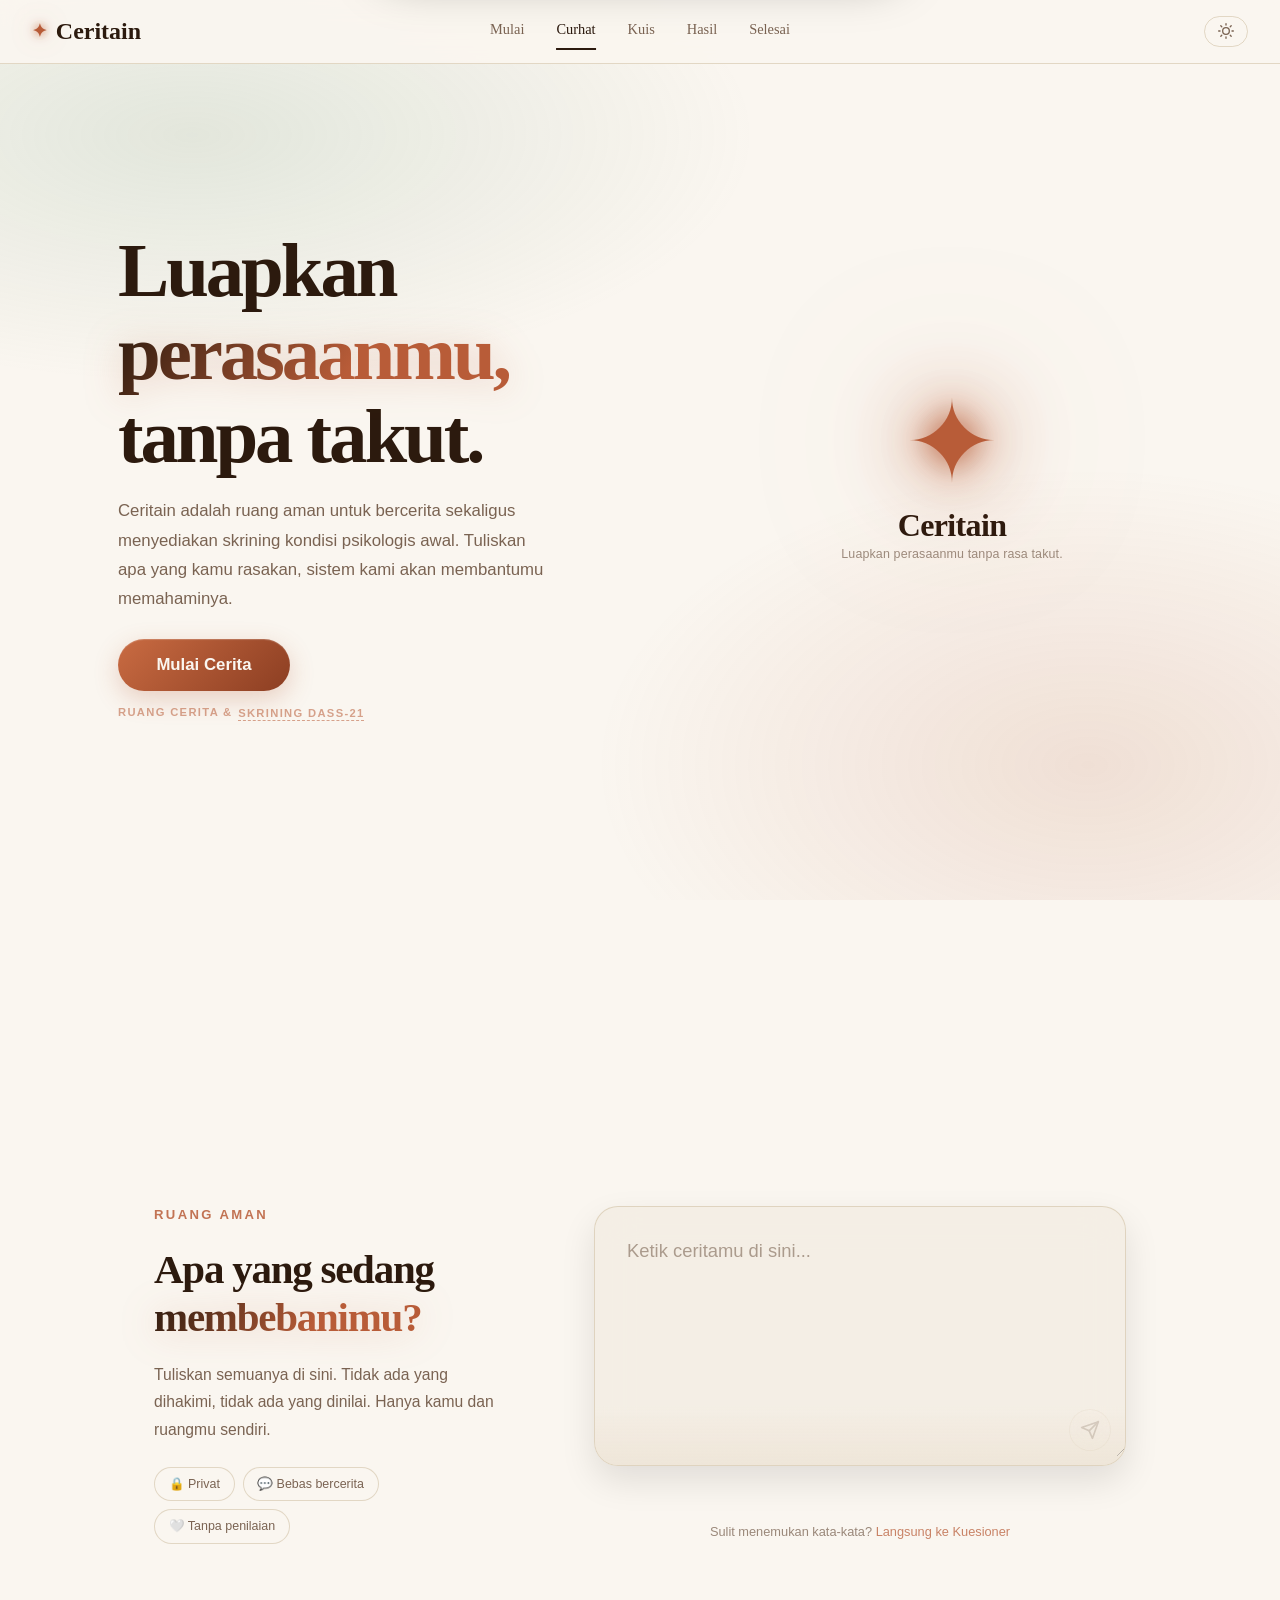
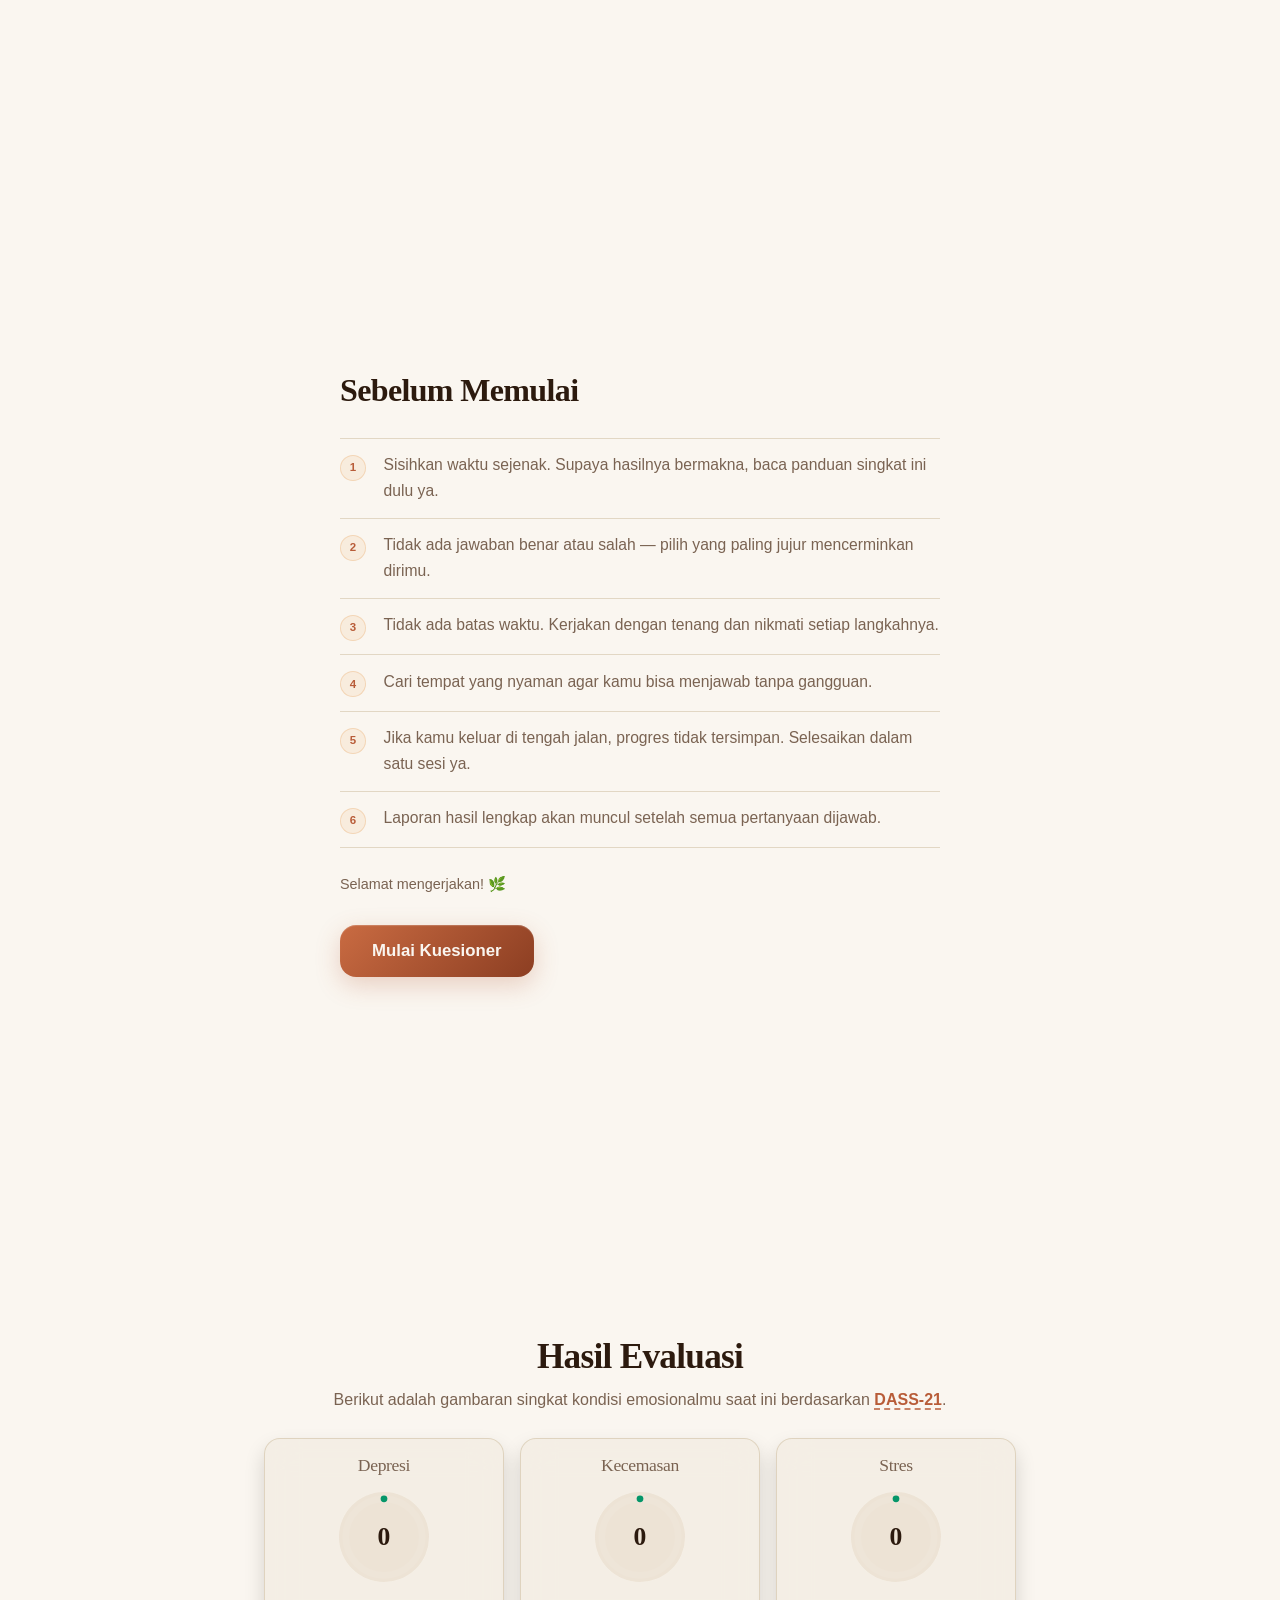
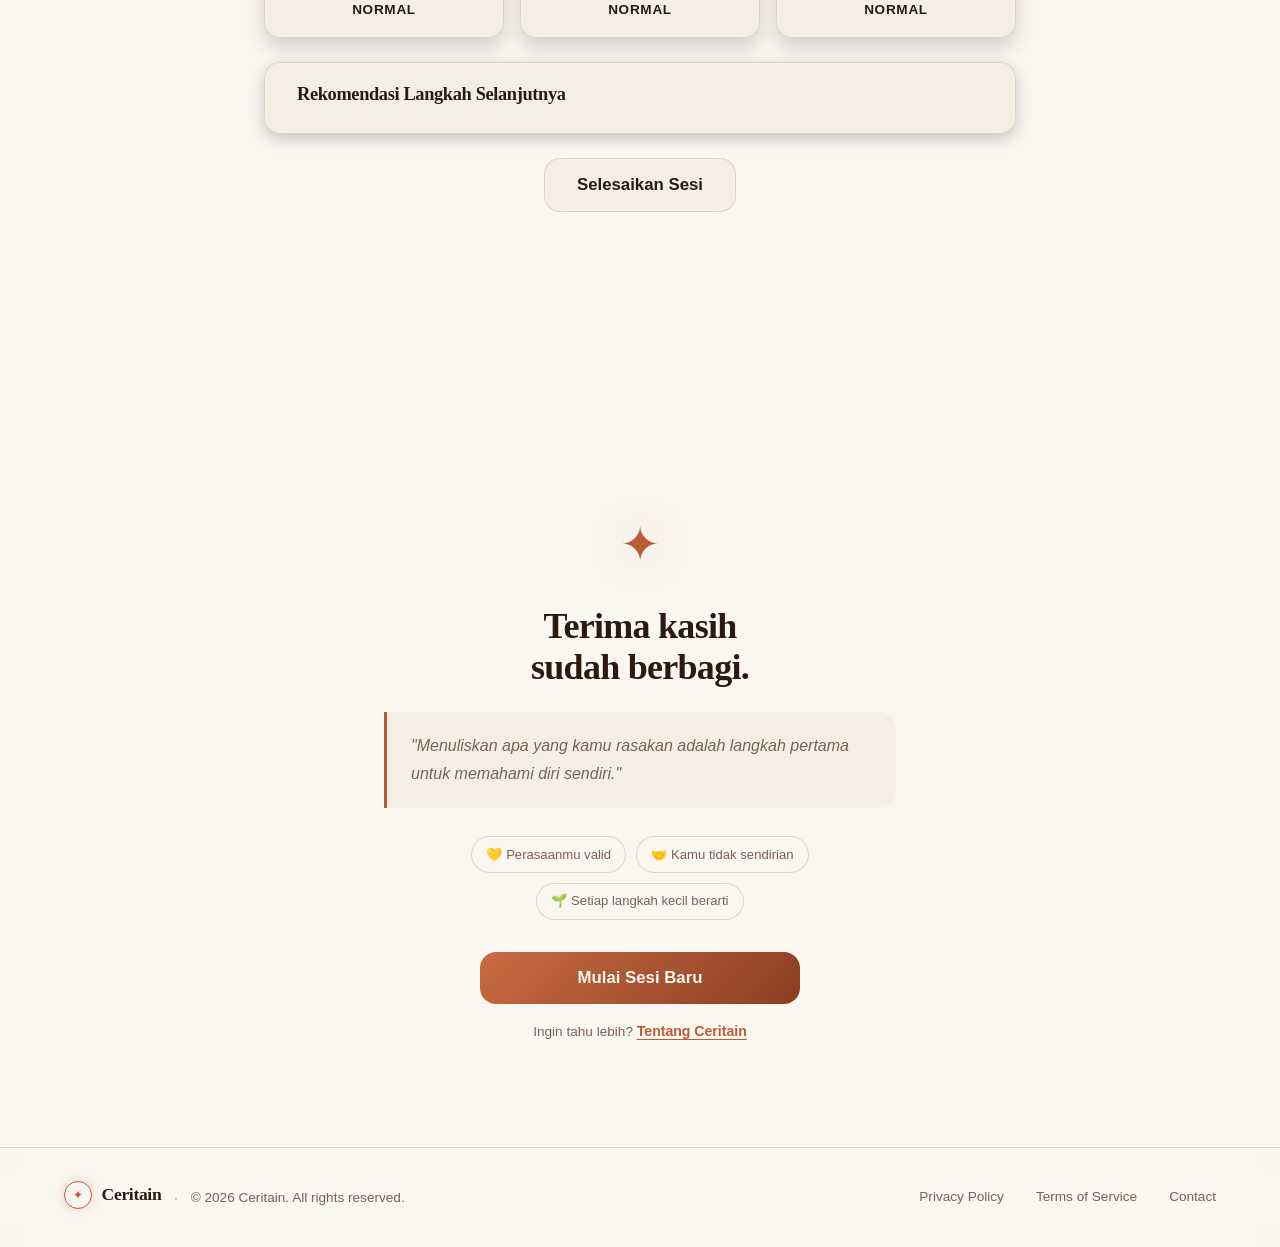
==== index.html @ c04e97e8 "Add files via upload" ====
<!DOCTYPE html>
<html lang="id">
<head>
    <meta charset="UTF-8">
    <meta name="viewport" content="width=device-width, initial-scale=1.0">
    <title>Ceritain - Ruang Cerita & Skrining DASS-21</title>
    <meta name="description" content="Ceritain adalah ruang aman untuk bercerita sekaligus menyediakan skrining kondisi psikologis awal berbasis kuesioner DASS-21.">
    <link href="https://fonts.googleapis.com/css2?family=Inter:wght@300;400;500;600;700&display=swap" rel="stylesheet">
    <link href="https://unpkg.com/aos@2.3.1/dist/aos.css" rel="stylesheet">
    <link rel="stylesheet" href="styles.css">
    <!-- Anti-flash: apply saved theme synchronously sebelum paint -->
    <script>
        (function(){
            try {
                var t = localStorage.getItem('ceritain-theme');
                if (t === 'dark') {
                    document.documentElement.setAttribute('data-theme','dark');
                }
                // Default: tidak perlu set apapun, :root sudah light
            } catch(e){}
        })();
    </script>
</head>
<body>

    <header id="top-nav" class="top-nav">
        <!-- Logo: klik buka dropdown menu -->
        <button id="btn-logo-menu" class="logo-text logo-btn" aria-label="Buka menu" aria-expanded="false">
            <span class="nav-logo-icon">
                <span class="nav-logo-star">✦</span>
            </span>
            Ceritain
        </button>

        <!-- Desktop nav (tengah) -->
        <nav class="main-nav" id="main-nav" style="display: flex; align-items: center;">
            <a href="#home" class="nav-link active">Mulai</a>
            <a href="#storytelling" class="nav-link">Curhat</a>
            <a href="#survey" class="nav-link">Kuis</a>
            <a href="#result" class="nav-link">Hasil</a>
            <a href="#thankyou-section" class="nav-link">Selesai</a>
        </nav>

        <!-- Kanan: theme toggle + back -->
        <div class="nav-right">
            <button id="btn-theme-toggle" class="btn-icon" style="display: flex; align-items: center;">
                <svg id="theme-icon-light" xmlns="http://www.w3.org/2000/svg" width="16" height="16" viewBox="0 0 24 24" fill="none" stroke="currentColor" stroke-width="2" stroke-linecap="round" stroke-linejoin="round" style="display:none;"><circle cx="12" cy="12" r="5"></circle><line x1="12" y1="1" x2="12" y2="3"></line><line x1="12" y1="21" x2="12" y2="23"></line><line x1="4.22" y1="4.22" x2="5.64" y2="5.64"></line><line x1="18.36" y1="18.36" x2="19.78" y2="19.78"></line><line x1="1" y1="12" x2="3" y2="12"></line><line x1="21" y1="12" x2="23" y2="12"></line><line x1="4.22" y1="19.78" x2="5.64" y2="18.36"></line><line x1="18.36" y1="5.64" x2="19.78" y2="4.22"></line></svg>
                <svg id="theme-icon-dark" xmlns="http://www.w3.org/2000/svg" width="16" height="16" viewBox="0 0 24 24" fill="none" stroke="currentColor" stroke-width="2" stroke-linecap="round" stroke-linejoin="round"><path d="M21 12.79A9 9 0 1 1 11.21 3 7 7 0 0 0 21 12.79z"></path></svg>
            </button>
            <button id="btn-back" class="btn-icon" style="display: none;">
                <svg xmlns="http://www.w3.org/2000/svg" width="18" height="18" viewBox="0 0 24 24" fill="none" stroke="currentColor" stroke-width="2" stroke-linecap="round" stroke-linejoin="round">
                    <line x1="19" y1="12" x2="5" y2="12"></line>
                    <polyline points="12 19 5 12 12 5"></polyline>
                </svg>
                Kembali
            </button>
        </div>
    </header>

    <!-- Dropdown Menu (triggered by logo click) -->
    <div id="dropdown-menu" class="dropdown-menu" role="dialog" aria-label="Menu navigasi">
        <div class="dropdown-menu-inner">
            <!-- Header: logo kiri, X kanan -->
            <div class="dropdown-header">
                <button class="logo-text logo-btn dropdown-logo" onclick="closeDropdownMenu()">
                    <span class="nav-logo-icon"><span class="nav-logo-star">✦</span></span>
                    Ceritain
                </button>
                <button id="btn-close-dropdown" class="btn-close-dropdown" aria-label="Tutup menu">
                    <svg xmlns="http://www.w3.org/2000/svg" width="20" height="20" viewBox="0 0 24 24" fill="none" stroke="currentColor" stroke-width="2.5" stroke-linecap="round" stroke-linejoin="round"><line x1="18" y1="6" x2="6" y2="18"></line><line x1="6" y1="6" x2="18" y2="18"></line></svg>
                </button>
            </div>

            <!-- Nav links besar -->
            <nav class="dropdown-nav">
                <a href="#home" class="dropdown-nav-link" onclick="closeDropdownMenu()">Mulai</a>
                <a href="#storytelling" class="dropdown-nav-link" onclick="closeDropdownMenu()">Curhat</a>
                <a href="#survey" class="dropdown-nav-link" onclick="closeDropdownMenu()">Kuis</a>
                <a href="#result" class="dropdown-nav-link" onclick="closeDropdownMenu()">Hasil</a>
                <a href="#thankyou-section" class="dropdown-nav-link" onclick="closeDropdownMenu()">Selesai</a>
            </nav>

            <!-- Divider -->
            <div class="dropdown-divider"></div>

            <!-- Footer link: Tentang Ceritain -->
            <div class="dropdown-footer">
                <span class="dropdown-footer-label">Ingin tahu lebih?</span>
                <button class="dropdown-about-btn" id="btn-open-about" onclick="closeDropdownMenu(); openAboutModal()">Tentang Ceritain</button>
            </div>
        </div>
    </div>
    <!-- Dropdown Backdrop -->
    <div id="dropdown-backdrop" class="dropdown-backdrop" onclick="closeDropdownMenu()"></div>

    <!-- Modal: Tentang Ceritain -->
    <div id="about-modal-overlay" class="about-modal-overlay">
        <div class="about-modal-box">
            <button class="btn-close-modal" onclick="closeAboutModal()" title="Tutup">&times;</button>
            <div class="about-modal-logo">
                <span style="font-size:2rem; color: var(--accent-color);">✦</span>
                <span class="about-modal-brand">Ceritain</span>
            </div>
            <p class="about-modal-desc">
                <strong>Ceritain</strong> adalah ruang aman digital untuk mengekspresikan perasaan tanpa rasa takut dihakimi. Kami percaya bahwa menuliskan apa yang kamu rasakan adalah langkah pertama menuju pemahaman diri yang lebih baik.
            </p>
            <div class="about-modal-divider"></div>
            <h4 class="about-modal-subtitle">Apa itu DASS-21?</h4>
            <p class="about-modal-desc">
                DASS-21 (<em>Skala Depresi, Kecemasan, dan Stres</em>) adalah kuesioner psikologis terstandarisasi yang terdiri dari 21 pertanyaan untuk mengukur tingkat <strong>depresi</strong>, <strong>kecemasan</strong>, dan <strong>stres</strong> seseorang. Hasilnya bersifat indikatif — bukan diagnosis klinis.
            </p>
            <p class="about-modal-note">
                ⚠️ Jika kamu merasa membutuhkan bantuan lebih lanjut, kami sangat menyarankan untuk berkonsultasi dengan tenaga profesional kesehatan jiwa.
            </p>
        </div>
    </div>

    <!-- 1. Hero Section -->
    <section id="home" class="screen hero-screen">
        <!-- Left: Text Content -->
        <div class="hero-left" data-aos="fade-right" data-aos-duration="900">
            <h1 class="hero-title">
                Luapkan<br>
                <span class="hero-accent">perasaanmu,</span><br>
                tanpa takut.
            </h1>
            <p class="hero-desc">
                Ceritain adalah ruang aman untuk bercerita sekaligus menyediakan skrining kondisi psikologis awal. Tuliskan apa yang kamu rasakan, sistem kami akan membantumu memahaminya.
            </p>
            <div class="hero-cta-group" data-aos="fade-up" data-aos-delay="300">
                <button id="btn-mulai" class="btn primary btn-hero">
                    Mulai Cerita
                </button>
                <p class="hero-eyebrow hero-eyebrow-below">Ruang Cerita &amp; <button class="dass-inline-link" onclick="openAboutModal()">Skrining DASS-21</button></p>
            </div>
        </div>

        <!-- Right: Decorative Visual -->
        <div class="hero-right" data-aos="fade-left" data-aos-duration="900" data-aos-delay="200">
            <div class="hero-visual-stack">
                <div class="hero-star-wrap">
                    <span class="hero-star-icon">✦</span>
                </div>
                <div class="hero-visual-caption">
                    <span class="hero-visual-brand">Ceritain</span>
                    <span class="hero-visual-tagline">Luapkan perasaanmu tanpa rasa takut.</span>
                </div>
            </div>
        </div>
    </section>

    <!-- 2. Storytelling Section -->
    <section id="storytelling" class="screen">
        <div class="story-split">
            <!-- Kiri: info -->
            <div class="story-left" data-aos="fade-right" data-aos-duration="800">
                <p class="hero-eyebrow">Ruang Aman</p>
                <h2 class="story-heading">Apa yang sedang<br><span class="hero-accent">membebanimu?</span></h2>
                <p class="story-body-text">Tuliskan semuanya di sini. Tidak ada yang dihakimi, tidak ada yang dinilai. Hanya kamu dan ruangmu sendiri.</p>
                <div class="story-info-pills">
                    <span class="story-pill">🔒 Privat</span>
                    <span class="story-pill">💬 Bebas bercerita</span>
                    <span class="story-pill">🤍 Tanpa penilaian</span>
                </div>
            </div>
            <!-- Kanan: textarea -->
            <div class="story-right" data-aos="fade-left" data-aos-duration="800" data-aos-delay="150">
                <div class="textarea-wrapper">
                    <textarea id="story-input" placeholder="Ketik ceritamu di sini..."></textarea>
                    <button id="btn-selesai-cerita" class="btn-send" disabled title="Kirim cerita">
                        <svg xmlns="http://www.w3.org/2000/svg" width="20" height="20" viewBox="0 0 24 24" fill="none" stroke="currentColor" stroke-width="2" stroke-linecap="round" stroke-linejoin="round">
                            <line x1="22" y1="2" x2="11" y2="13"></line>
                            <polygon points="22 2 15 22 11 13 2 9 22 2"></polygon>
                        </svg>
                    </button>
                </div>
                <p class="skip-hint">
                    Sulit menemukan kata-kata? <a href="#survey" id="link-skip-to-quiz" class="skip-link">Langsung ke Kuesioner</a>
                </p>
            </div>
        </div>
    </section>

    <!-- 3. DASS-21 Section -->
    <section id="survey" class="screen">
        <div class="container dass-content">

            <!-- Panduan: tampil sebelum kuis dimulai -->
            <div id="quiz-guide" class="quiz-guide">
                <h2 class="quiz-guide-title" data-aos="fade-up">Sebelum Memulai</h2>
                <ol class="quiz-guide-list" data-aos="fade-up" data-aos-delay="100">
                    <li>Sisihkan waktu sejenak. Supaya hasilnya bermakna, baca panduan singkat ini dulu ya.</li>
                    <li>Tidak ada jawaban benar atau salah — pilih yang paling jujur mencerminkan dirimu.</li>
                    <li>Tidak ada batas waktu. Kerjakan dengan tenang dan nikmati setiap langkahnya.</li>
                    <li>Cari tempat yang nyaman agar kamu bisa menjawab tanpa gangguan.</li>
                    <li>Jika kamu keluar di tengah jalan, progres tidak tersimpan. Selesaikan dalam satu sesi ya.</li>
                    <li>Laporan hasil lengkap akan muncul setelah semua pertanyaan dijawab.</li>
                </ol>
                <p class="quiz-guide-closing" data-aos="fade-up" data-aos-delay="200">Selamat mengerjakan! 🌿</p>
                <div class="quiz-guide-action" data-aos="fade-up" data-aos-delay="300">
                    <button id="btn-mulai-kuis" class="btn primary">Mulai Kuesioner</button>
                </div>
            </div>

            <!-- Kuis: tersembunyi dulu -->
            <div id="quiz-questions" style="display:none; width:100%;">
                <div class="progress-container">
                    <div class="progress-info">
                        <span>Pertanyaan <span id="current-q">1</span>/21</span>
                    </div>
                    <div class="progress-bar-bg">
                        <div id="progress-bar-fill" class="progress-bar-fill"></div>
                    </div>
                </div>
                
                <div class="question-container">
                    <!-- Nomor soal dekoratif -->
                    <span class="question-number-deco" id="question-number-deco">01</span>
                    <h2 id="dass-question-text" class="question-text">Loading question...</h2>
                    <div class="answers-container">
                        <button class="btn-answer" data-value="0">Tidak pernah sama sekali</button>
                        <button class="btn-answer" data-value="1">Kadang-kadang</button>
                        <button class="btn-answer" data-value="2">Sering</button>
                        <button class="btn-answer" data-value="3">Sangat sering</button>
                    </div>
                </div>

                <!-- Navigasi Back / Next -->
                <div class="quiz-nav">
                    <button id="btn-quiz-back" class="btn-quiz-nav btn-quiz-back" disabled>
                        <svg xmlns="http://www.w3.org/2000/svg" width="16" height="16" viewBox="0 0 24 24" fill="none" stroke="currentColor" stroke-width="2.5" stroke-linecap="round" stroke-linejoin="round"><line x1="19" y1="12" x2="5" y2="12"></line><polyline points="12 19 5 12 12 5"></polyline></svg>
                        Kembali
                    </button>
                    <button id="btn-quiz-next" class="btn-quiz-nav btn-quiz-next" disabled>
                        Lanjut
                        <svg xmlns="http://www.w3.org/2000/svg" width="16" height="16" viewBox="0 0 24 24" fill="none" stroke="currentColor" stroke-width="2.5" stroke-linecap="round" stroke-linejoin="round"><line x1="5" y1="12" x2="19" y2="12"></line><polyline points="12 5 19 12 12 19"></polyline></svg>
                    </button>
                </div>
            </div>

        </div>
    </section>

    <!-- 4. Result Section -->
    <section id="result" class="screen">
        <div class="container result-content">
            <h2 data-aos="fade-up">Hasil Evaluasi</h2>
            <p class="subtitle" data-aos="fade-up" data-aos-delay="100">Berikut adalah gambaran singkat kondisi emosionalmu saat ini berdasarkan <button class="dass-inline-link" onclick="openAboutModal()">DASS-21</button>.</p>
            
            <div class="cards-container" data-aos="fade-up" data-aos-delay="200">
                <div class="result-card" id="card-depression">
                    <h3>Depresi</h3>
                    <div class="score-circle">
                        <svg class="score-ring" viewBox="0 0 80 80"><circle class="score-ring-bg" cx="40" cy="40" r="34"/><circle class="score-ring-fill" id="ring-depression" cx="40" cy="40" r="34"/></svg>
                        <span class="score-value" id="score-depression">0</span>
                    </div>
                    <p class="severity" id="severity-depression">Normal</p>
                </div>
                
                <div class="result-card" id="card-anxiety">
                    <h3>Kecemasan</h3>
                    <div class="score-circle">
                        <svg class="score-ring" viewBox="0 0 80 80"><circle class="score-ring-bg" cx="40" cy="40" r="34"/><circle class="score-ring-fill" id="ring-anxiety" cx="40" cy="40" r="34"/></svg>
                        <span class="score-value" id="score-anxiety">0</span>
                    </div>
                    <p class="severity" id="severity-anxiety">Normal</p>
                </div>
                
                <div class="result-card" id="card-stress">
                    <h3>Stres</h3>
                    <div class="score-circle">
                        <svg class="score-ring" viewBox="0 0 80 80"><circle class="score-ring-bg" cx="40" cy="40" r="34"/><circle class="score-ring-fill" id="ring-stress" cx="40" cy="40" r="34"/></svg>
                        <span class="score-value" id="score-stress">0</span>
                    </div>
                    <p class="severity" id="severity-stress">Normal</p>
                </div>
            </div>
            
            <div class="recommendation-container" data-aos="fade-up" data-aos-delay="300">
                <h3>Rekomendasi Langkah Selanjutnya</h3>
                <ul id="recommendation-list" class="recommendation-list">
                    <!-- Injected via JS -->
                </ul>
            </div>

            <div class="actions center" data-aos="zoom-in" data-aos-delay="400">
                <button id="btn-ulangi" class="btn secondary">Selesaikan Sesi</button>
            </div>
        </div>
    </section>

    <!-- General Thank You / Supportive Section -->
    <section id="thankyou-section" class="screen">
        <div class="container thankyou-content">
            <!-- Ikon dekoratif -->
            <div class="thankyou-icon" data-aos="zoom-in">✦</div>

            <h2 data-aos="fade-up">Terima kasih<br>sudah berbagi.</h2>

            <div class="thankyou-quotes" data-aos="fade-up" data-aos-delay="150">
                <p class="thankyou-quote">
                    "Menuliskan apa yang kamu rasakan adalah langkah pertama untuk memahami diri sendiri."
                </p>
            </div>

            <div class="thankyou-pills" data-aos="fade-up" data-aos-delay="250">
                <span class="thankyou-pill">💛 Perasaanmu valid</span>
                <span class="thankyou-pill">🤝 Kamu tidak sendirian</span>
                <span class="thankyou-pill">🌱 Setiap langkah kecil berarti</span>
            </div>

            <div class="thankyou-actions" data-aos="fade-up" data-aos-delay="350">
                <button id="btn-kembali-mulai" class="btn primary">Mulai Sesi Baru</button>
                <p class="thankyou-more-hint">
                    Ingin tahu lebih? <button class="dropdown-about-btn" onclick="openAboutModal()">Tentang Ceritain</button>
                </p>
            </div>
        </div>
    </section>

    <!-- Analysis Result Modal -->
    <div id="analysis-modal-overlay" class="analysis-modal-overlay">
        <div id="analysis-result" class="result-box">
            <button id="btn-close-analysis" class="btn-close-modal" title="Tutup">&times;</button>
            <p id="analysis-message"></p>
            <button id="btn-lanjut-kuis" class="btn primary" style="display: none;">Mulai Tes Kuesioner</button>
        </div>
    </div>

    <!-- Footer -->
    <footer class="site-footer">
        <div class="footer-inner">
            <div class="footer-left">
                <div class="footer-brand">
                    <span class="footer-logo-icon">
                        <span class="footer-logo-star">✦</span>
                    </span>
                    <span class="footer-logo">Ceritain</span>
                </div>
                <span class="footer-copy">© 2026 Ceritain. All rights reserved.</span>
            </div>
            <nav class="footer-nav">
                <a href="#" class="footer-link">Privacy Policy</a>
                <a href="#" class="footer-link">Terms of Service</a>
                <a href="#" class="footer-link">Contact</a>
            </nav>
        </div>
    </footer>

    <!-- Scripts: AOS, GSAP, and Custom App Logic -->
    <script src="https://unpkg.com/aos@2.3.1/dist/aos.js"></script>
    <script src="https://cdnjs.cloudflare.com/ajax/libs/gsap/3.12.2/gsap.min.js"></script>
    <script src="app.js"></script>
</body>
</html>
---- styles.css ----
/* =========================================================================
   Base Layout & CSS Variables 
   ========================================================================= */
:root {
    /* ━━━━━━━━━━━━━━━━━━━━━━━━━━━━━━━━━━━━━━━━━━━━━━━━━━━━━━━━━━━━━━━━━━
       LIGHT THEME (Default)
    ━━━━━━━━━━━━━━━━━━━━━━━━━━━━━━━━━━━━━━━━━━━━━━━━━━━━━━━━━━━━━━━━━━━━ */

    --bg-main: #FAF6F0;
    --bg-surface: #F3EDE3cc;
    --bg-surface-solid: #EDE3D5;
    --border-glass: #C9B89880;
    --border-glass-hover: #A8906880;

    --text-primary: #2C1A0E;
    --text-secondary: #7A6352;

    --accent-color: #B85C38;
    --accent-glow: #B85C3840;
    --accent-hover: #D4724E;

    --btn-grad-start: #C96B42;
    --btn-grad-end: #8C3E22;
    --btn-text: #FAF6F0;

    --blob-1-color: #7FA68830;
    --blob-2-color: #B85C3825;

    --heading-grad-start: #2C1A0E;
    --heading-grad-end: #B85C38;

    --progress-grad-start: #7FA688;
    --progress-grad-end: #B85C38;

    --nav-bg: #FAF6F0F0;

    --font-heading: 'Playfair Display', serif;
    --font-body: 'DM Sans', sans-serif;

    --border-radius-sm: 8px;
    --border-radius-md: 16px;
    --border-radius-lg: 24px;

    --color-normal: #059669;
    --color-ringan: #2563EB;
    --color-sedang: #D97706;
    --color-berat: #EA580C;
    --color-sangatberat: #DC2626;
}

[data-theme="dark"] {
    /* ━━━━━━━━━━━━━━━━━━━━━━━━━━━━━━━━━━━━━━━━━━━━━━━━━━━━━━━━━━━━━━━━━━
       DARK THEME
    ━━━━━━━━━━━━━━━━━━━━━━━━━━━━━━━━━━━━━━━━━━━━━━━━━━━━━━━━━━━━━━━━━━━━ */

    --bg-main: #0D1B2A;
    --bg-surface: #112236cc;
    --bg-surface-solid: #1A3044;
    --border-glass: #2E5F7E50;
    --border-glass-hover: #4A8FAD70;

    --text-primary: #F0EDE6;
    --text-secondary: #8BA8BE;

    --accent-color: #E8A45A;
    --accent-glow: #E8A45A40;
    --accent-hover: #F2BC7A;

    --btn-grad-start: #E8A45A;
    --btn-grad-end: #C97D35;
    --btn-text: #0D1B2A;

    --blob-1-color: #1B6CA830;
    --blob-2-color: #E8A45A20;

    --heading-grad-start: #F0EDE6;
    --heading-grad-end: #E8A45A;

    --progress-grad-start: #2E8FAD;
    --progress-grad-end: #E8A45A;

    --nav-bg: #0D1B2Ae8;

    --color-normal: #34D399;
    --color-ringan: #60A5FA;
    --color-sedang: #FBBF24;
    --color-berat: #FB923C;
    --color-sangatberat: #F87171;
}

* {
    box-sizing: border-box;
    margin: 0;
    padding: 0;
}

html {
    margin: 0;
    padding: 0;
    background-color: var(--bg-main);
    scroll-behavior: smooth;
}

body {
    margin: 0;
    padding: 0;
    background-color: var(--bg-main);
    color: var(--text-primary);
    font-family: var(--font-body);
    line-height: 1.7;
    font-size: 16px;
    min-height: 100vh;
    display: flex;
    flex-direction: column;
    overflow-x: hidden;
    position: relative;
    -webkit-font-smoothing: antialiased;
    transition: background-color 0.5s ease, color 0.5s ease;
}

body::before {
    content: '';
    position: fixed;
    inset: 0;
    background:
        radial-gradient(ellipse 80% 50% at 15% 15%, var(--blob-1-color) 0%, transparent 55%),
        radial-gradient(ellipse 70% 60% at 85% 85%, var(--blob-2-color) 0%, transparent 55%);
    pointer-events: none;
    z-index: 0;
    transition: opacity 0.5s ease;
}

.container {
    max-width: 800px;
    margin: 0 auto;
    padding: 1.5rem;
    width: 100%;
}

h1, h2, h3 {
    font-family: var(--font-heading);
    font-weight: 700;
    line-height: 1.2;
    margin-bottom: 0.75rem;
    color: var(--text-primary);
    margin-top: 0;
    letter-spacing: -0.02em;
}

.subtitle {
    font-size: 1rem;
    color: var(--text-secondary);
    margin-bottom: 1.5rem;
    font-weight: 300;
}

/* =========================================================================
   Buttons & Inputs
   ========================================================================= */
.btn {
    display: inline-flex;
    align-items: center;
    justify-content: center;
    padding: 1rem 2rem;
    font-size: 1.05rem;
    font-weight: 600;
    font-family: var(--font-body);
    border-radius: var(--border-radius-md);
    border: none;
    cursor: pointer;
    transition: all 0.4s cubic-bezier(0.16, 1, 0.3, 1);
    text-decoration: none;
    backdrop-filter: blur(10px);
}

.btn:disabled {
    opacity: 0.4;
    cursor: not-allowed;
    transform: translateY(0) !important;
    box-shadow: none !important;
}

.btn.primary {
    background: linear-gradient(135deg, var(--btn-grad-start) 0%, var(--btn-grad-end) 100%);
    color: var(--btn-text);
    box-shadow: 0 8px 25px var(--accent-glow), inset 0 1px 1px rgba(255,255,255,0.2);
}

.btn.primary:not(:disabled):hover {
    transform: translateY(-3px);
    box-shadow: 0 12px 30px var(--accent-glow), inset 0 1px 1px rgba(255,255,255,0.3);
    filter: brightness(1.1);
}

.btn.primary:not(:disabled):active {
    transform: translateY(-1px);
    box-shadow: 0 5px 15px var(--accent-glow);
}

.btn.secondary {
    background-color: var(--bg-surface);
    color: var(--text-primary);
    border: 1px solid var(--border-glass);
}

.btn.secondary:not(:disabled):hover {
    background-color: rgba(255, 255, 255, 0.05);
    border-color: var(--border-glass-hover);
    transform: translateY(-2px);
    box-shadow: 0 8px 20px rgba(0, 0, 0, 0.3);
}

.btn-icon {
    display: inline-flex;
    align-items: center;
    gap: 0.4rem;
    background: transparent;
    backdrop-filter: none;
    border: 1px solid var(--border-glass);
    color: var(--text-secondary);
    font-family: var(--font-body);
    font-size: 0.8rem;
    font-weight: 500;
    cursor: pointer;
    padding: 0.4rem 0.8rem;
    border-radius: 30px;
    transition: all 0.3s ease;
}

.btn-icon:hover {
    color: var(--text-primary);
    background: rgba(255, 255, 255, 0.08);
    border-color: var(--border-glass-hover);
    transform: translateY(-1px);
}

/* =========================================================================
   Top Navigation
   ========================================================================= */
.top-nav {
    position: fixed;
    top: 0;
    left: 0;
    width: 100%;
    padding: 1rem 2rem;
    z-index: 100;
    display: flex;
    align-items: center;
    justify-content: space-between;
    transition: background-color 0.3s ease, padding 0.35s cubic-bezier(0.16, 1, 0.3, 1), box-shadow 0.3s ease;
    background: var(--nav-bg);
    backdrop-filter: blur(12px);
    border-bottom: 1px solid var(--border-glass);
}

/* Shrink navbar saat scroll */
.top-nav.scrolled {
    padding: 0.45rem 2rem;
    box-shadow: 0 4px 24px rgba(0, 0, 0, 0.18);
}

.top-nav.hidden {
    opacity: 0;
    pointer-events: none;
    transform: translateY(-15px);
}

.main-nav {
    display: flex;
    gap: 2rem;
    align-items: center;
    position: absolute;
    left: 50%;
    transform: translateX(-50%);
}

.nav-link {
    color: var(--text-secondary);
    text-decoration: none;
    font-weight: 500;
    font-size: 0.9rem;
    transition: color 0.3s ease;
    padding-bottom: 4px;
    position: relative;
    font-family: var(--font-heading);
}

.nav-link:hover {
    color: var(--text-primary);
}

.nav-link::after {
    content: '';
    position: absolute;
    bottom: -4px;
    left: 0;
    width: 0%;
    height: 2px;
    background-color: var(--text-primary);
    transition: width 0.3s ease;
}

.nav-link.active {
    color: var(--text-primary);
}

.nav-link.active::after {
    width: 100%;
}

/* =========================================================================
   SPA Screen Management
   ========================================================================= */
.screen {
    position: relative;
    width: 100%;
    min-height: 100vh;
    display: flex;
    flex-direction: column;
    justify-content: center;
    visibility: visible;
    opacity: 1;
    pointer-events: auto;
    z-index: 1;
    margin: 0;
    padding: 80px 1rem 2rem 1rem;
}

/* Section non-hero tidak perlu scroll-margin karena padding sudah handle navbar */
.screen:not(.hero-screen) {
    scroll-margin-top: 0;
}

/* =========================================================================
   Animations
   ========================================================================= */
.fade-in {
    opacity: 0;
    animation: fadeIn 1s cubic-bezier(0.16, 1, 0.3, 1) forwards;
}

.fade-in-up {
    opacity: 0;
    transform: translateY(30px);
    animation: fadeInUp 1s cubic-bezier(0.16, 1, 0.3, 1) forwards;
}

.delay-1 { animation-delay: 0.15s; }
.delay-2 { animation-delay: 0.3s; }
.delay-3 { animation-delay: 0.45s; }

@keyframes fadeIn {
    to { opacity: 1; }
}

@keyframes fadeInUp {
    to { 
        opacity: 1; 
        transform: translateY(0); 
    }
}

.background-decor {
    position: absolute;
    border-radius: 50%;
    filter: blur(120px);
    z-index: -1;
    opacity: 0.35;
    pointer-events: none;
    animation: float 12s ease-in-out infinite alternate;
}

.blob-1 {
    width: 500px;
    height: 500px;
    background: radial-gradient(circle, var(--blob-1-color) 0%, transparent 70%);
    top: -150px;
    left: -150px;
}

.blob-2 {
    width: 600px;
    height: 600px;
    background: radial-gradient(circle, var(--blob-2-color) 0%, transparent 70%);
    bottom: -100px;
    right: -200px;
    animation-delay: -5s;
}

@keyframes float {
    0% { transform: translateY(0) scale(1); }
    100% { transform: translateY(-40px) scale(1.1); }
}

/* =========================================================================
   Hero Section — Split Layout (Desktop)
   ========================================================================= */
.hero-screen {
    display: flex;
    flex-direction: row;
    align-items: center;
    justify-content: center;
    gap: 4rem;
    padding: 100px 5vw 3rem;
    overflow: hidden;
    min-height: unset;
    height: 100svh;
}

.hero-left {
    flex: 1 1 0;
    max-width: 560px;
    display: flex;
    flex-direction: column;
    align-items: flex-start;
    gap: 1.1rem;
}

.hero-eyebrow {
    font-size: 0.82rem;
    font-weight: 600;
    letter-spacing: 0.18em;
    text-transform: uppercase;
    color: var(--accent-color);
    opacity: 0.85;
    margin: 0;
}

/* Eyebrow dipindah ke bawah button */
.hero-eyebrow-below {
    margin-top: 0;
    letter-spacing: 0.12em;
    opacity: 0.55;
    font-size: 0.7rem;
    display: flex;
    align-items: center;
    gap: 0.35rem;
    flex-wrap: wrap;
}

/* Wrapper button + teks di desktop */
.hero-cta-group {
    display: flex;
    flex-direction: column;
    align-items: flex-start;
    gap: 0.75rem;
    margin-top: 0.25rem;
}

.hero-below-btn {
    display: flex;
    flex-direction: column;
    align-items: flex-start;
    gap: 0.6rem;
    margin-top: 0.25rem;
}

.hero-below-divider {
    display: block;
    width: 2rem;
    height: 1px;
    background: var(--accent-color);
    opacity: 0.4;
    border-radius: 999px;
}

/* Tombol inline DASS-21 yang bisa diklik */
.dass-inline-link {
    font-family: var(--font-body);
    font-size: inherit;
    font-weight: 700;
    letter-spacing: inherit;
    text-transform: inherit;
    color: var(--accent-color);
    background: none;
    border: none;
    padding: 0;
    cursor: pointer;
    text-decoration: underline;
    text-underline-offset: 3px;
    text-decoration-style: dashed;
    text-decoration-color: var(--accent-color);
    opacity: 1;
    transition: opacity 0.2s ease;
}

.dass-inline-link:hover {
    opacity: 0.75;
}

.hero-title {
    font-family: var(--font-heading);
    font-size: clamp(3.2rem, 6vw, 5.5rem);
    font-weight: 800;
    line-height: 1.08;
    letter-spacing: -0.04em;
    color: var(--text-primary);
    margin: 0;
}

.hero-accent {
    background: linear-gradient(120deg, var(--heading-grad-start) 0%, var(--heading-grad-end) 60%);
    background-clip: text;
    -webkit-background-clip: text;
    -webkit-text-fill-color: transparent;
    filter: drop-shadow(0 2px 18px var(--accent-glow));
}

.hero-desc {
    font-size: 1.05rem;
    color: var(--text-secondary);
    line-height: 1.75;
    max-width: 440px;
    margin: 0;
    font-weight: 300;
}

.btn-hero {
    border-radius: 999px;
    padding: 1rem 2.4rem;
    font-size: 1.05rem;
    display: inline-flex;
    align-items: center;
    gap: 0.4rem;
    margin-top: 0.25rem;
}

.btn-hero:not(:disabled):hover {
    transform: translateY(-3px) scale(1.04);
    box-shadow: 0 14px 35px var(--accent-glow);
}

.hero-right {
    flex: 0 0 420px;
    display: flex;
    align-items: center;
    justify-content: center;
}

/* ── Hero Visual Stack ── */
.hero-visual-stack {
    display: flex;
    flex-direction: column;
    align-items: center;
    gap: 0.6rem;
}

.hero-star-wrap {
    display: flex;
    align-items: center;
    justify-content: center;
}

.hero-star-icon {
    font-size: 7rem;
    line-height: 1;
    color: var(--accent-color);
    filter:
        drop-shadow(0 0 16px var(--accent-color))
        drop-shadow(0 0 40px var(--accent-color))
        drop-shadow(0 0 80px var(--accent-glow));
    animation: star-shimmer 2.5s ease-in-out infinite;
    display: block;
    will-change: transform;
    cursor: none;
}

@keyframes star-shimmer {
    0%, 100% {
        filter:
            drop-shadow(0 0 14px var(--accent-color))
            drop-shadow(0 0 35px var(--accent-color))
            drop-shadow(0 0 70px var(--accent-glow));
        transform: scale(1);
    }
    50% {
        filter:
            drop-shadow(0 0 28px var(--accent-color))
            drop-shadow(0 0 65px var(--accent-color))
            drop-shadow(0 0 120px var(--accent-glow));
        transform: scale(1.1);
    }
}

.hero-visual-caption {
    display: flex;
    flex-direction: column;
    align-items: center;
    gap: 0.2rem;
    width: 100%;
}

.hero-visual-brand {
    font-family: var(--font-heading);
    font-size: 2rem;
    font-weight: 700;
    color: var(--text-primary);
    letter-spacing: -0.02em;
    line-height: 1;
    text-align: center;
    white-space: nowrap;
}

.hero-visual-tagline {
    font-size: 0.78rem;
    color: var(--text-secondary);
    font-weight: 300;
    letter-spacing: 0.01em;
    opacity: 0.72;
    text-align: center;
    white-space: nowrap;
}

/* Orb compatibility */
.hero-orb-wrap { position: relative; width: 380px; height: 380px; }
.hero-orb { position: absolute; border-radius: 50%; filter: blur(55px); opacity: 0.75; pointer-events: none; }
.orb-1 { width: 260px; height: 260px; background: radial-gradient(circle, var(--blob-1-color) 0%, transparent 70%); top: 20px; left: 30px; }
.orb-2 { width: 220px; height: 220px; background: radial-gradient(circle, var(--blob-2-color) 0%, transparent 70%); bottom: 30px; right: 10px; opacity: 0.85; }
.orb-3 { width: 160px; height: 160px; background: radial-gradient(circle, var(--accent-color) 0%, transparent 70%); top: 50%; left: 50%; transform: translate(-50%, -50%); opacity: 0.3; filter: blur(40px); }
.hero-orb-ring { position: absolute; top: 50%; left: 50%; transform: translate(-50%, -50%); width: 240px; height: 240px; border-radius: 50%; border: 1.5px solid var(--border-glass-hover); box-shadow: 0 0 30px var(--accent-glow), inset 0 0 30px var(--accent-glow); pointer-events: none; animation: spin-slow 18s linear infinite; }
.hero-orb-label { position: absolute; top: 50%; left: 50%; transform: translate(-50%, -50%); display: flex; flex-direction: column; align-items: center; gap: 0.3rem; user-select: none; }
.orb-icon { font-size: 1.8rem; color: var(--accent-color); filter: drop-shadow(0 0 8px var(--accent-glow)); animation: pulse-icon 3s ease-in-out infinite; }
.orb-word { font-family: var(--font-heading); font-size: 1.6rem; font-weight: 700; color: var(--text-primary); letter-spacing: -0.02em; opacity: 0.9; }
@keyframes spin-slow { to { transform: translate(-50%, -50%) rotate(360deg); } }
@keyframes pulse-icon { 0%, 100% { opacity: 0.7; transform: scale(1); } 50% { opacity: 1; transform: scale(1.15); } }

/* =========================================================================
   Story Section
   ========================================================================= */
/* =========================================================================
   Story Section — Split Layout Desktop
   ========================================================================= */
.story-split {
    display: flex;
    flex-direction: row;
    align-items: center;
    gap: 5rem;
    width: 100%;
    max-width: 1100px;
    margin: 0 auto;
    padding: 0 5vw;
}

.story-left {
    flex: 0 0 360px;
    display: flex;
    flex-direction: column;
    gap: 1.25rem;
}

.story-heading {
    font-family: var(--font-heading);
    font-size: clamp(2rem, 3.2vw, 2.8rem);
    font-weight: 700;
    line-height: 1.15;
    letter-spacing: -0.03em;
    margin: 0;
    color: var(--text-primary);
}

.story-body-text {
    font-size: 0.98rem;
    color: var(--text-secondary);
    line-height: 1.75;
    font-weight: 300;
    margin: 0;
}

.story-info-pills {
    display: flex;
    flex-wrap: wrap;
    gap: 0.5rem;
    margin-top: 0.25rem;
}

.story-pill {
    font-size: 0.78rem;
    font-weight: 500;
    padding: 0.35rem 0.85rem;
    border-radius: 999px;
    background: rgba(255,255,255,0.04);
    border: 1px solid var(--border-glass);
    color: var(--text-secondary);
    white-space: nowrap;
}

.story-right {
    flex: 1 1 0;
    display: flex;
    flex-direction: column;
    gap: 0.75rem;
}

/* Legacy fallback */
.story-content {
    display: flex;
    flex-direction: column;
    align-items: center;
    justify-content: center;
    text-align: center;
}

.story-content h2 {
    font-size: 2.25rem;
    letter-spacing: -0.02em;
    margin-bottom: 0.4rem;
}

.story-content .subtitle {
    font-size: 1.1rem;
    color: var(--text-secondary);
    margin-bottom: 0.75rem;
}

.story-wrapper {
    position: relative;
    display: flex;
    align-items: center;
    justify-content: center;
    width: 100%;
    max-width: 1200px;
    margin: 0 auto;
    min-height: auto;
}

.skip-hint {
    font-size: 0.8rem;
    color: var(--text-secondary);
    margin-top: 0.75rem;
    margin-bottom: 0;
    font-weight: 300;
    line-height: 1.5;
    opacity: 0.75;
    text-align: center;
}

.skip-link {
    color: var(--accent-color);
    text-decoration: none;
    font-weight: 500;
    position: relative;
    padding-bottom: 1px;
    transition: color 0.3s ease, opacity 0.3s ease;
}

.skip-link::after {
    content: '';
    position: absolute;
    bottom: -1px;
    left: 0;
    width: 0%;
    height: 1px;
    background-color: var(--accent-color);
    transition: width 0.3s ease;
}

.skip-link:hover { color: var(--accent-hover); opacity: 1; }
.skip-link:hover::after { width: 100%; }

.input-box {
    width: 100%;
    max-width: 650px;
    display: flex;
    flex-direction: column;
    z-index: 2;
    transform-origin: center;
    box-sizing: border-box;
}

.textarea-wrapper {
    width: 100%;
    margin: 0 0 2rem 0;
    position: relative;
    border-radius: var(--border-radius-lg);
    background: var(--bg-surface);
    backdrop-filter: blur(20px);
    border: 1px solid var(--border-glass);
    box-shadow: 0 15px 35px rgba(0,0,0,0.1);
    overflow: hidden;
    transition: all 0.3s ease;
}

.textarea-wrapper:focus-within {
    box-shadow: 0 20px 40px rgba(0,0,0,0.15), 0 0 0 4px rgba(99, 102, 241, 0.1);
    transform: translateY(-2px);
}

.textarea-wrapper::after {
    content: '';
    position: absolute;
    bottom: 0;
    left: 0;
    width: 100%;
    height: 60px;
    background: linear-gradient(to top, var(--bg-surface-solid) 0%, transparent 100%);
    pointer-events: none;
    opacity: 0.8;
}

textarea {
    width: 100%;
    height: 35vh;
    min-height: 180px;
    max-height: 250px;
    padding: 1.75rem 2rem 4rem 2rem;
    background-color: transparent;
    border: none;
    color: var(--text-primary);
    font-family: var(--font-body);
    font-size: 1.15rem;
    resize: vertical;
    outline: none;
    line-height: 1.7;
    transition: background-color 0.3s ease;
}

textarea::placeholder {
    color: var(--text-secondary);
    opacity: 0.6;
    font-weight: 400;
}

.btn-send {
    position: absolute;
    bottom: 14px;
    right: 14px;
    width: 42px;
    height: 42px;
    border-radius: 50%;
    border: 1px solid var(--border-glass);
    background: rgba(255, 255, 255, 0.06);
    backdrop-filter: blur(10px);
    color: var(--accent-color);
    display: flex;
    align-items: center;
    justify-content: center;
    cursor: pointer;
    transition: all 0.3s cubic-bezier(0.16, 1, 0.3, 1);
    box-shadow: 0 0 10px var(--accent-glow);
    z-index: 10;
    padding: 0;
}

.btn-send:disabled { opacity: 0.25; cursor: not-allowed; box-shadow: none; color: var(--text-secondary); }
.btn-send:not(:disabled):hover { background: var(--accent-color); color: var(--btn-text); box-shadow: 0 0 20px var(--accent-glow), 0 4px 15px rgba(0,0,0,0.3); transform: scale(1.1) translateY(-1px); border-color: transparent; }
.btn-send:not(:disabled):active { transform: scale(0.97); }

#analysis-result .btn { min-width: 250px; padding: 1.1rem 2.5rem; font-size: 1.1rem; font-weight: 600; margin-top: 1.5rem; }

/* =========================================================================
   Analysis Modal
   ========================================================================= */
.analysis-modal-overlay {
    position: fixed;
    inset: 0;
    background: rgba(0, 0, 0, 0.65);
    backdrop-filter: blur(12px);
    display: flex;
    align-items: center;
    justify-content: center;
    z-index: 150;
    opacity: 0;
    visibility: hidden;
    transition: opacity 0.35s ease, visibility 0.35s ease;
    padding: 1.5rem;
}

.analysis-modal-overlay.show { opacity: 1; visibility: visible; }

#analysis-result.result-box {
    position: relative;
    width: 100%;
    max-width: 520px;
    padding: 2.5rem 2.5rem 2rem;
    background: var(--bg-surface-solid);
    backdrop-filter: blur(20px);
    border: 1px solid var(--border-glass-hover);
    border-radius: var(--border-radius-lg);
    box-shadow: 0 25px 60px rgba(0,0,0,0.5), inset 0 1px 1px rgba(255,255,255,0.08);
    text-align: center;
    display: flex;
    flex-direction: column;
    align-items: center;
    gap: 1.25rem;
    transform: scale(0.92) translateY(20px);
    transition: transform 0.4s cubic-bezier(0.16, 1, 0.3, 1);
}

.analysis-modal-overlay.show #analysis-result.result-box { transform: scale(1) translateY(0); }

.btn-close-modal {
    position: absolute;
    top: 1rem;
    right: 1rem;
    width: 32px;
    height: 32px;
    border-radius: 50%;
    border: 1px solid var(--border-glass);
    background: transparent;
    color: var(--text-secondary);
    font-size: 1.25rem;
    line-height: 1;
    cursor: pointer;
    display: flex;
    align-items: center;
    justify-content: center;
    transition: all 0.2s ease;
    padding: 0;
}

.btn-close-modal:hover { background: rgba(255,255,255,0.1); color: var(--text-primary); border-color: var(--border-glass-hover); }

.analysis-stats { display: none; }

#keyword-tags { display: flex; flex-wrap: wrap; gap: 0.5rem; }

.keyword-tag {
    background: rgba(255, 255, 255, 0.05);
    border: 1px solid var(--border-glass);
    padding: 0.4rem 0.8rem;
    border-radius: 20px;
    font-size: 0.85rem;
    color: var(--text-primary);
    display: inline-flex;
    align-items: center;
    transition: all 0.3s ease;
}

.keyword-tag:hover { background: rgba(255, 255, 255, 0.1); transform: translateY(-2px); border-color: var(--text-primary); }

/* =========================================================================
   General Modal
   ========================================================================= */
.modal-overlay {
    position: fixed;
    top: 0; left: 0;
    width: 100%; height: 100%;
    background: rgba(0, 0, 0, 0.85);
    backdrop-filter: blur(16px);
    display: flex;
    justify-content: center;
    align-items: center;
    z-index: 200;
    opacity: 0;
    visibility: hidden;
    transition: opacity 0.5s ease, visibility 0.5s ease;
}

.modal-overlay.show { opacity: 1; visibility: visible; }

.modal-content {
    background: var(--bg-surface-solid);
    padding: 3rem;
    border-radius: var(--border-radius-lg);
    max-width: 550px;
    width: 90%;
    text-align: center;
    border: 1px solid var(--border-glass-hover);
    box-shadow: 0 30px 60px rgba(0, 0, 0, 0.6), inset 0 1px 1px rgba(255,255,255,0.1);
    transform: scale(0.95) translateY(20px);
    transition: transform 0.5s cubic-bezier(0.16, 1, 0.3, 1);
}

.modal-overlay.show .modal-content { transform: scale(1) translateY(0); }

.modal-content h3 {
    font-size: 1.75rem;
    margin-bottom: 1.5rem;
    background: linear-gradient(90deg, var(--heading-grad-start), var(--heading-grad-end));
    background-clip: text;
    -webkit-background-clip: text;
    -webkit-text-fill-color: transparent;
}

.modal-content p { color: var(--text-secondary); margin-bottom: 1rem; font-size: 1.1rem; line-height: 1.7; }
.modal-actions { display: flex; gap: 1.25rem; justify-content: center; flex-wrap: wrap; margin-top: 2.5rem; }

/* =========================================================================
   Quiz Guide (panduan sebelum kuis)
   ========================================================================= */
.quiz-guide {
    width: 100%;
    max-width: 600px;
    margin: 0 auto;
    display: flex;
    flex-direction: column;
    gap: 0;
}

.quiz-guide-title {
    font-size: 2rem;
    font-weight: 700;
    margin-bottom: 1.75rem;
    letter-spacing: -0.02em;
}

.quiz-guide-list {
    list-style: none;
    counter-reset: guide-counter;
    display: flex;
    flex-direction: column;
    gap: 0;
    padding: 0;
    margin: 0 0 1.5rem 0;
}

.quiz-guide-list li {
    counter-increment: guide-counter;
    display: flex;
    align-items: flex-start;
    gap: 1.1rem;
    padding: 0.85rem 0;
    border-bottom: 1px solid var(--border-glass);
    font-size: 0.98rem;
    color: var(--text-secondary);
    line-height: 1.65;
}

.quiz-guide-list li:first-child { border-top: 1px solid var(--border-glass); }

.quiz-guide-list li::before {
    content: counter(guide-counter);
    flex-shrink: 0;
    width: 24px;
    height: 24px;
    background: rgba(232, 164, 90, 0.12);
    border: 1px solid rgba(232, 164, 90, 0.3);
    border-radius: 50%;
    display: flex;
    align-items: center;
    justify-content: center;
    font-size: 0.72rem;
    font-weight: 700;
    color: var(--accent-color);
    margin-top: 0.15rem;
}

.quiz-guide-closing {
    font-size: 0.9rem;
    color: var(--text-secondary);
    margin: 0 0 1.75rem 0;
    font-weight: 300;
}

.quiz-guide-action {
    display: flex;
    align-items: center;
}

/* =========================================================================
   DASS-21
   ========================================================================= */
.dass-content { max-width: 800px; }

.progress-container { margin-bottom: 4rem; }

.progress-info {
    display: flex;
    justify-content: space-between;
    align-items: center;
    font-size: 1rem;
    color: var(--text-secondary);
    margin-bottom: 1rem;
    font-weight: 500;
}

.progress-info span:first-child { letter-spacing: 0.05em; text-transform: uppercase; font-size: 0.85rem; }

.progress-bar-bg {
    height: 8px;
    background-color: rgba(255,255,255,0.05);
    border-radius: 8px;
    overflow: hidden;
    box-shadow: inset 0 1px 3px rgba(0,0,0,0.3);
}

.progress-bar-fill {
    height: 100%;
    background: linear-gradient(90deg, var(--progress-grad-start), var(--progress-grad-end));
    width: 0%;
    transition: width 0.6s cubic-bezier(0.22, 1, 0.36, 1);
    border-radius: 8px;
    box-shadow: 0 0 10px var(--accent-glow);
}

.question-container {
    background: var(--bg-surface);
    backdrop-filter: blur(12px);
    padding: 2.5rem 2rem 2rem;
    border-radius: var(--border-radius-lg);
    border: 1px solid var(--border-glass);
    box-shadow: 0 10px 30px rgba(0, 0, 0, 0.2);
    transition: opacity 0.4s ease, transform 0.4s cubic-bezier(0.16, 1, 0.3, 1);
    position: relative;
    overflow: hidden;
}

/* Nomor soal dekoratif di pojok kanan atas */
.question-number-deco {
    position: absolute;
    top: -0.5rem;
    right: 1.25rem;
    font-family: var(--font-heading);
    font-size: 5.5rem;
    font-weight: 800;
    color: var(--accent-color);
    opacity: 0.07;
    line-height: 1;
    pointer-events: none;
    letter-spacing: -0.04em;
    user-select: none;
    transition: opacity 0.3s ease;
}

.question-text {
    font-size: 1.5rem;
    font-weight: 600;
    margin-bottom: 2rem;
    line-height: 1.4;
    text-align: center;
    letter-spacing: -0.01em;
}

.answers-container { display: flex; flex-direction: column; gap: 0.75rem; }

.btn-answer {
    background-color: var(--bg-surface);
    border: 1px solid var(--border-glass);
    color: var(--text-primary);
    padding: 1rem 1.5rem;
    font-size: 1rem;
    border-radius: var(--border-radius-md);
    cursor: pointer;
    transition: all 0.3s ease;
    text-align: left;
    display: flex;
    align-items: center;
    font-family: var(--font-body);
}

.btn-answer:hover { background-color: var(--bg-surface-solid); border-color: var(--border-glass-hover); transform: translateX(8px); box-shadow: 0 5px 15px rgba(0,0,0,0.1); }
.btn-answer:active { transform: translateX(4px); background-color: var(--border-glass); }

/* Jawaban terpilih */
.btn-answer.selected {
    background-color: var(--bg-surface-solid);
    border-color: var(--accent-color);
    color: var(--text-primary);
    box-shadow: 0 0 0 1px var(--accent-color), 0 4px 14px var(--accent-glow);
    transform: none;
}

/* Quiz navigasi Back / Next */
.quiz-nav {
    display: flex;
    align-items: center;
    justify-content: space-between;
    margin-top: 1.25rem;
    gap: 0.75rem;
}

.btn-quiz-nav {
    display: inline-flex;
    align-items: center;
    gap: 0.45rem;
    padding: 0.65rem 1.4rem;
    font-size: 0.9rem;
    font-family: var(--font-body);
    font-weight: 500;
    border-radius: 999px;
    border: 1px solid var(--border-glass);
    background: transparent;
    color: var(--text-secondary);
    cursor: pointer;
    transition: all 0.3s ease;
}

.btn-quiz-nav:not(:disabled):hover {
    background: rgba(255,255,255,0.06);
    border-color: var(--border-glass-hover);
    color: var(--text-primary);
    transform: translateY(-1px);
}

.btn-quiz-nav:disabled {
    opacity: 0.3;
    cursor: not-allowed;
}

.btn-quiz-next:not(:disabled) {
    background: linear-gradient(135deg, var(--btn-grad-start), var(--btn-grad-end));
    border-color: transparent;
    color: var(--btn-text);
    font-weight: 600;
    box-shadow: 0 4px 16px var(--accent-glow);
}

.btn-quiz-next:not(:disabled):hover {
    filter: brightness(1.08);
    transform: translateY(-2px);
    box-shadow: 0 8px 22px var(--accent-glow);
    color: var(--btn-text);
}

/* =========================================================================
   Result Section
   ========================================================================= */
.result-content h2 { font-size: 2.2rem; text-align: center; margin-bottom: 0.5rem; }
.result-content .subtitle { text-align: center; font-size: 1rem; margin-bottom: 1.5rem; }

.cards-container {
    display: grid;
    grid-template-columns: repeat(auto-fit, minmax(150px, 1fr));
    gap: 1rem;
    margin-bottom: 1.5rem;
}

.result-card {
    background: var(--bg-surface);
    backdrop-filter: blur(16px);
    padding: 1rem;
    border-radius: var(--border-radius-md);
    border: 1px solid var(--border-glass);
    text-align: center;
    position: relative;
    overflow: hidden;
    box-shadow: 0 10px 20px rgba(0,0,0,0.15);
    transition: transform 0.3s ease, box-shadow 0.3s ease;
}

.result-card:hover { transform: translateY(-5px); box-shadow: 0 15px 30px rgba(0,0,0,0.3); border-color: var(--border-glass-hover); }
.result-card h3 { font-size: 1.1rem; color: var(--text-secondary); font-weight: 500; margin-bottom: 0.5rem; }

.score-circle {
    width: 90px;
    height: 90px;
    border-radius: 50%;
    background: var(--bg-surface-solid);
    display: flex;
    align-items: center;
    justify-content: center;
    margin: 1rem auto;
    border: none;
    position: relative;
    transition: box-shadow 0.5s ease;
}

.score-ring {
    position: absolute;
    inset: 0;
    width: 100%;
    height: 100%;
    transform: rotate(-90deg);
}

.score-ring-bg {
    fill: none;
    stroke: rgba(255,255,255,0.06);
    stroke-width: 6;
}

.score-ring-fill {
    fill: none;
    stroke: var(--color-normal);
    stroke-width: 6;
    stroke-linecap: round;
    stroke-dasharray: 0 213.6;
    transition: stroke-dasharray 0.9s cubic-bezier(0.16, 1, 0.3, 1), stroke 0.5s ease;
}

.score-value {
    font-size: 1.6rem;
    font-weight: 700;
    font-family: var(--font-heading);
    color: var(--text-primary);
    position: relative;
    z-index: 1;
}
.severity { font-weight: 700; letter-spacing: 0.05em; text-transform: uppercase; font-size: 0.85rem; margin-top: 0.5rem; }

.recommendation-container {
    background: var(--bg-surface);
    backdrop-filter: blur(12px);
    padding: 1.25rem 2rem;
    border-radius: var(--border-radius-md);
    border: 1px solid var(--border-glass);
    margin-bottom: 1.5rem;
    box-shadow: 0 5px 15px rgba(0,0,0,0.2);
}

.recommendation-container h3 { margin-bottom: 0.5rem; font-size: 1.15rem; color: var(--text-primary); }

.recommendation-list {
    list-style-position: inside;
    color: var(--text-secondary);
    display: flex;
    flex-direction: column;
    gap: 0.75rem;
}

.recommendation-list li {
    line-height: 1.5;
    background: var(--border-glass);
    padding: 1rem;
    border-radius: var(--border-radius-md);
    border-left: 4px solid var(--accent-color);
    font-size: 0.95rem;
}

.recommendation-list li b { color: var(--text-primary); }

.center { text-align: center; }
.center-content { text-align: center; display: flex; flex-direction: column; align-items: center; justify-content: center; }

#thankyou-section {
    min-height: unset;
    padding-bottom: 5rem;
}

#thankyou-section h2 { font-size: 2.25rem; margin-bottom: 1.5rem; color: var(--text-primary); letter-spacing: -0.02em; line-height: 1.15; }

.thankyou-content {
    display: flex;
    flex-direction: column;
    align-items: center;
    text-align: center;
    gap: 0;
    max-width: 560px;
}

.thankyou-icon {
    font-size: 3rem;
    color: var(--accent-color);
    filter: drop-shadow(0 0 18px var(--accent-glow));
    margin-bottom: 1.25rem;
    animation: star-shimmer 3s ease-in-out infinite;
}

.thankyou-quotes {
    margin-bottom: 1.75rem;
    padding: 1.25rem 1.5rem;
    border-left: 3px solid var(--accent-color);
    background: var(--bg-surface);
    border-radius: 0 var(--border-radius-md) var(--border-radius-md) 0;
    text-align: left;
    width: 100%;
}

.thankyou-quote {
    font-size: 1rem;
    color: var(--text-secondary);
    font-style: italic;
    line-height: 1.75;
    margin: 0;
    font-weight: 300;
}

.thankyou-pills {
    display: flex;
    flex-wrap: wrap;
    gap: 0.6rem;
    justify-content: center;
    margin-bottom: 2rem;
}

.thankyou-pill {
    font-size: 0.82rem;
    font-weight: 500;
    padding: 0.4rem 0.9rem;
    border-radius: 999px;
    background: rgba(255,255,255,0.05);
    border: 1px solid var(--border-glass);
    color: var(--text-secondary);
    white-space: nowrap;
}

.thankyou-actions {
    display: flex;
    flex-direction: column;
    align-items: center;
    gap: 0;
    width: 100%;
}

.thankyou-actions .btn { width: 100%; max-width: 320px; justify-content: center; }

/* =========================================================================
   Thank You — more hint
   ========================================================================= */
.thankyou-more-hint {
    margin-top: 1rem;
    font-size: 0.85rem;
    color: var(--text-secondary);
    font-weight: 300;
    text-align: center;
}

/* =========================================================================
   Footer
   ========================================================================= */
.site-footer {
    position: relative;
    z-index: 10;
    width: 100%;
    background: var(--nav-bg);
    backdrop-filter: blur(12px);
    -webkit-backdrop-filter: blur(12px);
    border-top: 1px solid var(--border-glass);
    margin-top: auto;
    flex-shrink: 0;
}

.footer-inner {
    display: flex;
    align-items: center;
    justify-content: space-between;
    padding: 2rem 4rem;
    max-width: 1400px;
    margin: 0 auto;
    width: 100%;
    box-sizing: border-box;
}

.footer-left { display: flex; align-items: center; gap: 0.75rem; }
.footer-logo { font-family: var(--font-heading); font-weight: 700; font-size: 1.1rem; color: var(--text-primary); letter-spacing: -0.02em; }
.footer-copy { color: var(--text-secondary); font-size: 0.85rem; font-weight: 400; }
.footer-left::after { content: '·'; color: var(--border-glass-hover); font-size: 1.2rem; line-height: 1; order: 1; }
.footer-logo { order: 0; }
.footer-left::after { order: 1; }
.footer-copy { order: 2; }
.footer-nav { display: flex; align-items: center; gap: 2rem; }

.footer-link {
    color: var(--text-secondary);
    text-decoration: none;
    font-size: 0.85rem;
    font-weight: 500;
    font-family: var(--font-body);
    transition: color 0.3s ease, opacity 0.3s ease;
    position: relative;
    padding-bottom: 2px;
}

.footer-link::after { content: ''; position: absolute; bottom: -2px; left: 0; width: 0%; height: 1px; background-color: var(--accent-color); transition: width 0.3s ease; }
.footer-link:hover { color: var(--text-primary); }
.footer-link:hover::after { width: 100%; }

/* =========================================================================
   Logo Icon
   ========================================================================= */
.logo-text {
    font-family: var(--font-heading);
    font-weight: 700;
    font-size: 1.5rem;
    color: var(--text-primary);
    cursor: pointer;
    display: flex;
    align-items: center;
    gap: 0.55rem;
    user-select: none;
}

/* Logo sebagai button (trigger menu) */
.logo-btn {
    background: none;
    border: none;
    padding: 0;
    font-family: var(--font-heading);
    font-weight: 700;
    font-size: 1.5rem;
    color: var(--text-primary);
    cursor: pointer;
    display: flex;
    align-items: center;
    gap: 0.55rem;
    user-select: none;
    transition: opacity 0.2s ease;
}
.logo-btn:hover { opacity: 0.8; }

.nav-right {
    display: flex;
    align-items: center;
    gap: 0.75rem;
    margin-left: auto;
}

.nav-logo-icon { display: flex; align-items: center; justify-content: center; flex-shrink: 0; transition: transform 0.3s ease, filter 0.3s ease; }
.logo-btn:hover .nav-logo-icon { transform: rotate(20deg) scale(1.15); }
.nav-logo-star { font-size: 1.1rem; color: var(--accent-color); line-height: 1; display: flex; filter: drop-shadow(0 0 5px var(--accent-color)) drop-shadow(0 0 12px var(--accent-glow)); }

.footer-brand { display: flex; align-items: center; gap: 0.6rem; margin-bottom: 0.3rem; }
.footer-logo-icon { width: 28px; height: 28px; border-radius: 50%; border: 1.5px solid var(--accent-color); display: flex; align-items: center; justify-content: center; box-shadow: 0 0 8px var(--accent-glow); flex-shrink: 0; }
.footer-logo-star { font-size: 0.75rem; color: var(--accent-color); line-height: 1; filter: drop-shadow(0 0 3px var(--accent-glow)); }

/* =========================================================================
   Dropdown Menu (triggered by logo)
   ========================================================================= */
.dropdown-menu {
    position: fixed;
    top: 0;
    left: 0;
    right: 0;
    z-index: 180;
    transform: translateY(-110%);
    transition: transform 0.45s cubic-bezier(0.16, 1, 0.3, 1);
    pointer-events: none;
}

.dropdown-menu.is-open {
    transform: translateY(0);
    pointer-events: auto;
}

.dropdown-menu-inner {
    background: var(--bg-surface-solid);
    border-bottom: 1px solid var(--border-glass);
    border-radius: 0 0 var(--border-radius-lg) var(--border-radius-lg);
    backdrop-filter: blur(24px);
    -webkit-backdrop-filter: blur(24px);
    padding: 1.5rem 2rem 2rem;
    box-shadow: 0 20px 50px rgba(0,0,0,0.35);
    max-width: 520px;
    margin: 0 auto;
}

/* Di mobile: full-width tanpa max-width */
@media (max-width: 768px) {
    .dropdown-menu-inner {
        max-width: 100%;
        border-radius: 0 0 20px 20px;
        padding: 1.25rem 1.5rem 1.75rem;
    }
}

.dropdown-header {
    display: flex;
    align-items: center;
    justify-content: space-between;
    margin-bottom: 1.75rem;
}

.dropdown-logo {
    font-size: 1.2rem;
}

.btn-close-dropdown {
    width: 36px;
    height: 36px;
    border-radius: 50%;
    border: 1px solid var(--border-glass);
    background: transparent;
    color: var(--text-secondary);
    cursor: pointer;
    display: flex;
    align-items: center;
    justify-content: center;
    transition: all 0.2s ease;
    flex-shrink: 0;
    padding: 0;
}
.btn-close-dropdown:hover {
    background: rgba(255,255,255,0.08);
    color: var(--text-primary);
    border-color: var(--border-glass-hover);
}

.dropdown-nav {
    display: flex;
    flex-direction: column;
    gap: 0;
    counter-reset: nav-counter;
}

.dropdown-nav-link {
    display: flex;
    align-items: center;
    gap: 1rem;
    font-family: var(--font-body);
    font-size: 1.05rem;
    font-weight: 500;
    color: var(--text-secondary);
    text-decoration: none;
    padding: 0.75rem 0;
    letter-spacing: 0.01em;
    line-height: 1.2;
    transition: color 0.2s ease, padding-left 0.25s ease;
    border: none;
    background: none;
    border-bottom: 1px solid var(--border-glass);
    counter-increment: nav-counter;
    position: relative;
}

.dropdown-nav-link:last-child {
    border-bottom: none;
}

.dropdown-nav-link::before {
    content: counter(nav-counter, decimal-leading-zero);
    font-size: 0.68rem;
    font-weight: 600;
    color: var(--accent-color);
    opacity: 0.6;
    letter-spacing: 0.05em;
    flex-shrink: 0;
    width: 22px;
    transition: opacity 0.2s ease;
}

.dropdown-nav-link:hover {
    color: var(--text-primary);
    padding-left: 0.35rem;
}

.dropdown-nav-link:hover::before {
    opacity: 1;
}

.dropdown-divider {
    height: 1px;
    background: rgba(255,255,255,0.03);
    margin: 1.5rem 0 1.25rem;
    position: relative;
}

[data-theme="light"] .dropdown-divider {
    background: rgba(0,0,0,0.12);
}

.dropdown-footer {
    display: flex;
    align-items: center;
    gap: 0.5rem;
    flex-wrap: wrap;
}

.dropdown-footer-label {
    font-size: 0.88rem;
    color: var(--text-secondary);
    font-weight: 300;
}

.dropdown-about-btn {
    background: none;
    border: none;
    padding: 0;
    font-size: 0.88rem;
    font-family: var(--font-body);
    font-weight: 600;
    color: var(--accent-color);
    cursor: pointer;
    text-decoration: underline;
    text-underline-offset: 3px;
    transition: color 0.2s ease;
}
.dropdown-about-btn:hover { color: var(--accent-hover); }

.dropdown-backdrop {
    position: fixed;
    inset: 0;
    background: rgba(0,0,0,0.5);
    backdrop-filter: blur(4px);
    z-index: 179;
    opacity: 0;
    visibility: hidden;
    transition: opacity 0.35s ease, visibility 0.35s ease;
}
.dropdown-backdrop.is-open { opacity: 1; visibility: visible; }

/* =========================================================================
   About Modal
   ========================================================================= */
.about-modal-overlay {
    position: fixed;
    inset: 0;
    background: rgba(0,0,0,0.65);
    backdrop-filter: blur(12px);
    display: flex;
    align-items: center;
    justify-content: center;
    z-index: 210;
    opacity: 0;
    visibility: hidden;
    transition: opacity 0.35s ease, visibility 0.35s ease;
    padding: 1.5rem;
}
.about-modal-overlay.show { opacity: 1; visibility: visible; }

.about-modal-box {
    position: relative;
    width: 100%;
    max-width: 480px;
    background: var(--bg-surface-solid);
    border: 1px solid var(--border-glass-hover);
    border-radius: var(--border-radius-lg);
    padding: 2.5rem 2rem 2rem;
    box-shadow: 0 25px 60px rgba(0,0,0,0.5);
    transform: scale(0.93) translateY(16px);
    transition: transform 0.4s cubic-bezier(0.16, 1, 0.3, 1);
}
.about-modal-overlay.show .about-modal-box { transform: scale(1) translateY(0); }

.about-modal-logo {
    display: flex;
    align-items: center;
    gap: 0.6rem;
    margin-bottom: 1.25rem;
}
.about-modal-brand {
    font-family: var(--font-heading);
    font-size: 1.5rem;
    font-weight: 700;
    color: var(--text-primary);
}

.about-modal-subtitle {
    font-size: 1rem;
    font-weight: 600;
    color: var(--text-primary);
    margin-bottom: 0.6rem;
    margin-top: 0;
}

.about-modal-desc {
    font-size: 0.9rem;
    color: var(--text-secondary);
    line-height: 1.75;
    margin-bottom: 0.9rem;
}
.about-modal-desc strong { color: var(--text-primary); font-weight: 600; }
.about-modal-desc em { color: var(--accent-color); font-style: normal; }

.about-modal-divider {
    height: 1px;
    background: var(--border-glass);
    margin: 1.1rem 0;
}

.about-modal-note {
    font-size: 0.8rem;
    color: var(--text-secondary);
    line-height: 1.65;
    background: rgba(255,255,255,0.03);
    border: 1px solid var(--border-glass);
    border-radius: 10px;
    padding: 0.75rem 1rem;
    margin: 0;
}

@media (max-width: 768px) {
    .about-modal-box {
        padding: 2rem 1.5rem 1.75rem;
    }
    .about-modal-overlay {
        align-items: flex-end;
        padding: 0;
    }
    .about-modal-box {
        max-width: 100%;
        border-radius: var(--border-radius-lg) var(--border-radius-lg) 0 0;
        padding-bottom: calc(1.75rem + env(safe-area-inset-bottom, 0px));
    }
}
.btn-hamburger {
    display: none;
    flex-direction: column;
    justify-content: center;
    align-items: center;
    gap: 5px;
    width: 38px;
    height: 38px;
    background: rgba(30, 41, 59, 0.3);
    backdrop-filter: blur(12px);
    border: 1px solid var(--border-glass);
    border-radius: 10px;
    cursor: pointer;
    padding: 0;
    transition: all 0.3s ease;
    flex-shrink: 0;
}

.btn-hamburger:hover { background: rgba(255, 255, 255, 0.1); border-color: var(--border-glass-hover); }

.hamburger-bar {
    display: block;
    width: 18px;
    height: 2px;
    background: var(--text-secondary);
    border-radius: 2px;
    transition: all 0.35s cubic-bezier(0.16, 1, 0.3, 1);
    transform-origin: center;
}

.btn-hamburger.is-open .hamburger-bar:nth-child(1) { transform: translateY(7px) rotate(45deg); }
.btn-hamburger.is-open .hamburger-bar:nth-child(2) { opacity: 0; transform: scaleX(0); }
.btn-hamburger.is-open .hamburger-bar:nth-child(3) { transform: translateY(-7px) rotate(-45deg); }

.mobile-menu {
    position: fixed;
    top: 0;
    right: -100%;
    width: min(85vw, 320px);
    height: 100vh;
    height: 100dvh;
    background: var(--bg-surface-solid);
    backdrop-filter: blur(24px);
    -webkit-backdrop-filter: blur(24px);
    border-left: 1px solid var(--border-glass);
    z-index: 200;
    display: flex;
    flex-direction: column;
    padding: 0;
    transition: right 0.4s cubic-bezier(0.16, 1, 0.3, 1);
    box-shadow: -20px 0 60px rgba(0,0,0,0.4);
}

.mobile-menu.is-open { right: 0; }

.mobile-menu-backdrop {
    position: fixed;
    inset: 0;
    background: rgba(0, 0, 0, 0.6);
    backdrop-filter: blur(4px);
    z-index: 199;
    opacity: 0;
    visibility: hidden;
    transition: opacity 0.4s ease, visibility 0.4s ease;
}

.mobile-menu-backdrop.is-open { opacity: 1; visibility: visible; }

.mobile-menu-header {
    display: flex;
    align-items: center;
    justify-content: space-between;
    padding: 1.25rem 1.5rem;
    border-bottom: 1px solid var(--border-glass);
    flex-shrink: 0;
}

.btn-close-menu {
    display: flex;
    align-items: center;
    justify-content: center;
    width: 36px;
    height: 36px;
    border-radius: 50%;
    border: 1px solid var(--border-glass);
    background: transparent;
    color: var(--text-secondary);
    cursor: pointer;
    transition: all 0.25s ease;
    flex-shrink: 0;
    padding: 0;
}

.btn-close-menu:hover { background: rgba(255,255,255,0.1); color: var(--text-primary); border-color: var(--border-glass-hover); }

.mobile-nav { display: flex; flex-direction: column; padding: 1rem 0; flex: 1; overflow-y: auto; }

.mobile-nav-link {
    display: flex;
    align-items: center;
    gap: 1rem;
    padding: 1rem 1.5rem;
    color: var(--text-secondary);
    text-decoration: none;
    font-family: var(--font-heading);
    font-size: 1.1rem;
    font-weight: 500;
    border-left: 3px solid transparent;
    transition: all 0.25s ease;
}

.mobile-nav-link:hover,
.mobile-nav-link.active {
    color: var(--text-primary);
    background: rgba(255,255,255,0.04);
    border-left-color: var(--accent-color);
}

.mobile-nav-icon { font-size: 1.2rem; width: 28px; text-align: center; flex-shrink: 0; }

/* =========================================================================
   MOBILE RESPONSIVE (≤ 768px)
   — Full rombak: justified text, font proporsional, layout rapi
   ========================================================================= */
@media (max-width: 768px) {

    /* ━━━━━━━━━━━━━━━━━━━━━━━━━━━━━━━━
       NAVBAR
    ━━━━━━━━━━━━━━━━━━━━━━━━━━━━━━━━ */
    #main-nav { display: none !important; }

    #top-nav .logo-text,
    #top-nav .logo-btn { font-size: 1rem; }

    /* Hamburger sudah tidak dipakai */
    .btn-hamburger { display: none !important; }

    body { padding-bottom: env(safe-area-inset-bottom, 0px); }

    /* ━━━━━━━━━━━━━━━━━━━━━━━━━━━━━━━━
       GLOBAL SCREEN & CONTAINER
    ━━━━━━━━━━━━━━━━━━━━━━━━━━━━━━━━ */
    .container {
        padding: 0 1.25rem;
        width: 100%;
    }

    .screen {
        min-height: 100svh;
        justify-content: flex-start;
        padding: 72px 1.25rem 2.5rem;
        scroll-margin-top: 0;
    }

    /* ━━━━━━━━━━━━━━━━━━━━━━━━━━━━━━━━━━━━━━━━━
       HERO SECTION — Mobile
       Teks bebas di atas, button menempel bawah
    ━━━━━━━━━━━━━━━━━━━━━━━━━━━━━━━━━━━━━━━━━ */
    .hero-screen {
        flex-direction: column;
        align-items: flex-start;
        justify-content: flex-start;
        gap: 0;
        height: 100svh;
        min-height: unset;
        padding: 0 1.5rem 0;
        position: relative;
    }

    /* Sembunyikan panel kanan (bintang besar) */
    .hero-right { display: none; }
    .hero-visual-caption { display: none; }

    /* Hero left: konten teks bebas, mengisi sisa ruang */
    .hero-left {
        order: 1;
        width: 100%;
        max-width: 100%;
        align-items: flex-start;
        gap: 0;
        text-align: left;
        background: none;
        border: none;
        border-radius: 0;
        padding: 0;
        box-shadow: none;
        position: static;
        overflow: visible;
        flex: 1;
        display: flex;
        flex-direction: column;
        justify-content: center;
        padding-top: 72px;
        padding-bottom: 120px; /* ruang untuk button di bawah */
    }

    .hero-left::before { display: none; }
    .hero-left::after  { display: none; }

    .hero-eyebrow {
        font-size: 0.65rem;
        letter-spacing: 0.18em;
        text-align: left;
        margin-bottom: 1.1rem;
        background: none;
        border: none;
        padding: 0;
        border-radius: 0;
        display: block;
    }

    .hero-title {
        font-size: 2.75rem;
        line-height: 1.07;
        letter-spacing: -0.03em;
        text-align: left;
        margin-bottom: 0.85rem;
    }

    .hero-desc {
        font-size: 0.88rem;
        line-height: 1.7;
        text-align: left;
        max-width: 100%;
        color: var(--text-secondary);
        margin-bottom: 0;
    }

    /* Wrapper button+teks fixed di bawah layar */
    .hero-cta-group {
        position: fixed;
        bottom: env(safe-area-inset-bottom, 0px);
        left: 0;
        right: 0;
        z-index: 50;
        display: flex;
        flex-direction: column;
        align-items: center;
        gap: 0;
        padding: 2rem 1.5rem 1rem;
        background: none;
    }

    .hero-left .btn-hero {
        position: static;
        width: 100%;
        margin: 0;
        padding: 1rem 1.5rem;
        font-size: 1rem;
        border-radius: 999px;
        justify-content: center;
        box-shadow: 0 8px 28px var(--accent-glow), 0 4px 12px rgba(0,0,0,0.25);
    }

    .hero-eyebrow-below {
        justify-content: center;
        font-size: 0.62rem;
        opacity: 0.4;
        letter-spacing: 0.13em;
        margin-top: 0.55rem;
    }

    .hero-below-btn { display: none; }
    .hero-below-divider { display: none; }

    /* ━━━━━━━━━━━━━━━━━━━━━━━━━━━━━━━━
       STORY / CURHAT SECTION
    ━━━━━━━━━━━━━━━━━━━━━━━━━━━━━━━━ */
    .story-split {
        flex-direction: column;
        gap: 1.5rem;
        padding: 0;
        align-items: flex-start;
    }

    .story-left {
        flex: none;
        width: 100%;
        gap: 0.6rem;
    }

    .story-right {
        width: 100%;
    }

    .story-heading {
        font-size: 1.55rem;
        line-height: 1.2;
    }

    .story-body-text { font-size: 0.875rem; }
    .story-info-pills { margin-top: 0; }
    .story-pill { font-size: 0.74rem; }

    .story-content {
        align-items: flex-start;
        text-align: left;
        gap: 0;
        justify-content: center;
        padding-top: 0;
    }

    .story-content h2 {
        font-size: 1.55rem;
        line-height: 1.2;
        text-align: left;
        margin-bottom: 0.3rem;
    }

    .story-content .subtitle {
        font-size: 0.875rem;
        text-align: left;
        margin-bottom: 0.9rem;
        line-height: 1.6;
    }

    #storytelling.screen {
        justify-content: flex-start;
        padding-bottom: 2rem;
    }

    .story-wrapper {
        flex-direction: column;
        align-items: flex-start;
        min-height: auto;
        width: 100%;
    }

    .input-box {
        max-width: 100%;
        width: 100%;
    }

    .textarea-wrapper {
        margin: 0 0 0.75rem 0;
        border-radius: var(--border-radius-md);
    }

    textarea {
        height: 32vh;
        min-height: 160px;
        max-height: 260px;
        font-size: 0.95rem;
        padding: 1.1rem 1.1rem 3.5rem 1.1rem;
        line-height: 1.65;
    }

    .btn-send { width: 38px; height: 38px; bottom: 10px; right: 10px; }

    .skip-hint {
        font-size: 0.775rem;
        text-align: left;
        margin-top: 0.5rem;
        padding: 0.65rem 0.9rem;
        line-height: 1.6;
        background: rgba(255,255,255,0.03);
        border: 1px solid var(--border-glass);
        border-radius: 10px;
    }

    /* ━━━━━━━━━━━━━━━━━━━━━━━━━━━━━━━━
       DASS-21 QUIZ
    ━━━━━━━━━━━━━━━━━━━━━━━━━━━━━━━━ */
    .quiz-guide-title { font-size: 1.55rem; margin-bottom: 1.25rem; }
    .quiz-guide-list li { font-size: 0.875rem; padding: 0.75rem 0; gap: 0.9rem; }
    .quiz-guide-closing { font-size: 0.85rem; margin-bottom: 1.25rem; }
    .quiz-guide-action .btn { width: 100%; justify-content: center; }
    .dass-content { max-width: 100%; width: 100%; }

    #survey.screen {
        justify-content: flex-start;
        padding-bottom: 2rem;
    }

    .progress-container { margin-bottom: 1.25rem; }

    .question-number-deco { font-size: 4rem; top: -0.25rem; right: 1rem; }

    .quiz-nav { margin-top: 1rem; }
    .btn-quiz-nav { padding: 0.6rem 1.1rem; font-size: 0.84rem; }

    .progress-info {
        font-size: 0.78rem;
        margin-bottom: 0.5rem;
    }

    .question-container {
        padding: 1.4rem 1.25rem 1.35rem;
        border-radius: var(--border-radius-md);
    }

    .question-text {
        font-size: 1rem;
        line-height: 1.55;
        margin-bottom: 1.35rem;
        text-align: left;
        letter-spacing: 0;
    }

    .answers-container { gap: 0.5rem; }

    .btn-answer {
        font-size: 0.875rem;
        padding: 0.85rem 1rem;
        min-height: 50px;
        border-radius: 10px;
        border-left: 3px solid transparent;
        text-align: left;
    }

    .btn-answer:active {
        transform: scale(0.98);
        background-color: var(--bg-surface-solid);
        border-left-color: var(--accent-color);
    }

    .btn-answer:hover {
        transform: none;
        background-color: var(--bg-surface-solid);
        border-color: var(--border-glass-hover);
        box-shadow: none;
    }

    /* ━━━━━━━━━━━━━━━━━━━━━━━━━━━━━━━━
       RESULT SECTION
    ━━━━━━━━━━━━━━━━━━━━━━━━━━━━━━━━ */
    .result-content h2 {
        font-size: 1.55rem;
        text-align: left;
        margin-bottom: 0.4rem;
    }

    .result-content .subtitle {
        font-size: 0.875rem;
        text-align: left;
        line-height: 1.6;
        margin-bottom: 1.1rem;
    }

    .cards-container {
        grid-template-columns: 1fr;
        gap: 0.55rem;
        margin-bottom: 1rem;
    }

    /* Card horizontal: circle kiri, teks kanan */
    .result-card {
        display: grid;
        grid-template-columns: 56px 1fr;
        grid-template-rows: auto auto;
        align-items: center;
        column-gap: 1rem;
        padding: 1rem 1.1rem;
        text-align: left;
        border-radius: 12px;
    }

    .result-card h3 {
        grid-column: 2;
        grid-row: 1;
        font-size: 0.82rem;
        margin-bottom: 0.1rem;
        color: var(--text-secondary);
        font-weight: 500;
    }

    .score-circle {
        grid-column: 1;
        grid-row: 1 / 3;
        width: 58px;
        height: 58px;
        margin: 0;
    }

    .score-value { font-size: 1.1rem; }

    .severity {
        grid-column: 2;
        grid-row: 2;
        font-size: 0.7rem;
        margin-top: 0;
        letter-spacing: 0.06em;
    }

    .recommendation-container {
        padding: 1.1rem;
        border-radius: 12px;
        margin-bottom: 1rem;
    }

    .recommendation-container h3 {
        font-size: 0.95rem;
        margin-bottom: 0.6rem;
    }

    .recommendation-list { gap: 0.5rem; }

    .recommendation-list li {
        font-size: 0.85rem;
        padding: 0.8rem 0.9rem;
        border-radius: 8px;
        line-height: 1.6;
        text-align: left;
    }

    /* ━━━━━━━━━━━━━━━━━━━━━━━━━━━━━━━━
       THANK-YOU SECTION
    ━━━━━━━━━━━━━━━━━━━━━━━━━━━━━━━━ */
    #thankyou-section {
        justify-content: center;
    }

    #thankyou-section h2 {
        font-size: 1.7rem;
        margin-bottom: 1rem;
        line-height: 1.15;
        text-align: left;
    }

    .thankyou-content { align-items: flex-start; text-align: left; }
    .thankyou-icon { font-size: 2.2rem; margin-bottom: 1rem; align-self: flex-start; }
    .thankyou-quotes { margin-bottom: 1.25rem; }
    .thankyou-quote { font-size: 0.9rem; }
    .thankyou-pills { justify-content: flex-start; margin-bottom: 1.5rem; gap: 0.5rem; }
    .thankyou-pill { font-size: 0.78rem; }
    .thankyou-actions .btn { max-width: 100%; }

    /* ━━━━━━━━━━━━━━━━━━━━━━━━━━━━━━━━
       ANALYSIS MODAL (slide from bottom)
    ━━━━━━━━━━━━━━━━━━━━━━━━━━━━━━━━ */
    .analysis-modal-overlay {
        padding: 0;
        align-items: flex-end;
    }

    #analysis-result.result-box {
        max-width: 100%;
        width: 100%;
        border-radius: var(--border-radius-lg) var(--border-radius-lg) 0 0;
        padding: 2rem 1.5rem 2.5rem;
        text-align: left;
    }

    #analysis-result p {
        text-align: justify;
        -webkit-hyphens: auto;
        hyphens: auto;
        font-size: 0.92rem;
    }

    /* ━━━━━━━━━━━━━━━━━━━━━━━━━━━━━━━━
       GENERAL UI
    ━━━━━━━━━━━━━━━━━━━━━━━━━━━━━━━━ */
    .blob-1, .blob-2 { opacity: 0.1; }

    .btn {
        padding: 0.85rem 1.5rem;
        font-size: 0.92rem;
    }

    .btn-icon {
        font-size: 0.72rem;
        padding: 0.3rem 0.6rem;
        gap: 0.3rem;
    }

    .modal-content {
        padding: 2rem 1.25rem;
        width: 95%;
        border-radius: var(--border-radius-lg);
    }

    .modal-content p {
        font-size: 0.95rem;
        text-align: justify;
        -webkit-hyphens: auto;
        hyphens: auto;
    }

    /* ━━━━━━━━━━━━━━━━━━━━━━━━━━━━━━━━
       FOOTER
    ━━━━━━━━━━━━━━━━━━━━━━━━━━━━━━━━ */
    .footer-inner {
        flex-direction: column;
        align-items: center;
        gap: 1rem;
        padding: 1.5rem 1.25rem;
        text-align: center;
    }

    .footer-left {
        flex-direction: column;
        align-items: center;
        gap: 0.2rem;
    }

    .footer-left::after { display: none; }

    .footer-nav {
        gap: 0.75rem;
        flex-wrap: wrap;
        justify-content: center;
    }

    .footer-link { font-size: 0.8rem; }
}

/* ━━━━━━━━━━━━━━━━━━━━━━━━━━━━━━━━━━━━━━━━━━━━━
   Extra-small phones (≤ 390px)
━━━━━━━━━━━━━━━━━━━━━━━━━━━━━━━━━━━━━━━━━━━━━ */
@media (max-width: 390px) {
    .hero-title      { font-size: 2.2rem; }
    .hero-desc       { font-size: 0.84rem; }
    .hero-eyebrow    { font-size: 0.6rem; }
    .question-text   { font-size: 0.94rem; }
    .btn-answer      { font-size: 0.84rem; padding: 0.8rem 0.9rem; min-height: 46px; }
    textarea         { height: 28vh; min-height: 140px; }
    #top-nav .logo-text { font-size: 0.92rem; }
    .story-content h2,
    .result-content h2,
    #thankyou-section h2 { font-size: 1.4rem; }
}.hero-screen::after { display: none; }
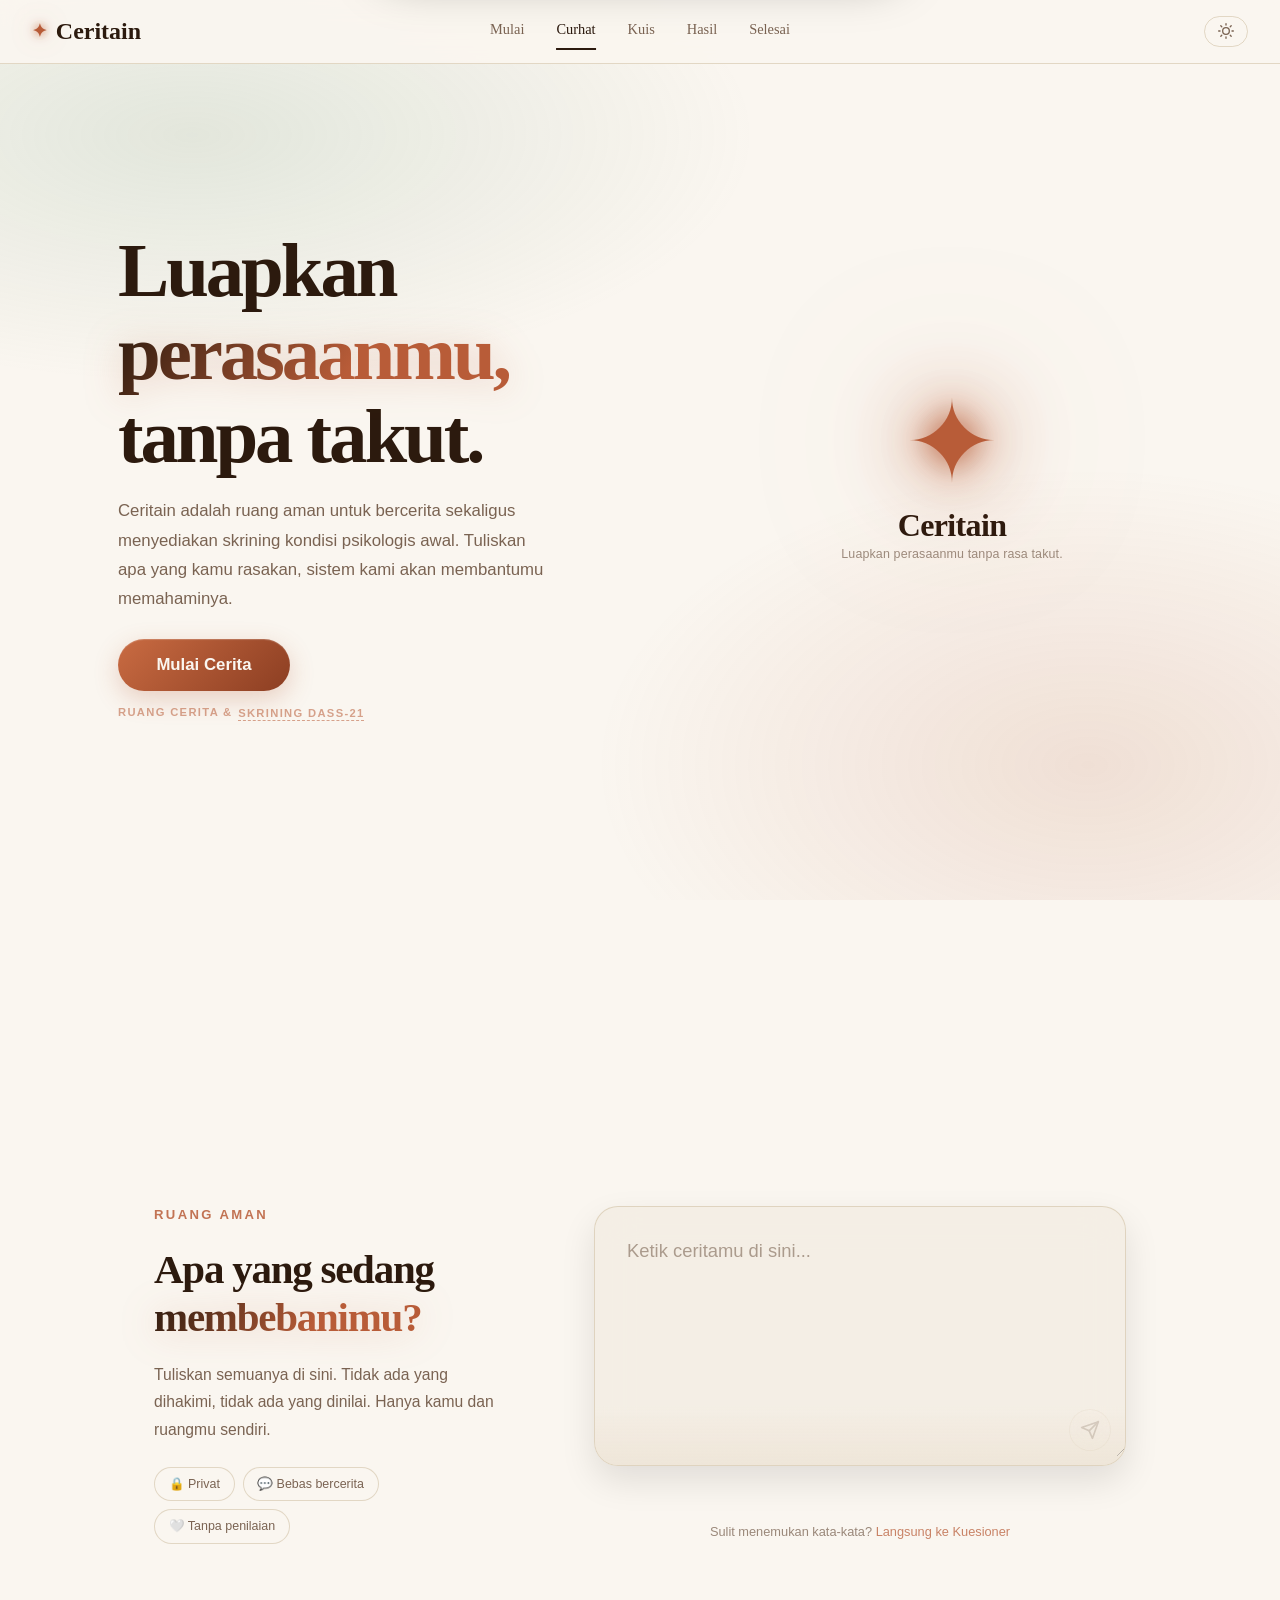
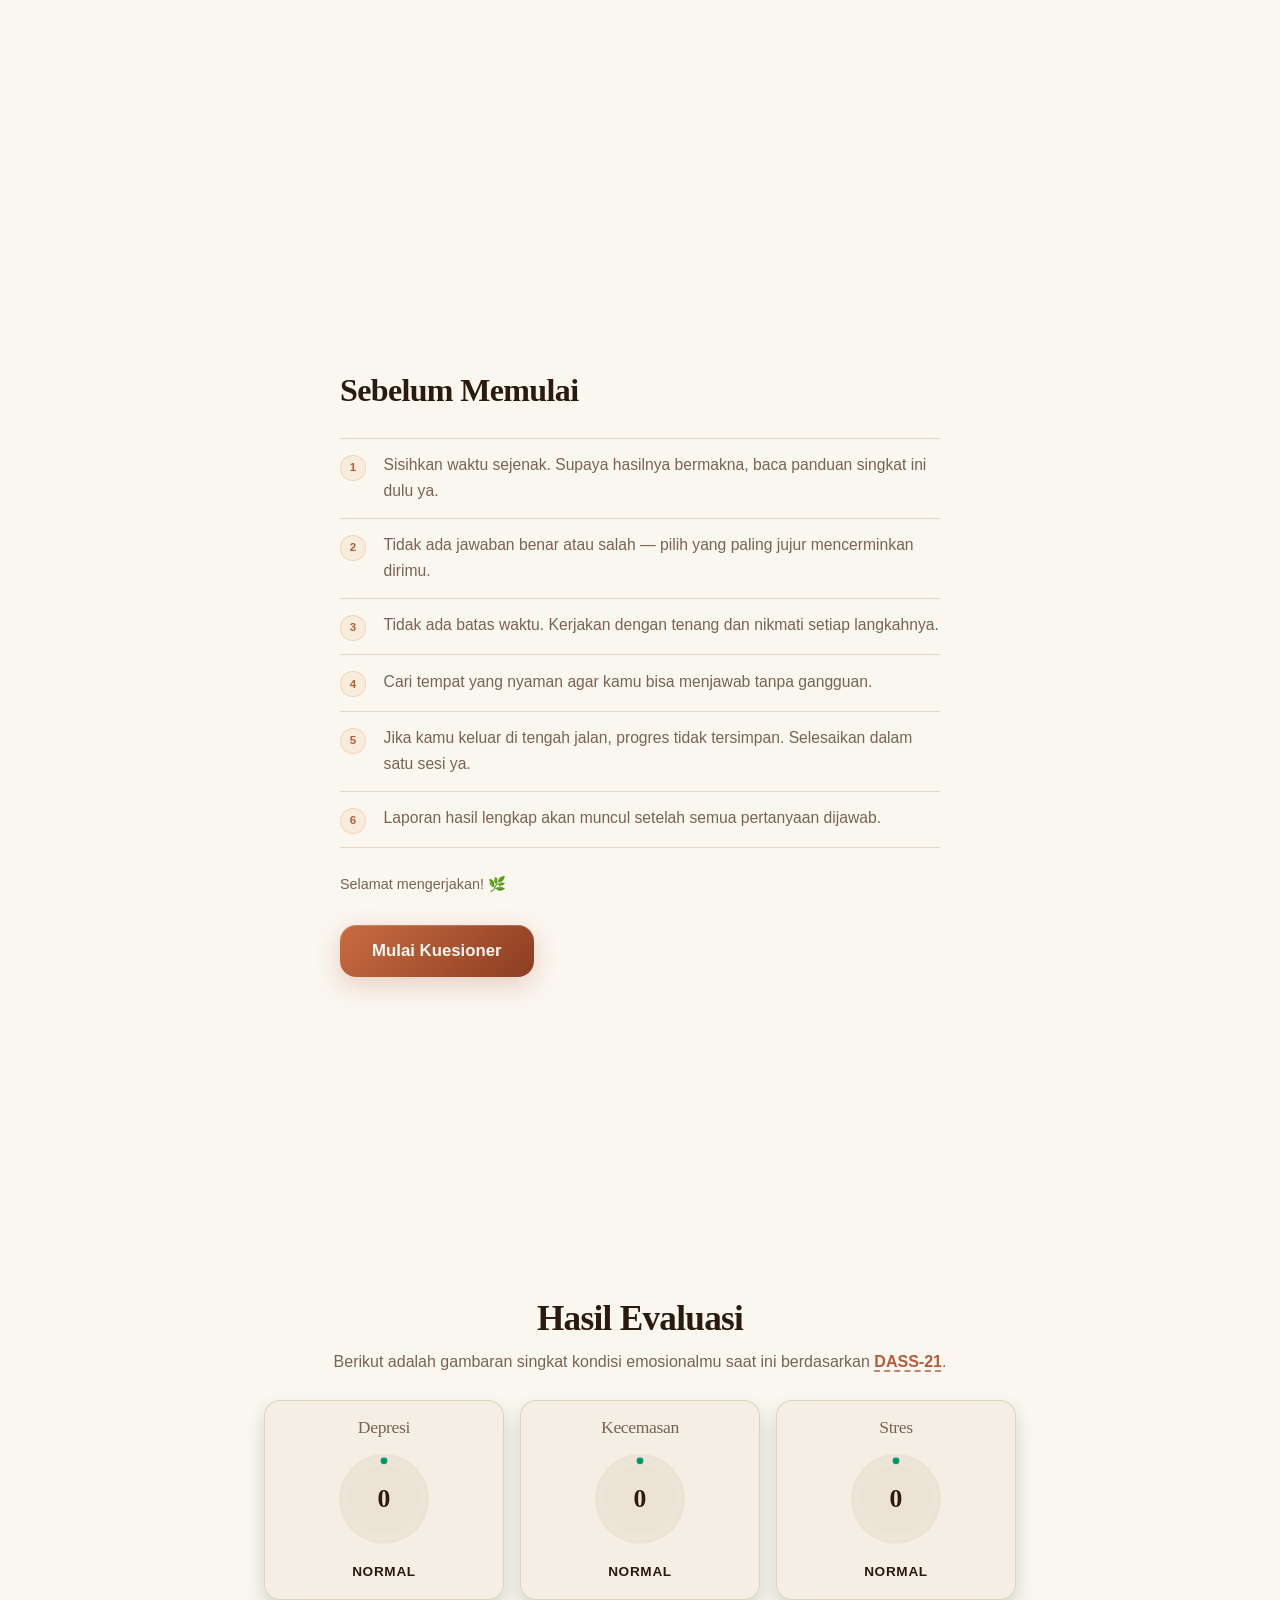
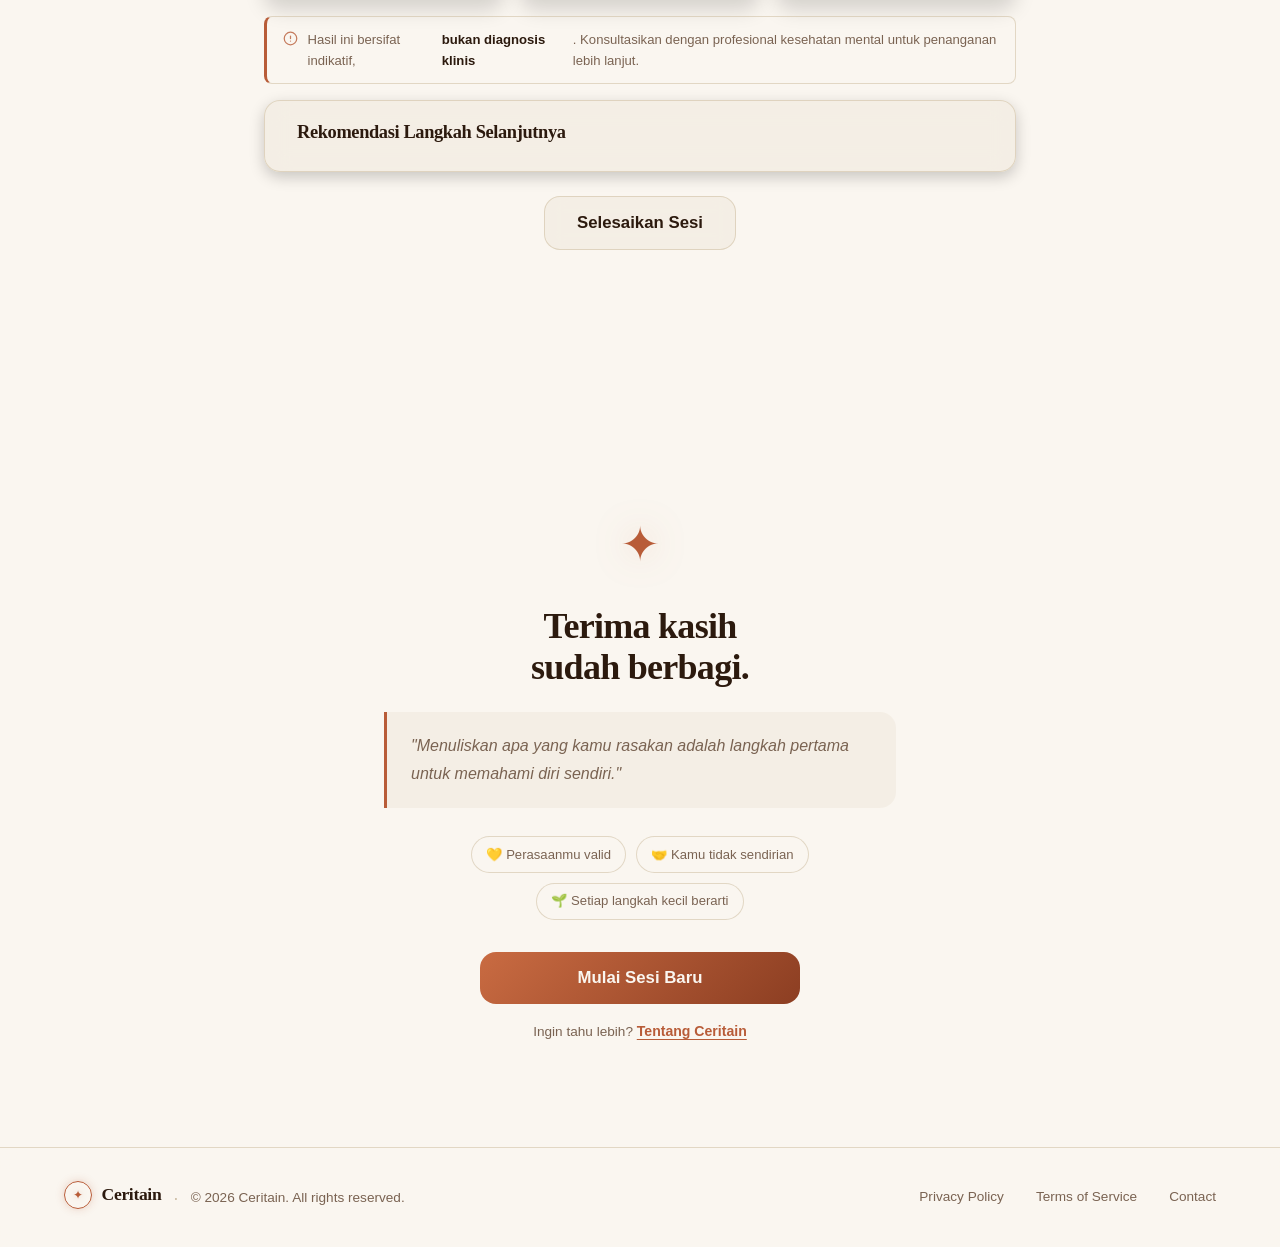
==== commit 10ffd8df: "Add files via upload" ====
--- a/index.html
+++ b/index.html
@@ -3,11 +3,49 @@
 <head>
     <meta charset="UTF-8">
     <meta name="viewport" content="width=device-width, initial-scale=1.0">
-    <title>Ceritain - Ruang Cerita & Skrining DASS-21</title>
-    <meta name="description" content="Ceritain adalah ruang aman untuk bercerita sekaligus menyediakan skrining kondisi psikologis awal berbasis kuesioner DASS-21.">
+    <title>Ceritain — Apakah kamu sedang stres tanpa sadar?</title>
+
+    <!-- Primary Meta -->
+    <meta name="title" content="Ceritain — Apakah kamu sedang stres tanpa sadar?">
+    <meta name="description" content="Skrining stres, kecemasan & depresi gratis lewat DASS-21. Mulai dengan bercerita.">
+    <meta name="keywords" content="skrining mental health, DASS-21, stres, kecemasan, depresi, kesehatan mental, Indonesia">
+    <meta name="author" content="Ceritain">
+    <meta name="robots" content="index, follow">
+
+    <!-- Open Graph / Facebook -->
+    <meta property="og:type" content="website">
+    <meta property="og:url" content="https://ceritain-eight.vercel.app/">
+    <meta property="og:title" content="Ceritain — Apakah kamu sedang stres tanpa sadar?">
+    <meta property="og:description" content="Skrining stres, kecemasan & depresi gratis lewat DASS-21. Mulai dengan bercerita.">
+    <meta property="og:image" content="https://ceritain-eight.vercel.app/og-image.png">
+    <meta property="og:image:width" content="1200">
+    <meta property="og:image:height" content="630">
+    <meta property="og:image:alt" content="Ceritain — Skrining Psikologis Gratis">
+    <meta property="og:site_name" content="Ceritain">
+    <meta property="og:locale" content="id_ID">
+
+    <!-- Twitter Card -->
+    <meta name="twitter:card" content="summary_large_image">
+    <meta name="twitter:url" content="https://ceritain-eight.vercel.app/">
+    <meta name="twitter:title" content="Ceritain — Apakah kamu sedang stres tanpa sadar?">
+    <meta name="twitter:description" content="Skrining stres, kecemasan & depresi gratis lewat DASS-21. Mulai dengan bercerita.">
+    <meta name="twitter:image" content="https://ceritain-eight.vercel.app/og-image.png">
+
+    <!-- Canonical -->
+    <link rel="canonical" href="https://ceritain-eight.vercel.app/">
+
+    <!-- Favicon -->
+    <link rel="icon" type="image/svg+xml" href="data:image/svg+xml,<svg xmlns='http://www.w3.org/2000/svg' viewBox='0 0 100 100'><text y='.9em' font-size='90'>✦</text></svg>">
+    <link rel="apple-touch-icon" href="data:image/svg+xml,<svg xmlns='http://www.w3.org/2000/svg' viewBox='0 0 100 100'><text y='.9em' font-size='90'>✦</text></svg>">
+
+    <!-- Preconnect for Google Fonts -->
+    <link rel="preconnect" href="https://fonts.googleapis.com">
+    <link rel="preconnect" href="https://fonts.gstatic.com" crossorigin>
     <link href="https://fonts.googleapis.com/css2?family=Inter:wght@300;400;500;600;700&display=swap" rel="stylesheet">
+
     <link href="https://unpkg.com/aos@2.3.1/dist/aos.css" rel="stylesheet">
     <link rel="stylesheet" href="styles.css">
+
     <!-- Anti-flash: apply saved theme synchronously sebelum paint -->
     <script>
         (function(){
@@ -16,7 +54,6 @@
                 if (t === 'dark') {
                     document.documentElement.setAttribute('data-theme','dark');
                 }
-                // Default: tidak perlu set apapun, :root sudah light
             } catch(e){}
         })();
     </script>
@@ -24,7 +61,6 @@
 <body>
 
     <header id="top-nav" class="top-nav">
-        <!-- Logo: klik buka dropdown menu -->
         <button id="btn-logo-menu" class="logo-text logo-btn" aria-label="Buka menu" aria-expanded="false">
             <span class="nav-logo-icon">
                 <span class="nav-logo-star">✦</span>
@@ -32,7 +68,6 @@
             Ceritain
         </button>
 
-        <!-- Desktop nav (tengah) -->
         <nav class="main-nav" id="main-nav" style="display: flex; align-items: center;">
             <a href="#home" class="nav-link active">Mulai</a>
             <a href="#storytelling" class="nav-link">Curhat</a>
@@ -41,13 +76,12 @@
             <a href="#thankyou-section" class="nav-link">Selesai</a>
         </nav>
 
-        <!-- Kanan: theme toggle + back -->
         <div class="nav-right">
-            <button id="btn-theme-toggle" class="btn-icon" style="display: flex; align-items: center;">
+            <button id="btn-theme-toggle" class="btn-icon" style="display: flex; align-items: center;" aria-label="Toggle tema">
                 <svg id="theme-icon-light" xmlns="http://www.w3.org/2000/svg" width="16" height="16" viewBox="0 0 24 24" fill="none" stroke="currentColor" stroke-width="2" stroke-linecap="round" stroke-linejoin="round" style="display:none;"><circle cx="12" cy="12" r="5"></circle><line x1="12" y1="1" x2="12" y2="3"></line><line x1="12" y1="21" x2="12" y2="23"></line><line x1="4.22" y1="4.22" x2="5.64" y2="5.64"></line><line x1="18.36" y1="18.36" x2="19.78" y2="19.78"></line><line x1="1" y1="12" x2="3" y2="12"></line><line x1="21" y1="12" x2="23" y2="12"></line><line x1="4.22" y1="19.78" x2="5.64" y2="18.36"></line><line x1="18.36" y1="5.64" x2="19.78" y2="4.22"></line></svg>
                 <svg id="theme-icon-dark" xmlns="http://www.w3.org/2000/svg" width="16" height="16" viewBox="0 0 24 24" fill="none" stroke="currentColor" stroke-width="2" stroke-linecap="round" stroke-linejoin="round"><path d="M21 12.79A9 9 0 1 1 11.21 3 7 7 0 0 0 21 12.79z"></path></svg>
             </button>
-            <button id="btn-back" class="btn-icon" style="display: none;">
+            <button id="btn-back" class="btn-icon" style="display: none;" aria-label="Kembali">
                 <svg xmlns="http://www.w3.org/2000/svg" width="18" height="18" viewBox="0 0 24 24" fill="none" stroke="currentColor" stroke-width="2" stroke-linecap="round" stroke-linejoin="round">
                     <line x1="19" y1="12" x2="5" y2="12"></line>
                     <polyline points="12 19 5 12 12 5"></polyline>
@@ -57,10 +91,9 @@
         </div>
     </header>
 
-    <!-- Dropdown Menu (triggered by logo click) -->
+    <!-- Dropdown Menu -->
     <div id="dropdown-menu" class="dropdown-menu" role="dialog" aria-label="Menu navigasi">
         <div class="dropdown-menu-inner">
-            <!-- Header: logo kiri, X kanan -->
             <div class="dropdown-header">
                 <button class="logo-text logo-btn dropdown-logo" onclick="closeDropdownMenu()">
                     <span class="nav-logo-icon"><span class="nav-logo-star">✦</span></span>
@@ -71,7 +104,6 @@
                 </button>
             </div>
 
-            <!-- Nav links besar -->
             <nav class="dropdown-nav">
                 <a href="#home" class="dropdown-nav-link" onclick="closeDropdownMenu()">Mulai</a>
                 <a href="#storytelling" class="dropdown-nav-link" onclick="closeDropdownMenu()">Curhat</a>
@@ -80,23 +112,20 @@
                 <a href="#thankyou-section" class="dropdown-nav-link" onclick="closeDropdownMenu()">Selesai</a>
             </nav>
 
-            <!-- Divider -->
             <div class="dropdown-divider"></div>
 
-            <!-- Footer link: Tentang Ceritain -->
             <div class="dropdown-footer">
                 <span class="dropdown-footer-label">Ingin tahu lebih?</span>
                 <button class="dropdown-about-btn" id="btn-open-about" onclick="closeDropdownMenu(); openAboutModal()">Tentang Ceritain</button>
             </div>
         </div>
     </div>
-    <!-- Dropdown Backdrop -->
     <div id="dropdown-backdrop" class="dropdown-backdrop" onclick="closeDropdownMenu()"></div>
 
     <!-- Modal: Tentang Ceritain -->
-    <div id="about-modal-overlay" class="about-modal-overlay">
+    <div id="about-modal-overlay" class="about-modal-overlay" role="dialog" aria-modal="true" aria-label="Tentang Ceritain">
         <div class="about-modal-box">
-            <button class="btn-close-modal" onclick="closeAboutModal()" title="Tutup">&times;</button>
+            <button class="btn-close-modal" onclick="closeAboutModal()" title="Tutup" aria-label="Tutup modal">&times;</button>
             <div class="about-modal-logo">
                 <span style="font-size:2rem; color: var(--accent-color);">✦</span>
                 <span class="about-modal-brand">Ceritain</span>
@@ -117,7 +146,6 @@
 
     <!-- 1. Hero Section -->
     <section id="home" class="screen hero-screen">
-        <!-- Left: Text Content -->
         <div class="hero-left" data-aos="fade-right" data-aos-duration="900">
             <h1 class="hero-title">
                 Luapkan<br>
@@ -135,7 +163,6 @@
             </div>
         </div>
 
-        <!-- Right: Decorative Visual -->
         <div class="hero-right" data-aos="fade-left" data-aos-duration="900" data-aos-delay="200">
             <div class="hero-visual-stack">
                 <div class="hero-star-wrap">
@@ -152,7 +179,6 @@
     <!-- 2. Storytelling Section -->
     <section id="storytelling" class="screen">
         <div class="story-split">
-            <!-- Kiri: info -->
             <div class="story-left" data-aos="fade-right" data-aos-duration="800">
                 <p class="hero-eyebrow">Ruang Aman</p>
                 <h2 class="story-heading">Apa yang sedang<br><span class="hero-accent">membebanimu?</span></h2>
@@ -163,11 +189,10 @@
                     <span class="story-pill">🤍 Tanpa penilaian</span>
                 </div>
             </div>
-            <!-- Kanan: textarea -->
             <div class="story-right" data-aos="fade-left" data-aos-duration="800" data-aos-delay="150">
                 <div class="textarea-wrapper">
-                    <textarea id="story-input" placeholder="Ketik ceritamu di sini..."></textarea>
-                    <button id="btn-selesai-cerita" class="btn-send" disabled title="Kirim cerita">
+                    <textarea id="story-input" placeholder="Ketik ceritamu di sini..." aria-label="Ceritakan perasaanmu"></textarea>
+                    <button id="btn-selesai-cerita" class="btn-send" disabled title="Kirim cerita" aria-label="Kirim cerita">
                         <svg xmlns="http://www.w3.org/2000/svg" width="20" height="20" viewBox="0 0 24 24" fill="none" stroke="currentColor" stroke-width="2" stroke-linecap="round" stroke-linejoin="round">
                             <line x1="22" y1="2" x2="11" y2="13"></line>
                             <polygon points="22 2 15 22 11 13 2 9 22 2"></polygon>
@@ -185,7 +210,7 @@
     <section id="survey" class="screen">
         <div class="container dass-content">
 
-            <!-- Panduan: tampil sebelum kuis dimulai -->
+            <!-- Panduan -->
             <div id="quiz-guide" class="quiz-guide">
                 <h2 class="quiz-guide-title" data-aos="fade-up">Sebelum Memulai</h2>
                 <ol class="quiz-guide-list" data-aos="fade-up" data-aos-delay="100">
@@ -202,22 +227,21 @@
                 </div>
             </div>
 
-            <!-- Kuis: tersembunyi dulu -->
+            <!-- Kuis -->
             <div id="quiz-questions" style="display:none; width:100%;">
                 <div class="progress-container">
                     <div class="progress-info">
                         <span>Pertanyaan <span id="current-q">1</span>/21</span>
                     </div>
-                    <div class="progress-bar-bg">
+                    <div class="progress-bar-bg" role="progressbar" aria-valuemin="0" aria-valuemax="100" aria-valuenow="0">
                         <div id="progress-bar-fill" class="progress-bar-fill"></div>
                     </div>
                 </div>
                 
                 <div class="question-container">
-                    <!-- Nomor soal dekoratif -->
-                    <span class="question-number-deco" id="question-number-deco">01</span>
+                    <span class="question-number-deco" id="question-number-deco" aria-hidden="true">01</span>
                     <h2 id="dass-question-text" class="question-text">Loading question...</h2>
-                    <div class="answers-container">
+                    <div class="answers-container" role="group" aria-label="Pilih jawaban">
                         <button class="btn-answer" data-value="0">Tidak pernah sama sekali</button>
                         <button class="btn-answer" data-value="1">Kadang-kadang</button>
                         <button class="btn-answer" data-value="2">Sering</button>
@@ -225,13 +249,12 @@
                     </div>
                 </div>
 
-                <!-- Navigasi Back / Next -->
                 <div class="quiz-nav">
-                    <button id="btn-quiz-back" class="btn-quiz-nav btn-quiz-back" disabled>
+                    <button id="btn-quiz-back" class="btn-quiz-nav btn-quiz-back" disabled aria-label="Soal sebelumnya">
                         <svg xmlns="http://www.w3.org/2000/svg" width="16" height="16" viewBox="0 0 24 24" fill="none" stroke="currentColor" stroke-width="2.5" stroke-linecap="round" stroke-linejoin="round"><line x1="19" y1="12" x2="5" y2="12"></line><polyline points="12 19 5 12 12 5"></polyline></svg>
                         Kembali
                     </button>
-                    <button id="btn-quiz-next" class="btn-quiz-nav btn-quiz-next" disabled>
+                    <button id="btn-quiz-next" class="btn-quiz-nav btn-quiz-next" disabled aria-label="Soal berikutnya">
                         Lanjut
                         <svg xmlns="http://www.w3.org/2000/svg" width="16" height="16" viewBox="0 0 24 24" fill="none" stroke="currentColor" stroke-width="2.5" stroke-linecap="round" stroke-linejoin="round"><line x1="5" y1="12" x2="19" y2="12"></line><polyline points="12 5 19 12 12 19"></polyline></svg>
                     </button>
@@ -251,7 +274,7 @@
                 <div class="result-card" id="card-depression">
                     <h3>Depresi</h3>
                     <div class="score-circle">
-                        <svg class="score-ring" viewBox="0 0 80 80"><circle class="score-ring-bg" cx="40" cy="40" r="34"/><circle class="score-ring-fill" id="ring-depression" cx="40" cy="40" r="34"/></svg>
+                        <svg class="score-ring" viewBox="0 0 80 80" aria-hidden="true"><circle class="score-ring-bg" cx="40" cy="40" r="34"/><circle class="score-ring-fill" id="ring-depression" cx="40" cy="40" r="34"/></svg>
                         <span class="score-value" id="score-depression">0</span>
                     </div>
                     <p class="severity" id="severity-depression">Normal</p>
@@ -260,7 +283,7 @@
                 <div class="result-card" id="card-anxiety">
                     <h3>Kecemasan</h3>
                     <div class="score-circle">
-                        <svg class="score-ring" viewBox="0 0 80 80"><circle class="score-ring-bg" cx="40" cy="40" r="34"/><circle class="score-ring-fill" id="ring-anxiety" cx="40" cy="40" r="34"/></svg>
+                        <svg class="score-ring" viewBox="0 0 80 80" aria-hidden="true"><circle class="score-ring-bg" cx="40" cy="40" r="34"/><circle class="score-ring-fill" id="ring-anxiety" cx="40" cy="40" r="34"/></svg>
                         <span class="score-value" id="score-anxiety">0</span>
                     </div>
                     <p class="severity" id="severity-anxiety">Normal</p>
@@ -269,11 +292,17 @@
                 <div class="result-card" id="card-stress">
                     <h3>Stres</h3>
                     <div class="score-circle">
-                        <svg class="score-ring" viewBox="0 0 80 80"><circle class="score-ring-bg" cx="40" cy="40" r="34"/><circle class="score-ring-fill" id="ring-stress" cx="40" cy="40" r="34"/></svg>
+                        <svg class="score-ring" viewBox="0 0 80 80" aria-hidden="true"><circle class="score-ring-bg" cx="40" cy="40" r="34"/><circle class="score-ring-fill" id="ring-stress" cx="40" cy="40" r="34"/></svg>
                         <span class="score-value" id="score-stress">0</span>
                     </div>
                     <p class="severity" id="severity-stress">Normal</p>
                 </div>
+            </div>
+
+            <!-- Disclaimer klinis — FIX: ditambahkan langsung di halaman hasil -->
+            <div class="result-disclaimer" data-aos="fade-up" data-aos-delay="250">
+                <svg xmlns="http://www.w3.org/2000/svg" width="15" height="15" viewBox="0 0 24 24" fill="none" stroke="currentColor" stroke-width="2" stroke-linecap="round" stroke-linejoin="round" aria-hidden="true"><circle cx="12" cy="12" r="10"/><line x1="12" y1="8" x2="12" y2="12"/><line x1="12" y1="16" x2="12.01" y2="16"/></svg>
+                Hasil ini bersifat indikatif, <strong>bukan diagnosis klinis</strong>. Konsultasikan dengan profesional kesehatan mental untuk penanganan lebih lanjut.
             </div>
             
             <div class="recommendation-container" data-aos="fade-up" data-aos-delay="300">
@@ -289,11 +318,10 @@
         </div>
     </section>
 
-    <!-- General Thank You / Supportive Section -->
+    <!-- 5. Thank You Section -->
     <section id="thankyou-section" class="screen">
         <div class="container thankyou-content">
-            <!-- Ikon dekoratif -->
-            <div class="thankyou-icon" data-aos="zoom-in">✦</div>
+            <div class="thankyou-icon" data-aos="zoom-in" aria-hidden="true">✦</div>
 
             <h2 data-aos="fade-up">Terima kasih<br>sudah berbagi.</h2>
 
@@ -319,10 +347,13 @@
     </section>
 
     <!-- Analysis Result Modal -->
-    <div id="analysis-modal-overlay" class="analysis-modal-overlay">
+    <div id="analysis-modal-overlay" class="analysis-modal-overlay" role="dialog" aria-modal="true" aria-label="Hasil analisis cerita">
         <div id="analysis-result" class="result-box">
-            <button id="btn-close-analysis" class="btn-close-modal" title="Tutup">&times;</button>
+            <button id="btn-close-analysis" class="btn-close-modal" title="Tutup" aria-label="Tutup">&times;</button>
             <p id="analysis-message"></p>
+            <div id="keyword-info" style="display:none;">
+                <span id="keyword-count">0</span> kata terdeteksi: <span id="keyword-tags-text"></span>
+            </div>
             <button id="btn-lanjut-kuis" class="btn primary" style="display: none;">Mulai Tes Kuesioner</button>
         </div>
     </div>
@@ -339,7 +370,7 @@
                 </div>
                 <span class="footer-copy">© 2026 Ceritain. All rights reserved.</span>
             </div>
-            <nav class="footer-nav">
+            <nav class="footer-nav" aria-label="Footer navigation">
                 <a href="#" class="footer-link">Privacy Policy</a>
                 <a href="#" class="footer-link">Terms of Service</a>
                 <a href="#" class="footer-link">Contact</a>
@@ -347,9 +378,8 @@
         </div>
     </footer>
 
-    <!-- Scripts: AOS, GSAP, and Custom App Logic -->
     <script src="https://unpkg.com/aos@2.3.1/dist/aos.js"></script>
     <script src="https://cdnjs.cloudflare.com/ajax/libs/gsap/3.12.2/gsap.min.js"></script>
     <script src="app.js"></script>
 </body>
-</html>+</html>
--- a/styles.css
+++ b/styles.css
@@ -2,10 +2,6 @@
    Base Layout & CSS Variables 
    ========================================================================= */
 :root {
-    /* ━━━━━━━━━━━━━━━━━━━━━━━━━━━━━━━━━━━━━━━━━━━━━━━━━━━━━━━━━━━━━━━━━━
-       LIGHT THEME (Default)
-    ━━━━━━━━━━━━━━━━━━━━━━━━━━━━━━━━━━━━━━━━━━━━━━━━━━━━━━━━━━━━━━━━━━━━ */
-
     --bg-main: #FAF6F0;
     --bg-surface: #F3EDE3cc;
     --bg-surface-solid: #EDE3D5;
@@ -49,10 +45,6 @@
 }
 
 [data-theme="dark"] {
-    /* ━━━━━━━━━━━━━━━━━━━━━━━━━━━━━━━━━━━━━━━━━━━━━━━━━━━━━━━━━━━━━━━━━━
-       DARK THEME
-    ━━━━━━━━━━━━━━━━━━━━━━━━━━━━━━━━━━━━━━━━━━━━━━━━━━━━━━━━━━━━━━━━━━━━ */
-
     --bg-main: #0D1B2A;
     --bg-surface: #112236cc;
     --bg-surface-solid: #1A3044;
@@ -253,16 +245,9 @@
     border-bottom: 1px solid var(--border-glass);
 }
 
-/* Shrink navbar saat scroll */
 .top-nav.scrolled {
     padding: 0.45rem 2rem;
     box-shadow: 0 4px 24px rgba(0, 0, 0, 0.18);
-}
-
-.top-nav.hidden {
-    opacity: 0;
-    pointer-events: none;
-    transform: translateY(-15px);
 }
 
 .main-nav {
@@ -285,9 +270,7 @@
     font-family: var(--font-heading);
 }
 
-.nav-link:hover {
-    color: var(--text-primary);
-}
+.nav-link:hover { color: var(--text-primary); }
 
 .nav-link::after {
     content: '';
@@ -300,13 +283,8 @@
     transition: width 0.3s ease;
 }
 
-.nav-link.active {
-    color: var(--text-primary);
-}
-
-.nav-link.active::after {
-    width: 100%;
-}
+.nav-link.active { color: var(--text-primary); }
+.nav-link.active::after { width: 100%; }
 
 /* =========================================================================
    SPA Screen Management
@@ -326,39 +304,17 @@
     padding: 80px 1rem 2rem 1rem;
 }
 
-/* Section non-hero tidak perlu scroll-margin karena padding sudah handle navbar */
-.screen:not(.hero-screen) {
-    scroll-margin-top: 0;
-}
-
 /* =========================================================================
    Animations
    ========================================================================= */
-.fade-in {
-    opacity: 0;
-    animation: fadeIn 1s cubic-bezier(0.16, 1, 0.3, 1) forwards;
-}
-
-.fade-in-up {
-    opacity: 0;
-    transform: translateY(30px);
-    animation: fadeInUp 1s cubic-bezier(0.16, 1, 0.3, 1) forwards;
-}
-
+.fade-in { opacity: 0; animation: fadeIn 1s cubic-bezier(0.16, 1, 0.3, 1) forwards; }
+.fade-in-up { opacity: 0; transform: translateY(30px); animation: fadeInUp 1s cubic-bezier(0.16, 1, 0.3, 1) forwards; }
 .delay-1 { animation-delay: 0.15s; }
 .delay-2 { animation-delay: 0.3s; }
 .delay-3 { animation-delay: 0.45s; }
 
-@keyframes fadeIn {
-    to { opacity: 1; }
-}
-
-@keyframes fadeInUp {
-    to { 
-        opacity: 1; 
-        transform: translateY(0); 
-    }
-}
+@keyframes fadeIn { to { opacity: 1; } }
+@keyframes fadeInUp { to { opacity: 1; transform: translateY(0); } }
 
 .background-decor {
     position: absolute;
@@ -371,29 +327,25 @@
 }
 
 .blob-1 {
-    width: 500px;
-    height: 500px;
+    width: 500px; height: 500px;
     background: radial-gradient(circle, var(--blob-1-color) 0%, transparent 70%);
-    top: -150px;
-    left: -150px;
+    top: -150px; left: -150px;
 }
 
 .blob-2 {
-    width: 600px;
-    height: 600px;
+    width: 600px; height: 600px;
     background: radial-gradient(circle, var(--blob-2-color) 0%, transparent 70%);
-    bottom: -100px;
-    right: -200px;
+    bottom: -100px; right: -200px;
     animation-delay: -5s;
 }
 
 @keyframes float {
-    0% { transform: translateY(0) scale(1); }
+    0%   { transform: translateY(0) scale(1); }
     100% { transform: translateY(-40px) scale(1.1); }
 }
 
 /* =========================================================================
-   Hero Section — Split Layout (Desktop)
+   Hero Section
    ========================================================================= */
 .hero-screen {
     display: flex;
@@ -426,7 +378,6 @@
     margin: 0;
 }
 
-/* Eyebrow dipindah ke bawah button */
 .hero-eyebrow-below {
     margin-top: 0;
     letter-spacing: 0.12em;
@@ -438,7 +389,6 @@
     flex-wrap: wrap;
 }
 
-/* Wrapper button + teks di desktop */
 .hero-cta-group {
     display: flex;
     flex-direction: column;
@@ -447,24 +397,6 @@
     margin-top: 0.25rem;
 }
 
-.hero-below-btn {
-    display: flex;
-    flex-direction: column;
-    align-items: flex-start;
-    gap: 0.6rem;
-    margin-top: 0.25rem;
-}
-
-.hero-below-divider {
-    display: block;
-    width: 2rem;
-    height: 1px;
-    background: var(--accent-color);
-    opacity: 0.4;
-    border-radius: 999px;
-}
-
-/* Tombol inline DASS-21 yang bisa diklik */
 .dass-inline-link {
     font-family: var(--font-body);
     font-size: inherit;
@@ -484,9 +416,7 @@
     transition: opacity 0.2s ease;
 }
 
-.dass-inline-link:hover {
-    opacity: 0.75;
-}
+.dass-inline-link:hover { opacity: 0.75; }
 
 .hero-title {
     font-family: var(--font-heading);
@@ -537,7 +467,6 @@
     justify-content: center;
 }
 
-/* ── Hero Visual Stack ── */
 .hero-visual-stack {
     display: flex;
     flex-direction: column;
@@ -611,24 +540,8 @@
     white-space: nowrap;
 }
 
-/* Orb compatibility */
-.hero-orb-wrap { position: relative; width: 380px; height: 380px; }
-.hero-orb { position: absolute; border-radius: 50%; filter: blur(55px); opacity: 0.75; pointer-events: none; }
-.orb-1 { width: 260px; height: 260px; background: radial-gradient(circle, var(--blob-1-color) 0%, transparent 70%); top: 20px; left: 30px; }
-.orb-2 { width: 220px; height: 220px; background: radial-gradient(circle, var(--blob-2-color) 0%, transparent 70%); bottom: 30px; right: 10px; opacity: 0.85; }
-.orb-3 { width: 160px; height: 160px; background: radial-gradient(circle, var(--accent-color) 0%, transparent 70%); top: 50%; left: 50%; transform: translate(-50%, -50%); opacity: 0.3; filter: blur(40px); }
-.hero-orb-ring { position: absolute; top: 50%; left: 50%; transform: translate(-50%, -50%); width: 240px; height: 240px; border-radius: 50%; border: 1.5px solid var(--border-glass-hover); box-shadow: 0 0 30px var(--accent-glow), inset 0 0 30px var(--accent-glow); pointer-events: none; animation: spin-slow 18s linear infinite; }
-.hero-orb-label { position: absolute; top: 50%; left: 50%; transform: translate(-50%, -50%); display: flex; flex-direction: column; align-items: center; gap: 0.3rem; user-select: none; }
-.orb-icon { font-size: 1.8rem; color: var(--accent-color); filter: drop-shadow(0 0 8px var(--accent-glow)); animation: pulse-icon 3s ease-in-out infinite; }
-.orb-word { font-family: var(--font-heading); font-size: 1.6rem; font-weight: 700; color: var(--text-primary); letter-spacing: -0.02em; opacity: 0.9; }
-@keyframes spin-slow { to { transform: translate(-50%, -50%) rotate(360deg); } }
-@keyframes pulse-icon { 0%, 100% { opacity: 0.7; transform: scale(1); } 50% { opacity: 1; transform: scale(1.15); } }
-
 /* =========================================================================
    Story Section
-   ========================================================================= */
-/* =========================================================================
-   Story Section — Split Layout Desktop
    ========================================================================= */
 .story-split {
     display: flex;
@@ -689,38 +602,6 @@
     display: flex;
     flex-direction: column;
     gap: 0.75rem;
-}
-
-/* Legacy fallback */
-.story-content {
-    display: flex;
-    flex-direction: column;
-    align-items: center;
-    justify-content: center;
-    text-align: center;
-}
-
-.story-content h2 {
-    font-size: 2.25rem;
-    letter-spacing: -0.02em;
-    margin-bottom: 0.4rem;
-}
-
-.story-content .subtitle {
-    font-size: 1.1rem;
-    color: var(--text-secondary);
-    margin-bottom: 0.75rem;
-}
-
-.story-wrapper {
-    position: relative;
-    display: flex;
-    align-items: center;
-    justify-content: center;
-    width: 100%;
-    max-width: 1200px;
-    margin: 0 auto;
-    min-height: auto;
 }
 
 .skip-hint {
@@ -756,16 +637,6 @@
 
 .skip-link:hover { color: var(--accent-hover); opacity: 1; }
 .skip-link:hover::after { width: 100%; }
-
-.input-box {
-    width: 100%;
-    max-width: 650px;
-    display: flex;
-    flex-direction: column;
-    z-index: 2;
-    transform-origin: center;
-    box-sizing: border-box;
-}
 
 .textarea-wrapper {
     width: 100%;
@@ -910,73 +781,8 @@
 
 .btn-close-modal:hover { background: rgba(255,255,255,0.1); color: var(--text-primary); border-color: var(--border-glass-hover); }
 
-.analysis-stats { display: none; }
-
-#keyword-tags { display: flex; flex-wrap: wrap; gap: 0.5rem; }
-
-.keyword-tag {
-    background: rgba(255, 255, 255, 0.05);
-    border: 1px solid var(--border-glass);
-    padding: 0.4rem 0.8rem;
-    border-radius: 20px;
-    font-size: 0.85rem;
-    color: var(--text-primary);
-    display: inline-flex;
-    align-items: center;
-    transition: all 0.3s ease;
-}
-
-.keyword-tag:hover { background: rgba(255, 255, 255, 0.1); transform: translateY(-2px); border-color: var(--text-primary); }
-
-/* =========================================================================
-   General Modal
-   ========================================================================= */
-.modal-overlay {
-    position: fixed;
-    top: 0; left: 0;
-    width: 100%; height: 100%;
-    background: rgba(0, 0, 0, 0.85);
-    backdrop-filter: blur(16px);
-    display: flex;
-    justify-content: center;
-    align-items: center;
-    z-index: 200;
-    opacity: 0;
-    visibility: hidden;
-    transition: opacity 0.5s ease, visibility 0.5s ease;
-}
-
-.modal-overlay.show { opacity: 1; visibility: visible; }
-
-.modal-content {
-    background: var(--bg-surface-solid);
-    padding: 3rem;
-    border-radius: var(--border-radius-lg);
-    max-width: 550px;
-    width: 90%;
-    text-align: center;
-    border: 1px solid var(--border-glass-hover);
-    box-shadow: 0 30px 60px rgba(0, 0, 0, 0.6), inset 0 1px 1px rgba(255,255,255,0.1);
-    transform: scale(0.95) translateY(20px);
-    transition: transform 0.5s cubic-bezier(0.16, 1, 0.3, 1);
-}
-
-.modal-overlay.show .modal-content { transform: scale(1) translateY(0); }
-
-.modal-content h3 {
-    font-size: 1.75rem;
-    margin-bottom: 1.5rem;
-    background: linear-gradient(90deg, var(--heading-grad-start), var(--heading-grad-end));
-    background-clip: text;
-    -webkit-background-clip: text;
-    -webkit-text-fill-color: transparent;
-}
-
-.modal-content p { color: var(--text-secondary); margin-bottom: 1rem; font-size: 1.1rem; line-height: 1.7; }
-.modal-actions { display: flex; gap: 1.25rem; justify-content: center; flex-wrap: wrap; margin-top: 2.5rem; }
-
-/* =========================================================================
-   Quiz Guide (panduan sebelum kuis)
+/* =========================================================================
+   Quiz Guide
    ========================================================================= */
 .quiz-guide {
     width: 100%;
@@ -1042,10 +848,7 @@
     font-weight: 300;
 }
 
-.quiz-guide-action {
-    display: flex;
-    align-items: center;
-}
+.quiz-guide-action { display: flex; align-items: center; }
 
 /* =========================================================================
    DASS-21
@@ -1095,7 +898,6 @@
     overflow: hidden;
 }
 
-/* Nomor soal dekoratif di pojok kanan atas */
 .question-number-deco {
     position: absolute;
     top: -0.5rem;
@@ -1141,7 +943,6 @@
 .btn-answer:hover { background-color: var(--bg-surface-solid); border-color: var(--border-glass-hover); transform: translateX(8px); box-shadow: 0 5px 15px rgba(0,0,0,0.1); }
 .btn-answer:active { transform: translateX(4px); background-color: var(--border-glass); }
 
-/* Jawaban terpilih */
 .btn-answer.selected {
     background-color: var(--bg-surface-solid);
     border-color: var(--accent-color);
@@ -1150,7 +951,6 @@
     transform: none;
 }
 
-/* Quiz navigasi Back / Next */
 .quiz-nav {
     display: flex;
     align-items: center;
@@ -1182,10 +982,7 @@
     transform: translateY(-1px);
 }
 
-.btn-quiz-nav:disabled {
-    opacity: 0.3;
-    cursor: not-allowed;
-}
+.btn-quiz-nav:disabled { opacity: 0.3; cursor: not-allowed; }
 
 .btn-quiz-next:not(:disabled) {
     background: linear-gradient(135deg, var(--btn-grad-start), var(--btn-grad-end));
@@ -1212,7 +1009,7 @@
     display: grid;
     grid-template-columns: repeat(auto-fit, minmax(150px, 1fr));
     gap: 1rem;
-    margin-bottom: 1.5rem;
+    margin-bottom: 1rem;
 }
 
 .result-card {
@@ -1253,11 +1050,7 @@
     transform: rotate(-90deg);
 }
 
-.score-ring-bg {
-    fill: none;
-    stroke: rgba(255,255,255,0.06);
-    stroke-width: 6;
-}
+.score-ring-bg { fill: none; stroke: rgba(255,255,255,0.06); stroke-width: 6; }
 
 .score-ring-fill {
     fill: none;
@@ -1276,8 +1069,39 @@
     position: relative;
     z-index: 1;
 }
+
 .severity { font-weight: 700; letter-spacing: 0.05em; text-transform: uppercase; font-size: 0.85rem; margin-top: 0.5rem; }
 
+/* =========================================================================
+   Result Disclaimer — NEW (FIX: disclaimer klinis langsung di halaman hasil)
+   ========================================================================= */
+.result-disclaimer {
+    display: flex;
+    align-items: flex-start;
+    gap: 0.6rem;
+    background: rgba(255, 255, 255, 0.03);
+    border: 1px solid var(--border-glass);
+    border-left: 3px solid var(--accent-color);
+    border-radius: var(--border-radius-sm);
+    padding: 0.75rem 1rem;
+    font-size: 0.82rem;
+    color: var(--text-secondary);
+    line-height: 1.6;
+    margin-bottom: 1rem;
+}
+
+.result-disclaimer svg {
+    flex-shrink: 0;
+    margin-top: 2px;
+    color: var(--accent-color);
+    opacity: 0.8;
+}
+
+.result-disclaimer strong { color: var(--text-primary); }
+
+/* =========================================================================
+   Recommendation
+   ========================================================================= */
 .recommendation-container {
     background: var(--bg-surface);
     backdrop-filter: blur(12px);
@@ -1310,8 +1134,10 @@
 .recommendation-list li b { color: var(--text-primary); }
 
 .center { text-align: center; }
-.center-content { text-align: center; display: flex; flex-direction: column; align-items: center; justify-content: center; }
-
+
+/* =========================================================================
+   Thank You Section
+   ========================================================================= */
 #thankyou-section {
     min-height: unset;
     padding-bottom: 5rem;
@@ -1384,9 +1210,6 @@
 
 .thankyou-actions .btn { width: 100%; max-width: 320px; justify-content: center; }
 
-/* =========================================================================
-   Thank You — more hint
-   ========================================================================= */
 .thankyou-more-hint {
     margin-top: 1rem;
     font-size: 0.85rem;
@@ -1446,7 +1269,7 @@
 .footer-link:hover::after { width: 100%; }
 
 /* =========================================================================
-   Logo Icon
+   Logo & Nav Icons
    ========================================================================= */
 .logo-text {
     font-family: var(--font-heading);
@@ -1460,7 +1283,6 @@
     user-select: none;
 }
 
-/* Logo sebagai button (trigger menu) */
 .logo-btn {
     background: none;
     border: none;
@@ -1476,6 +1298,7 @@
     user-select: none;
     transition: opacity 0.2s ease;
 }
+
 .logo-btn:hover { opacity: 0.8; }
 
 .nav-right {
@@ -1494,7 +1317,7 @@
 .footer-logo-star { font-size: 0.75rem; color: var(--accent-color); line-height: 1; filter: drop-shadow(0 0 3px var(--accent-glow)); }
 
 /* =========================================================================
-   Dropdown Menu (triggered by logo)
+   Dropdown Menu
    ========================================================================= */
 .dropdown-menu {
     position: fixed;
@@ -1507,10 +1330,7 @@
     pointer-events: none;
 }
 
-.dropdown-menu.is-open {
-    transform: translateY(0);
-    pointer-events: auto;
-}
+.dropdown-menu.is-open { transform: translateY(0); pointer-events: auto; }
 
 .dropdown-menu-inner {
     background: var(--bg-surface-solid);
@@ -1524,15 +1344,6 @@
     margin: 0 auto;
 }
 
-/* Di mobile: full-width tanpa max-width */
-@media (max-width: 768px) {
-    .dropdown-menu-inner {
-        max-width: 100%;
-        border-radius: 0 0 20px 20px;
-        padding: 1.25rem 1.5rem 1.75rem;
-    }
-}
-
 .dropdown-header {
     display: flex;
     align-items: center;
@@ -1540,9 +1351,7 @@
     margin-bottom: 1.75rem;
 }
 
-.dropdown-logo {
-    font-size: 1.2rem;
-}
+.dropdown-logo { font-size: 1.2rem; }
 
 .btn-close-dropdown {
     width: 36px;
@@ -1559,11 +1368,8 @@
     flex-shrink: 0;
     padding: 0;
 }
-.btn-close-dropdown:hover {
-    background: rgba(255,255,255,0.08);
-    color: var(--text-primary);
-    border-color: var(--border-glass-hover);
-}
+
+.btn-close-dropdown:hover { background: rgba(255,255,255,0.08); color: var(--text-primary); border-color: var(--border-glass-hover); }
 
 .dropdown-nav {
     display: flex;
@@ -1592,9 +1398,7 @@
     position: relative;
 }
 
-.dropdown-nav-link:last-child {
-    border-bottom: none;
-}
+.dropdown-nav-link:last-child { border-bottom: none; }
 
 .dropdown-nav-link::before {
     content: counter(nav-counter, decimal-leading-zero);
@@ -1608,38 +1412,17 @@
     transition: opacity 0.2s ease;
 }
 
-.dropdown-nav-link:hover {
-    color: var(--text-primary);
-    padding-left: 0.35rem;
-}
-
-.dropdown-nav-link:hover::before {
-    opacity: 1;
-}
+.dropdown-nav-link:hover { color: var(--text-primary); padding-left: 0.35rem; }
+.dropdown-nav-link:hover::before { opacity: 1; }
 
 .dropdown-divider {
     height: 1px;
     background: rgba(255,255,255,0.03);
     margin: 1.5rem 0 1.25rem;
-    position: relative;
-}
-
-[data-theme="light"] .dropdown-divider {
-    background: rgba(0,0,0,0.12);
-}
-
-.dropdown-footer {
-    display: flex;
-    align-items: center;
-    gap: 0.5rem;
-    flex-wrap: wrap;
-}
-
-.dropdown-footer-label {
-    font-size: 0.88rem;
-    color: var(--text-secondary);
-    font-weight: 300;
-}
+}
+
+.dropdown-footer { display: flex; align-items: center; gap: 0.5rem; flex-wrap: wrap; }
+.dropdown-footer-label { font-size: 0.88rem; color: var(--text-secondary); font-weight: 300; }
 
 .dropdown-about-btn {
     background: none;
@@ -1654,6 +1437,7 @@
     text-underline-offset: 3px;
     transition: color 0.2s ease;
 }
+
 .dropdown-about-btn:hover { color: var(--accent-hover); }
 
 .dropdown-backdrop {
@@ -1666,6 +1450,7 @@
     visibility: hidden;
     transition: opacity 0.35s ease, visibility 0.35s ease;
 }
+
 .dropdown-backdrop.is-open { opacity: 1; visibility: visible; }
 
 /* =========================================================================
@@ -1685,6 +1470,7 @@
     transition: opacity 0.35s ease, visibility 0.35s ease;
     padding: 1.5rem;
 }
+
 .about-modal-overlay.show { opacity: 1; visibility: visible; }
 
 .about-modal-box {
@@ -1699,28 +1485,12 @@
     transform: scale(0.93) translateY(16px);
     transition: transform 0.4s cubic-bezier(0.16, 1, 0.3, 1);
 }
+
 .about-modal-overlay.show .about-modal-box { transform: scale(1) translateY(0); }
 
-.about-modal-logo {
-    display: flex;
-    align-items: center;
-    gap: 0.6rem;
-    margin-bottom: 1.25rem;
-}
-.about-modal-brand {
-    font-family: var(--font-heading);
-    font-size: 1.5rem;
-    font-weight: 700;
-    color: var(--text-primary);
-}
-
-.about-modal-subtitle {
-    font-size: 1rem;
-    font-weight: 600;
-    color: var(--text-primary);
-    margin-bottom: 0.6rem;
-    margin-top: 0;
-}
+.about-modal-logo { display: flex; align-items: center; gap: 0.6rem; margin-bottom: 1.25rem; }
+.about-modal-brand { font-family: var(--font-heading); font-size: 1.5rem; font-weight: 700; color: var(--text-primary); }
+.about-modal-subtitle { font-size: 1rem; font-weight: 600; color: var(--text-primary); margin-bottom: 0.6rem; margin-top: 0; }
 
 .about-modal-desc {
     font-size: 0.9rem;
@@ -1728,14 +1498,10 @@
     line-height: 1.75;
     margin-bottom: 0.9rem;
 }
+
 .about-modal-desc strong { color: var(--text-primary); font-weight: 600; }
 .about-modal-desc em { color: var(--accent-color); font-style: normal; }
-
-.about-modal-divider {
-    height: 1px;
-    background: var(--border-glass);
-    margin: 1.1rem 0;
-}
+.about-modal-divider { height: 1px; background: var(--border-glass); margin: 1.1rem 0; }
 
 .about-modal-note {
     font-size: 0.8rem;
@@ -1748,166 +1514,16 @@
     margin: 0;
 }
 
+/* =========================================================================
+   MOBILE RESPONSIVE (≤ 768px)
+   ========================================================================= */
 @media (max-width: 768px) {
-    .about-modal-box {
-        padding: 2rem 1.5rem 1.75rem;
-    }
-    .about-modal-overlay {
-        align-items: flex-end;
-        padding: 0;
-    }
-    .about-modal-box {
-        max-width: 100%;
-        border-radius: var(--border-radius-lg) var(--border-radius-lg) 0 0;
-        padding-bottom: calc(1.75rem + env(safe-area-inset-bottom, 0px));
-    }
-}
-.btn-hamburger {
-    display: none;
-    flex-direction: column;
-    justify-content: center;
-    align-items: center;
-    gap: 5px;
-    width: 38px;
-    height: 38px;
-    background: rgba(30, 41, 59, 0.3);
-    backdrop-filter: blur(12px);
-    border: 1px solid var(--border-glass);
-    border-radius: 10px;
-    cursor: pointer;
-    padding: 0;
-    transition: all 0.3s ease;
-    flex-shrink: 0;
-}
-
-.btn-hamburger:hover { background: rgba(255, 255, 255, 0.1); border-color: var(--border-glass-hover); }
-
-.hamburger-bar {
-    display: block;
-    width: 18px;
-    height: 2px;
-    background: var(--text-secondary);
-    border-radius: 2px;
-    transition: all 0.35s cubic-bezier(0.16, 1, 0.3, 1);
-    transform-origin: center;
-}
-
-.btn-hamburger.is-open .hamburger-bar:nth-child(1) { transform: translateY(7px) rotate(45deg); }
-.btn-hamburger.is-open .hamburger-bar:nth-child(2) { opacity: 0; transform: scaleX(0); }
-.btn-hamburger.is-open .hamburger-bar:nth-child(3) { transform: translateY(-7px) rotate(-45deg); }
-
-.mobile-menu {
-    position: fixed;
-    top: 0;
-    right: -100%;
-    width: min(85vw, 320px);
-    height: 100vh;
-    height: 100dvh;
-    background: var(--bg-surface-solid);
-    backdrop-filter: blur(24px);
-    -webkit-backdrop-filter: blur(24px);
-    border-left: 1px solid var(--border-glass);
-    z-index: 200;
-    display: flex;
-    flex-direction: column;
-    padding: 0;
-    transition: right 0.4s cubic-bezier(0.16, 1, 0.3, 1);
-    box-shadow: -20px 0 60px rgba(0,0,0,0.4);
-}
-
-.mobile-menu.is-open { right: 0; }
-
-.mobile-menu-backdrop {
-    position: fixed;
-    inset: 0;
-    background: rgba(0, 0, 0, 0.6);
-    backdrop-filter: blur(4px);
-    z-index: 199;
-    opacity: 0;
-    visibility: hidden;
-    transition: opacity 0.4s ease, visibility 0.4s ease;
-}
-
-.mobile-menu-backdrop.is-open { opacity: 1; visibility: visible; }
-
-.mobile-menu-header {
-    display: flex;
-    align-items: center;
-    justify-content: space-between;
-    padding: 1.25rem 1.5rem;
-    border-bottom: 1px solid var(--border-glass);
-    flex-shrink: 0;
-}
-
-.btn-close-menu {
-    display: flex;
-    align-items: center;
-    justify-content: center;
-    width: 36px;
-    height: 36px;
-    border-radius: 50%;
-    border: 1px solid var(--border-glass);
-    background: transparent;
-    color: var(--text-secondary);
-    cursor: pointer;
-    transition: all 0.25s ease;
-    flex-shrink: 0;
-    padding: 0;
-}
-
-.btn-close-menu:hover { background: rgba(255,255,255,0.1); color: var(--text-primary); border-color: var(--border-glass-hover); }
-
-.mobile-nav { display: flex; flex-direction: column; padding: 1rem 0; flex: 1; overflow-y: auto; }
-
-.mobile-nav-link {
-    display: flex;
-    align-items: center;
-    gap: 1rem;
-    padding: 1rem 1.5rem;
-    color: var(--text-secondary);
-    text-decoration: none;
-    font-family: var(--font-heading);
-    font-size: 1.1rem;
-    font-weight: 500;
-    border-left: 3px solid transparent;
-    transition: all 0.25s ease;
-}
-
-.mobile-nav-link:hover,
-.mobile-nav-link.active {
-    color: var(--text-primary);
-    background: rgba(255,255,255,0.04);
-    border-left-color: var(--accent-color);
-}
-
-.mobile-nav-icon { font-size: 1.2rem; width: 28px; text-align: center; flex-shrink: 0; }
-
-/* =========================================================================
-   MOBILE RESPONSIVE (≤ 768px)
-   — Full rombak: justified text, font proporsional, layout rapi
-   ========================================================================= */
-@media (max-width: 768px) {
-
-    /* ━━━━━━━━━━━━━━━━━━━━━━━━━━━━━━━━
-       NAVBAR
-    ━━━━━━━━━━━━━━━━━━━━━━━━━━━━━━━━ */
     #main-nav { display: none !important; }
-
-    #top-nav .logo-text,
-    #top-nav .logo-btn { font-size: 1rem; }
-
-    /* Hamburger sudah tidak dipakai */
+    #top-nav .logo-text, #top-nav .logo-btn { font-size: 1rem; }
     .btn-hamburger { display: none !important; }
-
     body { padding-bottom: env(safe-area-inset-bottom, 0px); }
 
-    /* ━━━━━━━━━━━━━━━━━━━━━━━━━━━━━━━━
-       GLOBAL SCREEN & CONTAINER
-    ━━━━━━━━━━━━━━━━━━━━━━━━━━━━━━━━ */
-    .container {
-        padding: 0 1.25rem;
-        width: 100%;
-    }
+    .container { padding: 0 1.25rem; width: 100%; }
 
     .screen {
         min-height: 100svh;
@@ -1916,10 +1532,7 @@
         scroll-margin-top: 0;
     }
 
-    /* ━━━━━━━━━━━━━━━━━━━━━━━━━━━━━━━━━━━━━━━━━
-       HERO SECTION — Mobile
-       Teks bebas di atas, button menempel bawah
-    ━━━━━━━━━━━━━━━━━━━━━━━━━━━━━━━━━━━━━━━━━ */
+    /* Hero */
     .hero-screen {
         flex-direction: column;
         align-items: flex-start;
@@ -1931,11 +1544,9 @@
         position: relative;
     }
 
-    /* Sembunyikan panel kanan (bintang besar) */
     .hero-right { display: none; }
     .hero-visual-caption { display: none; }
 
-    /* Hero left: konten teks bebas, mengisi sisa ruang */
     .hero-left {
         order: 1;
         width: 100%;
@@ -1955,42 +1566,13 @@
         flex-direction: column;
         justify-content: center;
         padding-top: 72px;
-        padding-bottom: 120px; /* ruang untuk button di bawah */
+        padding-bottom: 120px;
     }
 
-    .hero-left::before { display: none; }
-    .hero-left::after  { display: none; }
-
-    .hero-eyebrow {
-        font-size: 0.65rem;
-        letter-spacing: 0.18em;
-        text-align: left;
-        margin-bottom: 1.1rem;
-        background: none;
-        border: none;
-        padding: 0;
-        border-radius: 0;
-        display: block;
-    }
-
-    .hero-title {
-        font-size: 2.75rem;
-        line-height: 1.07;
-        letter-spacing: -0.03em;
-        text-align: left;
-        margin-bottom: 0.85rem;
-    }
-
-    .hero-desc {
-        font-size: 0.88rem;
-        line-height: 1.7;
-        text-align: left;
-        max-width: 100%;
-        color: var(--text-secondary);
-        margin-bottom: 0;
-    }
-
-    /* Wrapper button+teks fixed di bawah layar */
+    .hero-eyebrow { font-size: 0.65rem; letter-spacing: 0.18em; text-align: left; margin-bottom: 1.1rem; display: block; }
+    .hero-title { font-size: 2.75rem; line-height: 1.07; letter-spacing: -0.03em; text-align: left; margin-bottom: 0.85rem; }
+    .hero-desc { font-size: 0.88rem; line-height: 1.7; text-align: left; max-width: 100%; margin-bottom: 0; }
+
     .hero-cta-group {
         position: fixed;
         bottom: env(safe-area-inset-bottom, 0px);
@@ -2016,89 +1598,20 @@
         box-shadow: 0 8px 28px var(--accent-glow), 0 4px 12px rgba(0,0,0,0.25);
     }
 
-    .hero-eyebrow-below {
-        justify-content: center;
-        font-size: 0.62rem;
-        opacity: 0.4;
-        letter-spacing: 0.13em;
-        margin-top: 0.55rem;
-    }
-
-    .hero-below-btn { display: none; }
-    .hero-below-divider { display: none; }
-
-    /* ━━━━━━━━━━━━━━━━━━━━━━━━━━━━━━━━
-       STORY / CURHAT SECTION
-    ━━━━━━━━━━━━━━━━━━━━━━━━━━━━━━━━ */
-    .story-split {
-        flex-direction: column;
-        gap: 1.5rem;
-        padding: 0;
-        align-items: flex-start;
-    }
-
-    .story-left {
-        flex: none;
-        width: 100%;
-        gap: 0.6rem;
-    }
-
-    .story-right {
-        width: 100%;
-    }
-
-    .story-heading {
-        font-size: 1.55rem;
-        line-height: 1.2;
-    }
-
+    .hero-eyebrow-below { justify-content: center; font-size: 0.62rem; opacity: 0.4; letter-spacing: 0.13em; margin-top: 0.55rem; }
+
+    /* Story */
+    .story-split { flex-direction: column; gap: 1.5rem; padding: 0; align-items: flex-start; }
+    .story-left { flex: none; width: 100%; gap: 0.6rem; }
+    .story-right { width: 100%; }
+    .story-heading { font-size: 1.55rem; line-height: 1.2; }
     .story-body-text { font-size: 0.875rem; }
     .story-info-pills { margin-top: 0; }
     .story-pill { font-size: 0.74rem; }
 
-    .story-content {
-        align-items: flex-start;
-        text-align: left;
-        gap: 0;
-        justify-content: center;
-        padding-top: 0;
-    }
-
-    .story-content h2 {
-        font-size: 1.55rem;
-        line-height: 1.2;
-        text-align: left;
-        margin-bottom: 0.3rem;
-    }
-
-    .story-content .subtitle {
-        font-size: 0.875rem;
-        text-align: left;
-        margin-bottom: 0.9rem;
-        line-height: 1.6;
-    }
-
-    #storytelling.screen {
-        justify-content: flex-start;
-        padding-bottom: 2rem;
-    }
-
-    .story-wrapper {
-        flex-direction: column;
-        align-items: flex-start;
-        min-height: auto;
-        width: 100%;
-    }
-
-    .input-box {
-        max-width: 100%;
-        width: 100%;
-    }
-
-    .textarea-wrapper {
-        margin: 0 0 0.75rem 0;
-        border-radius: var(--border-radius-md);
-    }
+    #storytelling.screen { justify-content: flex-start; padding-bottom: 2rem; }
+
+    .textarea-wrapper { margin: 0 0 0.75rem 0; border-radius: var(--border-radius-md); }
 
     textarea {
         height: 32vh;
@@ -2122,44 +1635,24 @@
         border-radius: 10px;
     }
 
-    /* ━━━━━━━━━━━━━━━━━━━━━━━━━━━━━━━━
-       DASS-21 QUIZ
-    ━━━━━━━━━━━━━━━━━━━━━━━━━━━━━━━━ */
+    /* Quiz */
     .quiz-guide-title { font-size: 1.55rem; margin-bottom: 1.25rem; }
     .quiz-guide-list li { font-size: 0.875rem; padding: 0.75rem 0; gap: 0.9rem; }
     .quiz-guide-closing { font-size: 0.85rem; margin-bottom: 1.25rem; }
     .quiz-guide-action .btn { width: 100%; justify-content: center; }
     .dass-content { max-width: 100%; width: 100%; }
 
-    #survey.screen {
-        justify-content: flex-start;
-        padding-bottom: 2rem;
-    }
+    #survey.screen { justify-content: flex-start; padding-bottom: 2rem; }
 
     .progress-container { margin-bottom: 1.25rem; }
-
+    .progress-info { font-size: 0.78rem; margin-bottom: 0.5rem; }
     .question-number-deco { font-size: 4rem; top: -0.25rem; right: 1rem; }
-
     .quiz-nav { margin-top: 1rem; }
     .btn-quiz-nav { padding: 0.6rem 1.1rem; font-size: 0.84rem; }
 
-    .progress-info {
-        font-size: 0.78rem;
-        margin-bottom: 0.5rem;
-    }
-
-    .question-container {
-        padding: 1.4rem 1.25rem 1.35rem;
-        border-radius: var(--border-radius-md);
-    }
-
-    .question-text {
-        font-size: 1rem;
-        line-height: 1.55;
-        margin-bottom: 1.35rem;
-        text-align: left;
-        letter-spacing: 0;
-    }
+    .question-container { padding: 1.4rem 1.25rem 1.35rem; border-radius: var(--border-radius-md); }
+
+    .question-text { font-size: 1rem; line-height: 1.55; margin-bottom: 1.35rem; text-align: left; letter-spacing: 0; }
 
     .answers-container { gap: 0.5rem; }
 
@@ -2172,42 +1665,15 @@
         text-align: left;
     }
 
-    .btn-answer:active {
-        transform: scale(0.98);
-        background-color: var(--bg-surface-solid);
-        border-left-color: var(--accent-color);
-    }
-
-    .btn-answer:hover {
-        transform: none;
-        background-color: var(--bg-surface-solid);
-        border-color: var(--border-glass-hover);
-        box-shadow: none;
-    }
-
-    /* ━━━━━━━━━━━━━━━━━━━━━━━━━━━━━━━━
-       RESULT SECTION
-    ━━━━━━━━━━━━━━━━━━━━━━━━━━━━━━━━ */
-    .result-content h2 {
-        font-size: 1.55rem;
-        text-align: left;
-        margin-bottom: 0.4rem;
-    }
-
-    .result-content .subtitle {
-        font-size: 0.875rem;
-        text-align: left;
-        line-height: 1.6;
-        margin-bottom: 1.1rem;
-    }
-
-    .cards-container {
-        grid-template-columns: 1fr;
-        gap: 0.55rem;
-        margin-bottom: 1rem;
-    }
-
-    /* Card horizontal: circle kiri, teks kanan */
+    .btn-answer:active { transform: scale(0.98); background-color: var(--bg-surface-solid); border-left-color: var(--accent-color); }
+    .btn-answer:hover { transform: none; background-color: var(--bg-surface-solid); border-color: var(--border-glass-hover); box-shadow: none; }
+
+    /* Result */
+    .result-content h2 { font-size: 1.55rem; text-align: left; margin-bottom: 0.4rem; }
+    .result-content .subtitle { font-size: 0.875rem; text-align: left; line-height: 1.6; margin-bottom: 1.1rem; }
+
+    .cards-container { grid-template-columns: 1fr; gap: 0.55rem; margin-bottom: 0.75rem; }
+
     .result-card {
         display: grid;
         grid-template-columns: 56px 1fr;
@@ -2219,83 +1685,32 @@
         border-radius: 12px;
     }
 
-    .result-card h3 {
-        grid-column: 2;
-        grid-row: 1;
-        font-size: 0.82rem;
-        margin-bottom: 0.1rem;
-        color: var(--text-secondary);
-        font-weight: 500;
-    }
-
-    .score-circle {
-        grid-column: 1;
-        grid-row: 1 / 3;
-        width: 58px;
-        height: 58px;
-        margin: 0;
-    }
-
+    .result-card h3 { grid-column: 2; grid-row: 1; font-size: 0.82rem; margin-bottom: 0.1rem; color: var(--text-secondary); font-weight: 500; }
+    .score-circle { grid-column: 1; grid-row: 1 / 3; width: 58px; height: 58px; margin: 0; }
     .score-value { font-size: 1.1rem; }
-
-    .severity {
-        grid-column: 2;
-        grid-row: 2;
-        font-size: 0.7rem;
-        margin-top: 0;
-        letter-spacing: 0.06em;
-    }
-
-    .recommendation-container {
-        padding: 1.1rem;
-        border-radius: 12px;
-        margin-bottom: 1rem;
-    }
-
-    .recommendation-container h3 {
-        font-size: 0.95rem;
-        margin-bottom: 0.6rem;
-    }
-
+    .severity { grid-column: 2; grid-row: 2; font-size: 0.7rem; margin-top: 0; letter-spacing: 0.06em; }
+
+    /* Disclaimer mobile */
+    .result-disclaimer { font-size: 0.78rem; padding: 0.6rem 0.85rem; margin-bottom: 0.75rem; }
+
+    .recommendation-container { padding: 1.1rem; border-radius: 12px; margin-bottom: 1rem; }
+    .recommendation-container h3 { font-size: 0.95rem; margin-bottom: 0.6rem; }
     .recommendation-list { gap: 0.5rem; }
-
-    .recommendation-list li {
-        font-size: 0.85rem;
-        padding: 0.8rem 0.9rem;
-        border-radius: 8px;
-        line-height: 1.6;
-        text-align: left;
-    }
-
-    /* ━━━━━━━━━━━━━━━━━━━━━━━━━━━━━━━━
-       THANK-YOU SECTION
-    ━━━━━━━━━━━━━━━━━━━━━━━━━━━━━━━━ */
-    #thankyou-section {
-        justify-content: center;
-    }
-
-    #thankyou-section h2 {
-        font-size: 1.7rem;
-        margin-bottom: 1rem;
-        line-height: 1.15;
-        text-align: left;
-    }
-
+    .recommendation-list li { font-size: 0.85rem; padding: 0.8rem 0.9rem; border-radius: 8px; line-height: 1.6; text-align: left; }
+
+    /* Thank You */
+    #thankyou-section { justify-content: flex-start; min-height: unset; padding-top: 96px; padding-bottom: 3rem; }
+    #thankyou-section h2 { font-size: 1.7rem; margin-bottom: 1rem; line-height: 1.15; text-align: left; }
     .thankyou-content { align-items: flex-start; text-align: left; }
     .thankyou-icon { font-size: 2.2rem; margin-bottom: 1rem; align-self: flex-start; }
     .thankyou-quotes { margin-bottom: 1.25rem; }
     .thankyou-quote { font-size: 0.9rem; }
-    .thankyou-pills { justify-content: flex-start; margin-bottom: 1.5rem; gap: 0.5rem; }
-    .thankyou-pill { font-size: 0.78rem; }
+    .thankyou-pills { justify-content: flex-start; margin-bottom: 1.5rem; gap: 0.5rem; flex-wrap: wrap; }
+    .thankyou-pill { font-size: 0.78rem; white-space: normal; }
     .thankyou-actions .btn { max-width: 100%; }
 
-    /* ━━━━━━━━━━━━━━━━━━━━━━━━━━━━━━━━
-       ANALYSIS MODAL (slide from bottom)
-    ━━━━━━━━━━━━━━━━━━━━━━━━━━━━━━━━ */
-    .analysis-modal-overlay {
-        padding: 0;
-        align-items: flex-end;
-    }
+    /* Analysis modal bottom sheet */
+    .analysis-modal-overlay { padding: 0; align-items: flex-end; }
 
     #analysis-result.result-box {
         max-width: 100%;
@@ -2305,73 +1720,32 @@
         text-align: left;
     }
 
-    #analysis-result p {
-        text-align: justify;
-        -webkit-hyphens: auto;
-        hyphens: auto;
-        font-size: 0.92rem;
+    #analysis-result p { text-align: justify; -webkit-hyphens: auto; hyphens: auto; font-size: 0.92rem; }
+
+    /* About modal bottom sheet */
+    .about-modal-overlay { align-items: flex-end; padding: 0; }
+    .about-modal-box {
+        max-width: 100%;
+        border-radius: var(--border-radius-lg) var(--border-radius-lg) 0 0;
+        padding-bottom: calc(1.75rem + env(safe-area-inset-bottom, 0px));
     }
 
-    /* ━━━━━━━━━━━━━━━━━━━━━━━━━━━━━━━━
-       GENERAL UI
-    ━━━━━━━━━━━━━━━━━━━━━━━━━━━━━━━━ */
+    .dropdown-menu-inner { max-width: 100%; border-radius: 0 0 20px 20px; padding: 1.25rem 1.5rem 1.75rem; }
+
+    /* General */
     .blob-1, .blob-2 { opacity: 0.1; }
-
-    .btn {
-        padding: 0.85rem 1.5rem;
-        font-size: 0.92rem;
-    }
-
-    .btn-icon {
-        font-size: 0.72rem;
-        padding: 0.3rem 0.6rem;
-        gap: 0.3rem;
-    }
-
-    .modal-content {
-        padding: 2rem 1.25rem;
-        width: 95%;
-        border-radius: var(--border-radius-lg);
-    }
-
-    .modal-content p {
-        font-size: 0.95rem;
-        text-align: justify;
-        -webkit-hyphens: auto;
-        hyphens: auto;
-    }
-
-    /* ━━━━━━━━━━━━━━━━━━━━━━━━━━━━━━━━
-       FOOTER
-    ━━━━━━━━━━━━━━━━━━━━━━━━━━━━━━━━ */
-    .footer-inner {
-        flex-direction: column;
-        align-items: center;
-        gap: 1rem;
-        padding: 1.5rem 1.25rem;
-        text-align: center;
-    }
-
-    .footer-left {
-        flex-direction: column;
-        align-items: center;
-        gap: 0.2rem;
-    }
-
+    .btn { padding: 0.85rem 1.5rem; font-size: 0.92rem; }
+    .btn-icon { font-size: 0.72rem; padding: 0.3rem 0.6rem; gap: 0.3rem; }
+
+    /* Footer */
+    .footer-inner { flex-direction: column; align-items: center; gap: 1rem; padding: 1.5rem 1.25rem; text-align: center; }
+    .footer-left { flex-direction: column; align-items: center; gap: 0.2rem; }
     .footer-left::after { display: none; }
-
-    .footer-nav {
-        gap: 0.75rem;
-        flex-wrap: wrap;
-        justify-content: center;
-    }
-
+    .footer-nav { gap: 0.75rem; flex-wrap: wrap; justify-content: center; }
     .footer-link { font-size: 0.8rem; }
 }
 
-/* ━━━━━━━━━━━━━━━━━━━━━━━━━━━━━━━━━━━━━━━━━━━━━
-   Extra-small phones (≤ 390px)
-━━━━━━━━━━━━━━━━━━━━━━━━━━━━━━━━━━━━━━━━━━━━━ */
+/* Extra-small phones */
 @media (max-width: 390px) {
     .hero-title      { font-size: 2.2rem; }
     .hero-desc       { font-size: 0.84rem; }
@@ -2380,7 +1754,8 @@
     .btn-answer      { font-size: 0.84rem; padding: 0.8rem 0.9rem; min-height: 46px; }
     textarea         { height: 28vh; min-height: 140px; }
     #top-nav .logo-text { font-size: 0.92rem; }
-    .story-content h2,
     .result-content h2,
     #thankyou-section h2 { font-size: 1.4rem; }
-}.hero-screen::after { display: none; }+}
+
+.hero-screen::after { display: none; }
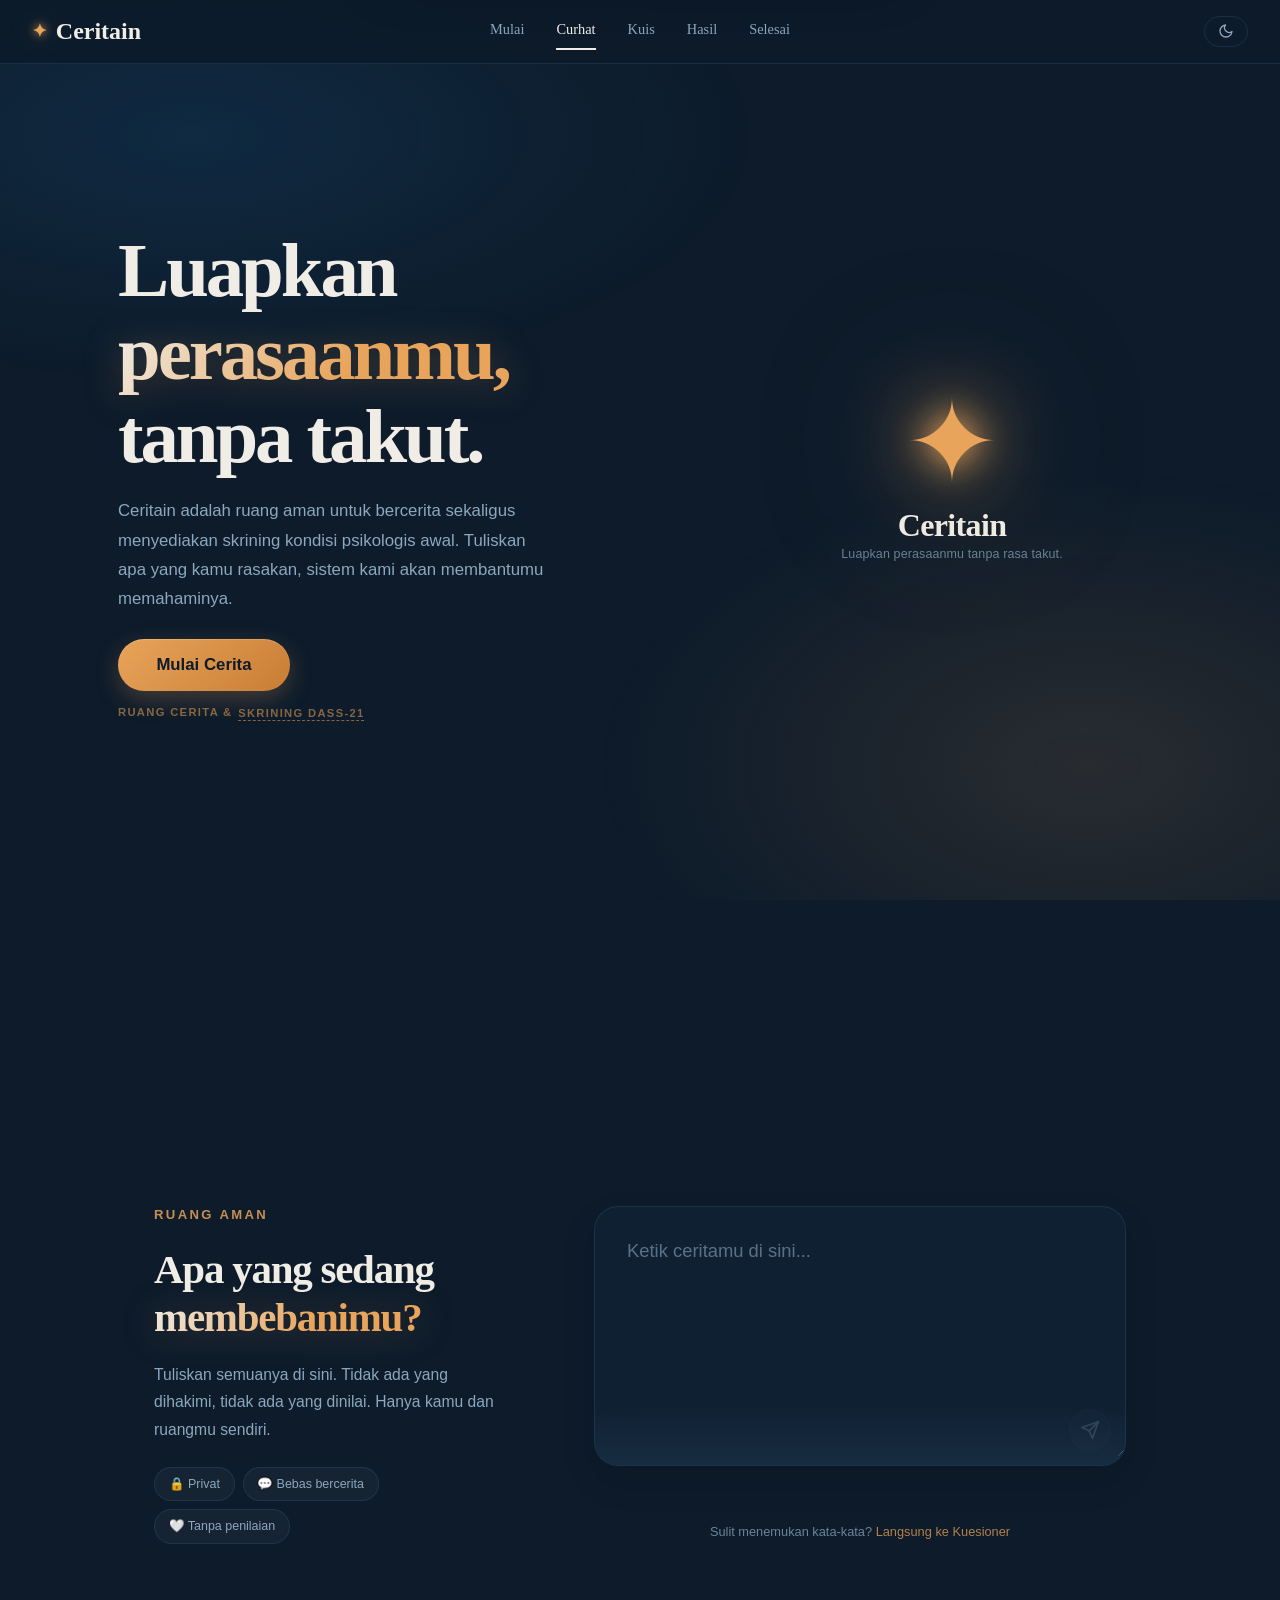
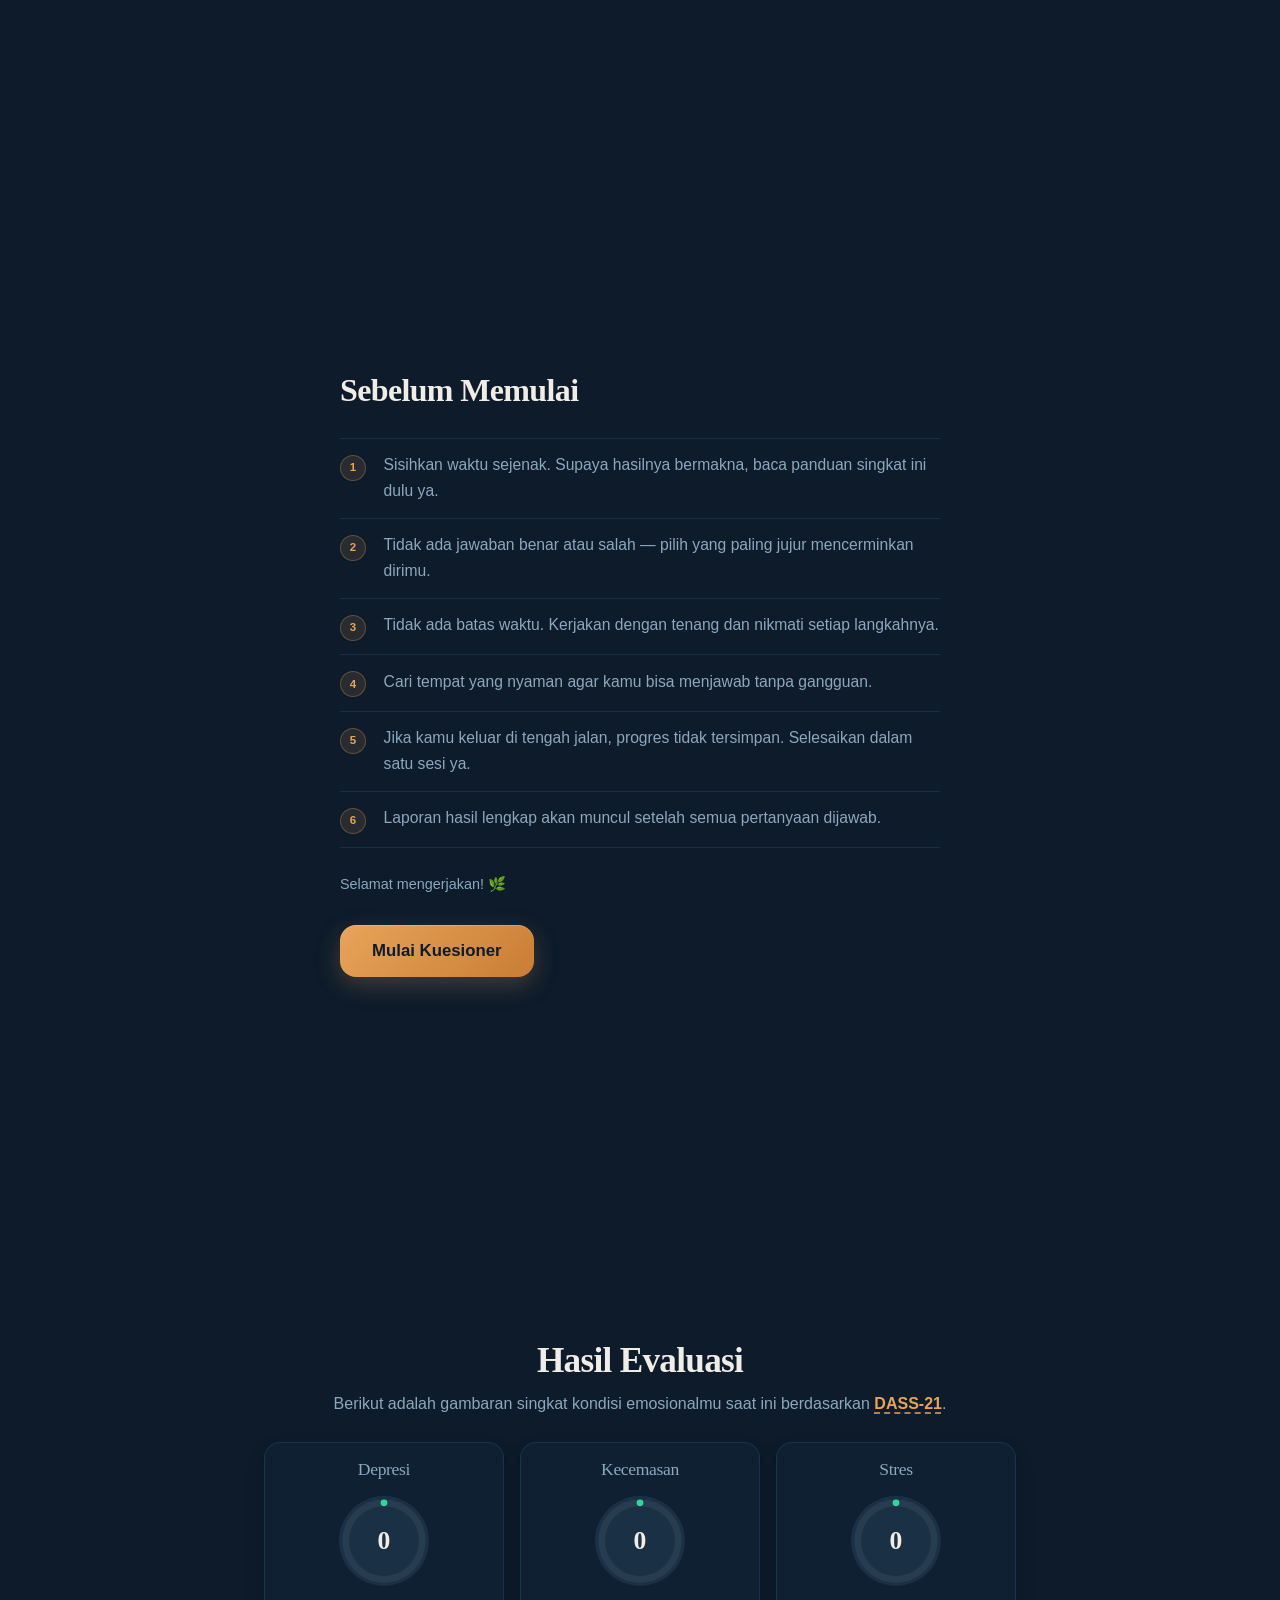
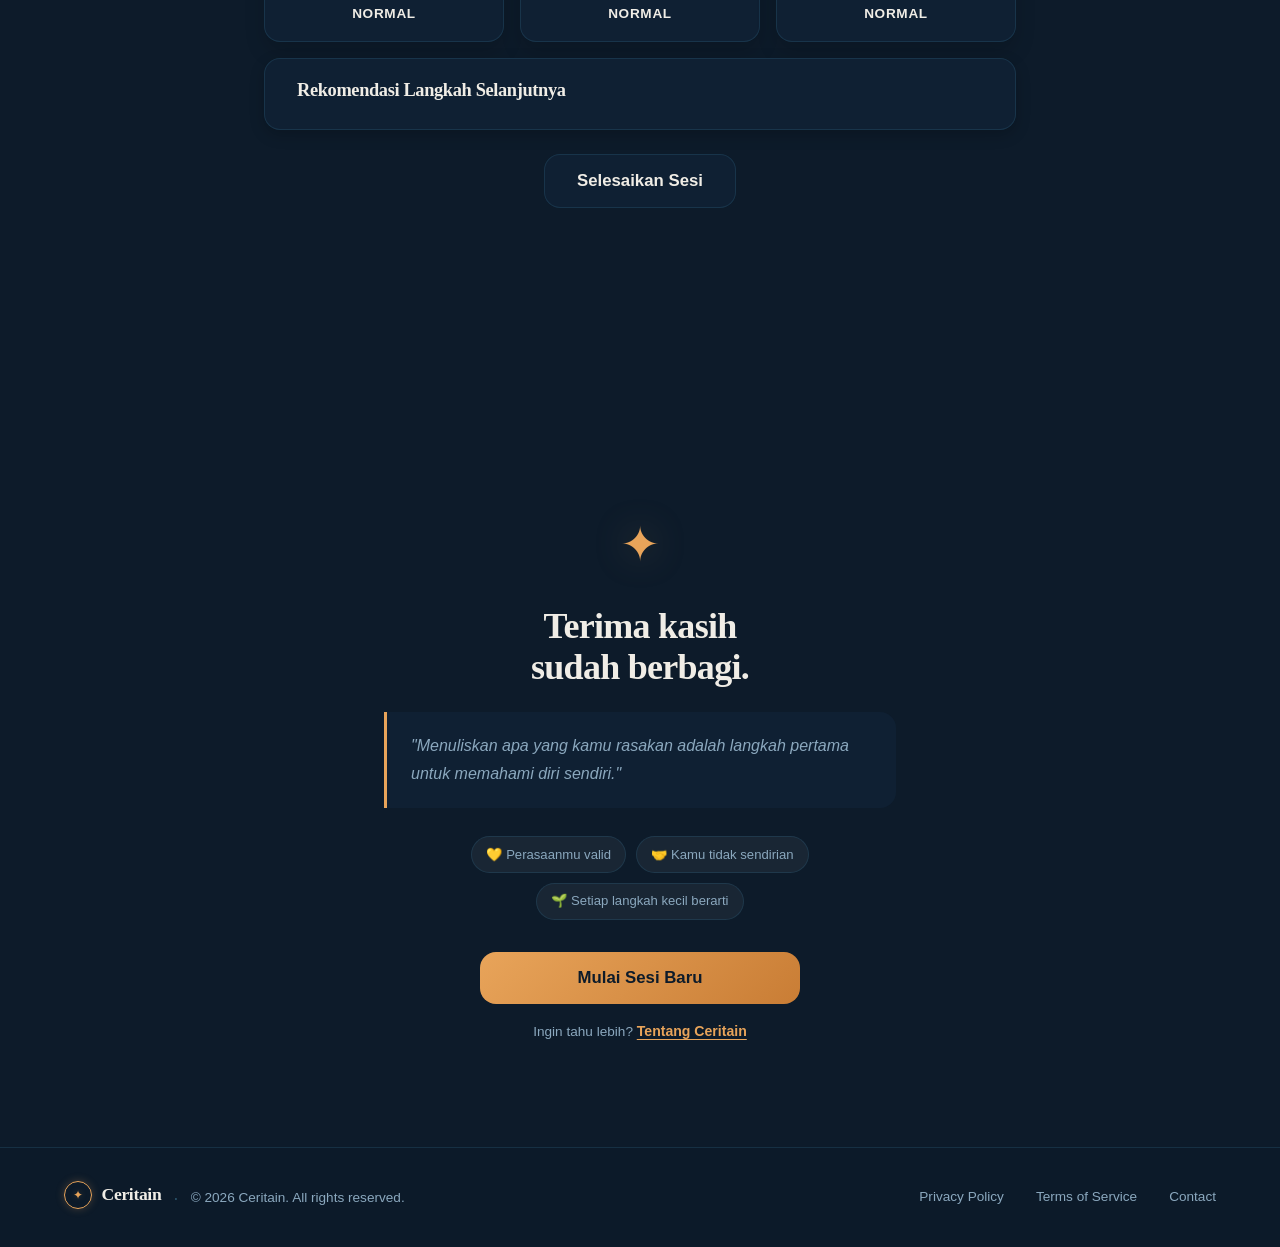
==== commit 57b89c89: "Update index.html" ====
--- a/index.html
+++ b/index.html
@@ -3,64 +3,42 @@
 <head>
     <meta charset="UTF-8">
     <meta name="viewport" content="width=device-width, initial-scale=1.0">
-    <title>Ceritain — Apakah kamu sedang stres tanpa sadar?</title>
-
-    <!-- Primary Meta -->
-    <meta name="title" content="Ceritain — Apakah kamu sedang stres tanpa sadar?">
-    <meta name="description" content="Skrining stres, kecemasan & depresi gratis lewat DASS-21. Mulai dengan bercerita.">
-    <meta name="keywords" content="skrining mental health, DASS-21, stres, kecemasan, depresi, kesehatan mental, Indonesia">
-    <meta name="author" content="Ceritain">
-    <meta name="robots" content="index, follow">
-
-    <!-- Open Graph / Facebook -->
-    <meta property="og:type" content="website">
-    <meta property="og:url" content="https://ceritain-eight.vercel.app/">
-    <meta property="og:title" content="Ceritain — Apakah kamu sedang stres tanpa sadar?">
-    <meta property="og:description" content="Skrining stres, kecemasan & depresi gratis lewat DASS-21. Mulai dengan bercerita.">
-    <meta property="og:image" content="https://ceritain-eight.vercel.app/og-image.png">
+    <title>Ceritain - Ruang Cerita & Skrining DASS-21</title>
+    <meta name="description" content="Ceritain adalah ruang aman untuk bercerita sekaligus menyediakan skrining kondisi psikologis awal berbasis kuesioner DASS-21.">
+    <!-- OG / Social Meta -->
+    <meta property="og:title" content="Apakah kamu sedang stres tanpa sadar?">
+    <meta property="og:description" content="Ceritain — ruang aman untuk bercerita dan skrining psikologis gratis berbasis DASS-21.">
+    <meta property="og:image" content="/og-image.png">
     <meta property="og:image:width" content="1200">
     <meta property="og:image:height" content="630">
-    <meta property="og:image:alt" content="Ceritain — Skrining Psikologis Gratis">
-    <meta property="og:site_name" content="Ceritain">
-    <meta property="og:locale" content="id_ID">
-
-    <!-- Twitter Card -->
+    <meta property="og:type" content="website">
     <meta name="twitter:card" content="summary_large_image">
-    <meta name="twitter:url" content="https://ceritain-eight.vercel.app/">
-    <meta name="twitter:title" content="Ceritain — Apakah kamu sedang stres tanpa sadar?">
-    <meta name="twitter:description" content="Skrining stres, kecemasan & depresi gratis lewat DASS-21. Mulai dengan bercerita.">
-    <meta name="twitter:image" content="https://ceritain-eight.vercel.app/og-image.png">
-
-    <!-- Canonical -->
-    <link rel="canonical" href="https://ceritain-eight.vercel.app/">
-
-    <!-- Favicon -->
-    <link rel="icon" type="image/svg+xml" href="data:image/svg+xml,<svg xmlns='http://www.w3.org/2000/svg' viewBox='0 0 100 100'><text y='.9em' font-size='90'>✦</text></svg>">
-    <link rel="apple-touch-icon" href="data:image/svg+xml,<svg xmlns='http://www.w3.org/2000/svg' viewBox='0 0 100 100'><text y='.9em' font-size='90'>✦</text></svg>">
-
-    <!-- Preconnect for Google Fonts -->
-    <link rel="preconnect" href="https://fonts.googleapis.com">
-    <link rel="preconnect" href="https://fonts.gstatic.com" crossorigin>
+    <meta name="twitter:image" content="/og-image.png">
     <link href="https://fonts.googleapis.com/css2?family=Inter:wght@300;400;500;600;700&display=swap" rel="stylesheet">
-
     <link href="https://unpkg.com/aos@2.3.1/dist/aos.css" rel="stylesheet">
     <link rel="stylesheet" href="styles.css">
-
     <!-- Anti-flash: apply saved theme synchronously sebelum paint -->
     <script>
         (function(){
             try {
                 var t = localStorage.getItem('ceritain-theme');
-                if (t === 'dark') {
+                // Default dark — hanya tetap light jika user sudah pilih light
+                if (t === 'light') {
+                    document.documentElement.removeAttribute('data-theme');
+                } else {
                     document.documentElement.setAttribute('data-theme','dark');
                 }
-            } catch(e){}
+            } catch(e){
+                document.documentElement.setAttribute('data-theme','dark');
+            }
         })();
+    </script>
     </script>
 </head>
 <body>
 
     <header id="top-nav" class="top-nav">
+        <!-- Logo: klik buka dropdown menu -->
         <button id="btn-logo-menu" class="logo-text logo-btn" aria-label="Buka menu" aria-expanded="false">
             <span class="nav-logo-icon">
                 <span class="nav-logo-star">✦</span>
@@ -68,6 +46,7 @@
             Ceritain
         </button>
 
+        <!-- Desktop nav (tengah) -->
         <nav class="main-nav" id="main-nav" style="display: flex; align-items: center;">
             <a href="#home" class="nav-link active">Mulai</a>
             <a href="#storytelling" class="nav-link">Curhat</a>
@@ -76,12 +55,13 @@
             <a href="#thankyou-section" class="nav-link">Selesai</a>
         </nav>
 
+        <!-- Kanan: theme toggle + back -->
         <div class="nav-right">
-            <button id="btn-theme-toggle" class="btn-icon" style="display: flex; align-items: center;" aria-label="Toggle tema">
+            <button id="btn-theme-toggle" class="btn-icon" style="display: flex; align-items: center;">
                 <svg id="theme-icon-light" xmlns="http://www.w3.org/2000/svg" width="16" height="16" viewBox="0 0 24 24" fill="none" stroke="currentColor" stroke-width="2" stroke-linecap="round" stroke-linejoin="round" style="display:none;"><circle cx="12" cy="12" r="5"></circle><line x1="12" y1="1" x2="12" y2="3"></line><line x1="12" y1="21" x2="12" y2="23"></line><line x1="4.22" y1="4.22" x2="5.64" y2="5.64"></line><line x1="18.36" y1="18.36" x2="19.78" y2="19.78"></line><line x1="1" y1="12" x2="3" y2="12"></line><line x1="21" y1="12" x2="23" y2="12"></line><line x1="4.22" y1="19.78" x2="5.64" y2="18.36"></line><line x1="18.36" y1="5.64" x2="19.78" y2="4.22"></line></svg>
                 <svg id="theme-icon-dark" xmlns="http://www.w3.org/2000/svg" width="16" height="16" viewBox="0 0 24 24" fill="none" stroke="currentColor" stroke-width="2" stroke-linecap="round" stroke-linejoin="round"><path d="M21 12.79A9 9 0 1 1 11.21 3 7 7 0 0 0 21 12.79z"></path></svg>
             </button>
-            <button id="btn-back" class="btn-icon" style="display: none;" aria-label="Kembali">
+            <button id="btn-back" class="btn-icon" style="display: none;">
                 <svg xmlns="http://www.w3.org/2000/svg" width="18" height="18" viewBox="0 0 24 24" fill="none" stroke="currentColor" stroke-width="2" stroke-linecap="round" stroke-linejoin="round">
                     <line x1="19" y1="12" x2="5" y2="12"></line>
                     <polyline points="12 19 5 12 12 5"></polyline>
@@ -91,9 +71,10 @@
         </div>
     </header>
 
-    <!-- Dropdown Menu -->
+    <!-- Dropdown Menu (triggered by logo click) -->
     <div id="dropdown-menu" class="dropdown-menu" role="dialog" aria-label="Menu navigasi">
         <div class="dropdown-menu-inner">
+            <!-- Header: logo kiri, X kanan -->
             <div class="dropdown-header">
                 <button class="logo-text logo-btn dropdown-logo" onclick="closeDropdownMenu()">
                     <span class="nav-logo-icon"><span class="nav-logo-star">✦</span></span>
@@ -104,6 +85,7 @@
                 </button>
             </div>
 
+            <!-- Nav links besar -->
             <nav class="dropdown-nav">
                 <a href="#home" class="dropdown-nav-link" onclick="closeDropdownMenu()">Mulai</a>
                 <a href="#storytelling" class="dropdown-nav-link" onclick="closeDropdownMenu()">Curhat</a>
@@ -112,20 +94,23 @@
                 <a href="#thankyou-section" class="dropdown-nav-link" onclick="closeDropdownMenu()">Selesai</a>
             </nav>
 
+            <!-- Divider -->
             <div class="dropdown-divider"></div>
 
+            <!-- Footer link: Tentang Ceritain -->
             <div class="dropdown-footer">
                 <span class="dropdown-footer-label">Ingin tahu lebih?</span>
                 <button class="dropdown-about-btn" id="btn-open-about" onclick="closeDropdownMenu(); openAboutModal()">Tentang Ceritain</button>
             </div>
         </div>
     </div>
+    <!-- Dropdown Backdrop -->
     <div id="dropdown-backdrop" class="dropdown-backdrop" onclick="closeDropdownMenu()"></div>
 
     <!-- Modal: Tentang Ceritain -->
-    <div id="about-modal-overlay" class="about-modal-overlay" role="dialog" aria-modal="true" aria-label="Tentang Ceritain">
+    <div id="about-modal-overlay" class="about-modal-overlay">
         <div class="about-modal-box">
-            <button class="btn-close-modal" onclick="closeAboutModal()" title="Tutup" aria-label="Tutup modal">&times;</button>
+            <button class="btn-close-modal" onclick="closeAboutModal()" title="Tutup">&times;</button>
             <div class="about-modal-logo">
                 <span style="font-size:2rem; color: var(--accent-color);">✦</span>
                 <span class="about-modal-brand">Ceritain</span>
@@ -146,6 +131,7 @@
 
     <!-- 1. Hero Section -->
     <section id="home" class="screen hero-screen">
+        <!-- Left: Text Content -->
         <div class="hero-left" data-aos="fade-right" data-aos-duration="900">
             <h1 class="hero-title">
                 Luapkan<br>
@@ -163,6 +149,7 @@
             </div>
         </div>
 
+        <!-- Right: Decorative Visual -->
         <div class="hero-right" data-aos="fade-left" data-aos-duration="900" data-aos-delay="200">
             <div class="hero-visual-stack">
                 <div class="hero-star-wrap">
@@ -179,6 +166,7 @@
     <!-- 2. Storytelling Section -->
     <section id="storytelling" class="screen">
         <div class="story-split">
+            <!-- Kiri: info -->
             <div class="story-left" data-aos="fade-right" data-aos-duration="800">
                 <p class="hero-eyebrow">Ruang Aman</p>
                 <h2 class="story-heading">Apa yang sedang<br><span class="hero-accent">membebanimu?</span></h2>
@@ -189,10 +177,11 @@
                     <span class="story-pill">🤍 Tanpa penilaian</span>
                 </div>
             </div>
+            <!-- Kanan: textarea -->
             <div class="story-right" data-aos="fade-left" data-aos-duration="800" data-aos-delay="150">
                 <div class="textarea-wrapper">
-                    <textarea id="story-input" placeholder="Ketik ceritamu di sini..." aria-label="Ceritakan perasaanmu"></textarea>
-                    <button id="btn-selesai-cerita" class="btn-send" disabled title="Kirim cerita" aria-label="Kirim cerita">
+                    <textarea id="story-input" placeholder="Ketik ceritamu di sini..."></textarea>
+                    <button id="btn-selesai-cerita" class="btn-send" disabled title="Kirim cerita">
                         <svg xmlns="http://www.w3.org/2000/svg" width="20" height="20" viewBox="0 0 24 24" fill="none" stroke="currentColor" stroke-width="2" stroke-linecap="round" stroke-linejoin="round">
                             <line x1="22" y1="2" x2="11" y2="13"></line>
                             <polygon points="22 2 15 22 11 13 2 9 22 2"></polygon>
@@ -210,7 +199,7 @@
     <section id="survey" class="screen">
         <div class="container dass-content">
 
-            <!-- Panduan -->
+            <!-- Panduan: tampil sebelum kuis dimulai -->
             <div id="quiz-guide" class="quiz-guide">
                 <h2 class="quiz-guide-title" data-aos="fade-up">Sebelum Memulai</h2>
                 <ol class="quiz-guide-list" data-aos="fade-up" data-aos-delay="100">
@@ -227,21 +216,22 @@
                 </div>
             </div>
 
-            <!-- Kuis -->
+            <!-- Kuis: tersembunyi dulu -->
             <div id="quiz-questions" style="display:none; width:100%;">
                 <div class="progress-container">
                     <div class="progress-info">
                         <span>Pertanyaan <span id="current-q">1</span>/21</span>
                     </div>
-                    <div class="progress-bar-bg" role="progressbar" aria-valuemin="0" aria-valuemax="100" aria-valuenow="0">
+                    <div class="progress-bar-bg">
                         <div id="progress-bar-fill" class="progress-bar-fill"></div>
                     </div>
                 </div>
                 
                 <div class="question-container">
-                    <span class="question-number-deco" id="question-number-deco" aria-hidden="true">01</span>
+                    <!-- Nomor soal dekoratif -->
+                    <span class="question-number-deco" id="question-number-deco">01</span>
                     <h2 id="dass-question-text" class="question-text">Loading question...</h2>
-                    <div class="answers-container" role="group" aria-label="Pilih jawaban">
+                    <div class="answers-container">
                         <button class="btn-answer" data-value="0">Tidak pernah sama sekali</button>
                         <button class="btn-answer" data-value="1">Kadang-kadang</button>
                         <button class="btn-answer" data-value="2">Sering</button>
@@ -249,12 +239,13 @@
                     </div>
                 </div>
 
+                <!-- Navigasi Back / Next -->
                 <div class="quiz-nav">
-                    <button id="btn-quiz-back" class="btn-quiz-nav btn-quiz-back" disabled aria-label="Soal sebelumnya">
+                    <button id="btn-quiz-back" class="btn-quiz-nav btn-quiz-back" disabled>
                         <svg xmlns="http://www.w3.org/2000/svg" width="16" height="16" viewBox="0 0 24 24" fill="none" stroke="currentColor" stroke-width="2.5" stroke-linecap="round" stroke-linejoin="round"><line x1="19" y1="12" x2="5" y2="12"></line><polyline points="12 19 5 12 12 5"></polyline></svg>
                         Kembali
                     </button>
-                    <button id="btn-quiz-next" class="btn-quiz-nav btn-quiz-next" disabled aria-label="Soal berikutnya">
+                    <button id="btn-quiz-next" class="btn-quiz-nav btn-quiz-next" disabled>
                         Lanjut
                         <svg xmlns="http://www.w3.org/2000/svg" width="16" height="16" viewBox="0 0 24 24" fill="none" stroke="currentColor" stroke-width="2.5" stroke-linecap="round" stroke-linejoin="round"><line x1="5" y1="12" x2="19" y2="12"></line><polyline points="12 5 19 12 12 19"></polyline></svg>
                     </button>
@@ -274,7 +265,7 @@
                 <div class="result-card" id="card-depression">
                     <h3>Depresi</h3>
                     <div class="score-circle">
-                        <svg class="score-ring" viewBox="0 0 80 80" aria-hidden="true"><circle class="score-ring-bg" cx="40" cy="40" r="34"/><circle class="score-ring-fill" id="ring-depression" cx="40" cy="40" r="34"/></svg>
+                        <svg class="score-ring" viewBox="0 0 80 80"><circle class="score-ring-bg" cx="40" cy="40" r="34"/><circle class="score-ring-fill" id="ring-depression" cx="40" cy="40" r="34"/></svg>
                         <span class="score-value" id="score-depression">0</span>
                     </div>
                     <p class="severity" id="severity-depression">Normal</p>
@@ -283,7 +274,7 @@
                 <div class="result-card" id="card-anxiety">
                     <h3>Kecemasan</h3>
                     <div class="score-circle">
-                        <svg class="score-ring" viewBox="0 0 80 80" aria-hidden="true"><circle class="score-ring-bg" cx="40" cy="40" r="34"/><circle class="score-ring-fill" id="ring-anxiety" cx="40" cy="40" r="34"/></svg>
+                        <svg class="score-ring" viewBox="0 0 80 80"><circle class="score-ring-bg" cx="40" cy="40" r="34"/><circle class="score-ring-fill" id="ring-anxiety" cx="40" cy="40" r="34"/></svg>
                         <span class="score-value" id="score-anxiety">0</span>
                     </div>
                     <p class="severity" id="severity-anxiety">Normal</p>
@@ -292,17 +283,11 @@
                 <div class="result-card" id="card-stress">
                     <h3>Stres</h3>
                     <div class="score-circle">
-                        <svg class="score-ring" viewBox="0 0 80 80" aria-hidden="true"><circle class="score-ring-bg" cx="40" cy="40" r="34"/><circle class="score-ring-fill" id="ring-stress" cx="40" cy="40" r="34"/></svg>
+                        <svg class="score-ring" viewBox="0 0 80 80"><circle class="score-ring-bg" cx="40" cy="40" r="34"/><circle class="score-ring-fill" id="ring-stress" cx="40" cy="40" r="34"/></svg>
                         <span class="score-value" id="score-stress">0</span>
                     </div>
                     <p class="severity" id="severity-stress">Normal</p>
                 </div>
-            </div>
-
-            <!-- Disclaimer klinis — FIX: ditambahkan langsung di halaman hasil -->
-            <div class="result-disclaimer" data-aos="fade-up" data-aos-delay="250">
-                <svg xmlns="http://www.w3.org/2000/svg" width="15" height="15" viewBox="0 0 24 24" fill="none" stroke="currentColor" stroke-width="2" stroke-linecap="round" stroke-linejoin="round" aria-hidden="true"><circle cx="12" cy="12" r="10"/><line x1="12" y1="8" x2="12" y2="12"/><line x1="12" y1="16" x2="12.01" y2="16"/></svg>
-                Hasil ini bersifat indikatif, <strong>bukan diagnosis klinis</strong>. Konsultasikan dengan profesional kesehatan mental untuk penanganan lebih lanjut.
             </div>
             
             <div class="recommendation-container" data-aos="fade-up" data-aos-delay="300">
@@ -318,10 +303,11 @@
         </div>
     </section>
 
-    <!-- 5. Thank You Section -->
+    <!-- General Thank You / Supportive Section -->
     <section id="thankyou-section" class="screen">
         <div class="container thankyou-content">
-            <div class="thankyou-icon" data-aos="zoom-in" aria-hidden="true">✦</div>
+            <!-- Ikon dekoratif -->
+            <div class="thankyou-icon" data-aos="zoom-in">✦</div>
 
             <h2 data-aos="fade-up">Terima kasih<br>sudah berbagi.</h2>
 
@@ -347,13 +333,10 @@
     </section>
 
     <!-- Analysis Result Modal -->
-    <div id="analysis-modal-overlay" class="analysis-modal-overlay" role="dialog" aria-modal="true" aria-label="Hasil analisis cerita">
+    <div id="analysis-modal-overlay" class="analysis-modal-overlay">
         <div id="analysis-result" class="result-box">
-            <button id="btn-close-analysis" class="btn-close-modal" title="Tutup" aria-label="Tutup">&times;</button>
+            <button id="btn-close-analysis" class="btn-close-modal" title="Tutup">&times;</button>
             <p id="analysis-message"></p>
-            <div id="keyword-info" style="display:none;">
-                <span id="keyword-count">0</span> kata terdeteksi: <span id="keyword-tags-text"></span>
-            </div>
             <button id="btn-lanjut-kuis" class="btn primary" style="display: none;">Mulai Tes Kuesioner</button>
         </div>
     </div>
@@ -370,7 +353,7 @@
                 </div>
                 <span class="footer-copy">© 2026 Ceritain. All rights reserved.</span>
             </div>
-            <nav class="footer-nav" aria-label="Footer navigation">
+            <nav class="footer-nav">
                 <a href="#" class="footer-link">Privacy Policy</a>
                 <a href="#" class="footer-link">Terms of Service</a>
                 <a href="#" class="footer-link">Contact</a>
@@ -378,6 +361,7 @@
         </div>
     </footer>
 
+    <!-- Scripts: AOS, GSAP, and Custom App Logic -->
     <script src="https://unpkg.com/aos@2.3.1/dist/aos.js"></script>
     <script src="https://cdnjs.cloudflare.com/ajax/libs/gsap/3.12.2/gsap.min.js"></script>
     <script src="app.js"></script>
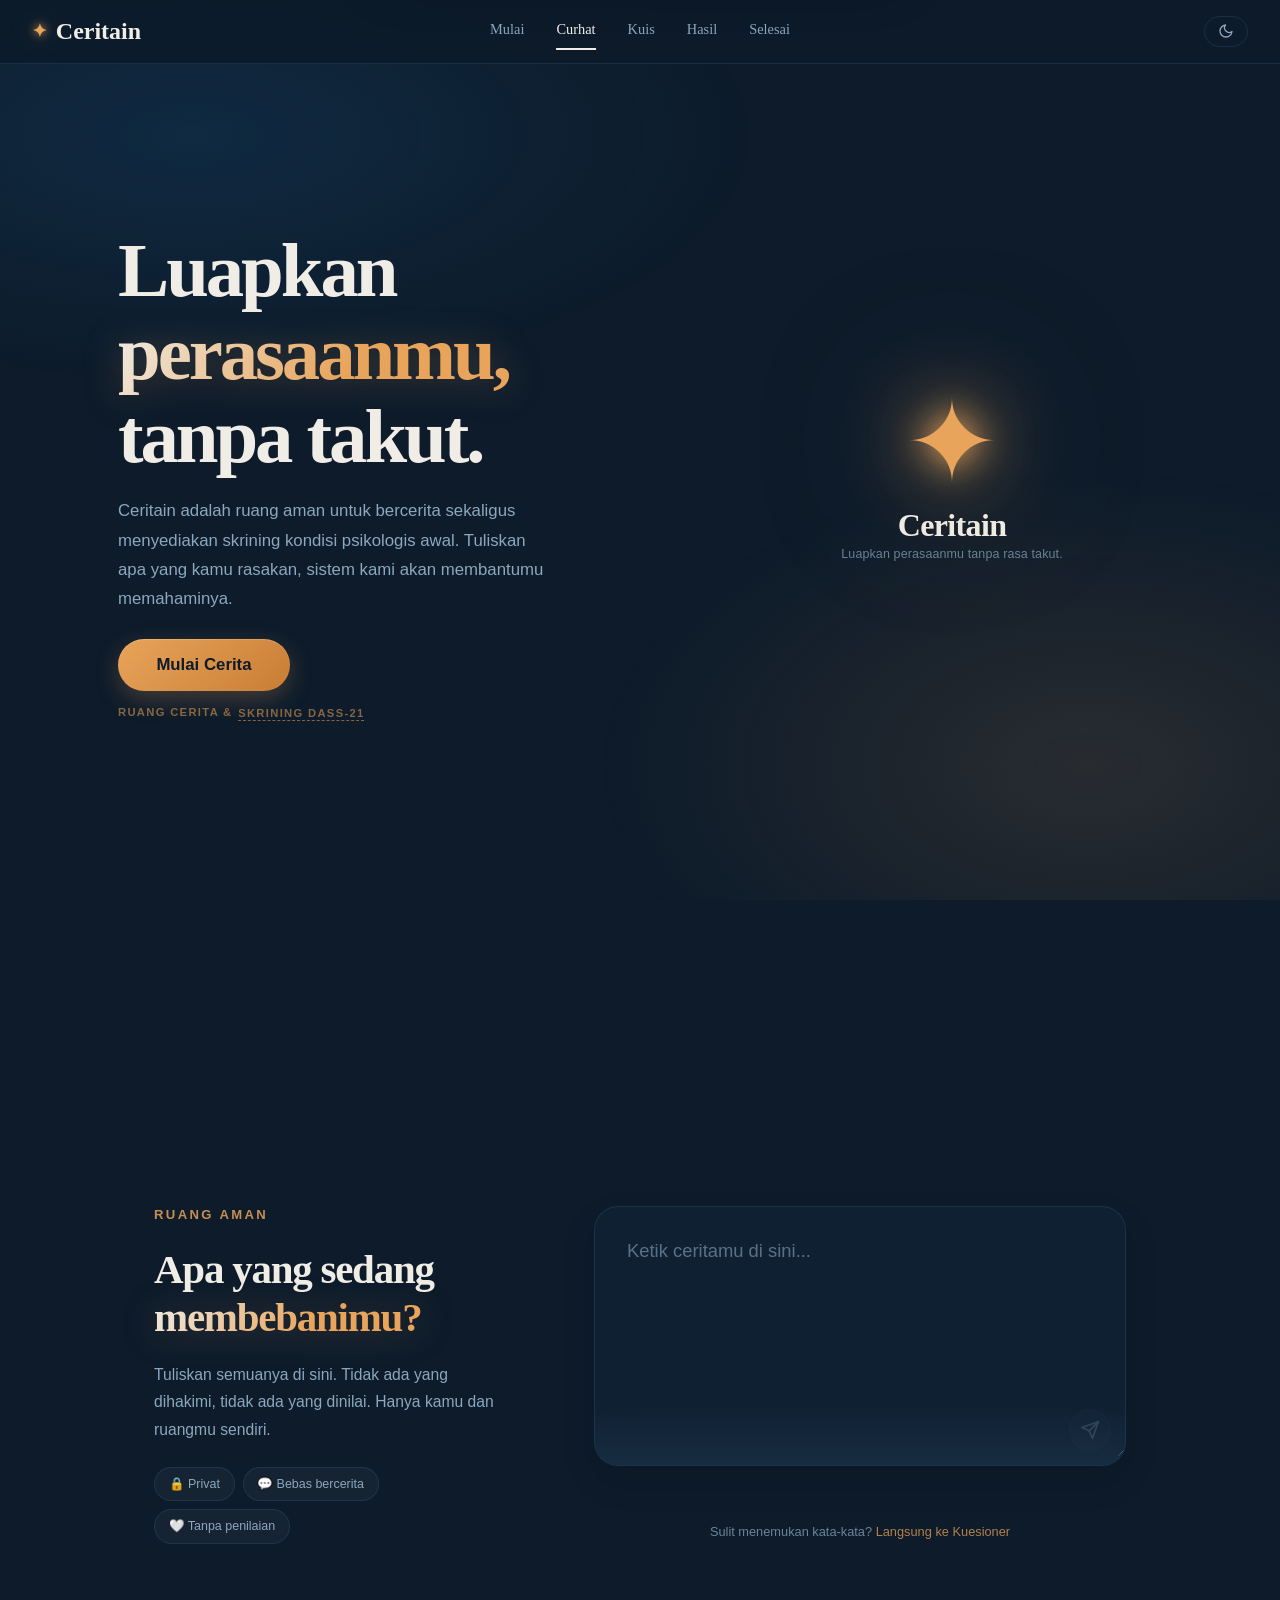
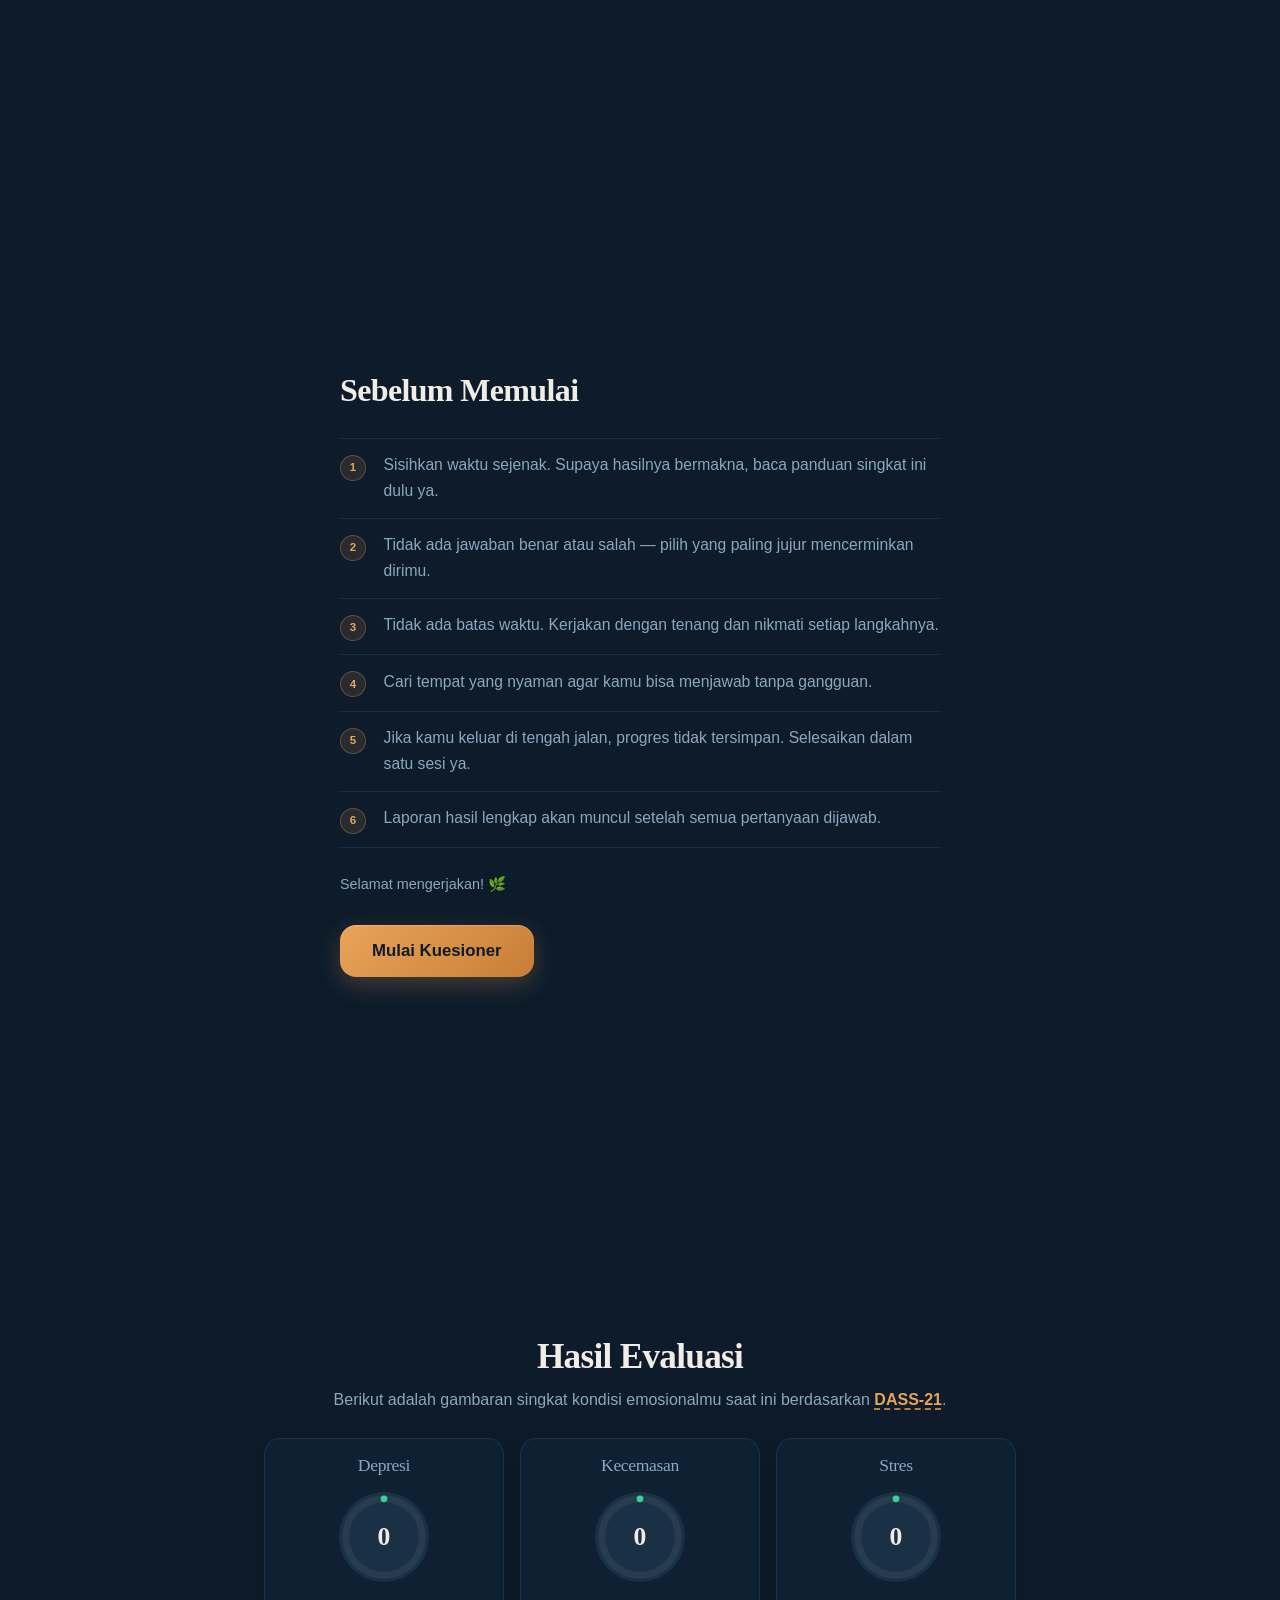
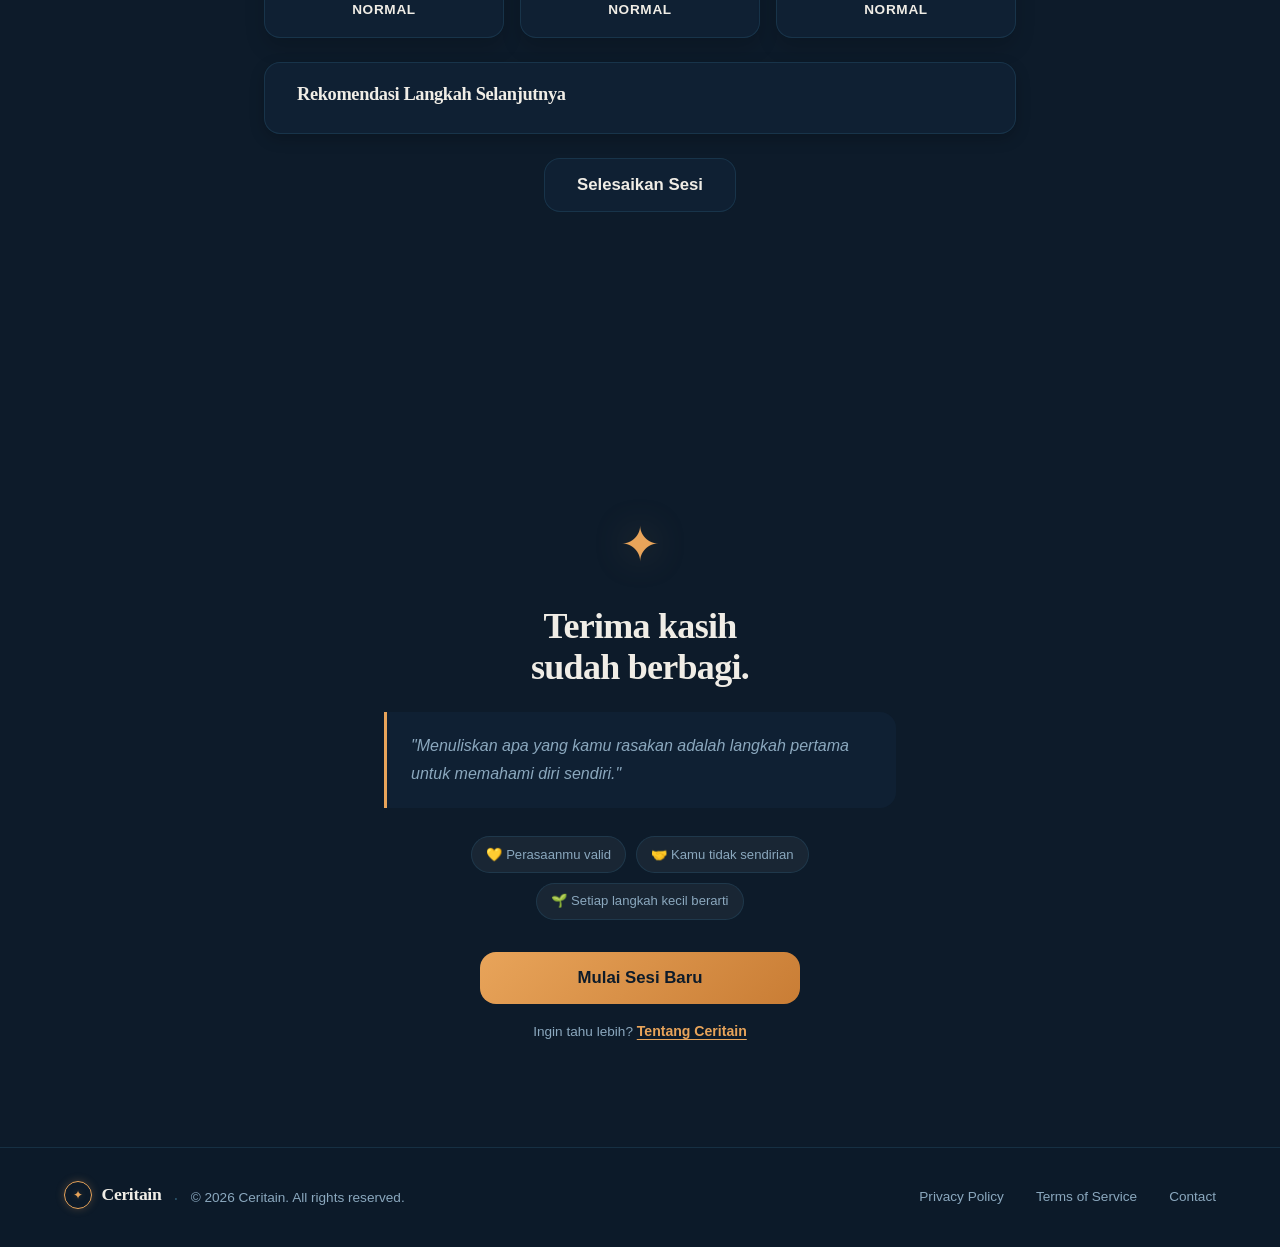
==== commit 47784b25: "Update index.html fix: default light theme + prevent layout shift on modal open" ====
--- a/index.html
+++ b/index.html
@@ -1,13 +1,16 @@
 <!DOCTYPE html>
 <html lang="id">
+
 <head>
     <meta charset="UTF-8">
     <meta name="viewport" content="width=device-width, initial-scale=1.0">
     <title>Ceritain - Ruang Cerita & Skrining DASS-21</title>
-    <meta name="description" content="Ceritain adalah ruang aman untuk bercerita sekaligus menyediakan skrining kondisi psikologis awal berbasis kuesioner DASS-21.">
+    <meta name="description"
+        content="Ceritain adalah ruang aman untuk bercerita sekaligus menyediakan skrining kondisi psikologis awal berbasis kuesioner DASS-21.">
     <!-- OG / Social Meta -->
     <meta property="og:title" content="Apakah kamu sedang stres tanpa sadar?">
-    <meta property="og:description" content="Ceritain — ruang aman untuk bercerita dan skrining psikologis gratis berbasis DASS-21.">
+    <meta property="og:description"
+        content="Ceritain — ruang aman untuk bercerita dan skrining psikologis gratis berbasis DASS-21.">
     <meta property="og:image" content="/og-image.png">
     <meta property="og:image:width" content="1200">
     <meta property="og:image:height" content="630">
@@ -19,22 +22,23 @@
     <link rel="stylesheet" href="styles.css">
     <!-- Anti-flash: apply saved theme synchronously sebelum paint -->
     <script>
-        (function(){
+        (function () {
             try {
                 var t = localStorage.getItem('ceritain-theme');
-                // Default dark — hanya tetap light jika user sudah pilih light
-                if (t === 'light') {
+                // Default light — hanya dark jika user sudah pilih dark
+                if (t === 'dark') {
+                    document.documentElement.setAttribute('data-theme', 'dark');
+                } else {
                     document.documentElement.removeAttribute('data-theme');
-                } else {
-                    document.documentElement.setAttribute('data-theme','dark');
                 }
-            } catch(e){
-                document.documentElement.setAttribute('data-theme','dark');
+            } catch (e) {
+                document.documentElement.removeAttribute('data-theme');
             }
         })();
     </script>
     </script>
 </head>
+
 <body>
 
     <header id="top-nav" class="top-nav">
@@ -58,11 +62,27 @@
         <!-- Kanan: theme toggle + back -->
         <div class="nav-right">
             <button id="btn-theme-toggle" class="btn-icon" style="display: flex; align-items: center;">
-                <svg id="theme-icon-light" xmlns="http://www.w3.org/2000/svg" width="16" height="16" viewBox="0 0 24 24" fill="none" stroke="currentColor" stroke-width="2" stroke-linecap="round" stroke-linejoin="round" style="display:none;"><circle cx="12" cy="12" r="5"></circle><line x1="12" y1="1" x2="12" y2="3"></line><line x1="12" y1="21" x2="12" y2="23"></line><line x1="4.22" y1="4.22" x2="5.64" y2="5.64"></line><line x1="18.36" y1="18.36" x2="19.78" y2="19.78"></line><line x1="1" y1="12" x2="3" y2="12"></line><line x1="21" y1="12" x2="23" y2="12"></line><line x1="4.22" y1="19.78" x2="5.64" y2="18.36"></line><line x1="18.36" y1="5.64" x2="19.78" y2="4.22"></line></svg>
-                <svg id="theme-icon-dark" xmlns="http://www.w3.org/2000/svg" width="16" height="16" viewBox="0 0 24 24" fill="none" stroke="currentColor" stroke-width="2" stroke-linecap="round" stroke-linejoin="round"><path d="M21 12.79A9 9 0 1 1 11.21 3 7 7 0 0 0 21 12.79z"></path></svg>
+                <svg id="theme-icon-light" xmlns="http://www.w3.org/2000/svg" width="16" height="16" viewBox="0 0 24 24"
+                    fill="none" stroke="currentColor" stroke-width="2" stroke-linecap="round" stroke-linejoin="round"
+                    style="display:none;">
+                    <circle cx="12" cy="12" r="5"></circle>
+                    <line x1="12" y1="1" x2="12" y2="3"></line>
+                    <line x1="12" y1="21" x2="12" y2="23"></line>
+                    <line x1="4.22" y1="4.22" x2="5.64" y2="5.64"></line>
+                    <line x1="18.36" y1="18.36" x2="19.78" y2="19.78"></line>
+                    <line x1="1" y1="12" x2="3" y2="12"></line>
+                    <line x1="21" y1="12" x2="23" y2="12"></line>
+                    <line x1="4.22" y1="19.78" x2="5.64" y2="18.36"></line>
+                    <line x1="18.36" y1="5.64" x2="19.78" y2="4.22"></line>
+                </svg>
+                <svg id="theme-icon-dark" xmlns="http://www.w3.org/2000/svg" width="16" height="16" viewBox="0 0 24 24"
+                    fill="none" stroke="currentColor" stroke-width="2" stroke-linecap="round" stroke-linejoin="round">
+                    <path d="M21 12.79A9 9 0 1 1 11.21 3 7 7 0 0 0 21 12.79z"></path>
+                </svg>
             </button>
             <button id="btn-back" class="btn-icon" style="display: none;">
-                <svg xmlns="http://www.w3.org/2000/svg" width="18" height="18" viewBox="0 0 24 24" fill="none" stroke="currentColor" stroke-width="2" stroke-linecap="round" stroke-linejoin="round">
+                <svg xmlns="http://www.w3.org/2000/svg" width="18" height="18" viewBox="0 0 24 24" fill="none"
+                    stroke="currentColor" stroke-width="2" stroke-linecap="round" stroke-linejoin="round">
                     <line x1="19" y1="12" x2="5" y2="12"></line>
                     <polyline points="12 19 5 12 12 5"></polyline>
                 </svg>
@@ -81,7 +101,11 @@
                     Ceritain
                 </button>
                 <button id="btn-close-dropdown" class="btn-close-dropdown" aria-label="Tutup menu">
-                    <svg xmlns="http://www.w3.org/2000/svg" width="20" height="20" viewBox="0 0 24 24" fill="none" stroke="currentColor" stroke-width="2.5" stroke-linecap="round" stroke-linejoin="round"><line x1="18" y1="6" x2="6" y2="18"></line><line x1="6" y1="6" x2="18" y2="18"></line></svg>
+                    <svg xmlns="http://www.w3.org/2000/svg" width="20" height="20" viewBox="0 0 24 24" fill="none"
+                        stroke="currentColor" stroke-width="2.5" stroke-linecap="round" stroke-linejoin="round">
+                        <line x1="18" y1="6" x2="6" y2="18"></line>
+                        <line x1="6" y1="6" x2="18" y2="18"></line>
+                    </svg>
                 </button>
             </div>
 
@@ -100,7 +124,8 @@
             <!-- Footer link: Tentang Ceritain -->
             <div class="dropdown-footer">
                 <span class="dropdown-footer-label">Ingin tahu lebih?</span>
-                <button class="dropdown-about-btn" id="btn-open-about" onclick="closeDropdownMenu(); openAboutModal()">Tentang Ceritain</button>
+                <button class="dropdown-about-btn" id="btn-open-about"
+                    onclick="closeDropdownMenu(); openAboutModal()">Tentang Ceritain</button>
             </div>
         </div>
     </div>
@@ -116,15 +141,20 @@
                 <span class="about-modal-brand">Ceritain</span>
             </div>
             <p class="about-modal-desc">
-                <strong>Ceritain</strong> adalah ruang aman digital untuk mengekspresikan perasaan tanpa rasa takut dihakimi. Kami percaya bahwa menuliskan apa yang kamu rasakan adalah langkah pertama menuju pemahaman diri yang lebih baik.
+                <strong>Ceritain</strong> adalah ruang aman digital untuk mengekspresikan perasaan tanpa rasa takut
+                dihakimi. Kami percaya bahwa menuliskan apa yang kamu rasakan adalah langkah pertama menuju pemahaman
+                diri yang lebih baik.
             </p>
             <div class="about-modal-divider"></div>
             <h4 class="about-modal-subtitle">Apa itu DASS-21?</h4>
             <p class="about-modal-desc">
-                DASS-21 (<em>Skala Depresi, Kecemasan, dan Stres</em>) adalah kuesioner psikologis terstandarisasi yang terdiri dari 21 pertanyaan untuk mengukur tingkat <strong>depresi</strong>, <strong>kecemasan</strong>, dan <strong>stres</strong> seseorang. Hasilnya bersifat indikatif — bukan diagnosis klinis.
+                DASS-21 (<em>Skala Depresi, Kecemasan, dan Stres</em>) adalah kuesioner psikologis terstandarisasi yang
+                terdiri dari 21 pertanyaan untuk mengukur tingkat <strong>depresi</strong>, <strong>kecemasan</strong>,
+                dan <strong>stres</strong> seseorang. Hasilnya bersifat indikatif — bukan diagnosis klinis.
             </p>
             <p class="about-modal-note">
-                ⚠️ Jika kamu merasa membutuhkan bantuan lebih lanjut, kami sangat menyarankan untuk berkonsultasi dengan tenaga profesional kesehatan jiwa.
+                ⚠️ Jika kamu merasa membutuhkan bantuan lebih lanjut, kami sangat menyarankan untuk berkonsultasi dengan
+                tenaga profesional kesehatan jiwa.
             </p>
         </div>
     </div>
@@ -139,13 +169,15 @@
                 tanpa takut.
             </h1>
             <p class="hero-desc">
-                Ceritain adalah ruang aman untuk bercerita sekaligus menyediakan skrining kondisi psikologis awal. Tuliskan apa yang kamu rasakan, sistem kami akan membantumu memahaminya.
+                Ceritain adalah ruang aman untuk bercerita sekaligus menyediakan skrining kondisi psikologis awal.
+                Tuliskan apa yang kamu rasakan, sistem kami akan membantumu memahaminya.
             </p>
             <div class="hero-cta-group" data-aos="fade-up" data-aos-delay="300">
                 <button id="btn-mulai" class="btn primary btn-hero">
                     Mulai Cerita
                 </button>
-                <p class="hero-eyebrow hero-eyebrow-below">Ruang Cerita &amp; <button class="dass-inline-link" onclick="openAboutModal()">Skrining DASS-21</button></p>
+                <p class="hero-eyebrow hero-eyebrow-below">Ruang Cerita &amp; <button class="dass-inline-link"
+                        onclick="openAboutModal()">Skrining DASS-21</button></p>
             </div>
         </div>
 
@@ -170,7 +202,8 @@
             <div class="story-left" data-aos="fade-right" data-aos-duration="800">
                 <p class="hero-eyebrow">Ruang Aman</p>
                 <h2 class="story-heading">Apa yang sedang<br><span class="hero-accent">membebanimu?</span></h2>
-                <p class="story-body-text">Tuliskan semuanya di sini. Tidak ada yang dihakimi, tidak ada yang dinilai. Hanya kamu dan ruangmu sendiri.</p>
+                <p class="story-body-text">Tuliskan semuanya di sini. Tidak ada yang dihakimi, tidak ada yang dinilai.
+                    Hanya kamu dan ruangmu sendiri.</p>
                 <div class="story-info-pills">
                     <span class="story-pill">🔒 Privat</span>
                     <span class="story-pill">💬 Bebas bercerita</span>
@@ -182,14 +215,16 @@
                 <div class="textarea-wrapper">
                     <textarea id="story-input" placeholder="Ketik ceritamu di sini..."></textarea>
                     <button id="btn-selesai-cerita" class="btn-send" disabled title="Kirim cerita">
-                        <svg xmlns="http://www.w3.org/2000/svg" width="20" height="20" viewBox="0 0 24 24" fill="none" stroke="currentColor" stroke-width="2" stroke-linecap="round" stroke-linejoin="round">
+                        <svg xmlns="http://www.w3.org/2000/svg" width="20" height="20" viewBox="0 0 24 24" fill="none"
+                            stroke="currentColor" stroke-width="2" stroke-linecap="round" stroke-linejoin="round">
                             <line x1="22" y1="2" x2="11" y2="13"></line>
                             <polygon points="22 2 15 22 11 13 2 9 22 2"></polygon>
                         </svg>
                     </button>
                 </div>
                 <p class="skip-hint">
-                    Sulit menemukan kata-kata? <a href="#survey" id="link-skip-to-quiz" class="skip-link">Langsung ke Kuesioner</a>
+                    Sulit menemukan kata-kata? <a href="#survey" id="link-skip-to-quiz" class="skip-link">Langsung ke
+                        Kuesioner</a>
                 </p>
             </div>
         </div>
@@ -226,7 +261,7 @@
                         <div id="progress-bar-fill" class="progress-bar-fill"></div>
                     </div>
                 </div>
-                
+
                 <div class="question-container">
                     <!-- Nomor soal dekoratif -->
                     <span class="question-number-deco" id="question-number-deco">01</span>
@@ -242,12 +277,20 @@
                 <!-- Navigasi Back / Next -->
                 <div class="quiz-nav">
                     <button id="btn-quiz-back" class="btn-quiz-nav btn-quiz-back" disabled>
-                        <svg xmlns="http://www.w3.org/2000/svg" width="16" height="16" viewBox="0 0 24 24" fill="none" stroke="currentColor" stroke-width="2.5" stroke-linecap="round" stroke-linejoin="round"><line x1="19" y1="12" x2="5" y2="12"></line><polyline points="12 19 5 12 12 5"></polyline></svg>
+                        <svg xmlns="http://www.w3.org/2000/svg" width="16" height="16" viewBox="0 0 24 24" fill="none"
+                            stroke="currentColor" stroke-width="2.5" stroke-linecap="round" stroke-linejoin="round">
+                            <line x1="19" y1="12" x2="5" y2="12"></line>
+                            <polyline points="12 19 5 12 12 5"></polyline>
+                        </svg>
                         Kembali
                     </button>
                     <button id="btn-quiz-next" class="btn-quiz-nav btn-quiz-next" disabled>
                         Lanjut
-                        <svg xmlns="http://www.w3.org/2000/svg" width="16" height="16" viewBox="0 0 24 24" fill="none" stroke="currentColor" stroke-width="2.5" stroke-linecap="round" stroke-linejoin="round"><line x1="5" y1="12" x2="19" y2="12"></line><polyline points="12 5 19 12 12 19"></polyline></svg>
+                        <svg xmlns="http://www.w3.org/2000/svg" width="16" height="16" viewBox="0 0 24 24" fill="none"
+                            stroke="currentColor" stroke-width="2.5" stroke-linecap="round" stroke-linejoin="round">
+                            <line x1="5" y1="12" x2="19" y2="12"></line>
+                            <polyline points="12 5 19 12 12 19"></polyline>
+                        </svg>
                     </button>
                 </div>
             </div>
@@ -259,37 +302,48 @@
     <section id="result" class="screen">
         <div class="container result-content">
             <h2 data-aos="fade-up">Hasil Evaluasi</h2>
-            <p class="subtitle" data-aos="fade-up" data-aos-delay="100">Berikut adalah gambaran singkat kondisi emosionalmu saat ini berdasarkan <button class="dass-inline-link" onclick="openAboutModal()">DASS-21</button>.</p>
-            
+            <p class="subtitle" data-aos="fade-up" data-aos-delay="100">Berikut adalah gambaran singkat kondisi
+                emosionalmu saat ini berdasarkan <button class="dass-inline-link"
+                    onclick="openAboutModal()">DASS-21</button>.</p>
+
             <div class="cards-container" data-aos="fade-up" data-aos-delay="200">
                 <div class="result-card" id="card-depression">
                     <h3>Depresi</h3>
                     <div class="score-circle">
-                        <svg class="score-ring" viewBox="0 0 80 80"><circle class="score-ring-bg" cx="40" cy="40" r="34"/><circle class="score-ring-fill" id="ring-depression" cx="40" cy="40" r="34"/></svg>
+                        <svg class="score-ring" viewBox="0 0 80 80">
+                            <circle class="score-ring-bg" cx="40" cy="40" r="34" />
+                            <circle class="score-ring-fill" id="ring-depression" cx="40" cy="40" r="34" />
+                        </svg>
                         <span class="score-value" id="score-depression">0</span>
                     </div>
                     <p class="severity" id="severity-depression">Normal</p>
                 </div>
-                
+
                 <div class="result-card" id="card-anxiety">
                     <h3>Kecemasan</h3>
                     <div class="score-circle">
-                        <svg class="score-ring" viewBox="0 0 80 80"><circle class="score-ring-bg" cx="40" cy="40" r="34"/><circle class="score-ring-fill" id="ring-anxiety" cx="40" cy="40" r="34"/></svg>
+                        <svg class="score-ring" viewBox="0 0 80 80">
+                            <circle class="score-ring-bg" cx="40" cy="40" r="34" />
+                            <circle class="score-ring-fill" id="ring-anxiety" cx="40" cy="40" r="34" />
+                        </svg>
                         <span class="score-value" id="score-anxiety">0</span>
                     </div>
                     <p class="severity" id="severity-anxiety">Normal</p>
                 </div>
-                
+
                 <div class="result-card" id="card-stress">
                     <h3>Stres</h3>
                     <div class="score-circle">
-                        <svg class="score-ring" viewBox="0 0 80 80"><circle class="score-ring-bg" cx="40" cy="40" r="34"/><circle class="score-ring-fill" id="ring-stress" cx="40" cy="40" r="34"/></svg>
+                        <svg class="score-ring" viewBox="0 0 80 80">
+                            <circle class="score-ring-bg" cx="40" cy="40" r="34" />
+                            <circle class="score-ring-fill" id="ring-stress" cx="40" cy="40" r="34" />
+                        </svg>
                         <span class="score-value" id="score-stress">0</span>
                     </div>
                     <p class="severity" id="severity-stress">Normal</p>
                 </div>
             </div>
-            
+
             <div class="recommendation-container" data-aos="fade-up" data-aos-delay="300">
                 <h3>Rekomendasi Langkah Selanjutnya</h3>
                 <ul id="recommendation-list" class="recommendation-list">
@@ -326,7 +380,8 @@
             <div class="thankyou-actions" data-aos="fade-up" data-aos-delay="350">
                 <button id="btn-kembali-mulai" class="btn primary">Mulai Sesi Baru</button>
                 <p class="thankyou-more-hint">
-                    Ingin tahu lebih? <button class="dropdown-about-btn" onclick="openAboutModal()">Tentang Ceritain</button>
+                    Ingin tahu lebih? <button class="dropdown-about-btn" onclick="openAboutModal()">Tentang
+                        Ceritain</button>
                 </p>
             </div>
         </div>
@@ -366,4 +421,5 @@
     <script src="https://cdnjs.cloudflare.com/ajax/libs/gsap/3.12.2/gsap.min.js"></script>
     <script src="app.js"></script>
 </body>
+
 </html>
--- a/styles.css
+++ b/styles.css
@@ -2,6 +2,10 @@
    Base Layout & CSS Variables 
    ========================================================================= */
 :root {
+    /* ━━━━━━━━━━━━━━━━━━━━━━━━━━━━━━━━━━━━━━━━━━━━━━━━━━━━━━━━━━━━━━━━━━
+       LIGHT THEME (Default)
+    ━━━━━━━━━━━━━━━━━━━━━━━━━━━━━━━━━━━━━━━━━━━━━━━━━━━━━━━━━━━━━━━━━━━━ */
+
     --bg-main: #FAF6F0;
     --bg-surface: #F3EDE3cc;
     --bg-surface-solid: #EDE3D5;
@@ -45,6 +49,10 @@
 }
 
 [data-theme="dark"] {
+    /* ━━━━━━━━━━━━━━━━━━━━━━━━━━━━━━━━━━━━━━━━━━━━━━━━━━━━━━━━━━━━━━━━━━
+       DARK THEME
+    ━━━━━━━━━━━━━━━━━━━━━━━━━━━━━━━━━━━━━━━━━━━━━━━━━━━━━━━━━━━━━━━━━━━━ */
+
     --bg-main: #0D1B2A;
     --bg-surface: #112236cc;
     --bg-surface-solid: #1A3044;
@@ -91,6 +99,8 @@
     padding: 0;
     background-color: var(--bg-main);
     scroll-behavior: smooth;
+    overflow-x: hidden;
+    max-width: 100%;
 }
 
 body {
@@ -105,7 +115,10 @@
     display: flex;
     flex-direction: column;
     overflow-x: hidden;
+    overflow-y: auto;
     position: relative;
+    width: 100%;
+    max-width: 100vw;
     -webkit-font-smoothing: antialiased;
     transition: background-color 0.5s ease, color 0.5s ease;
 }
@@ -234,6 +247,7 @@
     top: 0;
     left: 0;
     width: 100%;
+    max-width: 100vw;
     padding: 1rem 2rem;
     z-index: 100;
     display: flex;
@@ -243,11 +257,19 @@
     background: var(--nav-bg);
     backdrop-filter: blur(12px);
     border-bottom: 1px solid var(--border-glass);
-}
-
+    box-sizing: border-box;
+}
+
+/* Shrink navbar saat scroll */
 .top-nav.scrolled {
     padding: 0.45rem 2rem;
     box-shadow: 0 4px 24px rgba(0, 0, 0, 0.18);
+}
+
+.top-nav.hidden {
+    opacity: 0;
+    pointer-events: none;
+    transform: translateY(-15px);
 }
 
 .main-nav {
@@ -270,7 +292,9 @@
     font-family: var(--font-heading);
 }
 
-.nav-link:hover { color: var(--text-primary); }
+.nav-link:hover {
+    color: var(--text-primary);
+}
 
 .nav-link::after {
     content: '';
@@ -283,8 +307,13 @@
     transition: width 0.3s ease;
 }
 
-.nav-link.active { color: var(--text-primary); }
-.nav-link.active::after { width: 100%; }
+.nav-link.active {
+    color: var(--text-primary);
+}
+
+.nav-link.active::after {
+    width: 100%;
+}
 
 /* =========================================================================
    SPA Screen Management
@@ -304,17 +333,39 @@
     padding: 80px 1rem 2rem 1rem;
 }
 
+/* Section non-hero tidak perlu scroll-margin karena padding sudah handle navbar */
+.screen:not(.hero-screen) {
+    scroll-margin-top: 0;
+}
+
 /* =========================================================================
    Animations
    ========================================================================= */
-.fade-in { opacity: 0; animation: fadeIn 1s cubic-bezier(0.16, 1, 0.3, 1) forwards; }
-.fade-in-up { opacity: 0; transform: translateY(30px); animation: fadeInUp 1s cubic-bezier(0.16, 1, 0.3, 1) forwards; }
+.fade-in {
+    opacity: 0;
+    animation: fadeIn 1s cubic-bezier(0.16, 1, 0.3, 1) forwards;
+}
+
+.fade-in-up {
+    opacity: 0;
+    transform: translateY(30px);
+    animation: fadeInUp 1s cubic-bezier(0.16, 1, 0.3, 1) forwards;
+}
+
 .delay-1 { animation-delay: 0.15s; }
 .delay-2 { animation-delay: 0.3s; }
 .delay-3 { animation-delay: 0.45s; }
 
-@keyframes fadeIn { to { opacity: 1; } }
-@keyframes fadeInUp { to { opacity: 1; transform: translateY(0); } }
+@keyframes fadeIn {
+    to { opacity: 1; }
+}
+
+@keyframes fadeInUp {
+    to { 
+        opacity: 1; 
+        transform: translateY(0); 
+    }
+}
 
 .background-decor {
     position: absolute;
@@ -327,25 +378,29 @@
 }
 
 .blob-1 {
-    width: 500px; height: 500px;
+    width: 500px;
+    height: 500px;
     background: radial-gradient(circle, var(--blob-1-color) 0%, transparent 70%);
-    top: -150px; left: -150px;
+    top: -150px;
+    left: -150px;
 }
 
 .blob-2 {
-    width: 600px; height: 600px;
+    width: 600px;
+    height: 600px;
     background: radial-gradient(circle, var(--blob-2-color) 0%, transparent 70%);
-    bottom: -100px; right: -200px;
+    bottom: -100px;
+    right: -200px;
     animation-delay: -5s;
 }
 
 @keyframes float {
-    0%   { transform: translateY(0) scale(1); }
+    0% { transform: translateY(0) scale(1); }
     100% { transform: translateY(-40px) scale(1.1); }
 }
 
 /* =========================================================================
-   Hero Section
+   Hero Section — Split Layout (Desktop)
    ========================================================================= */
 .hero-screen {
     display: flex;
@@ -378,6 +433,7 @@
     margin: 0;
 }
 
+/* Eyebrow dipindah ke bawah button */
 .hero-eyebrow-below {
     margin-top: 0;
     letter-spacing: 0.12em;
@@ -389,6 +445,7 @@
     flex-wrap: wrap;
 }
 
+/* Wrapper button + teks di desktop */
 .hero-cta-group {
     display: flex;
     flex-direction: column;
@@ -397,6 +454,24 @@
     margin-top: 0.25rem;
 }
 
+.hero-below-btn {
+    display: flex;
+    flex-direction: column;
+    align-items: flex-start;
+    gap: 0.6rem;
+    margin-top: 0.25rem;
+}
+
+.hero-below-divider {
+    display: block;
+    width: 2rem;
+    height: 1px;
+    background: var(--accent-color);
+    opacity: 0.4;
+    border-radius: 999px;
+}
+
+/* Tombol inline DASS-21 yang bisa diklik */
 .dass-inline-link {
     font-family: var(--font-body);
     font-size: inherit;
@@ -416,7 +491,9 @@
     transition: opacity 0.2s ease;
 }
 
-.dass-inline-link:hover { opacity: 0.75; }
+.dass-inline-link:hover {
+    opacity: 0.75;
+}
 
 .hero-title {
     font-family: var(--font-heading);
@@ -467,6 +544,7 @@
     justify-content: center;
 }
 
+/* ── Hero Visual Stack ── */
 .hero-visual-stack {
     display: flex;
     flex-direction: column;
@@ -540,8 +618,24 @@
     white-space: nowrap;
 }
 
+/* Orb compatibility */
+.hero-orb-wrap { position: relative; width: 380px; height: 380px; }
+.hero-orb { position: absolute; border-radius: 50%; filter: blur(55px); opacity: 0.75; pointer-events: none; }
+.orb-1 { width: 260px; height: 260px; background: radial-gradient(circle, var(--blob-1-color) 0%, transparent 70%); top: 20px; left: 30px; }
+.orb-2 { width: 220px; height: 220px; background: radial-gradient(circle, var(--blob-2-color) 0%, transparent 70%); bottom: 30px; right: 10px; opacity: 0.85; }
+.orb-3 { width: 160px; height: 160px; background: radial-gradient(circle, var(--accent-color) 0%, transparent 70%); top: 50%; left: 50%; transform: translate(-50%, -50%); opacity: 0.3; filter: blur(40px); }
+.hero-orb-ring { position: absolute; top: 50%; left: 50%; transform: translate(-50%, -50%); width: 240px; height: 240px; border-radius: 50%; border: 1.5px solid var(--border-glass-hover); box-shadow: 0 0 30px var(--accent-glow), inset 0 0 30px var(--accent-glow); pointer-events: none; animation: spin-slow 18s linear infinite; }
+.hero-orb-label { position: absolute; top: 50%; left: 50%; transform: translate(-50%, -50%); display: flex; flex-direction: column; align-items: center; gap: 0.3rem; user-select: none; }
+.orb-icon { font-size: 1.8rem; color: var(--accent-color); filter: drop-shadow(0 0 8px var(--accent-glow)); animation: pulse-icon 3s ease-in-out infinite; }
+.orb-word { font-family: var(--font-heading); font-size: 1.6rem; font-weight: 700; color: var(--text-primary); letter-spacing: -0.02em; opacity: 0.9; }
+@keyframes spin-slow { to { transform: translate(-50%, -50%) rotate(360deg); } }
+@keyframes pulse-icon { 0%, 100% { opacity: 0.7; transform: scale(1); } 50% { opacity: 1; transform: scale(1.15); } }
+
 /* =========================================================================
    Story Section
+   ========================================================================= */
+/* =========================================================================
+   Story Section — Split Layout Desktop
    ========================================================================= */
 .story-split {
     display: flex;
@@ -602,6 +696,38 @@
     display: flex;
     flex-direction: column;
     gap: 0.75rem;
+}
+
+/* Legacy fallback */
+.story-content {
+    display: flex;
+    flex-direction: column;
+    align-items: center;
+    justify-content: center;
+    text-align: center;
+}
+
+.story-content h2 {
+    font-size: 2.25rem;
+    letter-spacing: -0.02em;
+    margin-bottom: 0.4rem;
+}
+
+.story-content .subtitle {
+    font-size: 1.1rem;
+    color: var(--text-secondary);
+    margin-bottom: 0.75rem;
+}
+
+.story-wrapper {
+    position: relative;
+    display: flex;
+    align-items: center;
+    justify-content: center;
+    width: 100%;
+    max-width: 1200px;
+    margin: 0 auto;
+    min-height: auto;
 }
 
 .skip-hint {
@@ -637,6 +763,16 @@
 
 .skip-link:hover { color: var(--accent-hover); opacity: 1; }
 .skip-link:hover::after { width: 100%; }
+
+.input-box {
+    width: 100%;
+    max-width: 650px;
+    display: flex;
+    flex-direction: column;
+    z-index: 2;
+    transform-origin: center;
+    box-sizing: border-box;
+}
 
 .textarea-wrapper {
     width: 100%;
@@ -781,8 +917,73 @@
 
 .btn-close-modal:hover { background: rgba(255,255,255,0.1); color: var(--text-primary); border-color: var(--border-glass-hover); }
 
+.analysis-stats { display: none; }
+
+#keyword-tags { display: flex; flex-wrap: wrap; gap: 0.5rem; }
+
+.keyword-tag {
+    background: rgba(255, 255, 255, 0.05);
+    border: 1px solid var(--border-glass);
+    padding: 0.4rem 0.8rem;
+    border-radius: 20px;
+    font-size: 0.85rem;
+    color: var(--text-primary);
+    display: inline-flex;
+    align-items: center;
+    transition: all 0.3s ease;
+}
+
+.keyword-tag:hover { background: rgba(255, 255, 255, 0.1); transform: translateY(-2px); border-color: var(--text-primary); }
+
 /* =========================================================================
-   Quiz Guide
+   General Modal
+   ========================================================================= */
+.modal-overlay {
+    position: fixed;
+    top: 0; left: 0;
+    width: 100%; height: 100%;
+    background: rgba(0, 0, 0, 0.85);
+    backdrop-filter: blur(16px);
+    display: flex;
+    justify-content: center;
+    align-items: center;
+    z-index: 200;
+    opacity: 0;
+    visibility: hidden;
+    transition: opacity 0.5s ease, visibility 0.5s ease;
+}
+
+.modal-overlay.show { opacity: 1; visibility: visible; }
+
+.modal-content {
+    background: var(--bg-surface-solid);
+    padding: 3rem;
+    border-radius: var(--border-radius-lg);
+    max-width: 550px;
+    width: 90%;
+    text-align: center;
+    border: 1px solid var(--border-glass-hover);
+    box-shadow: 0 30px 60px rgba(0, 0, 0, 0.6), inset 0 1px 1px rgba(255,255,255,0.1);
+    transform: scale(0.95) translateY(20px);
+    transition: transform 0.5s cubic-bezier(0.16, 1, 0.3, 1);
+}
+
+.modal-overlay.show .modal-content { transform: scale(1) translateY(0); }
+
+.modal-content h3 {
+    font-size: 1.75rem;
+    margin-bottom: 1.5rem;
+    background: linear-gradient(90deg, var(--heading-grad-start), var(--heading-grad-end));
+    background-clip: text;
+    -webkit-background-clip: text;
+    -webkit-text-fill-color: transparent;
+}
+
+.modal-content p { color: var(--text-secondary); margin-bottom: 1rem; font-size: 1.1rem; line-height: 1.7; }
+.modal-actions { display: flex; gap: 1.25rem; justify-content: center; flex-wrap: wrap; margin-top: 2.5rem; }
+
+/* =========================================================================
+   Quiz Guide (panduan sebelum kuis)
    ========================================================================= */
 .quiz-guide {
     width: 100%;
@@ -848,7 +1049,10 @@
     font-weight: 300;
 }
 
-.quiz-guide-action { display: flex; align-items: center; }
+.quiz-guide-action {
+    display: flex;
+    align-items: center;
+}
 
 /* =========================================================================
    DASS-21
@@ -898,6 +1102,7 @@
     overflow: hidden;
 }
 
+/* Nomor soal dekoratif di pojok kanan atas */
 .question-number-deco {
     position: absolute;
     top: -0.5rem;
@@ -943,6 +1148,7 @@
 .btn-answer:hover { background-color: var(--bg-surface-solid); border-color: var(--border-glass-hover); transform: translateX(8px); box-shadow: 0 5px 15px rgba(0,0,0,0.1); }
 .btn-answer:active { transform: translateX(4px); background-color: var(--border-glass); }
 
+/* Jawaban terpilih */
 .btn-answer.selected {
     background-color: var(--bg-surface-solid);
     border-color: var(--accent-color);
@@ -951,6 +1157,7 @@
     transform: none;
 }
 
+/* Quiz navigasi Back / Next */
 .quiz-nav {
     display: flex;
     align-items: center;
@@ -982,7 +1189,10 @@
     transform: translateY(-1px);
 }
 
-.btn-quiz-nav:disabled { opacity: 0.3; cursor: not-allowed; }
+.btn-quiz-nav:disabled {
+    opacity: 0.3;
+    cursor: not-allowed;
+}
 
 .btn-quiz-next:not(:disabled) {
     background: linear-gradient(135deg, var(--btn-grad-start), var(--btn-grad-end));
@@ -1009,7 +1219,7 @@
     display: grid;
     grid-template-columns: repeat(auto-fit, minmax(150px, 1fr));
     gap: 1rem;
-    margin-bottom: 1rem;
+    margin-bottom: 1.5rem;
 }
 
 .result-card {
@@ -1050,7 +1260,11 @@
     transform: rotate(-90deg);
 }
 
-.score-ring-bg { fill: none; stroke: rgba(255,255,255,0.06); stroke-width: 6; }
+.score-ring-bg {
+    fill: none;
+    stroke: rgba(255,255,255,0.06);
+    stroke-width: 6;
+}
 
 .score-ring-fill {
     fill: none;
@@ -1069,39 +1283,8 @@
     position: relative;
     z-index: 1;
 }
-
 .severity { font-weight: 700; letter-spacing: 0.05em; text-transform: uppercase; font-size: 0.85rem; margin-top: 0.5rem; }
 
-/* =========================================================================
-   Result Disclaimer — NEW (FIX: disclaimer klinis langsung di halaman hasil)
-   ========================================================================= */
-.result-disclaimer {
-    display: flex;
-    align-items: flex-start;
-    gap: 0.6rem;
-    background: rgba(255, 255, 255, 0.03);
-    border: 1px solid var(--border-glass);
-    border-left: 3px solid var(--accent-color);
-    border-radius: var(--border-radius-sm);
-    padding: 0.75rem 1rem;
-    font-size: 0.82rem;
-    color: var(--text-secondary);
-    line-height: 1.6;
-    margin-bottom: 1rem;
-}
-
-.result-disclaimer svg {
-    flex-shrink: 0;
-    margin-top: 2px;
-    color: var(--accent-color);
-    opacity: 0.8;
-}
-
-.result-disclaimer strong { color: var(--text-primary); }
-
-/* =========================================================================
-   Recommendation
-   ========================================================================= */
 .recommendation-container {
     background: var(--bg-surface);
     backdrop-filter: blur(12px);
@@ -1134,10 +1317,8 @@
 .recommendation-list li b { color: var(--text-primary); }
 
 .center { text-align: center; }
-
-/* =========================================================================
-   Thank You Section
-   ========================================================================= */
+.center-content { text-align: center; display: flex; flex-direction: column; align-items: center; justify-content: center; }
+
 #thankyou-section {
     min-height: unset;
     padding-bottom: 5rem;
@@ -1210,6 +1391,9 @@
 
 .thankyou-actions .btn { width: 100%; max-width: 320px; justify-content: center; }
 
+/* =========================================================================
+   Thank You — more hint
+   ========================================================================= */
 .thankyou-more-hint {
     margin-top: 1rem;
     font-size: 0.85rem;
@@ -1269,7 +1453,7 @@
 .footer-link:hover::after { width: 100%; }
 
 /* =========================================================================
-   Logo & Nav Icons
+   Logo Icon
    ========================================================================= */
 .logo-text {
     font-family: var(--font-heading);
@@ -1283,6 +1467,7 @@
     user-select: none;
 }
 
+/* Logo sebagai button (trigger menu) */
 .logo-btn {
     background: none;
     border: none;
@@ -1298,7 +1483,6 @@
     user-select: none;
     transition: opacity 0.2s ease;
 }
-
 .logo-btn:hover { opacity: 0.8; }
 
 .nav-right {
@@ -1317,7 +1501,7 @@
 .footer-logo-star { font-size: 0.75rem; color: var(--accent-color); line-height: 1; filter: drop-shadow(0 0 3px var(--accent-glow)); }
 
 /* =========================================================================
-   Dropdown Menu
+   Dropdown Menu (triggered by logo)
    ========================================================================= */
 .dropdown-menu {
     position: fixed;
@@ -1330,7 +1514,10 @@
     pointer-events: none;
 }
 
-.dropdown-menu.is-open { transform: translateY(0); pointer-events: auto; }
+.dropdown-menu.is-open {
+    transform: translateY(0);
+    pointer-events: auto;
+}
 
 .dropdown-menu-inner {
     background: var(--bg-surface-solid);
@@ -1344,6 +1531,15 @@
     margin: 0 auto;
 }
 
+/* Di mobile: full-width tanpa max-width */
+@media (max-width: 768px) {
+    .dropdown-menu-inner {
+        max-width: 100%;
+        border-radius: 0 0 20px 20px;
+        padding: 1.25rem 1.5rem 1.75rem;
+    }
+}
+
 .dropdown-header {
     display: flex;
     align-items: center;
@@ -1351,7 +1547,9 @@
     margin-bottom: 1.75rem;
 }
 
-.dropdown-logo { font-size: 1.2rem; }
+.dropdown-logo {
+    font-size: 1.2rem;
+}
 
 .btn-close-dropdown {
     width: 36px;
@@ -1368,8 +1566,11 @@
     flex-shrink: 0;
     padding: 0;
 }
-
-.btn-close-dropdown:hover { background: rgba(255,255,255,0.08); color: var(--text-primary); border-color: var(--border-glass-hover); }
+.btn-close-dropdown:hover {
+    background: rgba(255,255,255,0.08);
+    color: var(--text-primary);
+    border-color: var(--border-glass-hover);
+}
 
 .dropdown-nav {
     display: flex;
@@ -1398,7 +1599,9 @@
     position: relative;
 }
 
-.dropdown-nav-link:last-child { border-bottom: none; }
+.dropdown-nav-link:last-child {
+    border-bottom: none;
+}
 
 .dropdown-nav-link::before {
     content: counter(nav-counter, decimal-leading-zero);
@@ -1412,17 +1615,38 @@
     transition: opacity 0.2s ease;
 }
 
-.dropdown-nav-link:hover { color: var(--text-primary); padding-left: 0.35rem; }
-.dropdown-nav-link:hover::before { opacity: 1; }
+.dropdown-nav-link:hover {
+    color: var(--text-primary);
+    padding-left: 0.35rem;
+}
+
+.dropdown-nav-link:hover::before {
+    opacity: 1;
+}
 
 .dropdown-divider {
     height: 1px;
     background: rgba(255,255,255,0.03);
     margin: 1.5rem 0 1.25rem;
-}
-
-.dropdown-footer { display: flex; align-items: center; gap: 0.5rem; flex-wrap: wrap; }
-.dropdown-footer-label { font-size: 0.88rem; color: var(--text-secondary); font-weight: 300; }
+    position: relative;
+}
+
+[data-theme="light"] .dropdown-divider {
+    background: rgba(0,0,0,0.12);
+}
+
+.dropdown-footer {
+    display: flex;
+    align-items: center;
+    gap: 0.5rem;
+    flex-wrap: wrap;
+}
+
+.dropdown-footer-label {
+    font-size: 0.88rem;
+    color: var(--text-secondary);
+    font-weight: 300;
+}
 
 .dropdown-about-btn {
     background: none;
@@ -1437,7 +1661,6 @@
     text-underline-offset: 3px;
     transition: color 0.2s ease;
 }
-
 .dropdown-about-btn:hover { color: var(--accent-hover); }
 
 .dropdown-backdrop {
@@ -1450,7 +1673,6 @@
     visibility: hidden;
     transition: opacity 0.35s ease, visibility 0.35s ease;
 }
-
 .dropdown-backdrop.is-open { opacity: 1; visibility: visible; }
 
 /* =========================================================================
@@ -1470,7 +1692,6 @@
     transition: opacity 0.35s ease, visibility 0.35s ease;
     padding: 1.5rem;
 }
-
 .about-modal-overlay.show { opacity: 1; visibility: visible; }
 
 .about-modal-box {
@@ -1485,12 +1706,28 @@
     transform: scale(0.93) translateY(16px);
     transition: transform 0.4s cubic-bezier(0.16, 1, 0.3, 1);
 }
-
 .about-modal-overlay.show .about-modal-box { transform: scale(1) translateY(0); }
 
-.about-modal-logo { display: flex; align-items: center; gap: 0.6rem; margin-bottom: 1.25rem; }
-.about-modal-brand { font-family: var(--font-heading); font-size: 1.5rem; font-weight: 700; color: var(--text-primary); }
-.about-modal-subtitle { font-size: 1rem; font-weight: 600; color: var(--text-primary); margin-bottom: 0.6rem; margin-top: 0; }
+.about-modal-logo {
+    display: flex;
+    align-items: center;
+    gap: 0.6rem;
+    margin-bottom: 1.25rem;
+}
+.about-modal-brand {
+    font-family: var(--font-heading);
+    font-size: 1.5rem;
+    font-weight: 700;
+    color: var(--text-primary);
+}
+
+.about-modal-subtitle {
+    font-size: 1rem;
+    font-weight: 600;
+    color: var(--text-primary);
+    margin-bottom: 0.6rem;
+    margin-top: 0;
+}
 
 .about-modal-desc {
     font-size: 0.9rem;
@@ -1498,10 +1735,14 @@
     line-height: 1.75;
     margin-bottom: 0.9rem;
 }
-
 .about-modal-desc strong { color: var(--text-primary); font-weight: 600; }
 .about-modal-desc em { color: var(--accent-color); font-style: normal; }
-.about-modal-divider { height: 1px; background: var(--border-glass); margin: 1.1rem 0; }
+
+.about-modal-divider {
+    height: 1px;
+    background: var(--border-glass);
+    margin: 1.1rem 0;
+}
 
 .about-modal-note {
     font-size: 0.8rem;
@@ -1514,25 +1755,181 @@
     margin: 0;
 }
 
+@media (max-width: 768px) {
+    .about-modal-box {
+        padding: 2rem 1.5rem 1.75rem;
+    }
+    .about-modal-overlay {
+        align-items: flex-end;
+        padding: 0;
+    }
+    .about-modal-box {
+        max-width: 100%;
+        border-radius: var(--border-radius-lg) var(--border-radius-lg) 0 0;
+        padding-bottom: calc(1.75rem + env(safe-area-inset-bottom, 0px));
+    }
+}
+.btn-hamburger {
+    display: none;
+    flex-direction: column;
+    justify-content: center;
+    align-items: center;
+    gap: 5px;
+    width: 38px;
+    height: 38px;
+    background: rgba(30, 41, 59, 0.3);
+    backdrop-filter: blur(12px);
+    border: 1px solid var(--border-glass);
+    border-radius: 10px;
+    cursor: pointer;
+    padding: 0;
+    transition: all 0.3s ease;
+    flex-shrink: 0;
+}
+
+.btn-hamburger:hover { background: rgba(255, 255, 255, 0.1); border-color: var(--border-glass-hover); }
+
+.hamburger-bar {
+    display: block;
+    width: 18px;
+    height: 2px;
+    background: var(--text-secondary);
+    border-radius: 2px;
+    transition: all 0.35s cubic-bezier(0.16, 1, 0.3, 1);
+    transform-origin: center;
+}
+
+.btn-hamburger.is-open .hamburger-bar:nth-child(1) { transform: translateY(7px) rotate(45deg); }
+.btn-hamburger.is-open .hamburger-bar:nth-child(2) { opacity: 0; transform: scaleX(0); }
+.btn-hamburger.is-open .hamburger-bar:nth-child(3) { transform: translateY(-7px) rotate(-45deg); }
+
+.mobile-menu {
+    position: fixed;
+    top: 0;
+    right: -100%;
+    width: min(85vw, 320px);
+    height: 100vh;
+    height: 100dvh;
+    background: var(--bg-surface-solid);
+    backdrop-filter: blur(24px);
+    -webkit-backdrop-filter: blur(24px);
+    border-left: 1px solid var(--border-glass);
+    z-index: 200;
+    display: flex;
+    flex-direction: column;
+    padding: 0;
+    transition: right 0.4s cubic-bezier(0.16, 1, 0.3, 1);
+    box-shadow: -20px 0 60px rgba(0,0,0,0.4);
+}
+
+.mobile-menu.is-open { right: 0; }
+
+.mobile-menu-backdrop {
+    position: fixed;
+    inset: 0;
+    background: rgba(0, 0, 0, 0.6);
+    backdrop-filter: blur(4px);
+    z-index: 199;
+    opacity: 0;
+    visibility: hidden;
+    transition: opacity 0.4s ease, visibility 0.4s ease;
+}
+
+.mobile-menu-backdrop.is-open { opacity: 1; visibility: visible; }
+
+.mobile-menu-header {
+    display: flex;
+    align-items: center;
+    justify-content: space-between;
+    padding: 1.25rem 1.5rem;
+    border-bottom: 1px solid var(--border-glass);
+    flex-shrink: 0;
+}
+
+.btn-close-menu {
+    display: flex;
+    align-items: center;
+    justify-content: center;
+    width: 36px;
+    height: 36px;
+    border-radius: 50%;
+    border: 1px solid var(--border-glass);
+    background: transparent;
+    color: var(--text-secondary);
+    cursor: pointer;
+    transition: all 0.25s ease;
+    flex-shrink: 0;
+    padding: 0;
+}
+
+.btn-close-menu:hover { background: rgba(255,255,255,0.1); color: var(--text-primary); border-color: var(--border-glass-hover); }
+
+.mobile-nav { display: flex; flex-direction: column; padding: 1rem 0; flex: 1; overflow-y: auto; }
+
+.mobile-nav-link {
+    display: flex;
+    align-items: center;
+    gap: 1rem;
+    padding: 1rem 1.5rem;
+    color: var(--text-secondary);
+    text-decoration: none;
+    font-family: var(--font-heading);
+    font-size: 1.1rem;
+    font-weight: 500;
+    border-left: 3px solid transparent;
+    transition: all 0.25s ease;
+}
+
+.mobile-nav-link:hover,
+.mobile-nav-link.active {
+    color: var(--text-primary);
+    background: rgba(255,255,255,0.04);
+    border-left-color: var(--accent-color);
+}
+
+.mobile-nav-icon { font-size: 1.2rem; width: 28px; text-align: center; flex-shrink: 0; }
+
 /* =========================================================================
    MOBILE RESPONSIVE (≤ 768px)
+   — Full rombak: justified text, font proporsional, layout rapi
    ========================================================================= */
 @media (max-width: 768px) {
+
+    /* ━━━━━━━━━━━━━━━━━━━━━━━━━━━━━━━━
+       NAVBAR
+    ━━━━━━━━━━━━━━━━━━━━━━━━━━━━━━━━ */
     #main-nav { display: none !important; }
-    #top-nav .logo-text, #top-nav .logo-btn { font-size: 1rem; }
+
+    #top-nav .logo-text,
+    #top-nav .logo-btn { font-size: 1rem; }
+
+    /* Hamburger sudah tidak dipakai */
     .btn-hamburger { display: none !important; }
+
     body { padding-bottom: env(safe-area-inset-bottom, 0px); }
 
-    .container { padding: 0 1.25rem; width: 100%; }
+    /* ━━━━━━━━━━━━━━━━━━━━━━━━━━━━━━━━
+       GLOBAL SCREEN & CONTAINER
+    ━━━━━━━━━━━━━━━━━━━━━━━━━━━━━━━━ */
+    .container {
+        padding: 0 1.25rem;
+        width: 100%;
+    }
 
     .screen {
         min-height: 100svh;
         justify-content: flex-start;
         padding: 72px 1.25rem 2.5rem;
         scroll-margin-top: 0;
-    }
-
-    /* Hero */
+        width: 100%;
+        box-sizing: border-box;
+        overflow-x: hidden;
+    }
+
+    /* ━━━━━━━━━━━━━━━━━━━━━━━━━━━━━━━━━━━━━━━━━
+       HERO SECTION — Mobile
+       Teks bebas di atas, button menempel bawah
+    ━━━━━━━━━━━━━━━━━━━━━━━━━━━━━━━━━━━━━━━━━ */
     .hero-screen {
         flex-direction: column;
         align-items: flex-start;
@@ -1542,11 +1939,16 @@
         min-height: unset;
         padding: 0 1.5rem 0;
         position: relative;
-    }
-
+        overflow: hidden;
+        width: 100%;
+        box-sizing: border-box;
+    }
+
+    /* Sembunyikan panel kanan (bintang besar) */
     .hero-right { display: none; }
     .hero-visual-caption { display: none; }
 
+    /* Hero left: konten teks bebas, mengisi sisa ruang */
     .hero-left {
         order: 1;
         width: 100%;
@@ -1566,25 +1968,53 @@
         flex-direction: column;
         justify-content: center;
         padding-top: 72px;
-        padding-bottom: 120px;
-    }
-
-    .hero-eyebrow { font-size: 0.65rem; letter-spacing: 0.18em; text-align: left; margin-bottom: 1.1rem; display: block; }
-    .hero-title { font-size: 2.75rem; line-height: 1.07; letter-spacing: -0.03em; text-align: left; margin-bottom: 0.85rem; }
-    .hero-desc { font-size: 0.88rem; line-height: 1.7; text-align: left; max-width: 100%; margin-bottom: 0; }
-
+        padding-bottom: 0;
+        box-sizing: border-box;
+    }
+
+    .hero-left::before { display: none; }
+    .hero-left::after  { display: none; }
+
+    .hero-eyebrow {
+        font-size: 0.65rem;
+        letter-spacing: 0.18em;
+        text-align: left;
+        margin-bottom: 1.1rem;
+        background: none;
+        border: none;
+        padding: 0;
+        border-radius: 0;
+        display: block;
+    }
+
+    .hero-title {
+        font-size: 2.75rem;
+        line-height: 1.07;
+        letter-spacing: -0.03em;
+        text-align: left;
+        margin-bottom: 0.85rem;
+    }
+
+    .hero-desc {
+        font-size: 0.88rem;
+        line-height: 1.7;
+        text-align: left;
+        max-width: 100%;
+        color: var(--text-secondary);
+        margin-bottom: 0;
+    }
+
+    /* Wrapper button+teks: sticky bottom dengan margin-top auto agar menempel ke bawah konten */
     .hero-cta-group {
-        position: fixed;
-        bottom: env(safe-area-inset-bottom, 0px);
-        left: 0;
-        right: 0;
-        z-index: 50;
+        position: static;
+        width: 100%;
         display: flex;
         flex-direction: column;
         align-items: center;
         gap: 0;
-        padding: 2rem 1.5rem 1rem;
+        padding: 1.5rem 0 1rem;
         background: none;
+        margin-top: auto;
     }
 
     .hero-left .btn-hero {
@@ -1598,20 +2028,89 @@
         box-shadow: 0 8px 28px var(--accent-glow), 0 4px 12px rgba(0,0,0,0.25);
     }
 
-    .hero-eyebrow-below { justify-content: center; font-size: 0.62rem; opacity: 0.4; letter-spacing: 0.13em; margin-top: 0.55rem; }
-
-    /* Story */
-    .story-split { flex-direction: column; gap: 1.5rem; padding: 0; align-items: flex-start; }
-    .story-left { flex: none; width: 100%; gap: 0.6rem; }
-    .story-right { width: 100%; }
-    .story-heading { font-size: 1.55rem; line-height: 1.2; }
+    .hero-eyebrow-below {
+        justify-content: center;
+        font-size: 0.62rem;
+        opacity: 0.4;
+        letter-spacing: 0.13em;
+        margin-top: 0.55rem;
+    }
+
+    .hero-below-btn { display: none; }
+    .hero-below-divider { display: none; }
+
+    /* ━━━━━━━━━━━━━━━━━━━━━━━━━━━━━━━━
+       STORY / CURHAT SECTION
+    ━━━━━━━━━━━━━━━━━━━━━━━━━━━━━━━━ */
+    .story-split {
+        flex-direction: column;
+        gap: 1.5rem;
+        padding: 0;
+        align-items: flex-start;
+    }
+
+    .story-left {
+        flex: none;
+        width: 100%;
+        gap: 0.6rem;
+    }
+
+    .story-right {
+        width: 100%;
+    }
+
+    .story-heading {
+        font-size: 1.55rem;
+        line-height: 1.2;
+    }
+
     .story-body-text { font-size: 0.875rem; }
     .story-info-pills { margin-top: 0; }
     .story-pill { font-size: 0.74rem; }
 
-    #storytelling.screen { justify-content: flex-start; padding-bottom: 2rem; }
-
-    .textarea-wrapper { margin: 0 0 0.75rem 0; border-radius: var(--border-radius-md); }
+    .story-content {
+        align-items: flex-start;
+        text-align: left;
+        gap: 0;
+        justify-content: center;
+        padding-top: 0;
+    }
+
+    .story-content h2 {
+        font-size: 1.55rem;
+        line-height: 1.2;
+        text-align: left;
+        margin-bottom: 0.3rem;
+    }
+
+    .story-content .subtitle {
+        font-size: 0.875rem;
+        text-align: left;
+        margin-bottom: 0.9rem;
+        line-height: 1.6;
+    }
+
+    #storytelling.screen {
+        justify-content: flex-start;
+        padding-bottom: 2rem;
+    }
+
+    .story-wrapper {
+        flex-direction: column;
+        align-items: flex-start;
+        min-height: auto;
+        width: 100%;
+    }
+
+    .input-box {
+        max-width: 100%;
+        width: 100%;
+    }
+
+    .textarea-wrapper {
+        margin: 0 0 0.75rem 0;
+        border-radius: var(--border-radius-md);
+    }
 
     textarea {
         height: 32vh;
@@ -1635,24 +2134,44 @@
         border-radius: 10px;
     }
 
-    /* Quiz */
+    /* ━━━━━━━━━━━━━━━━━━━━━━━━━━━━━━━━
+       DASS-21 QUIZ
+    ━━━━━━━━━━━━━━━━━━━━━━━━━━━━━━━━ */
     .quiz-guide-title { font-size: 1.55rem; margin-bottom: 1.25rem; }
     .quiz-guide-list li { font-size: 0.875rem; padding: 0.75rem 0; gap: 0.9rem; }
     .quiz-guide-closing { font-size: 0.85rem; margin-bottom: 1.25rem; }
     .quiz-guide-action .btn { width: 100%; justify-content: center; }
     .dass-content { max-width: 100%; width: 100%; }
 
-    #survey.screen { justify-content: flex-start; padding-bottom: 2rem; }
+    #survey.screen {
+        justify-content: flex-start;
+        padding-bottom: 2rem;
+    }
 
     .progress-container { margin-bottom: 1.25rem; }
-    .progress-info { font-size: 0.78rem; margin-bottom: 0.5rem; }
+
     .question-number-deco { font-size: 4rem; top: -0.25rem; right: 1rem; }
+
     .quiz-nav { margin-top: 1rem; }
     .btn-quiz-nav { padding: 0.6rem 1.1rem; font-size: 0.84rem; }
 
-    .question-container { padding: 1.4rem 1.25rem 1.35rem; border-radius: var(--border-radius-md); }
-
-    .question-text { font-size: 1rem; line-height: 1.55; margin-bottom: 1.35rem; text-align: left; letter-spacing: 0; }
+    .progress-info {
+        font-size: 0.78rem;
+        margin-bottom: 0.5rem;
+    }
+
+    .question-container {
+        padding: 1.4rem 1.25rem 1.35rem;
+        border-radius: var(--border-radius-md);
+    }
+
+    .question-text {
+        font-size: 1rem;
+        line-height: 1.55;
+        margin-bottom: 1.35rem;
+        text-align: left;
+        letter-spacing: 0;
+    }
 
     .answers-container { gap: 0.5rem; }
 
@@ -1665,15 +2184,42 @@
         text-align: left;
     }
 
-    .btn-answer:active { transform: scale(0.98); background-color: var(--bg-surface-solid); border-left-color: var(--accent-color); }
-    .btn-answer:hover { transform: none; background-color: var(--bg-surface-solid); border-color: var(--border-glass-hover); box-shadow: none; }
-
-    /* Result */
-    .result-content h2 { font-size: 1.55rem; text-align: left; margin-bottom: 0.4rem; }
-    .result-content .subtitle { font-size: 0.875rem; text-align: left; line-height: 1.6; margin-bottom: 1.1rem; }
-
-    .cards-container { grid-template-columns: 1fr; gap: 0.55rem; margin-bottom: 0.75rem; }
-
+    .btn-answer:active {
+        transform: scale(0.98);
+        background-color: var(--bg-surface-solid);
+        border-left-color: var(--accent-color);
+    }
+
+    .btn-answer:hover {
+        transform: none;
+        background-color: var(--bg-surface-solid);
+        border-color: var(--border-glass-hover);
+        box-shadow: none;
+    }
+
+    /* ━━━━━━━━━━━━━━━━━━━━━━━━━━━━━━━━
+       RESULT SECTION
+    ━━━━━━━━━━━━━━━━━━━━━━━━━━━━━━━━ */
+    .result-content h2 {
+        font-size: 1.55rem;
+        text-align: left;
+        margin-bottom: 0.4rem;
+    }
+
+    .result-content .subtitle {
+        font-size: 0.875rem;
+        text-align: left;
+        line-height: 1.6;
+        margin-bottom: 1.1rem;
+    }
+
+    .cards-container {
+        grid-template-columns: 1fr;
+        gap: 0.55rem;
+        margin-bottom: 1rem;
+    }
+
+    /* Card horizontal: circle kiri, teks kanan */
     .result-card {
         display: grid;
         grid-template-columns: 56px 1fr;
@@ -1685,32 +2231,83 @@
         border-radius: 12px;
     }
 
-    .result-card h3 { grid-column: 2; grid-row: 1; font-size: 0.82rem; margin-bottom: 0.1rem; color: var(--text-secondary); font-weight: 500; }
-    .score-circle { grid-column: 1; grid-row: 1 / 3; width: 58px; height: 58px; margin: 0; }
+    .result-card h3 {
+        grid-column: 2;
+        grid-row: 1;
+        font-size: 0.82rem;
+        margin-bottom: 0.1rem;
+        color: var(--text-secondary);
+        font-weight: 500;
+    }
+
+    .score-circle {
+        grid-column: 1;
+        grid-row: 1 / 3;
+        width: 58px;
+        height: 58px;
+        margin: 0;
+    }
+
     .score-value { font-size: 1.1rem; }
-    .severity { grid-column: 2; grid-row: 2; font-size: 0.7rem; margin-top: 0; letter-spacing: 0.06em; }
-
-    /* Disclaimer mobile */
-    .result-disclaimer { font-size: 0.78rem; padding: 0.6rem 0.85rem; margin-bottom: 0.75rem; }
-
-    .recommendation-container { padding: 1.1rem; border-radius: 12px; margin-bottom: 1rem; }
-    .recommendation-container h3 { font-size: 0.95rem; margin-bottom: 0.6rem; }
+
+    .severity {
+        grid-column: 2;
+        grid-row: 2;
+        font-size: 0.7rem;
+        margin-top: 0;
+        letter-spacing: 0.06em;
+    }
+
+    .recommendation-container {
+        padding: 1.1rem;
+        border-radius: 12px;
+        margin-bottom: 1rem;
+    }
+
+    .recommendation-container h3 {
+        font-size: 0.95rem;
+        margin-bottom: 0.6rem;
+    }
+
     .recommendation-list { gap: 0.5rem; }
-    .recommendation-list li { font-size: 0.85rem; padding: 0.8rem 0.9rem; border-radius: 8px; line-height: 1.6; text-align: left; }
-
-    /* Thank You */
-    #thankyou-section { justify-content: flex-start; min-height: unset; padding-top: 96px; padding-bottom: 3rem; }
-    #thankyou-section h2 { font-size: 1.7rem; margin-bottom: 1rem; line-height: 1.15; text-align: left; }
+
+    .recommendation-list li {
+        font-size: 0.85rem;
+        padding: 0.8rem 0.9rem;
+        border-radius: 8px;
+        line-height: 1.6;
+        text-align: left;
+    }
+
+    /* ━━━━━━━━━━━━━━━━━━━━━━━━━━━━━━━━
+       THANK-YOU SECTION
+    ━━━━━━━━━━━━━━━━━━━━━━━━━━━━━━━━ */
+    #thankyou-section {
+        justify-content: center;
+    }
+
+    #thankyou-section h2 {
+        font-size: 1.7rem;
+        margin-bottom: 1rem;
+        line-height: 1.15;
+        text-align: left;
+    }
+
     .thankyou-content { align-items: flex-start; text-align: left; }
     .thankyou-icon { font-size: 2.2rem; margin-bottom: 1rem; align-self: flex-start; }
     .thankyou-quotes { margin-bottom: 1.25rem; }
     .thankyou-quote { font-size: 0.9rem; }
-    .thankyou-pills { justify-content: flex-start; margin-bottom: 1.5rem; gap: 0.5rem; flex-wrap: wrap; }
-    .thankyou-pill { font-size: 0.78rem; white-space: normal; }
+    .thankyou-pills { justify-content: flex-start; margin-bottom: 1.5rem; gap: 0.5rem; }
+    .thankyou-pill { font-size: 0.78rem; }
     .thankyou-actions .btn { max-width: 100%; }
 
-    /* Analysis modal bottom sheet */
-    .analysis-modal-overlay { padding: 0; align-items: flex-end; }
+    /* ━━━━━━━━━━━━━━━━━━━━━━━━━━━━━━━━
+       ANALYSIS MODAL (slide from bottom)
+    ━━━━━━━━━━━━━━━━━━━━━━━━━━━━━━━━ */
+    .analysis-modal-overlay {
+        padding: 0;
+        align-items: flex-end;
+    }
 
     #analysis-result.result-box {
         max-width: 100%;
@@ -1720,32 +2317,73 @@
         text-align: left;
     }
 
-    #analysis-result p { text-align: justify; -webkit-hyphens: auto; hyphens: auto; font-size: 0.92rem; }
-
-    /* About modal bottom sheet */
-    .about-modal-overlay { align-items: flex-end; padding: 0; }
-    .about-modal-box {
-        max-width: 100%;
-        border-radius: var(--border-radius-lg) var(--border-radius-lg) 0 0;
-        padding-bottom: calc(1.75rem + env(safe-area-inset-bottom, 0px));
-    }
-
-    .dropdown-menu-inner { max-width: 100%; border-radius: 0 0 20px 20px; padding: 1.25rem 1.5rem 1.75rem; }
-
-    /* General */
+    #analysis-result p {
+        text-align: justify;
+        -webkit-hyphens: auto;
+        hyphens: auto;
+        font-size: 0.92rem;
+    }
+
+    /* ━━━━━━━━━━━━━━━━━━━━━━━━━━━━━━━━
+       GENERAL UI
+    ━━━━━━━━━━━━━━━━━━━━━━━━━━━━━━━━ */
     .blob-1, .blob-2 { opacity: 0.1; }
-    .btn { padding: 0.85rem 1.5rem; font-size: 0.92rem; }
-    .btn-icon { font-size: 0.72rem; padding: 0.3rem 0.6rem; gap: 0.3rem; }
-
-    /* Footer */
-    .footer-inner { flex-direction: column; align-items: center; gap: 1rem; padding: 1.5rem 1.25rem; text-align: center; }
-    .footer-left { flex-direction: column; align-items: center; gap: 0.2rem; }
+
+    .btn {
+        padding: 0.85rem 1.5rem;
+        font-size: 0.92rem;
+    }
+
+    .btn-icon {
+        font-size: 0.72rem;
+        padding: 0.3rem 0.6rem;
+        gap: 0.3rem;
+    }
+
+    .modal-content {
+        padding: 2rem 1.25rem;
+        width: 95%;
+        border-radius: var(--border-radius-lg);
+    }
+
+    .modal-content p {
+        font-size: 0.95rem;
+        text-align: justify;
+        -webkit-hyphens: auto;
+        hyphens: auto;
+    }
+
+    /* ━━━━━━━━━━━━━━━━━━━━━━━━━━━━━━━━
+       FOOTER
+    ━━━━━━━━━━━━━━━━━━━━━━━━━━━━━━━━ */
+    .footer-inner {
+        flex-direction: column;
+        align-items: center;
+        gap: 1rem;
+        padding: 1.5rem 1.25rem;
+        text-align: center;
+    }
+
+    .footer-left {
+        flex-direction: column;
+        align-items: center;
+        gap: 0.2rem;
+    }
+
     .footer-left::after { display: none; }
-    .footer-nav { gap: 0.75rem; flex-wrap: wrap; justify-content: center; }
+
+    .footer-nav {
+        gap: 0.75rem;
+        flex-wrap: wrap;
+        justify-content: center;
+    }
+
     .footer-link { font-size: 0.8rem; }
 }
 
-/* Extra-small phones */
+/* ━━━━━━━━━━━━━━━━━━━━━━━━━━━━━━━━━━━━━━━━━━━━━
+   Extra-small phones (≤ 390px)
+━━━━━━━━━━━━━━━━━━━━━━━━━━━━━━━━━━━━━━━━━━━━━ */
 @media (max-width: 390px) {
     .hero-title      { font-size: 2.2rem; }
     .hero-desc       { font-size: 0.84rem; }
@@ -1754,8 +2392,7 @@
     .btn-answer      { font-size: 0.84rem; padding: 0.8rem 0.9rem; min-height: 46px; }
     textarea         { height: 28vh; min-height: 140px; }
     #top-nav .logo-text { font-size: 0.92rem; }
+    .story-content h2,
     .result-content h2,
     #thankyou-section h2 { font-size: 1.4rem; }
-}
-
-.hero-screen::after { display: none; }
+}.hero-screen::after { display: none; }
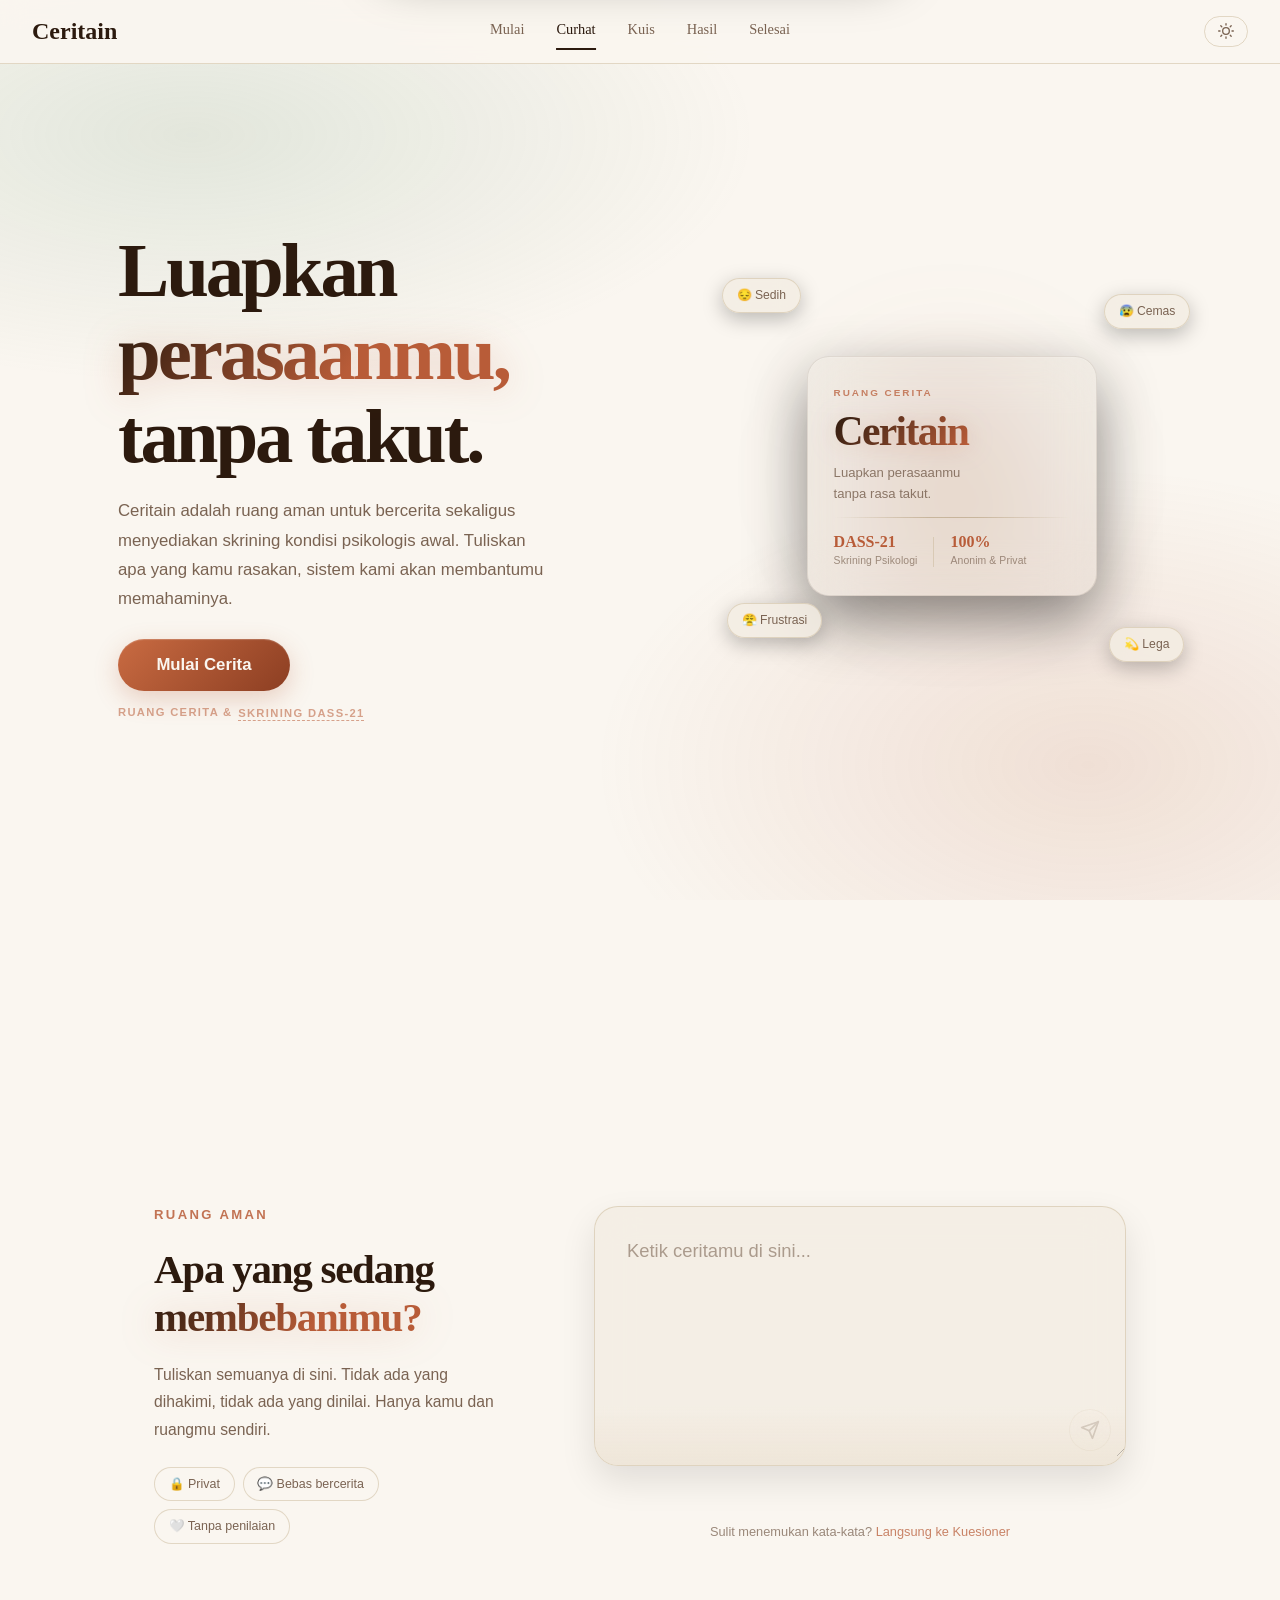
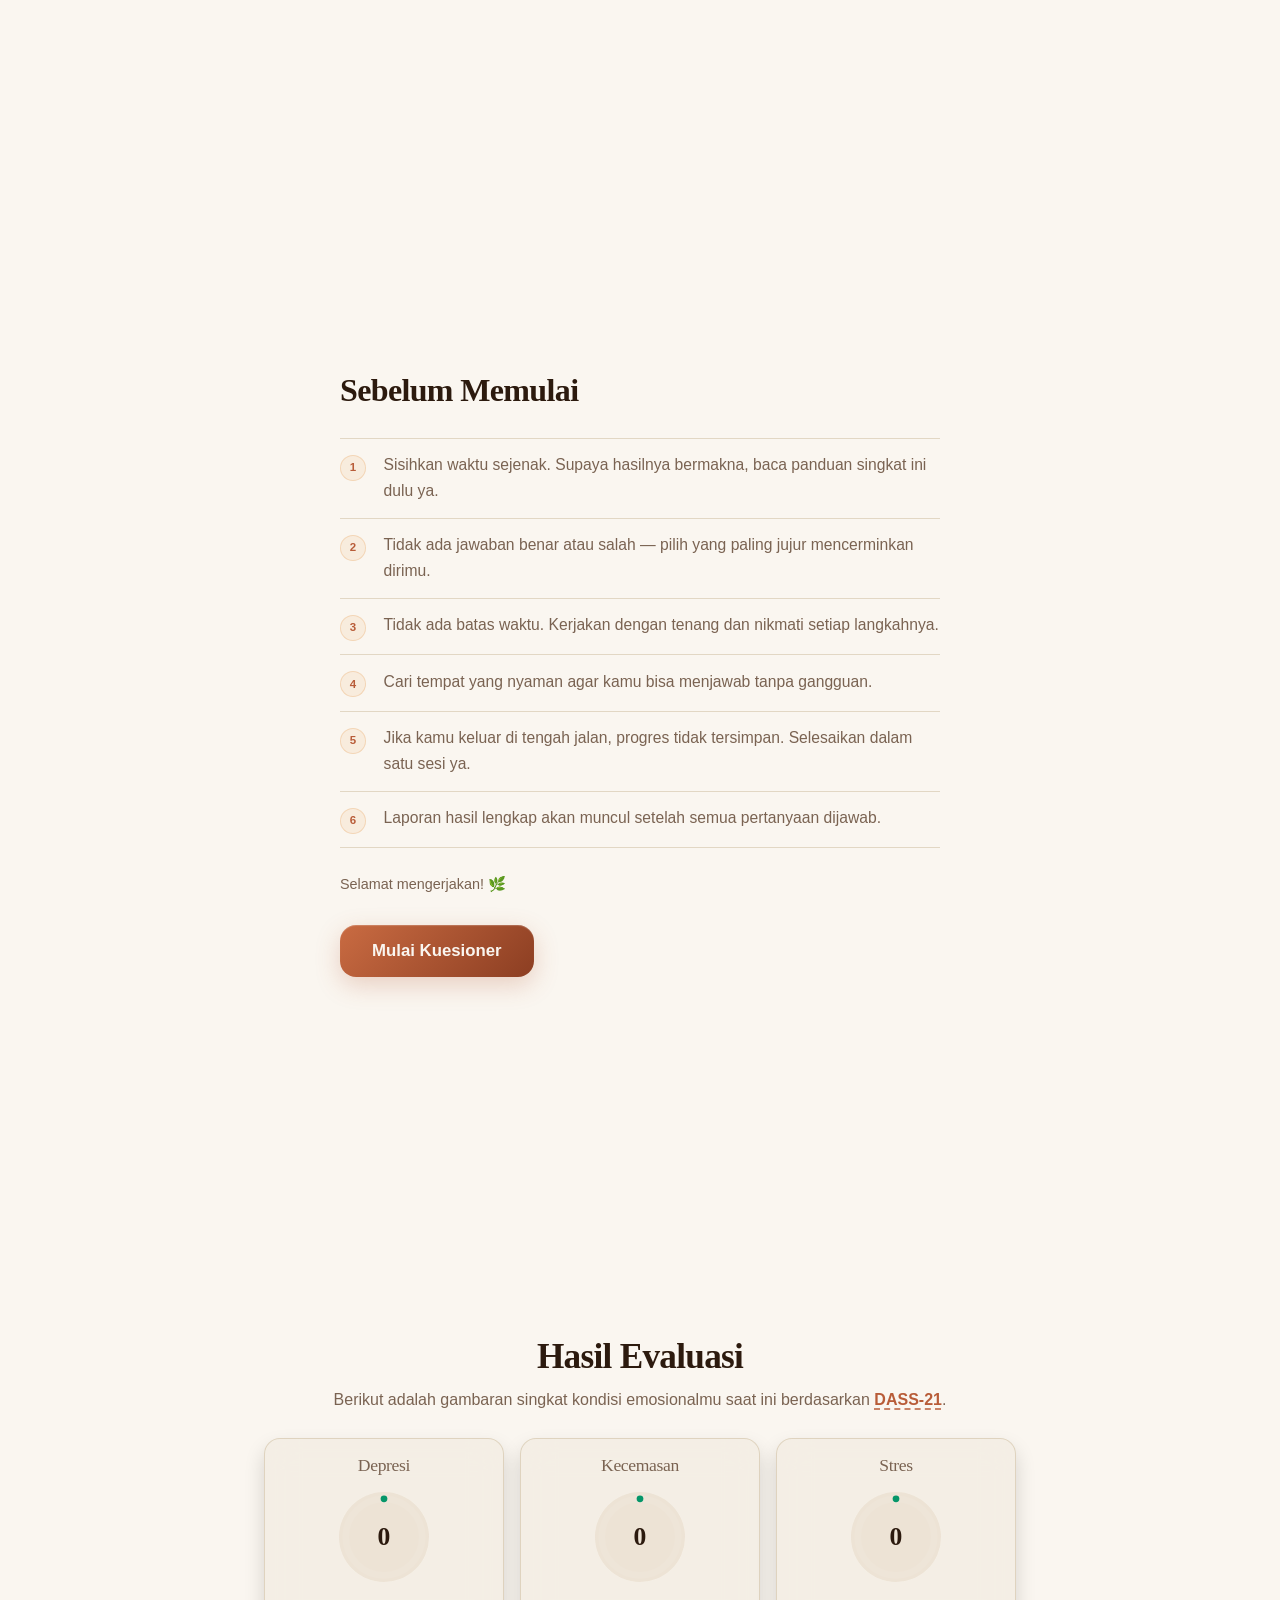
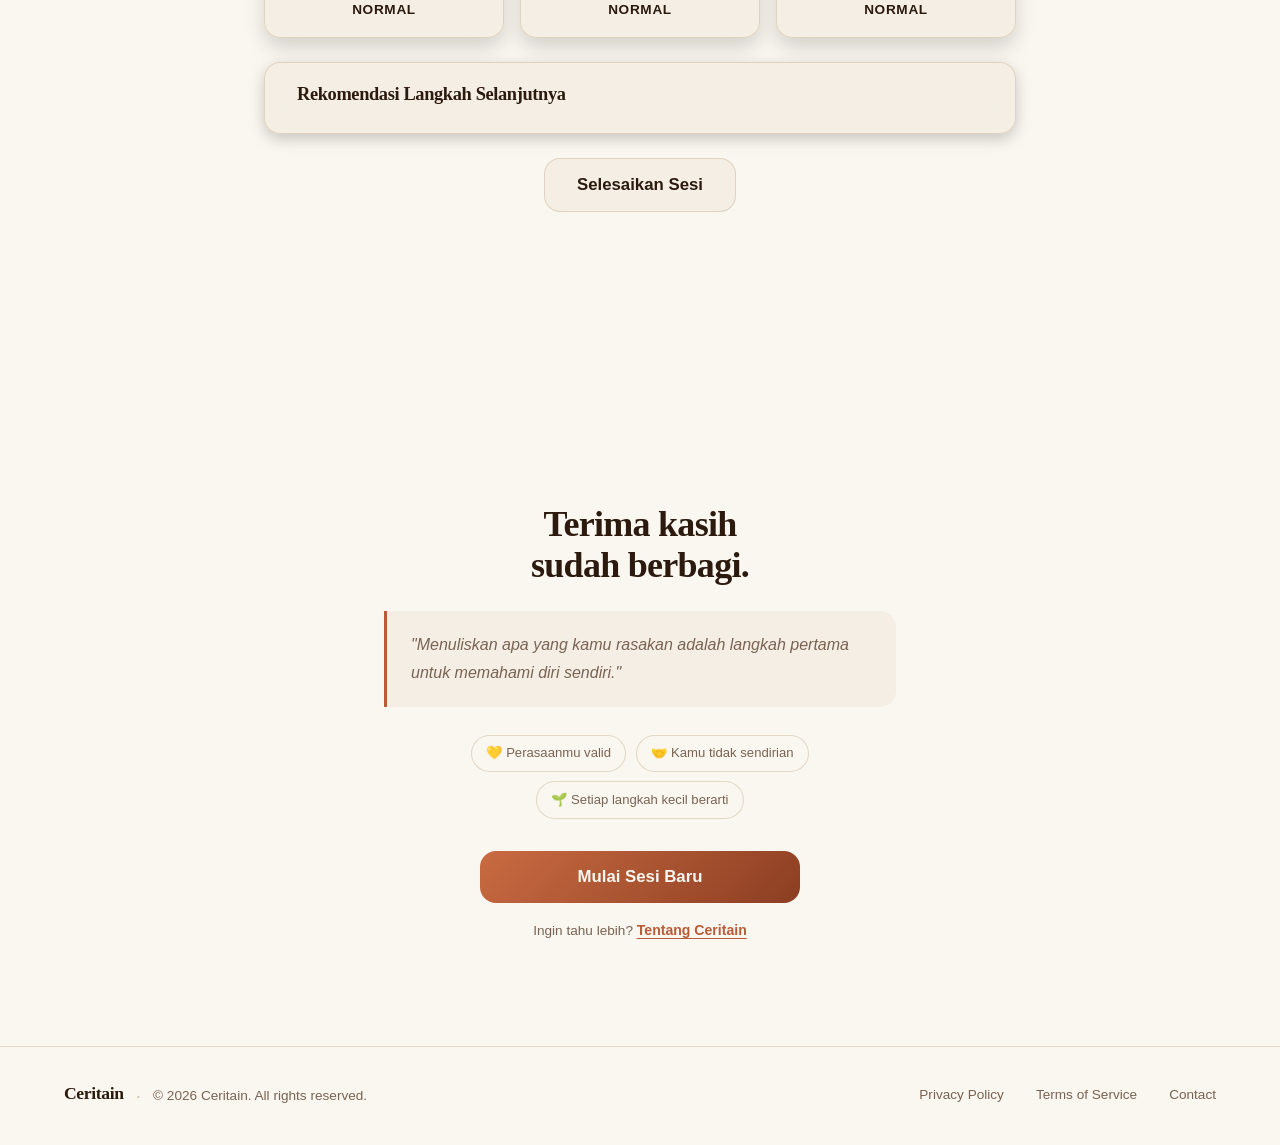
==== commit d1ef6e30: "update visual" ====
--- a/index.html
+++ b/index.html
@@ -1,52 +1,56 @@
 <!DOCTYPE html>
 <html lang="id">
-
 <head>
     <meta charset="UTF-8">
     <meta name="viewport" content="width=device-width, initial-scale=1.0">
     <title>Ceritain - Ruang Cerita & Skrining DASS-21</title>
-    <meta name="description"
-        content="Ceritain adalah ruang aman untuk bercerita sekaligus menyediakan skrining kondisi psikologis awal berbasis kuesioner DASS-21.">
-    <!-- OG / Social Meta -->
-    <meta property="og:title" content="Apakah kamu sedang stres tanpa sadar?">
-    <meta property="og:description"
-        content="Ceritain — ruang aman untuk bercerita dan skrining psikologis gratis berbasis DASS-21.">
-    <meta property="og:image" content="/og-image.png">
+    <meta name="description" content="Ceritain adalah ruang aman untuk bercerita sekaligus menyediakan skrining kondisi psikologis awal berbasis kuesioner DASS-21.">
+
+    <!-- ═══════════════════════════════════════════════════
+         Open Graph (WhatsApp, Facebook, Telegram, dll.)
+         PENTING: Ganti URL di bawah sesuai domain kamu!
+         Contoh: https://ceritain.vercel.app
+    ══════════════════════════════════════════════════════ -->
+    <meta property="og:type"        content="website">
+    <meta property="og:site_name"   content="Ceritain">
+    <meta property="og:url"         content="https://ceritain.vercel.app/">
+    <meta property="og:title"       content="Ceritain - Ruang Cerita & Skrining DASS-21">
+    <meta property="og:description" content="Ceritain adalah ruang aman untuk bercerita sekaligus menyediakan skrining kondisi psikologis awal berbasis kuesioner DASS-21. Luapkan perasaanmu, tanpa takut.">
+    <meta property="og:image"       content="https://ceritain.vercel.app/og-image.png">
+    <meta property="og:image:type"  content="image/png">
     <meta property="og:image:width" content="1200">
     <meta property="og:image:height" content="630">
-    <meta property="og:type" content="website">
-    <meta name="twitter:card" content="summary_large_image">
-    <meta name="twitter:image" content="/og-image.png">
+    <meta property="og:image:alt"   content="Ceritain — Apakah kamu sedang stres tanpa sadar?">
+    <meta property="og:locale"      content="id_ID">
+
+    <!-- Twitter Card (opsional, tapi bagus untuk link preview lainnya) -->
+    <meta name="twitter:card"        content="summary_large_image">
+    <meta name="twitter:title"       content="Ceritain - Ruang Cerita & Skrining DASS-21">
+    <meta name="twitter:description" content="Luapkan perasaanmu tanpa rasa takut. Ceritain menyediakan ruang aman bercerita dan skrining psikologis berbasis DASS-21.">
+    <meta name="twitter:image"       content="https://ceritain.vercel.app/og-image.png">
+
     <link href="https://fonts.googleapis.com/css2?family=Inter:wght@300;400;500;600;700&display=swap" rel="stylesheet">
     <link href="https://unpkg.com/aos@2.3.1/dist/aos.css" rel="stylesheet">
     <link rel="stylesheet" href="styles.css">
+
     <!-- Anti-flash: apply saved theme synchronously sebelum paint -->
     <script>
-        (function () {
+        (function(){
             try {
                 var t = localStorage.getItem('ceritain-theme');
-                // Default light — hanya dark jika user sudah pilih dark
                 if (t === 'dark') {
-                    document.documentElement.setAttribute('data-theme', 'dark');
-                } else {
-                    document.documentElement.removeAttribute('data-theme');
+                    document.documentElement.setAttribute('data-theme','dark');
                 }
-            } catch (e) {
-                document.documentElement.removeAttribute('data-theme');
-            }
+                // Default: tidak perlu set apapun, :root sudah light
+            } catch(e){}
         })();
     </script>
-    </script>
 </head>
-
 <body>
 
     <header id="top-nav" class="top-nav">
         <!-- Logo: klik buka dropdown menu -->
         <button id="btn-logo-menu" class="logo-text logo-btn" aria-label="Buka menu" aria-expanded="false">
-            <span class="nav-logo-icon">
-                <span class="nav-logo-star">✦</span>
-            </span>
             Ceritain
         </button>
 
@@ -62,27 +66,11 @@
         <!-- Kanan: theme toggle + back -->
         <div class="nav-right">
             <button id="btn-theme-toggle" class="btn-icon" style="display: flex; align-items: center;">
-                <svg id="theme-icon-light" xmlns="http://www.w3.org/2000/svg" width="16" height="16" viewBox="0 0 24 24"
-                    fill="none" stroke="currentColor" stroke-width="2" stroke-linecap="round" stroke-linejoin="round"
-                    style="display:none;">
-                    <circle cx="12" cy="12" r="5"></circle>
-                    <line x1="12" y1="1" x2="12" y2="3"></line>
-                    <line x1="12" y1="21" x2="12" y2="23"></line>
-                    <line x1="4.22" y1="4.22" x2="5.64" y2="5.64"></line>
-                    <line x1="18.36" y1="18.36" x2="19.78" y2="19.78"></line>
-                    <line x1="1" y1="12" x2="3" y2="12"></line>
-                    <line x1="21" y1="12" x2="23" y2="12"></line>
-                    <line x1="4.22" y1="19.78" x2="5.64" y2="18.36"></line>
-                    <line x1="18.36" y1="5.64" x2="19.78" y2="4.22"></line>
-                </svg>
-                <svg id="theme-icon-dark" xmlns="http://www.w3.org/2000/svg" width="16" height="16" viewBox="0 0 24 24"
-                    fill="none" stroke="currentColor" stroke-width="2" stroke-linecap="round" stroke-linejoin="round">
-                    <path d="M21 12.79A9 9 0 1 1 11.21 3 7 7 0 0 0 21 12.79z"></path>
-                </svg>
+                <svg id="theme-icon-light" xmlns="http://www.w3.org/2000/svg" width="16" height="16" viewBox="0 0 24 24" fill="none" stroke="currentColor" stroke-width="2" stroke-linecap="round" stroke-linejoin="round" style="display:none;"><circle cx="12" cy="12" r="5"></circle><line x1="12" y1="1" x2="12" y2="3"></line><line x1="12" y1="21" x2="12" y2="23"></line><line x1="4.22" y1="4.22" x2="5.64" y2="5.64"></line><line x1="18.36" y1="18.36" x2="19.78" y2="19.78"></line><line x1="1" y1="12" x2="3" y2="12"></line><line x1="21" y1="12" x2="23" y2="12"></line><line x1="4.22" y1="19.78" x2="5.64" y2="18.36"></line><line x1="18.36" y1="5.64" x2="19.78" y2="4.22"></line></svg>
+                <svg id="theme-icon-dark" xmlns="http://www.w3.org/2000/svg" width="16" height="16" viewBox="0 0 24 24" fill="none" stroke="currentColor" stroke-width="2" stroke-linecap="round" stroke-linejoin="round"><path d="M21 12.79A9 9 0 1 1 11.21 3 7 7 0 0 0 21 12.79z"></path></svg>
             </button>
             <button id="btn-back" class="btn-icon" style="display: none;">
-                <svg xmlns="http://www.w3.org/2000/svg" width="18" height="18" viewBox="0 0 24 24" fill="none"
-                    stroke="currentColor" stroke-width="2" stroke-linecap="round" stroke-linejoin="round">
+                <svg xmlns="http://www.w3.org/2000/svg" width="18" height="18" viewBox="0 0 24 24" fill="none" stroke="currentColor" stroke-width="2" stroke-linecap="round" stroke-linejoin="round">
                     <line x1="19" y1="12" x2="5" y2="12"></line>
                     <polyline points="12 19 5 12 12 5"></polyline>
                 </svg>
@@ -97,15 +85,10 @@
             <!-- Header: logo kiri, X kanan -->
             <div class="dropdown-header">
                 <button class="logo-text logo-btn dropdown-logo" onclick="closeDropdownMenu()">
-                    <span class="nav-logo-icon"><span class="nav-logo-star">✦</span></span>
                     Ceritain
                 </button>
                 <button id="btn-close-dropdown" class="btn-close-dropdown" aria-label="Tutup menu">
-                    <svg xmlns="http://www.w3.org/2000/svg" width="20" height="20" viewBox="0 0 24 24" fill="none"
-                        stroke="currentColor" stroke-width="2.5" stroke-linecap="round" stroke-linejoin="round">
-                        <line x1="18" y1="6" x2="6" y2="18"></line>
-                        <line x1="6" y1="6" x2="18" y2="18"></line>
-                    </svg>
+                    <svg xmlns="http://www.w3.org/2000/svg" width="20" height="20" viewBox="0 0 24 24" fill="none" stroke="currentColor" stroke-width="2.5" stroke-linecap="round" stroke-linejoin="round"><line x1="18" y1="6" x2="6" y2="18"></line><line x1="6" y1="6" x2="18" y2="18"></line></svg>
                 </button>
             </div>
 
@@ -124,8 +107,7 @@
             <!-- Footer link: Tentang Ceritain -->
             <div class="dropdown-footer">
                 <span class="dropdown-footer-label">Ingin tahu lebih?</span>
-                <button class="dropdown-about-btn" id="btn-open-about"
-                    onclick="closeDropdownMenu(); openAboutModal()">Tentang Ceritain</button>
+                <button class="dropdown-about-btn" id="btn-open-about" onclick="closeDropdownMenu(); openAboutModal()">Tentang Ceritain</button>
             </div>
         </div>
     </div>
@@ -137,24 +119,18 @@
         <div class="about-modal-box">
             <button class="btn-close-modal" onclick="closeAboutModal()" title="Tutup">&times;</button>
             <div class="about-modal-logo">
-                <span style="font-size:2rem; color: var(--accent-color);">✦</span>
                 <span class="about-modal-brand">Ceritain</span>
             </div>
             <p class="about-modal-desc">
-                <strong>Ceritain</strong> adalah ruang aman digital untuk mengekspresikan perasaan tanpa rasa takut
-                dihakimi. Kami percaya bahwa menuliskan apa yang kamu rasakan adalah langkah pertama menuju pemahaman
-                diri yang lebih baik.
+                <strong>Ceritain</strong> adalah ruang aman digital untuk mengekspresikan perasaan tanpa rasa takut dihakimi. Kami percaya bahwa menuliskan apa yang kamu rasakan adalah langkah pertama menuju pemahaman diri yang lebih baik.
             </p>
             <div class="about-modal-divider"></div>
             <h4 class="about-modal-subtitle">Apa itu DASS-21?</h4>
             <p class="about-modal-desc">
-                DASS-21 (<em>Skala Depresi, Kecemasan, dan Stres</em>) adalah kuesioner psikologis terstandarisasi yang
-                terdiri dari 21 pertanyaan untuk mengukur tingkat <strong>depresi</strong>, <strong>kecemasan</strong>,
-                dan <strong>stres</strong> seseorang. Hasilnya bersifat indikatif — bukan diagnosis klinis.
+                DASS-21 (<em>Skala Depresi, Kecemasan, dan Stres</em>) adalah kuesioner psikologis terstandarisasi yang terdiri dari 21 pertanyaan untuk mengukur tingkat <strong>depresi</strong>, <strong>kecemasan</strong>, dan <strong>stres</strong> seseorang. Hasilnya bersifat indikatif — bukan diagnosis klinis.
             </p>
             <p class="about-modal-note">
-                ⚠️ Jika kamu merasa membutuhkan bantuan lebih lanjut, kami sangat menyarankan untuk berkonsultasi dengan
-                tenaga profesional kesehatan jiwa.
+                ⚠️ Jika kamu merasa membutuhkan bantuan lebih lanjut, kami sangat menyarankan untuk berkonsultasi dengan tenaga profesional kesehatan jiwa.
             </p>
         </div>
     </div>
@@ -169,30 +145,55 @@
                 tanpa takut.
             </h1>
             <p class="hero-desc">
-                Ceritain adalah ruang aman untuk bercerita sekaligus menyediakan skrining kondisi psikologis awal.
-                Tuliskan apa yang kamu rasakan, sistem kami akan membantumu memahaminya.
+                Ceritain adalah ruang aman untuk bercerita sekaligus menyediakan skrining kondisi psikologis awal. Tuliskan apa yang kamu rasakan, sistem kami akan membantumu memahaminya.
             </p>
             <div class="hero-cta-group" data-aos="fade-up" data-aos-delay="300">
                 <button id="btn-mulai" class="btn primary btn-hero">
                     Mulai Cerita
                 </button>
-                <p class="hero-eyebrow hero-eyebrow-below">Ruang Cerita &amp; <button class="dass-inline-link"
-                        onclick="openAboutModal()">Skrining DASS-21</button></p>
+                <p class="hero-eyebrow hero-eyebrow-below">Ruang Cerita &amp; <button class="dass-inline-link" onclick="openAboutModal()">Skrining DASS-21</button></p>
             </div>
         </div>
 
         <!-- Right: Decorative Visual -->
         <div class="hero-right" data-aos="fade-left" data-aos-duration="900" data-aos-delay="200">
             <div class="hero-visual-stack">
-                <div class="hero-star-wrap">
-                    <span class="hero-star-icon">✦</span>
-                </div>
-                <div class="hero-visual-caption">
-                    <span class="hero-visual-brand">Ceritain</span>
-                    <span class="hero-visual-tagline">Luapkan perasaanmu tanpa rasa takut.</span>
-                </div>
-            </div>
-        </div>
+
+                <!-- Ambient glow behind card -->
+                <div class="hero-card-glow"></div>
+
+                <!-- Main glassmorphism card -->
+                <div class="hero-card">
+                    <div class="hero-card-inner">
+                        <span class="hero-card-label">RUANG CERITA</span>
+                        <span class="hero-card-brand">Ceritain</span>
+                        <span class="hero-card-tagline">Luapkan perasaanmu<br>tanpa rasa takut.</span>
+                        <div class="hero-card-divider"></div>
+                        <div class="hero-card-stats">
+                            <div class="hero-stat">
+                                <span class="hero-stat-num">DASS-21</span>
+                                <span class="hero-stat-label">Skrining Psikologi</span>
+                            </div>
+                            <div class="hero-stat-sep"></div>
+                            <div class="hero-stat">
+                                <span class="hero-stat-num">100%</span>
+                                <span class="hero-stat-label">Anonim & Privat</span>
+                            </div>
+                        </div>
+                    </div>
+                    <!-- decorative shimmer line -->
+                    <div class="hero-card-shimmer"></div>
+                </div>
+
+                <!-- Floating emotion pills -->
+                <div class="hero-pill hero-pill-1">😔 Sedih</div>
+                <div class="hero-pill hero-pill-2">😰 Cemas</div>
+                <div class="hero-pill hero-pill-3">😤 Frustrasi</div>
+                <div class="hero-pill hero-pill-4">💫 Lega</div>
+
+            </div>
+        </div>
+
     </section>
 
     <!-- 2. Storytelling Section -->
@@ -202,8 +203,7 @@
             <div class="story-left" data-aos="fade-right" data-aos-duration="800">
                 <p class="hero-eyebrow">Ruang Aman</p>
                 <h2 class="story-heading">Apa yang sedang<br><span class="hero-accent">membebanimu?</span></h2>
-                <p class="story-body-text">Tuliskan semuanya di sini. Tidak ada yang dihakimi, tidak ada yang dinilai.
-                    Hanya kamu dan ruangmu sendiri.</p>
+                <p class="story-body-text">Tuliskan semuanya di sini. Tidak ada yang dihakimi, tidak ada yang dinilai. Hanya kamu dan ruangmu sendiri.</p>
                 <div class="story-info-pills">
                     <span class="story-pill">🔒 Privat</span>
                     <span class="story-pill">💬 Bebas bercerita</span>
@@ -215,16 +215,14 @@
                 <div class="textarea-wrapper">
                     <textarea id="story-input" placeholder="Ketik ceritamu di sini..."></textarea>
                     <button id="btn-selesai-cerita" class="btn-send" disabled title="Kirim cerita">
-                        <svg xmlns="http://www.w3.org/2000/svg" width="20" height="20" viewBox="0 0 24 24" fill="none"
-                            stroke="currentColor" stroke-width="2" stroke-linecap="round" stroke-linejoin="round">
+                        <svg xmlns="http://www.w3.org/2000/svg" width="20" height="20" viewBox="0 0 24 24" fill="none" stroke="currentColor" stroke-width="2" stroke-linecap="round" stroke-linejoin="round">
                             <line x1="22" y1="2" x2="11" y2="13"></line>
                             <polygon points="22 2 15 22 11 13 2 9 22 2"></polygon>
                         </svg>
                     </button>
                 </div>
                 <p class="skip-hint">
-                    Sulit menemukan kata-kata? <a href="#survey" id="link-skip-to-quiz" class="skip-link">Langsung ke
-                        Kuesioner</a>
+                    Sulit menemukan kata-kata? <a href="#survey" id="link-skip-to-quiz" class="skip-link">Langsung ke Kuesioner</a>
                 </p>
             </div>
         </div>
@@ -261,7 +259,7 @@
                         <div id="progress-bar-fill" class="progress-bar-fill"></div>
                     </div>
                 </div>
-
+                
                 <div class="question-container">
                     <!-- Nomor soal dekoratif -->
                     <span class="question-number-deco" id="question-number-deco">01</span>
@@ -277,20 +275,12 @@
                 <!-- Navigasi Back / Next -->
                 <div class="quiz-nav">
                     <button id="btn-quiz-back" class="btn-quiz-nav btn-quiz-back" disabled>
-                        <svg xmlns="http://www.w3.org/2000/svg" width="16" height="16" viewBox="0 0 24 24" fill="none"
-                            stroke="currentColor" stroke-width="2.5" stroke-linecap="round" stroke-linejoin="round">
-                            <line x1="19" y1="12" x2="5" y2="12"></line>
-                            <polyline points="12 19 5 12 12 5"></polyline>
-                        </svg>
+                        <svg xmlns="http://www.w3.org/2000/svg" width="16" height="16" viewBox="0 0 24 24" fill="none" stroke="currentColor" stroke-width="2.5" stroke-linecap="round" stroke-linejoin="round"><line x1="19" y1="12" x2="5" y2="12"></line><polyline points="12 19 5 12 12 5"></polyline></svg>
                         Kembali
                     </button>
                     <button id="btn-quiz-next" class="btn-quiz-nav btn-quiz-next" disabled>
                         Lanjut
-                        <svg xmlns="http://www.w3.org/2000/svg" width="16" height="16" viewBox="0 0 24 24" fill="none"
-                            stroke="currentColor" stroke-width="2.5" stroke-linecap="round" stroke-linejoin="round">
-                            <line x1="5" y1="12" x2="19" y2="12"></line>
-                            <polyline points="12 5 19 12 12 19"></polyline>
-                        </svg>
+                        <svg xmlns="http://www.w3.org/2000/svg" width="16" height="16" viewBox="0 0 24 24" fill="none" stroke="currentColor" stroke-width="2.5" stroke-linecap="round" stroke-linejoin="round"><line x1="5" y1="12" x2="19" y2="12"></line><polyline points="12 5 19 12 12 19"></polyline></svg>
                     </button>
                 </div>
             </div>
@@ -302,48 +292,37 @@
     <section id="result" class="screen">
         <div class="container result-content">
             <h2 data-aos="fade-up">Hasil Evaluasi</h2>
-            <p class="subtitle" data-aos="fade-up" data-aos-delay="100">Berikut adalah gambaran singkat kondisi
-                emosionalmu saat ini berdasarkan <button class="dass-inline-link"
-                    onclick="openAboutModal()">DASS-21</button>.</p>
-
+            <p class="subtitle" data-aos="fade-up" data-aos-delay="100">Berikut adalah gambaran singkat kondisi emosionalmu saat ini berdasarkan <button class="dass-inline-link" onclick="openAboutModal()">DASS-21</button>.</p>
+            
             <div class="cards-container" data-aos="fade-up" data-aos-delay="200">
                 <div class="result-card" id="card-depression">
                     <h3>Depresi</h3>
                     <div class="score-circle">
-                        <svg class="score-ring" viewBox="0 0 80 80">
-                            <circle class="score-ring-bg" cx="40" cy="40" r="34" />
-                            <circle class="score-ring-fill" id="ring-depression" cx="40" cy="40" r="34" />
-                        </svg>
+                        <svg class="score-ring" viewBox="0 0 80 80"><circle class="score-ring-bg" cx="40" cy="40" r="34"/><circle class="score-ring-fill" id="ring-depression" cx="40" cy="40" r="34"/></svg>
                         <span class="score-value" id="score-depression">0</span>
                     </div>
                     <p class="severity" id="severity-depression">Normal</p>
                 </div>
-
+                
                 <div class="result-card" id="card-anxiety">
                     <h3>Kecemasan</h3>
                     <div class="score-circle">
-                        <svg class="score-ring" viewBox="0 0 80 80">
-                            <circle class="score-ring-bg" cx="40" cy="40" r="34" />
-                            <circle class="score-ring-fill" id="ring-anxiety" cx="40" cy="40" r="34" />
-                        </svg>
+                        <svg class="score-ring" viewBox="0 0 80 80"><circle class="score-ring-bg" cx="40" cy="40" r="34"/><circle class="score-ring-fill" id="ring-anxiety" cx="40" cy="40" r="34"/></svg>
                         <span class="score-value" id="score-anxiety">0</span>
                     </div>
                     <p class="severity" id="severity-anxiety">Normal</p>
                 </div>
-
+                
                 <div class="result-card" id="card-stress">
                     <h3>Stres</h3>
                     <div class="score-circle">
-                        <svg class="score-ring" viewBox="0 0 80 80">
-                            <circle class="score-ring-bg" cx="40" cy="40" r="34" />
-                            <circle class="score-ring-fill" id="ring-stress" cx="40" cy="40" r="34" />
-                        </svg>
+                        <svg class="score-ring" viewBox="0 0 80 80"><circle class="score-ring-bg" cx="40" cy="40" r="34"/><circle class="score-ring-fill" id="ring-stress" cx="40" cy="40" r="34"/></svg>
                         <span class="score-value" id="score-stress">0</span>
                     </div>
                     <p class="severity" id="severity-stress">Normal</p>
                 </div>
             </div>
-
+            
             <div class="recommendation-container" data-aos="fade-up" data-aos-delay="300">
                 <h3>Rekomendasi Langkah Selanjutnya</h3>
                 <ul id="recommendation-list" class="recommendation-list">
@@ -361,7 +340,7 @@
     <section id="thankyou-section" class="screen">
         <div class="container thankyou-content">
             <!-- Ikon dekoratif -->
-            <div class="thankyou-icon" data-aos="zoom-in">✦</div>
+
 
             <h2 data-aos="fade-up">Terima kasih<br>sudah berbagi.</h2>
 
@@ -380,8 +359,7 @@
             <div class="thankyou-actions" data-aos="fade-up" data-aos-delay="350">
                 <button id="btn-kembali-mulai" class="btn primary">Mulai Sesi Baru</button>
                 <p class="thankyou-more-hint">
-                    Ingin tahu lebih? <button class="dropdown-about-btn" onclick="openAboutModal()">Tentang
-                        Ceritain</button>
+                    Ingin tahu lebih? <button class="dropdown-about-btn" onclick="openAboutModal()">Tentang Ceritain</button>
                 </p>
             </div>
         </div>
@@ -401,9 +379,6 @@
         <div class="footer-inner">
             <div class="footer-left">
                 <div class="footer-brand">
-                    <span class="footer-logo-icon">
-                        <span class="footer-logo-star">✦</span>
-                    </span>
                     <span class="footer-logo">Ceritain</span>
                 </div>
                 <span class="footer-copy">© 2026 Ceritain. All rights reserved.</span>
@@ -421,5 +396,4 @@
     <script src="https://cdnjs.cloudflare.com/ajax/libs/gsap/3.12.2/gsap.min.js"></script>
     <script src="app.js"></script>
 </body>
-
-</html>
+</html>
--- a/styles.css
+++ b/styles.css
@@ -99,8 +99,6 @@
     padding: 0;
     background-color: var(--bg-main);
     scroll-behavior: smooth;
-    overflow-x: hidden;
-    max-width: 100%;
 }
 
 body {
@@ -115,10 +113,7 @@
     display: flex;
     flex-direction: column;
     overflow-x: hidden;
-    overflow-y: auto;
     position: relative;
-    width: 100%;
-    max-width: 100vw;
     -webkit-font-smoothing: antialiased;
     transition: background-color 0.5s ease, color 0.5s ease;
 }
@@ -247,7 +242,6 @@
     top: 0;
     left: 0;
     width: 100%;
-    max-width: 100vw;
     padding: 1rem 2rem;
     z-index: 100;
     display: flex;
@@ -257,7 +251,6 @@
     background: var(--nav-bg);
     backdrop-filter: blur(12px);
     border-bottom: 1px solid var(--border-glass);
-    box-sizing: border-box;
 }
 
 /* Shrink navbar saat scroll */
@@ -321,7 +314,7 @@
 .screen {
     position: relative;
     width: 100%;
-    min-height: 100vh;
+    min-height: 100dvh;
     display: flex;
     flex-direction: column;
     justify-content: center;
@@ -409,10 +402,12 @@
     justify-content: center;
     gap: 4rem;
     padding: 100px 5vw 3rem;
-    overflow: hidden;
+    overflow: visible;
     min-height: unset;
-    height: 100svh;
-}
+    height: 100dvh;
+    max-height: 100dvh;
+}
+
 
 .hero-left {
     flex: 1 1 0;
@@ -544,92 +539,233 @@
     justify-content: center;
 }
 
+
 /* ── Hero Visual Stack ── */
 .hero-visual-stack {
+    position: relative;
+    display: flex;
+    align-items: center;
+    justify-content: center;
+    width: 340px;
+    height: 420px;
+}
+
+/* ── Ambient Glow ── */
+.hero-card-glow {
+    position: absolute;
+    width: 280px;
+    height: 280px;
+    border-radius: 50%;
+    background: radial-gradient(circle, var(--accent-glow) 0%, transparent 70%);
+    filter: blur(55px);
+    top: 50%;
+    left: 50%;
+    transform: translate(-50%, -50%);
+    z-index: 0;
+    animation: hero-glow-pulse 3.5s ease-in-out infinite;
+    pointer-events: none;
+}
+
+@keyframes hero-glow-pulse {
+    0%, 100% { opacity: 0.55; transform: translate(-50%, -50%) scale(1); }
+    50%       { opacity: 0.9;  transform: translate(-50%, -50%) scale(1.18); }
+}
+
+/* ── Main Card ── */
+.hero-card {
+    position: relative;
+    z-index: 2;
+    width: 290px;
+    padding: 1.8rem 1.6rem 1.6rem;
+    border-radius: 22px;
+    background: rgba(255, 255, 255, 0.035);
+    backdrop-filter: blur(24px);
+    -webkit-backdrop-filter: blur(24px);
+    border: 1px solid rgba(255, 255, 255, 0.09);
+    box-shadow:
+        0 0 0 1px rgba(255,255,255,0.04) inset,
+        0 24px 60px rgba(0, 0, 0, 0.45),
+        0 1px 0 rgba(255,255,255,0.07) inset;
+    overflow: hidden;
+    transition: transform 0.4s ease, box-shadow 0.4s ease;
+}
+
+.hero-card:hover {
+    transform: translateY(-5px);
+    box-shadow:
+        0 0 0 1px rgba(255,255,255,0.07) inset,
+        0 32px 70px rgba(0, 0, 0, 0.5),
+        0 1px 0 rgba(255,255,255,0.1) inset;
+}
+
+/* Shimmer sweep across card */
+.hero-card-shimmer {
+    position: absolute;
+    top: 0;
+    left: -100%;
+    width: 60%;
+    height: 100%;
+    background: linear-gradient(
+        105deg,
+        transparent 40%,
+        rgba(255,255,255,0.045) 50%,
+        transparent 60%
+    );
+    animation: card-shimmer 5s ease-in-out infinite;
+    pointer-events: none;
+}
+
+@keyframes card-shimmer {
+    0%   { left: -100%; }
+    40%, 100% { left: 160%; }
+}
+
+/* ── Card Inner Content ── */
+.hero-card-inner {
+    position: relative;
+    z-index: 2;
     display: flex;
     flex-direction: column;
-    align-items: center;
-    gap: 0.6rem;
-}
-
-.hero-star-wrap {
-    display: flex;
-    align-items: center;
-    justify-content: center;
-}
-
-.hero-star-icon {
-    font-size: 7rem;
+    gap: 0.55rem;
+}
+
+.hero-card-label {
+    font-size: 0.62rem;
+    font-weight: 600;
+    letter-spacing: 0.2em;
+    color: var(--accent-color);
+    opacity: 0.75;
+    text-transform: uppercase;
+    display: block;
+}
+
+.hero-card-brand {
+    font-family: var(--font-heading);
+    font-size: 2.6rem;
+    font-weight: 800;
+    letter-spacing: -0.04em;
     line-height: 1;
+    display: block;
+    background: linear-gradient(
+        130deg,
+        var(--text-primary) 0%,
+        var(--accent-color) 60%,
+        var(--accent-hover) 100%
+    );
+    background-clip: text;
+    -webkit-background-clip: text;
+    -webkit-text-fill-color: transparent;
+    filter: drop-shadow(0 2px 12px var(--accent-glow));
+}
+
+.hero-card-tagline {
+    font-size: 0.82rem;
+    color: var(--text-secondary);
+    font-weight: 300;
+    line-height: 1.6;
+    display: block;
+    opacity: 0.85;
+}
+
+.hero-card-divider {
+    width: 100%;
+    height: 1px;
+    background: linear-gradient(
+        90deg,
+        transparent,
+        var(--border-glass-hover) 40%,
+        var(--border-glass-hover) 60%,
+        transparent
+    );
+    margin: 0.3rem 0;
+}
+
+/* ── Stats Row ── */
+.hero-card-stats {
+    display: flex;
+    align-items: center;
+    gap: 1rem;
+    margin-top: 0.15rem;
+}
+
+.hero-stat {
+    display: flex;
+    flex-direction: column;
+    gap: 0.12rem;
+}
+
+.hero-stat-num {
+    font-family: var(--font-heading);
+    font-size: 1rem;
+    font-weight: 700;
     color: var(--accent-color);
-    filter:
-        drop-shadow(0 0 16px var(--accent-color))
-        drop-shadow(0 0 40px var(--accent-color))
-        drop-shadow(0 0 80px var(--accent-glow));
-    animation: star-shimmer 2.5s ease-in-out infinite;
-    display: block;
-    will-change: transform;
-    cursor: none;
-}
-
-@keyframes star-shimmer {
-    0%, 100% {
-        filter:
-            drop-shadow(0 0 14px var(--accent-color))
-            drop-shadow(0 0 35px var(--accent-color))
-            drop-shadow(0 0 70px var(--accent-glow));
-        transform: scale(1);
-    }
-    50% {
-        filter:
-            drop-shadow(0 0 28px var(--accent-color))
-            drop-shadow(0 0 65px var(--accent-color))
-            drop-shadow(0 0 120px var(--accent-glow));
-        transform: scale(1.1);
-    }
-}
-
-.hero-visual-caption {
-    display: flex;
-    flex-direction: column;
-    align-items: center;
-    gap: 0.2rem;
-    width: 100%;
-}
-
-.hero-visual-brand {
-    font-family: var(--font-heading);
-    font-size: 2rem;
-    font-weight: 700;
-    color: var(--text-primary);
-    letter-spacing: -0.02em;
     line-height: 1;
-    text-align: center;
+}
+
+.hero-stat-label {
+    font-size: 0.65rem;
+    color: var(--text-secondary);
+    font-weight: 400;
+    opacity: 0.7;
+    letter-spacing: 0.01em;
+}
+
+.hero-stat-sep {
+    width: 1px;
+    height: 30px;
+    background: var(--border-glass);
+    flex-shrink: 0;
+}
+
+/* ── Floating Emotion Pills ── */
+.hero-pill {
+    position: absolute;
+    padding: 0.38rem 0.85rem;
+    border-radius: 999px;
+    font-size: 0.76rem;
+    font-weight: 500;
+    background: var(--bg-surface);
+    border: 1px solid var(--border-glass);
+    color: var(--text-secondary);
+    backdrop-filter: blur(12px);
+    -webkit-backdrop-filter: blur(12px);
     white-space: nowrap;
-}
-
-.hero-visual-tagline {
-    font-size: 0.78rem;
-    color: var(--text-secondary);
-    font-weight: 300;
-    letter-spacing: 0.01em;
-    opacity: 0.72;
-    text-align: center;
-    white-space: nowrap;
-}
-
-/* Orb compatibility */
+    cursor: default;
+    user-select: none;
+    box-shadow: 0 6px 20px rgba(0,0,0,0.25);
+    z-index: 4;
+    animation: pill-float 4s ease-in-out infinite;
+    transition: opacity 0.3s ease;
+}
+
+.hero-pill:hover {
+    opacity: 0.9;
+}
+
+.hero-pill-1 { top:  12px; left: -60px;  animation-delay:  0s;    }
+.hero-pill-2 { top:  28px; right: -68px; animation-delay: -1.4s;  }
+.hero-pill-3 { bottom: 48px; left: -55px;  animation-delay: -2.7s; }
+.hero-pill-4 { bottom: 24px; right: -62px; animation-delay: -0.9s; }
+
+@keyframes pill-float {
+    0%, 100% { transform: translateY(0px);  }
+    50%       { transform: translateY(-9px); }
+}
+
+/* Light theme: slight card tint */
+:root .hero-card {
+    background: rgba(44, 26, 14, 0.04);
+    border-color: rgba(44, 26, 14, 0.09);
+}
+
+/* Orb compatibility (legacy) */
 .hero-orb-wrap { position: relative; width: 380px; height: 380px; }
 .hero-orb { position: absolute; border-radius: 50%; filter: blur(55px); opacity: 0.75; pointer-events: none; }
 .orb-1 { width: 260px; height: 260px; background: radial-gradient(circle, var(--blob-1-color) 0%, transparent 70%); top: 20px; left: 30px; }
 .orb-2 { width: 220px; height: 220px; background: radial-gradient(circle, var(--blob-2-color) 0%, transparent 70%); bottom: 30px; right: 10px; opacity: 0.85; }
-.orb-3 { width: 160px; height: 160px; background: radial-gradient(circle, var(--accent-color) 0%, transparent 70%); top: 50%; left: 50%; transform: translate(-50%, -50%); opacity: 0.3; filter: blur(40px); }
-.hero-orb-ring { position: absolute; top: 50%; left: 50%; transform: translate(-50%, -50%); width: 240px; height: 240px; border-radius: 50%; border: 1.5px solid var(--border-glass-hover); box-shadow: 0 0 30px var(--accent-glow), inset 0 0 30px var(--accent-glow); pointer-events: none; animation: spin-slow 18s linear infinite; }
-.hero-orb-label { position: absolute; top: 50%; left: 50%; transform: translate(-50%, -50%); display: flex; flex-direction: column; align-items: center; gap: 0.3rem; user-select: none; }
-.orb-icon { font-size: 1.8rem; color: var(--accent-color); filter: drop-shadow(0 0 8px var(--accent-glow)); animation: pulse-icon 3s ease-in-out infinite; }
-.orb-word { font-family: var(--font-heading); font-size: 1.6rem; font-weight: 700; color: var(--text-primary); letter-spacing: -0.02em; opacity: 0.9; }
+.hero-orb-ring { position: absolute; top: 50%; left: 50%; transform: translate(-50%, -50%); width: 240px; height: 240px; border-radius: 50%; border: 1.5px solid var(--border-glass-hover); pointer-events: none; animation: spin-slow 18s linear infinite; }
 @keyframes spin-slow { to { transform: translate(-50%, -50%) rotate(360deg); } }
-@keyframes pulse-icon { 0%, 100% { opacity: 0.7; transform: scale(1); } 50% { opacity: 1; transform: scale(1.15); } }
+
 
 /* =========================================================================
    Story Section
@@ -1921,9 +2057,6 @@
         justify-content: flex-start;
         padding: 72px 1.25rem 2.5rem;
         scroll-margin-top: 0;
-        width: 100%;
-        box-sizing: border-box;
-        overflow-x: hidden;
     }
 
     /* ━━━━━━━━━━━━━━━━━━━━━━━━━━━━━━━━━━━━━━━━━
@@ -1939,9 +2072,6 @@
         min-height: unset;
         padding: 0 1.5rem 0;
         position: relative;
-        overflow: hidden;
-        width: 100%;
-        box-sizing: border-box;
     }
 
     /* Sembunyikan panel kanan (bintang besar) */
@@ -1968,8 +2098,7 @@
         flex-direction: column;
         justify-content: center;
         padding-top: 72px;
-        padding-bottom: 0;
-        box-sizing: border-box;
+        padding-bottom: 120px; /* ruang untuk button di bawah */
     }
 
     .hero-left::before { display: none; }
@@ -2004,17 +2133,19 @@
         margin-bottom: 0;
     }
 
-    /* Wrapper button+teks: sticky bottom dengan margin-top auto agar menempel ke bawah konten */
+    /* Wrapper button+teks fixed di bawah layar */
     .hero-cta-group {
-        position: static;
-        width: 100%;
+        position: fixed;
+        bottom: env(safe-area-inset-bottom, 0px);
+        left: 0;
+        right: 0;
+        z-index: 50;
         display: flex;
         flex-direction: column;
         align-items: center;
         gap: 0;
-        padding: 1.5rem 0 1rem;
+        padding: 2rem 1.5rem 1rem;
         background: none;
-        margin-top: auto;
     }
 
     .hero-left .btn-hero {
@@ -2395,4 +2526,4 @@
     .story-content h2,
     .result-content h2,
     #thankyou-section h2 { font-size: 1.4rem; }
-}.hero-screen::after { display: none; }
+}.hero-screen::after { display: none; }
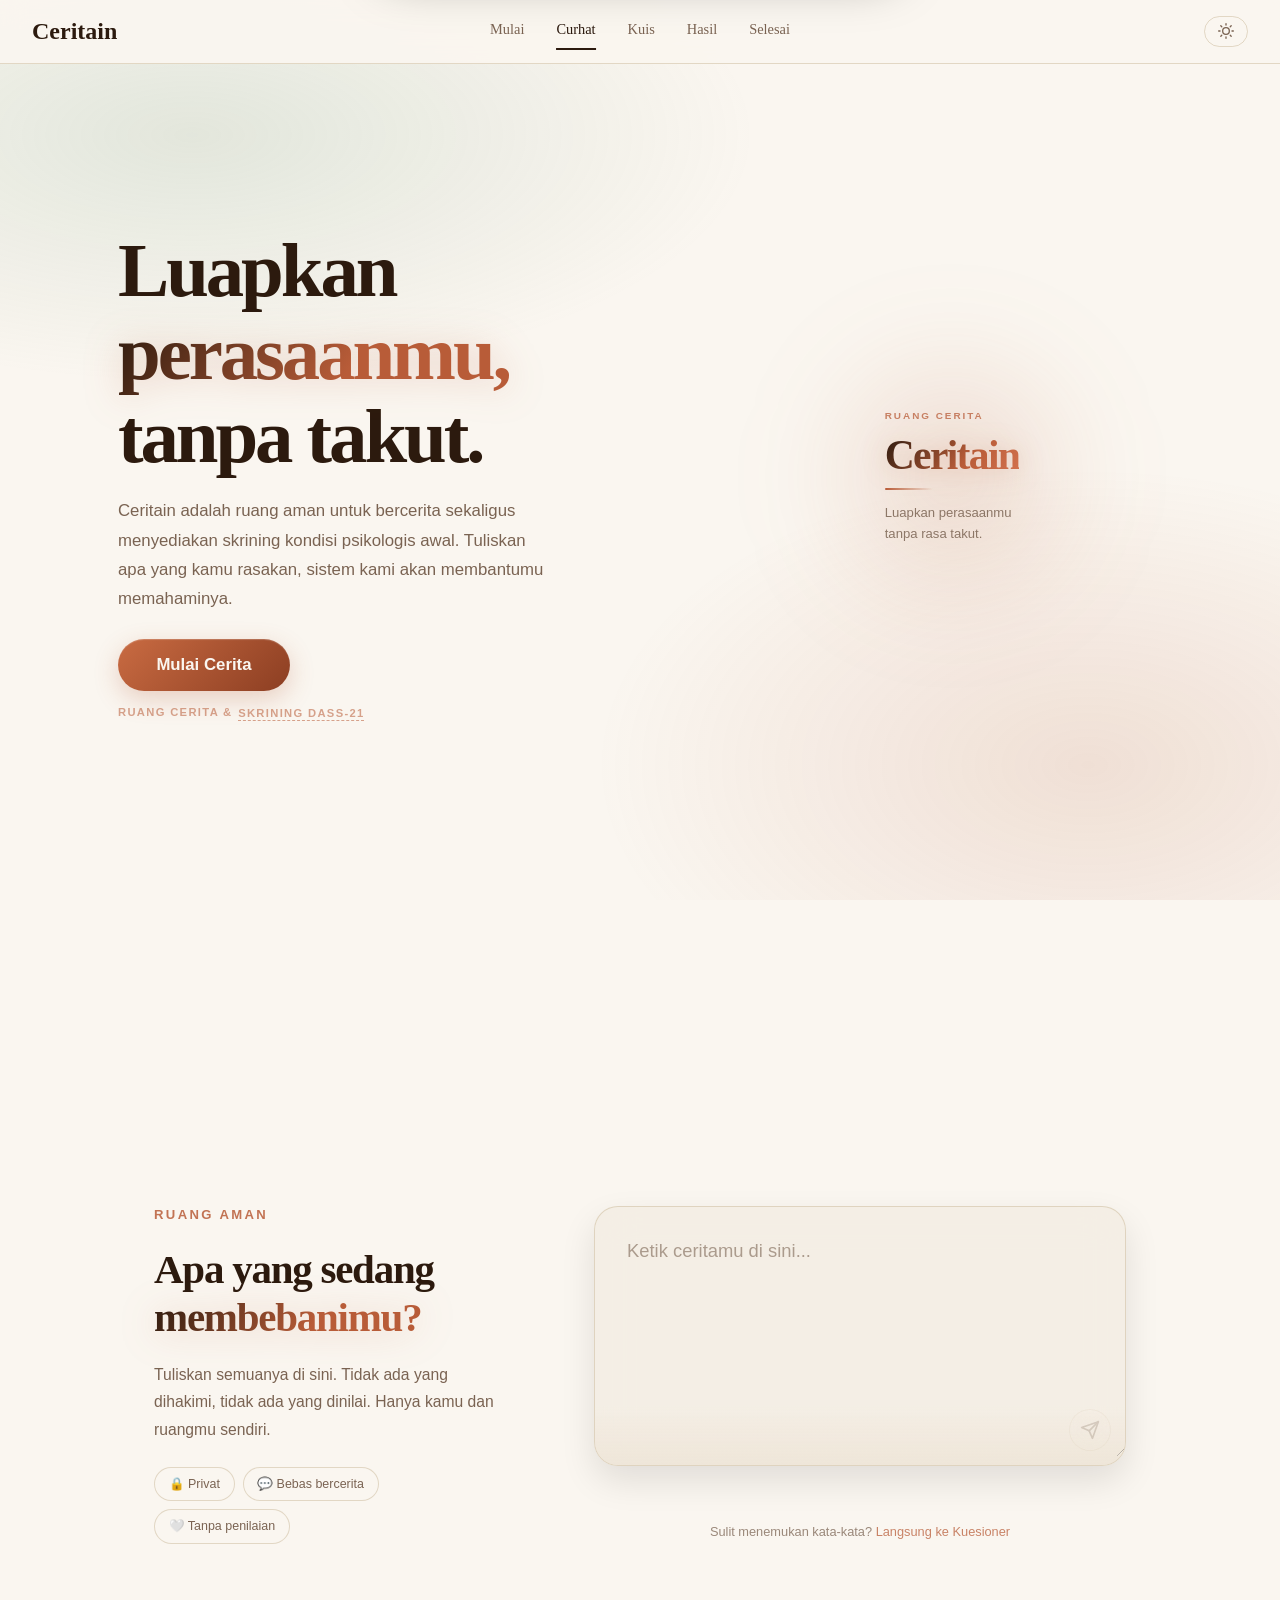
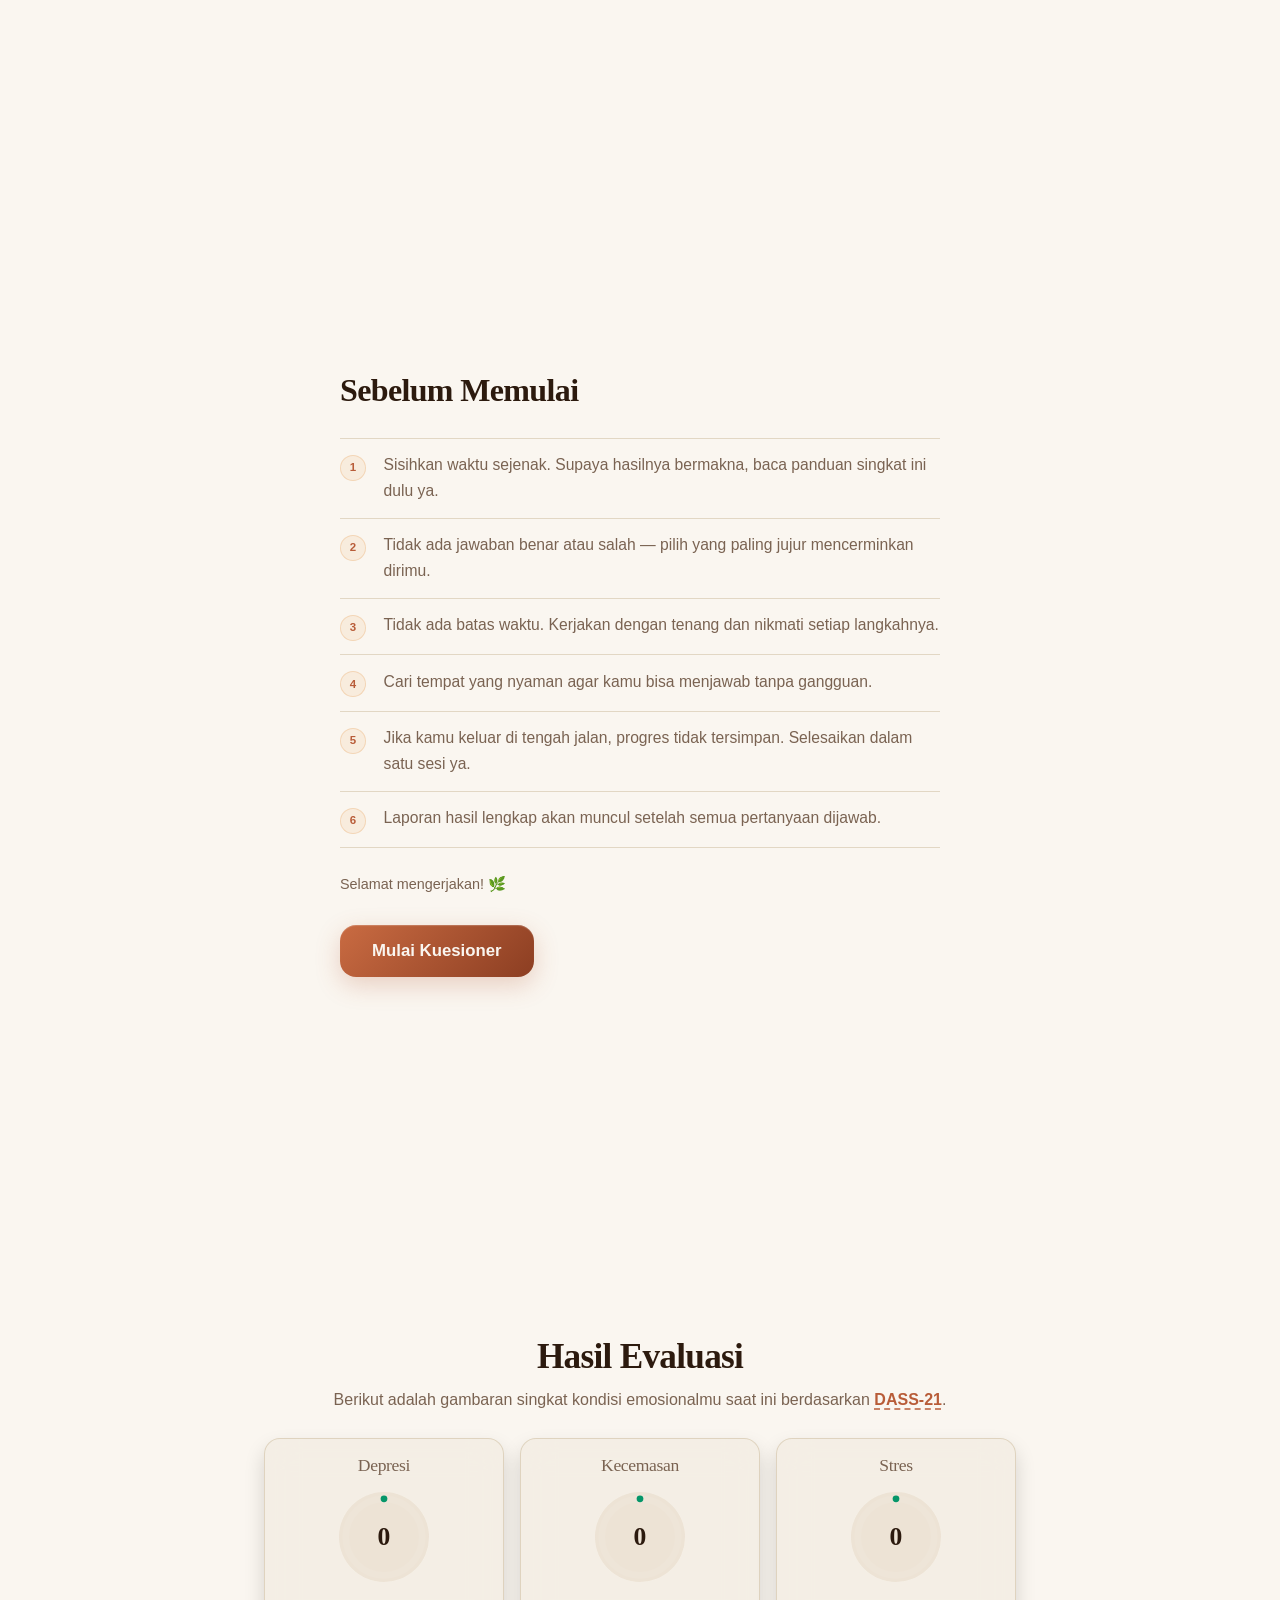
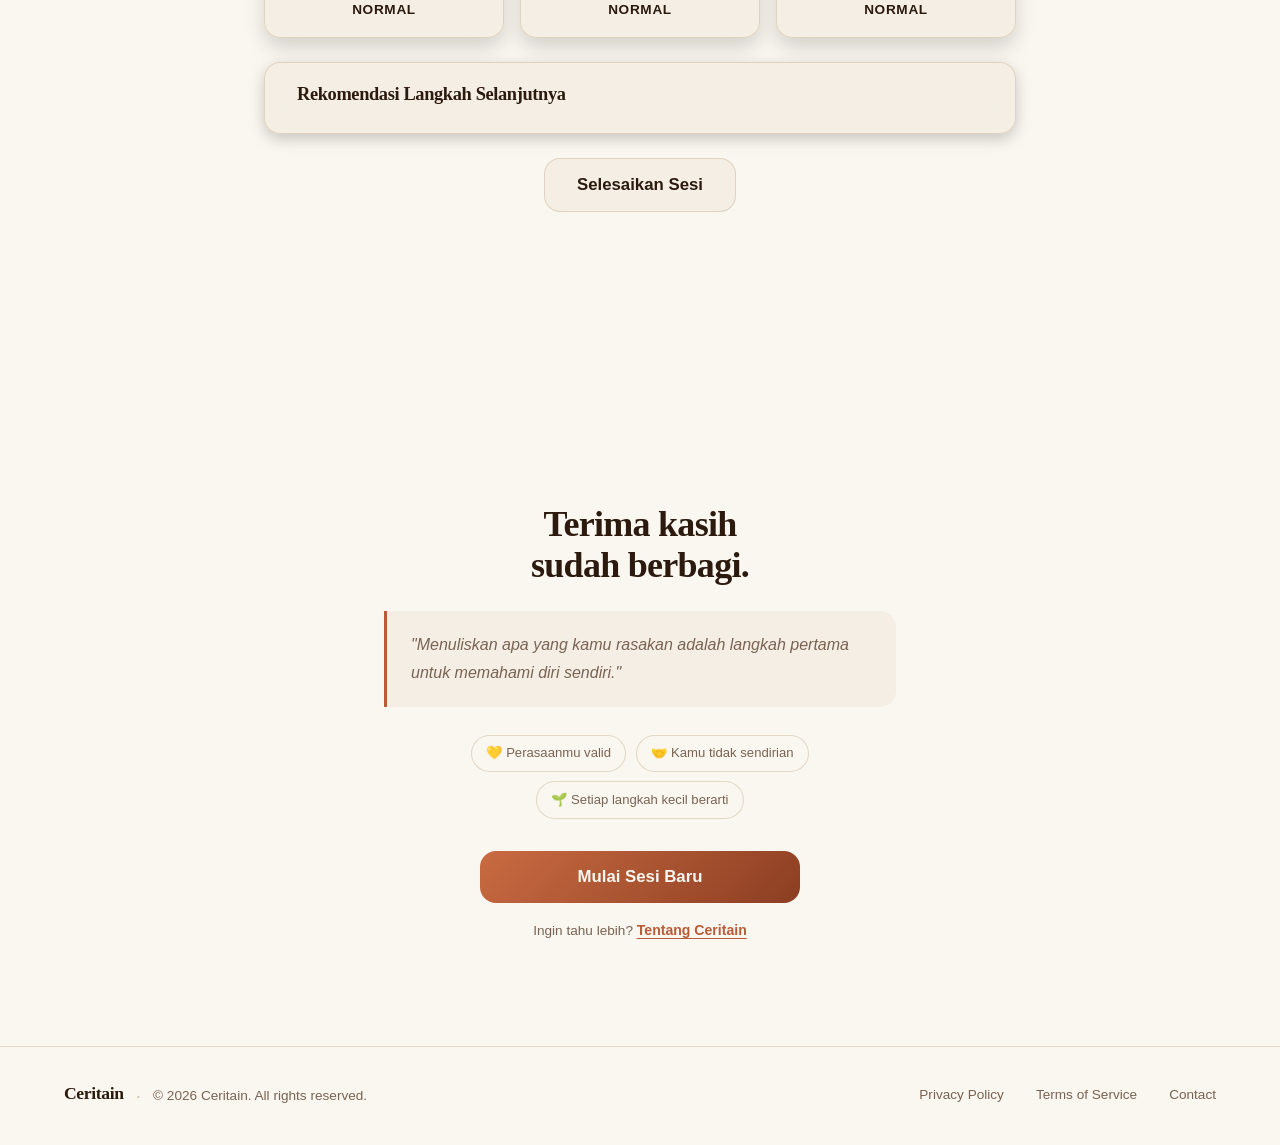
==== commit 418ae95b: "Update visual hero minimal" ====
--- a/index.html
+++ b/index.html
@@ -158,39 +158,13 @@
         <!-- Right: Decorative Visual -->
         <div class="hero-right" data-aos="fade-left" data-aos-duration="900" data-aos-delay="200">
             <div class="hero-visual-stack">
-
-                <!-- Ambient glow behind card -->
                 <div class="hero-card-glow"></div>
-
-                <!-- Main glassmorphism card -->
-                <div class="hero-card">
-                    <div class="hero-card-inner">
-                        <span class="hero-card-label">RUANG CERITA</span>
-                        <span class="hero-card-brand">Ceritain</span>
-                        <span class="hero-card-tagline">Luapkan perasaanmu<br>tanpa rasa takut.</span>
-                        <div class="hero-card-divider"></div>
-                        <div class="hero-card-stats">
-                            <div class="hero-stat">
-                                <span class="hero-stat-num">DASS-21</span>
-                                <span class="hero-stat-label">Skrining Psikologi</span>
-                            </div>
-                            <div class="hero-stat-sep"></div>
-                            <div class="hero-stat">
-                                <span class="hero-stat-num">100%</span>
-                                <span class="hero-stat-label">Anonim & Privat</span>
-                            </div>
-                        </div>
-                    </div>
-                    <!-- decorative shimmer line -->
-                    <div class="hero-card-shimmer"></div>
-                </div>
-
-                <!-- Floating emotion pills -->
-                <div class="hero-pill hero-pill-1">😔 Sedih</div>
-                <div class="hero-pill hero-pill-2">😰 Cemas</div>
-                <div class="hero-pill hero-pill-3">😤 Frustrasi</div>
-                <div class="hero-pill hero-pill-4">💫 Lega</div>
-
+                <div class="hero-minimal">
+                    <span class="hero-card-label">RUANG CERITA</span>
+                    <span class="hero-card-brand">Ceritain</span>
+                    <div class="hero-minimal-line"></div>
+                    <span class="hero-card-tagline">Luapkan perasaanmu<br>tanpa rasa takut.</span>
+                </div>
             </div>
         </div>
 
--- a/styles.css
+++ b/styles.css
@@ -549,6 +549,26 @@
     width: 340px;
     height: 420px;
 }
+
+/* ── Minimal typographic layout ── */
+.hero-minimal {
+    position: relative;
+    z-index: 2;
+    display: flex;
+    flex-direction: column;
+    align-items: flex-start;
+    gap: 0.65rem;
+}
+
+.hero-minimal-line {
+    width: 3rem;
+    height: 2px;
+    border-radius: 999px;
+    background: linear-gradient(90deg, var(--accent-color), transparent);
+    margin: 0.1rem 0;
+}
+
+
 
 /* ── Ambient Glow ── */
 .hero-card-glow {
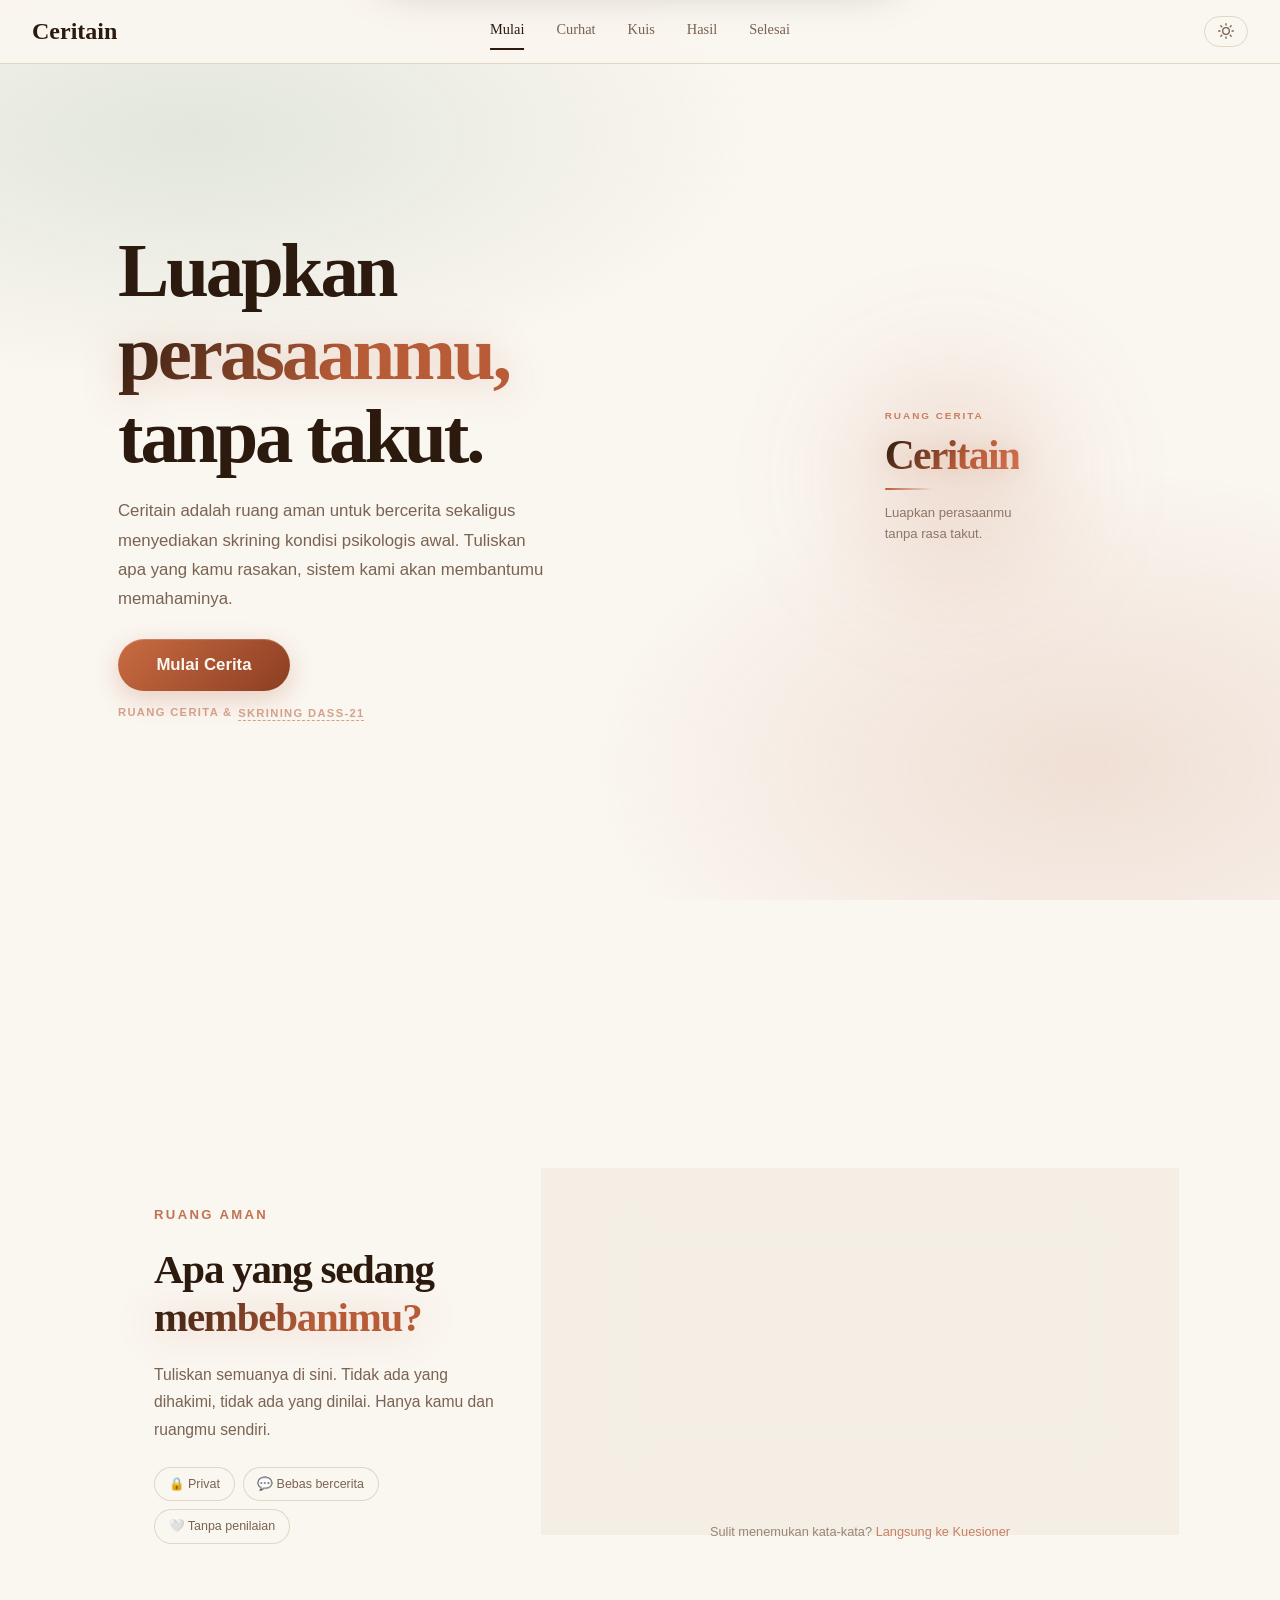
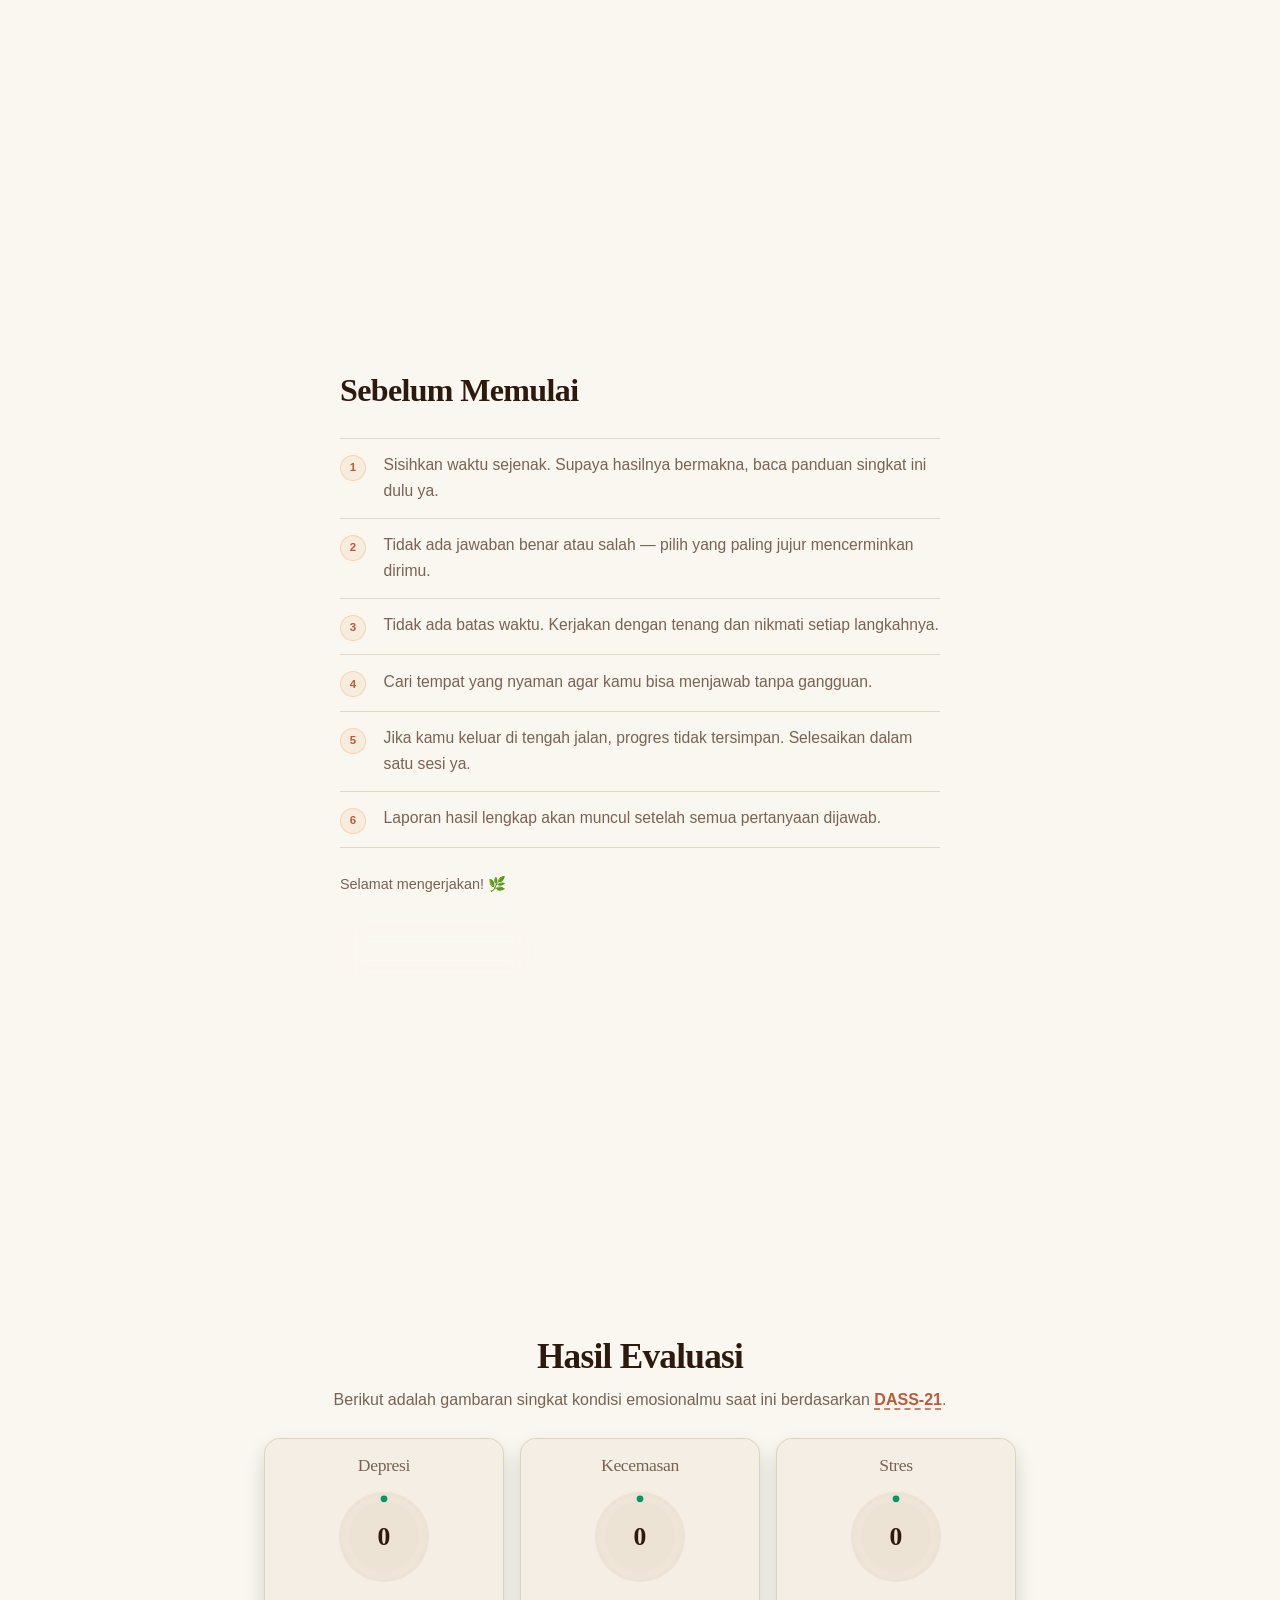
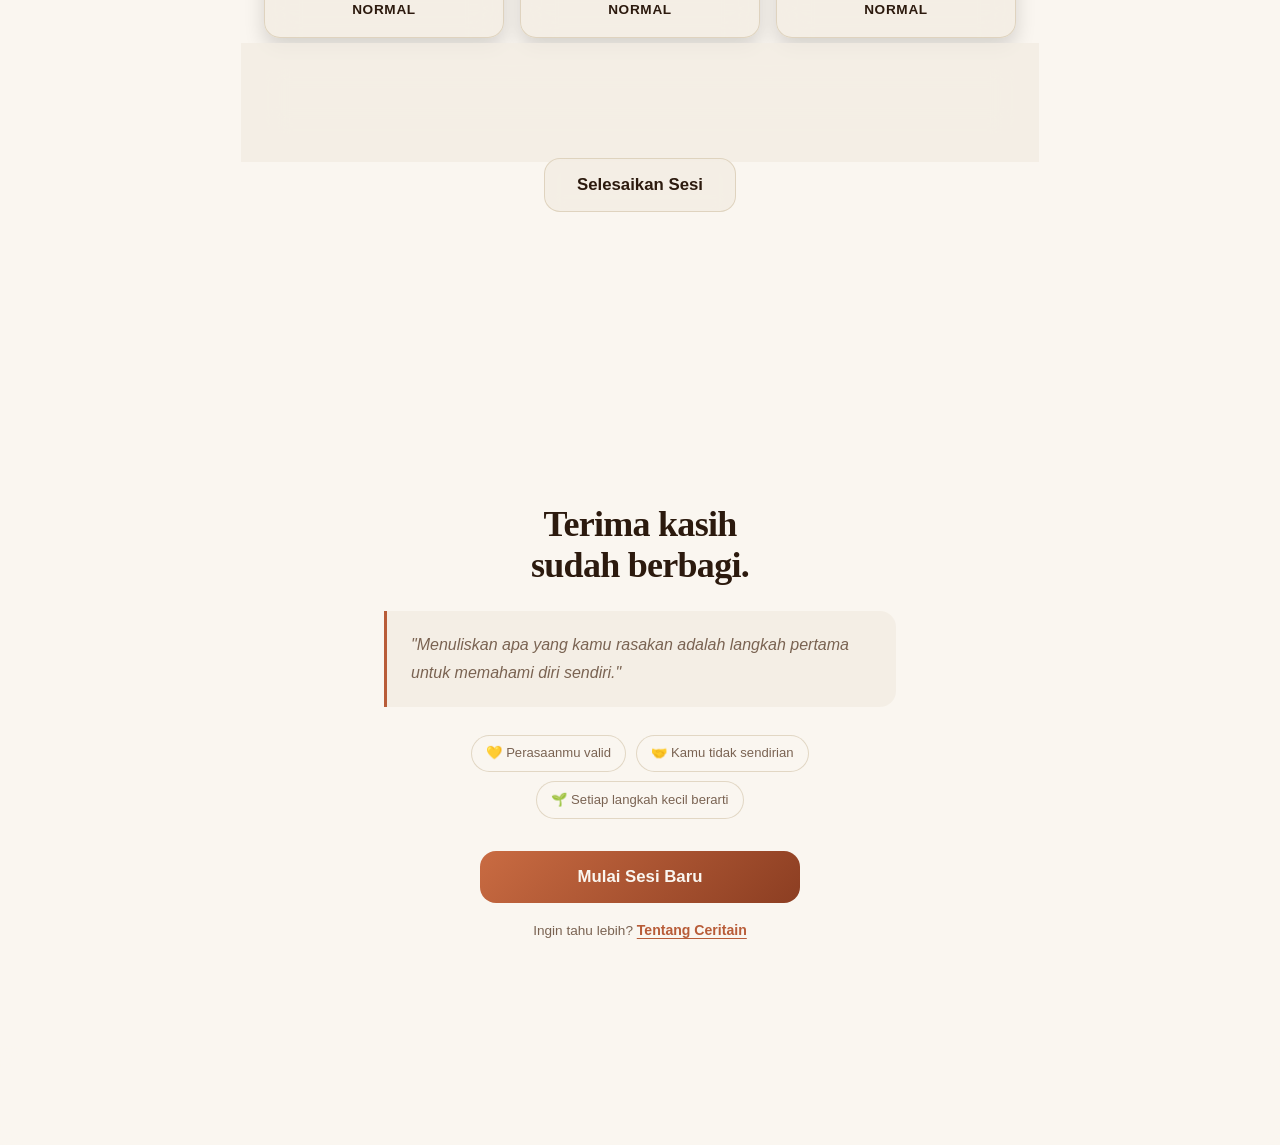
==== commit 5d5a5132: "fix: hero visual redesign + OG tags + per-section backgrounds" ====
--- a/index.html
+++ b/index.html
@@ -9,14 +9,14 @@
     <!-- ═══════════════════════════════════════════════════
          Open Graph (WhatsApp, Facebook, Telegram, dll.)
          PENTING: Ganti URL di bawah sesuai domain kamu!
-         Contoh: https://ceritain.vercel.app
+         Contoh: https://ceritain-eight.vercel.app
     ══════════════════════════════════════════════════════ -->
     <meta property="og:type"        content="website">
     <meta property="og:site_name"   content="Ceritain">
-    <meta property="og:url"         content="https://ceritain.vercel.app/">
+    <meta property="og:url"         content="https://ceritain-eight.vercel.app/">
     <meta property="og:title"       content="Ceritain - Ruang Cerita & Skrining DASS-21">
     <meta property="og:description" content="Ceritain adalah ruang aman untuk bercerita sekaligus menyediakan skrining kondisi psikologis awal berbasis kuesioner DASS-21. Luapkan perasaanmu, tanpa takut.">
-    <meta property="og:image"       content="https://ceritain.vercel.app/og-image.png">
+    <meta property="og:image"       content="https://ceritain-eight.vercel.app/og-image.png">
     <meta property="og:image:type"  content="image/png">
     <meta property="og:image:width" content="1200">
     <meta property="og:image:height" content="630">
@@ -27,7 +27,7 @@
     <meta name="twitter:card"        content="summary_large_image">
     <meta name="twitter:title"       content="Ceritain - Ruang Cerita & Skrining DASS-21">
     <meta name="twitter:description" content="Luapkan perasaanmu tanpa rasa takut. Ceritain menyediakan ruang aman bercerita dan skrining psikologis berbasis DASS-21.">
-    <meta name="twitter:image"       content="https://ceritain.vercel.app/og-image.png">
+    <meta name="twitter:image"       content="https://ceritain-eight.vercel.app/og-image.png">
 
     <link href="https://fonts.googleapis.com/css2?family=Inter:wght@300;400;500;600;700&display=swap" rel="stylesheet">
     <link href="https://unpkg.com/aos@2.3.1/dist/aos.css" rel="stylesheet">
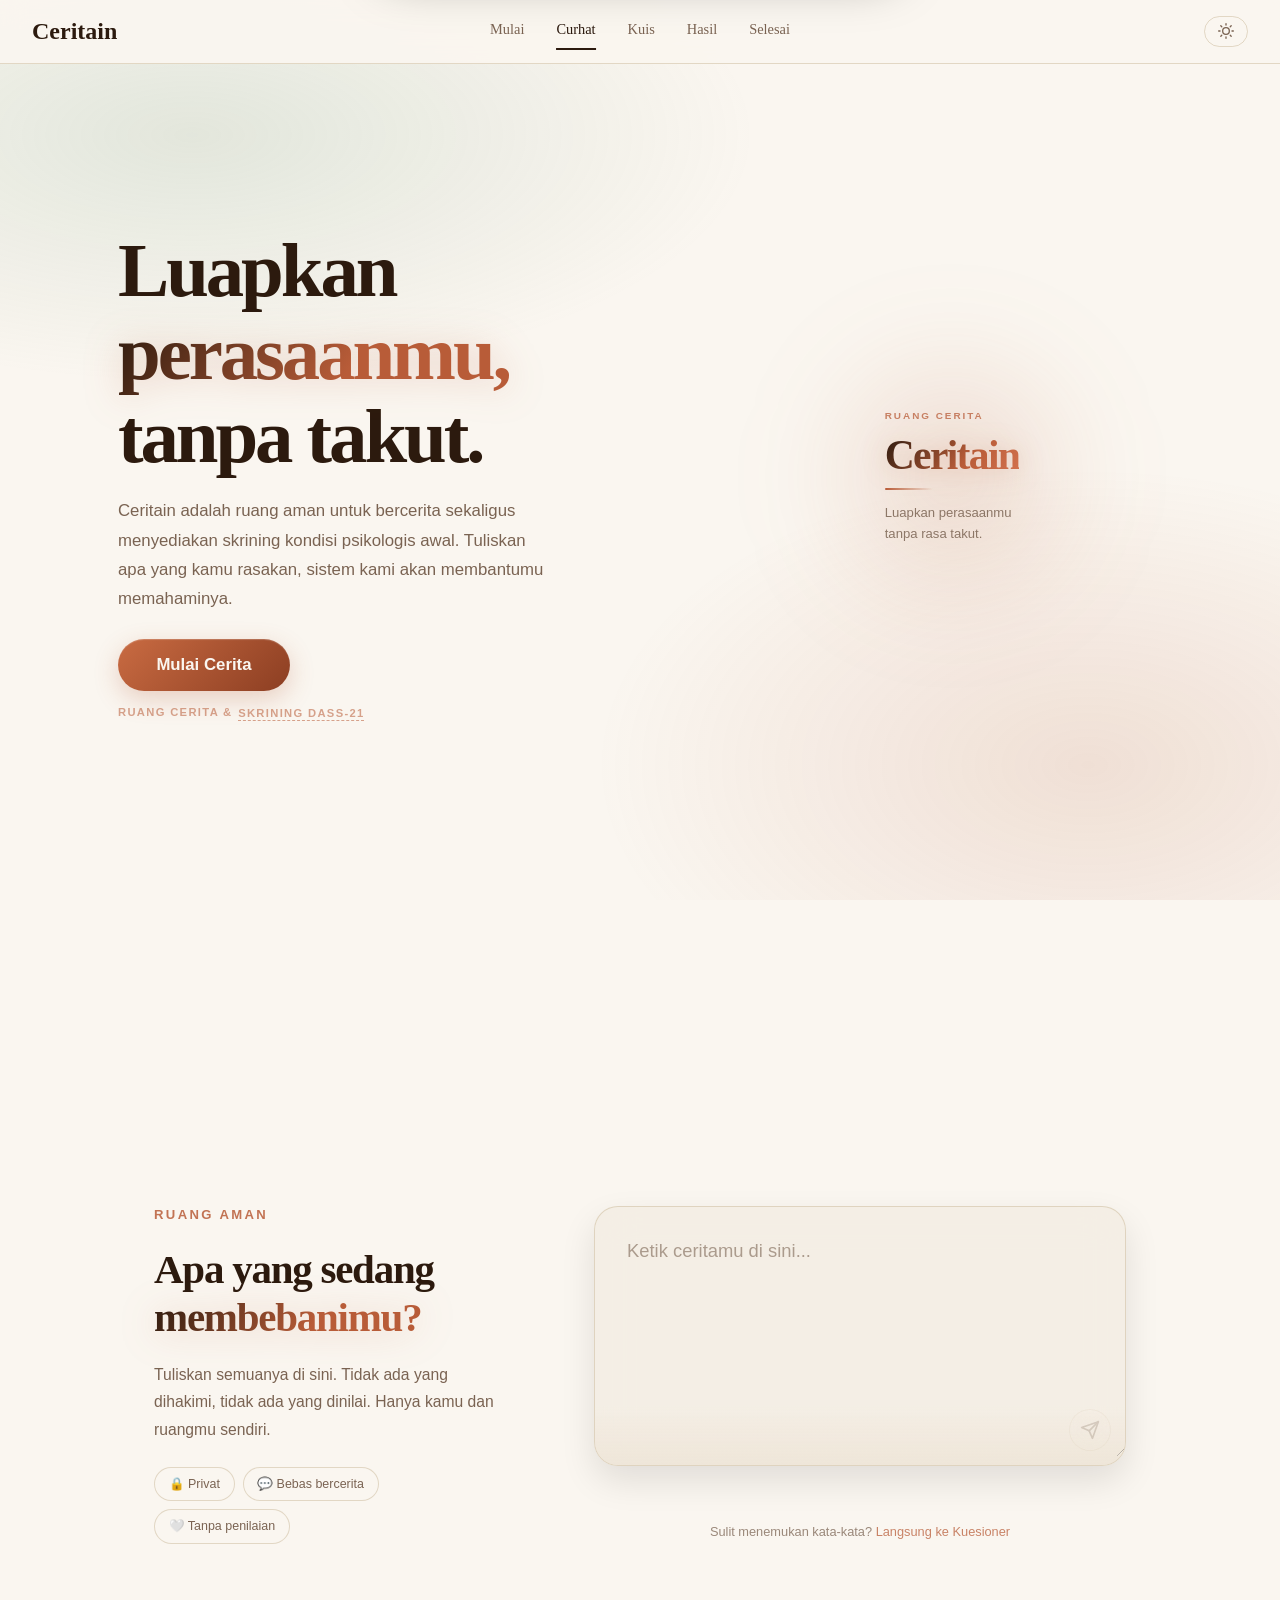
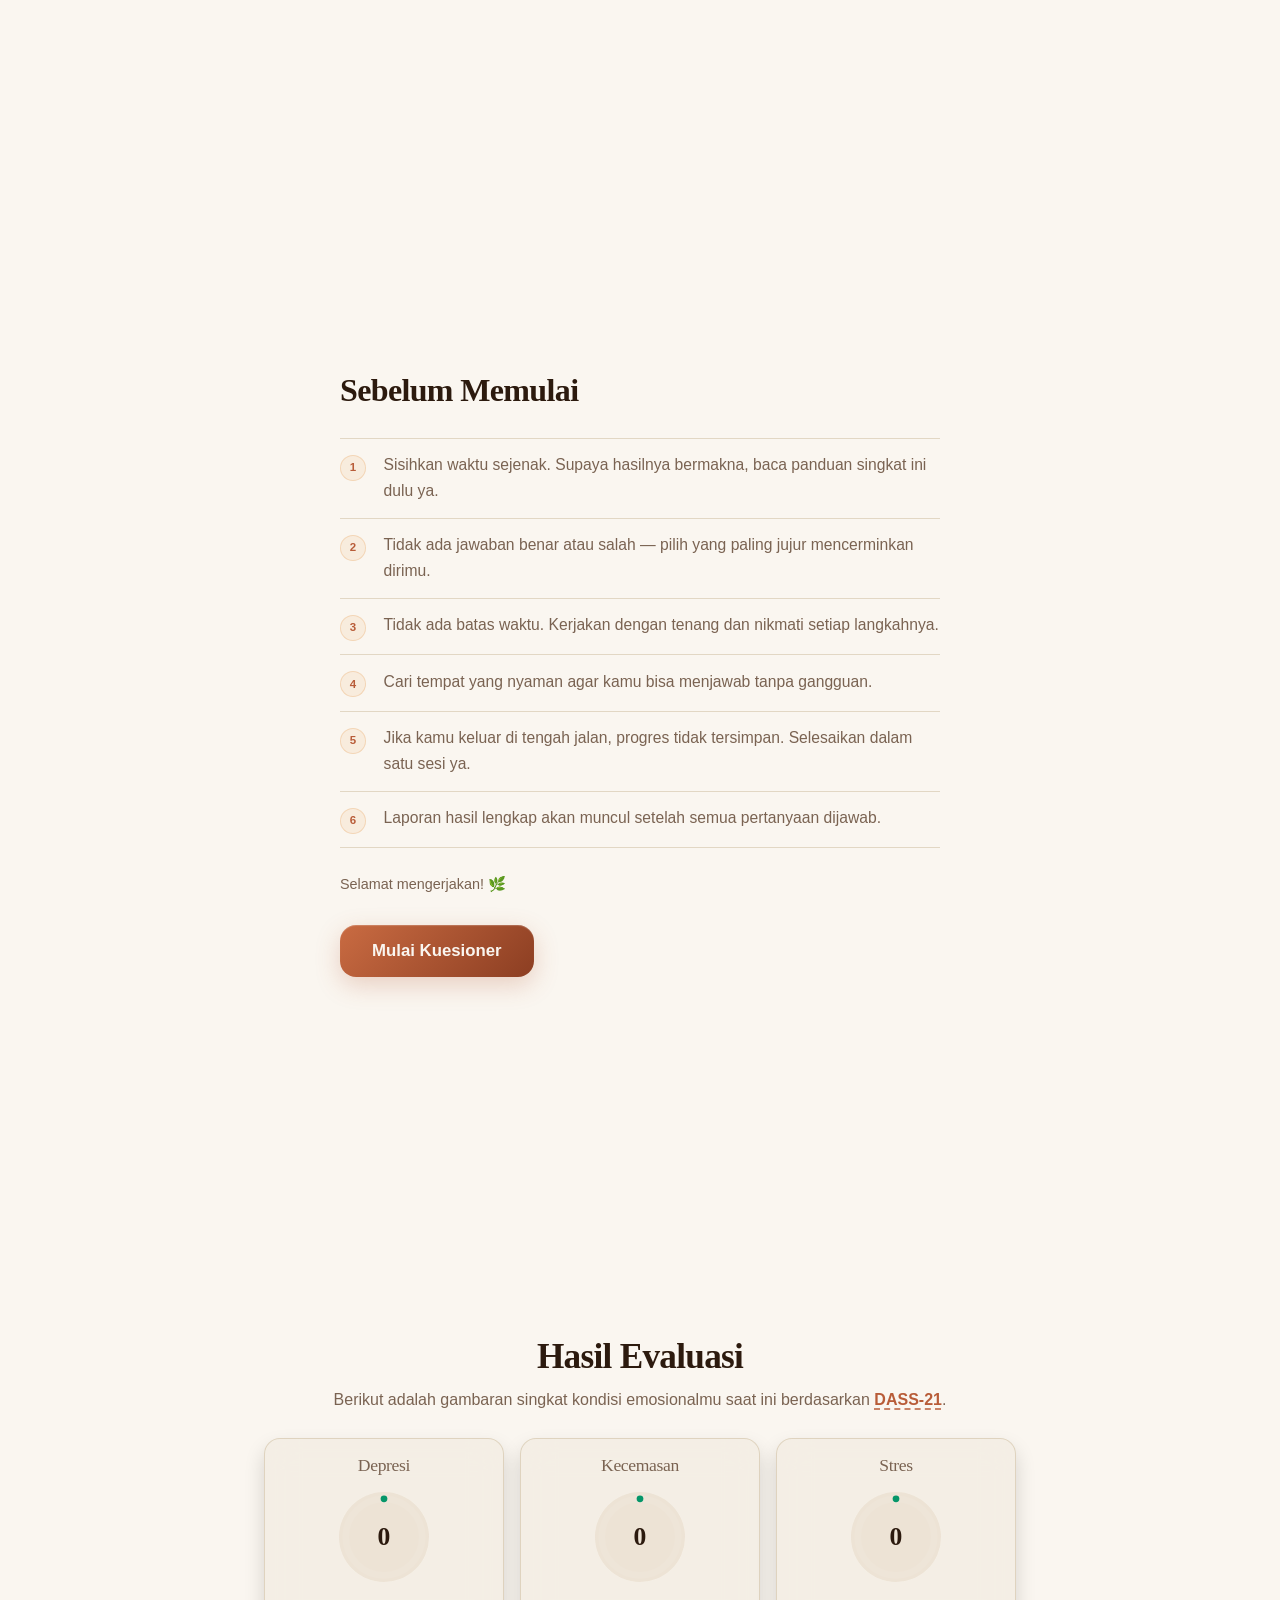
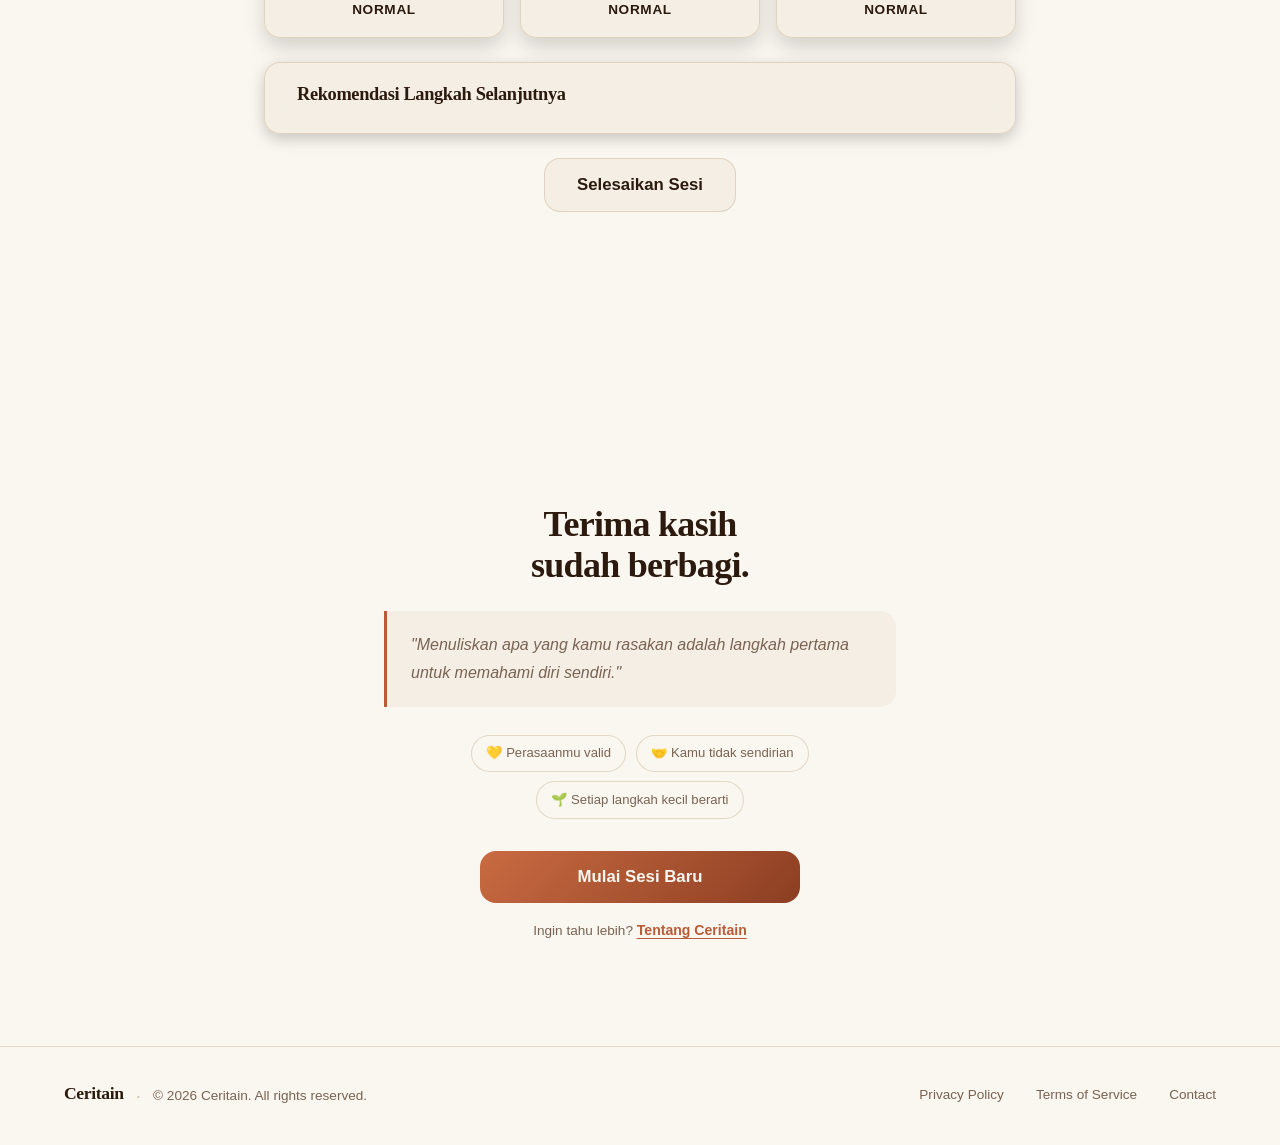
==== commit de952197: "fix: hero span to div, fix OG domain URL" ====
--- a/index.html
+++ b/index.html
@@ -160,13 +160,14 @@
             <div class="hero-visual-stack">
                 <div class="hero-card-glow"></div>
                 <div class="hero-minimal">
-                    <span class="hero-card-label">RUANG CERITA</span>
-                    <span class="hero-card-brand">Ceritain</span>
+                    <div class="hero-card-label">RUANG CERITA</div>
+                    <div class="hero-card-brand">Ceritain</div>
                     <div class="hero-minimal-line"></div>
-                    <span class="hero-card-tagline">Luapkan perasaanmu<br>tanpa rasa takut.</span>
-                </div>
-            </div>
-        </div>
+                    <div class="hero-card-tagline">Luapkan perasaanmu<br>tanpa rasa takut.</div>
+                </div>
+            </div>
+        </div>
+
 
     </section>
 
